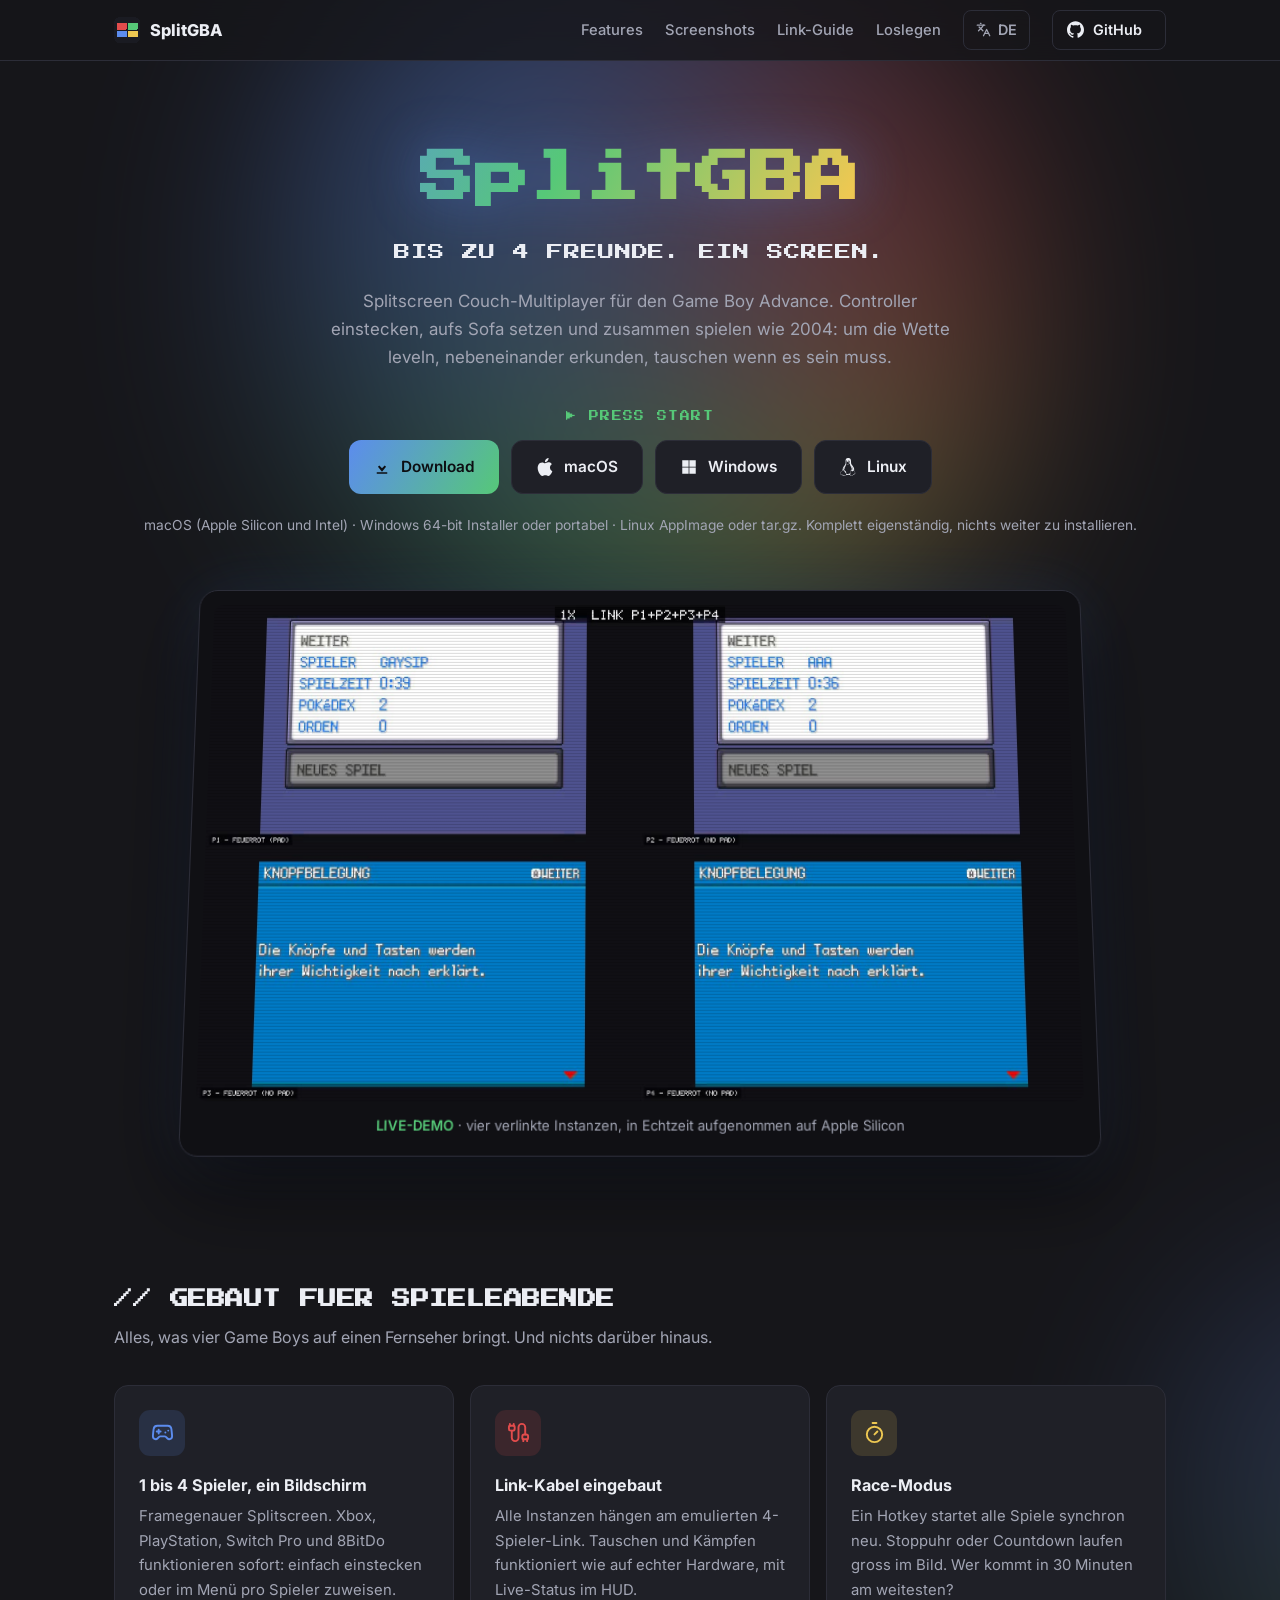
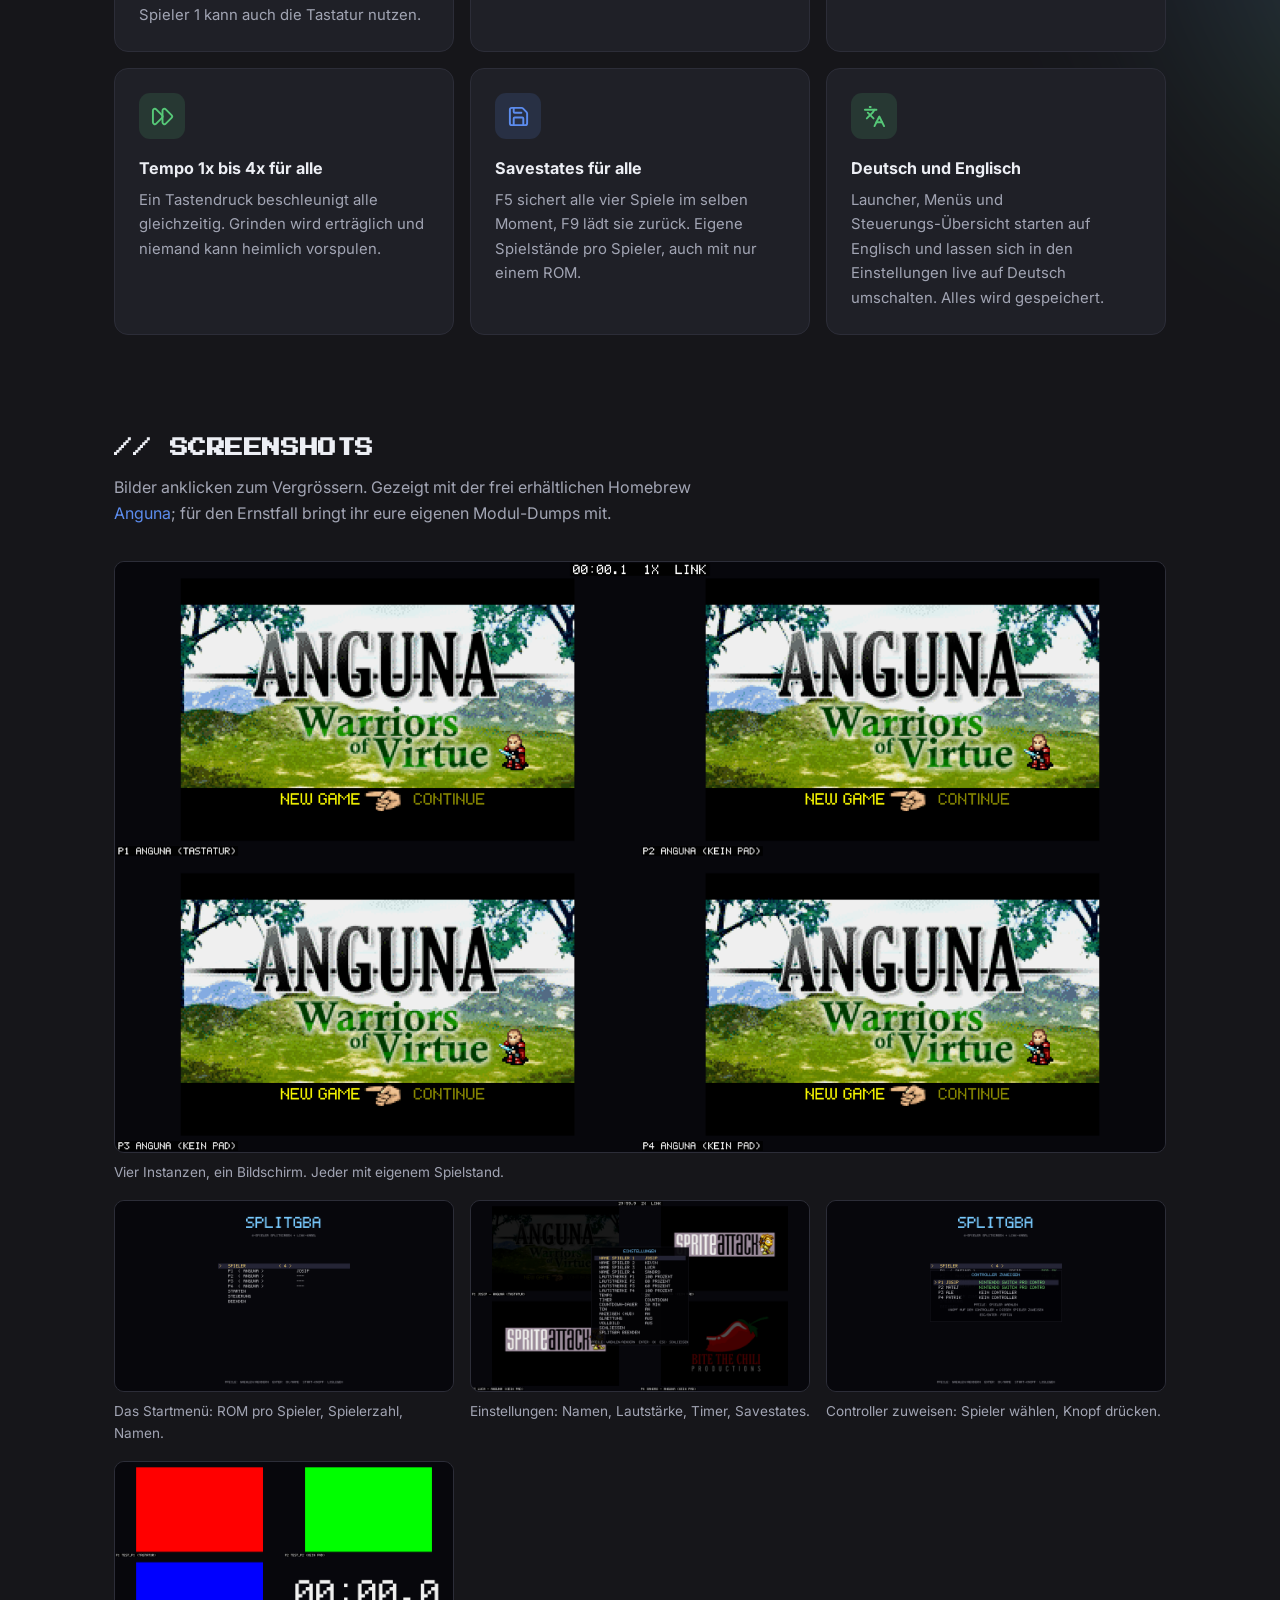
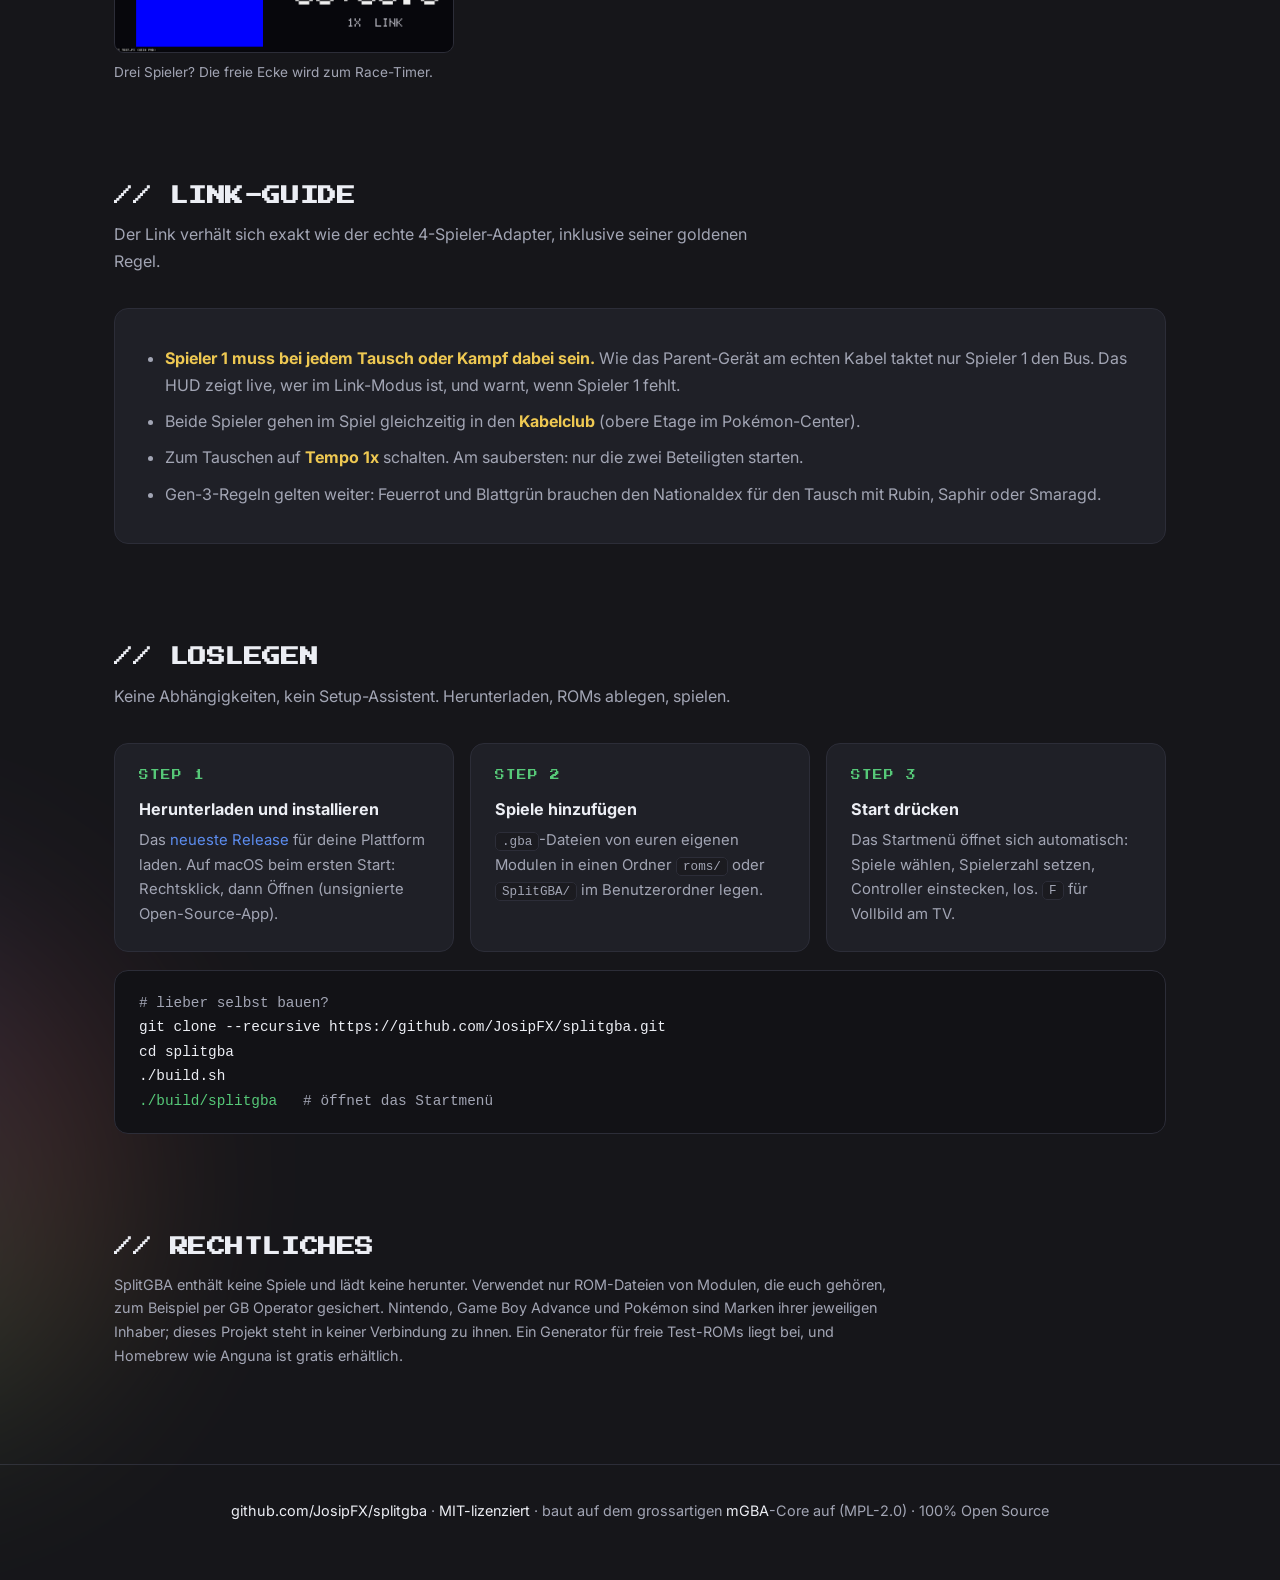
==== docs/de.html @ a23117fb "Website v2: retro pixel styling, demo video, lightbox, star count, German page Press Start 2P wordma" ====
<!doctype html>
<html lang="de">
<head>
<meta charset="utf-8">
<meta name="viewport" content="width=device-width, initial-scale=1">
<title>SplitGBA · Bis zu 4 Freunde. Ein Bildschirm.</title>
<meta name="description" content="Splitscreen Couch-Multiplayer für den Game Boy Advance. Bis zu vier Spiele nebeneinander auf einem TV, mit Races, Tausch und gemeinsamem Tempo. Open Source für macOS, Windows und Linux.">
<link rel="icon" href="img/icon.png">
<link rel="alternate" hreflang="en" href="index.html">
<link rel="preconnect" href="https://fonts.googleapis.com">
<link rel="preconnect" href="https://fonts.gstatic.com" crossorigin>
<link href="https://fonts.googleapis.com/css2?family=Inter:wght@400;500;600;700;800&family=Press+Start+2P&display=swap" rel="stylesheet">
<style>
:root {
	--bg: #16161a; --bg-soft: #1b1b20; --panel: #1f2027; --edge: #2c2d38;
	--edge-hi: #4a4c62; --text: #eceef4; --dim: #a2a5b4;
	--red: #e24c4c; --green: #56c878; --blue: #5c8cee; --yellow: #eec852;
}
@property --a { syntax: '<angle>'; initial-value: 0deg; inherits: false; }
* { margin: 0; padding: 0; box-sizing: border-box; }
html { scroll-behavior: smooth; }
body { background: var(--bg); color: var(--text); overflow-x: hidden;
	font-family: Inter, -apple-system, "Segoe UI", Roboto, sans-serif; line-height: 1.65; }
.wrap { max-width: 1100px; margin: 0 auto; padding: 0 24px; }
a { color: var(--blue); text-decoration: none; }
a:hover { text-decoration: underline; }
.px { font-family: "Press Start 2P", monospace; }

.aurora { position: absolute; width: 780px; height: 780px; border-radius: 50%;
	filter: blur(100px); opacity: .45; pointer-events: none; z-index: 0;
	background:
		radial-gradient(circle at 30% 30%, var(--blue) 0%, transparent 58%),
		radial-gradient(circle at 72% 38%, var(--red) 0%, transparent 52%),
		radial-gradient(circle at 46% 72%, var(--green) 0%, transparent 54%),
		radial-gradient(circle at 82% 78%, var(--yellow) 0%, transparent 48%);
	animation: drift 16s ease-in-out infinite alternate; }
.aurora.two { width: 560px; height: 560px; opacity: .25; animation-duration: 24s;
	animation-direction: alternate-reverse; }
@keyframes drift {
	from { transform: translate(-6%, -4%) rotate(0deg) scale(1); }
	to   { transform: translate(7%, 6%) rotate(45deg) scale(1.16); }
}
@media (prefers-reduced-motion: reduce) {
	.aurora, .wordmark, .blink, .card:hover::before { animation: none !important; }
	.reveal { opacity: 1 !important; transform: none !important; }
}

/* ---- Navigation ---- */
nav { position: sticky; top: 0; z-index: 50; backdrop-filter: blur(14px);
	background: rgba(22,22,26,.8); border-bottom: 1px solid var(--edge); }
.navrow { display: flex; align-items: center; gap: 26px; height: 60px; }
.brand { display: flex; align-items: center; gap: 10px; font-weight: 800;
	color: var(--text); font-size: 1.02rem; }
.brand img { width: 26px; height: 26px; image-rendering: pixelated; }
.navlinks { margin-left: auto; display: flex; align-items: center; gap: 22px;
	font-size: .92rem; font-weight: 500; }
.navlinks > a { color: var(--dim); }
.navlinks > a:hover { color: var(--text); text-decoration: none; }
.lang { position: relative; }
.lang summary { list-style: none; cursor: pointer; display: inline-flex; align-items: center;
	gap: 7px; color: var(--dim); font-weight: 600; font-size: .9rem; padding: 7px 12px;
	border: 1px solid var(--edge); border-radius: 8px; }
.lang summary::-webkit-details-marker { display: none; }
.lang summary:hover { color: var(--text); border-color: var(--edge-hi); }
.lang svg { width: 15px; height: 15px; stroke: currentColor; fill: none;
	stroke-width: 2; stroke-linecap: round; stroke-linejoin: round; }
.lang[open] > div { position: absolute; right: 0; top: calc(100% + 8px); min-width: 150px;
	background: var(--panel); border: 1px solid var(--edge); border-radius: 10px;
	padding: 6px; box-shadow: 0 12px 32px rgba(0,0,0,.45); }
.lang [role=menuitem] { display: flex; align-items: center; justify-content: space-between;
	padding: 8px 12px; border-radius: 7px; color: var(--text); font-size: .9rem; }
.lang [role=menuitem]:hover { background: var(--bg-soft); text-decoration: none; }
.lang .on { color: var(--green); font-weight: 700; }
.gh { display: inline-flex; align-items: center; gap: 9px; padding: 7px 14px;
	border: 1px solid var(--edge); border-radius: 8px; color: var(--text) !important;
	font-weight: 600; font-size: .9rem; }
.gh:hover { border-color: var(--edge-hi); text-decoration: none; }
.gh svg { width: 17px; height: 17px; fill: currentColor; }
.gh .stars { color: var(--yellow); font-size: .85rem; }

/* ---- Hero ---- */
header { position: relative; text-align: center; padding: 84px 0 72px; }
header .aurora { top: -160px; left: 50%; margin-left: -390px; }
.hero-inner { position: relative; z-index: 1; }
.wordmark { font-size: clamp(1.9rem, 6.2vw, 3.4rem); line-height: 1.25; letter-spacing: .02em;
	background: linear-gradient(120deg, var(--blue) 12%, var(--green) 42%, var(--yellow) 70%, var(--red) 96%);
	-webkit-background-clip: text; background-clip: text; color: transparent;
	filter: drop-shadow(0 0 26px rgba(92,140,238,.4));
	animation: boot 1.15s cubic-bezier(.22,.8,.3,1) both; }
@keyframes boot {
	0% { transform: translateY(-42vh); }
	68% { transform: translateY(0); }
	80% { transform: translateY(-7px); }
	100% { transform: translateY(0); }
}
.tagline { margin-top: 26px; font-size: clamp(.72rem, 2vw, 1.02rem); color: var(--text);
	letter-spacing: .06em; }
.sub { color: var(--dim); max-width: 620px; margin: 22px auto 30px; font-size: 1.06rem; }
.blink { display: inline-block; font-size: .62rem; color: var(--green);
	letter-spacing: .14em; margin-bottom: 16px; animation: blink 1.2s steps(1) infinite; }
@keyframes blink { 0%, 55% { opacity: 1; } 56%, 100% { opacity: 0; } }
.buttons { display: flex; flex-wrap: wrap; gap: 12px; justify-content: center; }
.btn { display: inline-flex; align-items: center; gap: 10px; padding: 13px 24px;
	border-radius: 12px; font-weight: 600; font-size: .96rem; color: var(--text);
	background: var(--panel); border: 1px solid var(--edge);
	transition: border-color .15s, transform .12s; }
.btn:hover { border-color: var(--edge-hi); transform: translateY(-2px); text-decoration: none; }
.btn.primary { background: linear-gradient(120deg, var(--blue), var(--green));
	color: #0d0e12; border: none; }
.btn svg { width: 18px; height: 18px; fill: currentColor; flex: none; }
.platnote { color: var(--dim); font-size: .86rem; margin-top: 20px; }

/* ---- Demo-Video im Retro-Frame ---- */
.screen { position: relative; z-index: 1; max-width: 880px; margin: 54px auto 0;
	border-radius: 18px; padding: 14px; background: #101014;
	border: 1px solid var(--edge); box-shadow: 0 30px 80px rgba(0,0,0,.55), 0 0 60px rgba(92,140,238,.14);
	transform: perspective(1400px) rotateX(7deg); transform-origin: center top;
	transition: transform .5s cubic-bezier(.2,.7,.3,1); }
.screen:hover { transform: perspective(1400px) rotateX(0deg); }
.screen .inner { position: relative; border-radius: 10px; overflow: hidden; }
.screen video { display: block; width: 100%; }
.screen .inner::after { content: ''; position: absolute; inset: 0; pointer-events: none;
	background: repeating-linear-gradient(0deg, rgba(0,0,0,.14) 0 1px, transparent 1px 3px); }
.screen figcaption { padding: 12px 6px 2px; color: var(--dim); font-size: .82rem;
	text-align: center; }
.screen figcaption b { color: var(--green); font-weight: 600; }

/* ---- Sections ---- */
section { position: relative; padding: 78px 0 20px; }
h2 { font-size: 1.15rem; margin-bottom: 10px; letter-spacing: .03em; }
h2.px { color: var(--text); }
.lead { color: var(--dim); margin-bottom: 34px; max-width: 640px; }
.reveal { opacity: 0; transform: translateY(20px); transition: opacity .6s, transform .6s; }
.reveal.in { opacity: 1; transform: none; }

.features { display: grid; grid-template-columns: repeat(auto-fit, minmax(300px, 1fr)); gap: 16px; }
.card { position: relative; background: var(--panel); border: 1px solid var(--edge);
	border-radius: 14px; padding: 24px; transition: transform .15s; }
.card:hover { transform: translateY(-3px); }
.card::before { content: ''; position: absolute; inset: -1px; border-radius: 14px;
	padding: 1px; opacity: 0; transition: opacity .25s; pointer-events: none;
	background: conic-gradient(from var(--a), transparent 0 62%, var(--blue) 74%, var(--green) 86%, transparent 98%);
	-webkit-mask: linear-gradient(#000 0 0) content-box, linear-gradient(#000 0 0);
	-webkit-mask-composite: xor; mask: linear-gradient(#000 0 0) content-box, linear-gradient(#000 0 0);
	mask-composite: exclude; }
.card:hover::before { opacity: 1; animation: spin 2.6s linear infinite; }
@keyframes spin { to { --a: 360deg; } }
.card .ico { width: 46px; height: 46px; display: flex; align-items: center;
	justify-content: center; border-radius: 11px; margin-bottom: 16px; }
.card .ico svg { width: 23px; height: 23px; fill: none; stroke: currentColor;
	stroke-width: 2; stroke-linecap: round; stroke-linejoin: round; }
.ico.c1 { background: rgba(92,140,238,.14); color: var(--blue); }
.ico.c2 { background: rgba(226,76,76,.14); color: var(--red); }
.ico.c3 { background: rgba(238,200,82,.14); color: var(--yellow); }
.ico.c4 { background: rgba(86,200,120,.14); color: var(--green); }
.card h3 { font-size: 1.01rem; margin-bottom: 6px; }
.card p { color: var(--dim); font-size: .93rem; }
#features .aurora { top: 30px; right: -430px; }

.shots { display: grid; grid-template-columns: repeat(auto-fit, minmax(300px, 1fr)); gap: 16px; }
.shots figure.wide { grid-column: 1 / -1; }
.shots img { width: 100%; border-radius: 10px; border: 1px solid var(--edge);
	display: block; cursor: zoom-in; transition: border-color .15s; }
.shots img:hover { border-color: var(--edge-hi); }
.shots figcaption { color: var(--dim); font-size: .85rem; padding-top: 8px; }
dialog.lb { border: none; background: rgba(10,10,14,.92); max-width: none; max-height: none;
	width: 100vw; height: 100vh; display: grid; place-items: center; padding: 4vh 4vw; }
dialog.lb:not([open]) { display: none; }
dialog.lb img { max-width: 92vw; max-height: 84vh; border-radius: 10px;
	border: 1px solid var(--edge-hi); cursor: zoom-out; }
dialog.lb p { color: var(--dim); font-size: .9rem; margin-top: 12px; text-align: center; }
dialog.lb::backdrop { background: transparent; }

.rules { position: relative; z-index: 1; background: var(--panel);
	border: 1px solid var(--edge); border-radius: 14px; padding: 26px 30px; }
.rules li { margin: 10px 0 10px 20px; color: var(--dim); }
.rules li strong { color: var(--yellow); }

.steps { display: grid; grid-template-columns: repeat(auto-fit, minmax(260px, 1fr)); gap: 16px; }
.step { position: relative; z-index: 1; background: var(--panel);
	border: 1px solid var(--edge); border-radius: 14px; padding: 24px; }
.step .num { font-size: .6rem; color: var(--green); letter-spacing: .1em; margin-bottom: 12px; }
.step h3 { font-size: 1.01rem; margin-bottom: 6px; }
.step p { color: var(--dim); font-size: .93rem; }
.step code { background: var(--bg-soft); border: 1px solid var(--edge); border-radius: 5px;
	padding: 1px 6px; font-size: .85em; }
pre.code { position: relative; z-index: 1; background: #121216; border: 1px solid var(--edge);
	border-radius: 14px; padding: 20px 24px; margin-top: 18px; overflow-x: auto;
	font-family: "SF Mono", ui-monospace, Consolas, monospace; font-size: .9rem;
	line-height: 1.7; color: var(--text); }
pre.code .c { color: var(--dim); }
pre.code .g { color: var(--green); }
#get-started .aurora { bottom: -280px; left: -430px; }

.legal { color: var(--dim); font-size: .9rem; max-width: 780px; }
footer { border-top: 1px solid var(--edge); margin-top: 76px; padding: 34px 0 58px;
	color: var(--dim); font-size: .9rem; text-align: center; }
footer a { color: var(--text); }
</style>
</head>
<body>

<nav><div class="wrap navrow">
	<a class="brand" href="#"><img src="img/icon.png" alt="">SplitGBA</a>
	<div class="navlinks">
		<a href="#features">Features</a>
		<a href="#screenshots">Screenshots</a>
		<a href="#link">Link-Guide</a>
		<a href="#get-started">Loslegen</a>
		<details class="lang">
			<summary><svg viewBox="0 0 24 24"><path d="m5 8 6 6"/><path d="m4 14 6-6 2-3"/><path d="M2 5h12"/><path d="M7 2h1"/><path d="m22 22-5-10-5 10"/><path d="M14 18h6"/></svg>DE</summary>
			<div role="menu">
				<a role="menuitem" href="index.html">English</a>
				<a role="menuitem" href="de.html">Deutsch <span class="on">✓</span></a>
			</div>
		</details>
		<a class="gh" href="https://github.com/JosipFX/splitgba">
			<svg viewBox="0 0 24 24"><path d="M12 .297c-6.63 0-12 5.373-12 12 0 5.303 3.438 9.8 8.205 11.385.6.113.82-.258.82-.577 0-.285-.01-1.04-.015-2.04-3.338.724-4.042-1.61-4.042-1.61C4.422 18.07 3.633 17.7 3.633 17.7c-1.087-.744.084-.729.084-.729 1.205.084 1.838 1.236 1.838 1.236 1.07 1.835 2.809 1.305 3.495.998.108-.776.417-1.305.76-1.605-2.665-.3-5.466-1.332-5.466-5.93 0-1.31.465-2.38 1.235-3.22-.135-.303-.54-1.523.105-3.176 0 0 1.005-.322 3.3 1.23.96-.267 1.98-.399 3-.405 1.02.006 2.04.138 3 .405 2.28-1.552 3.285-1.23 3.285-1.23.645 1.653.24 2.873.12 3.176.765.84 1.23 1.91 1.23 3.22 0 4.61-2.805 5.625-5.475 5.92.42.36.81 1.096.81 2.22 0 1.606-.015 2.896-.015 3.286 0 .315.21.69.825.57C20.565 22.092 24 17.592 24 12.297c0-6.627-5.373-12-12-12"/></svg>
			GitHub <span class="stars" id="stars"></span>
		</a>
	</div>
</div></nav>

<header>
	<div class="aurora"></div>
	<div class="wrap hero-inner">
		<h1 class="wordmark px">SplitGBA</h1>
		<p class="tagline px">BIS ZU 4 FREUNDE. EIN SCREEN.</p>
		<p class="sub">Splitscreen Couch-Multiplayer für den Game Boy Advance.
		Controller einstecken, aufs Sofa setzen und zusammen spielen wie 2004:
		um die Wette leveln, nebeneinander erkunden, tauschen wenn es sein muss.</p>
		<div><span class="blink px">&#9654; PRESS START</span></div>
		<div class="buttons">
			<a class="btn primary" href="https://github.com/JosipFX/splitgba/releases/latest">
				<svg viewBox="0 0 24 24"><path d="M12 3v10.6l-3.6-3.6-1.8 1.8L12 18.2l5.4-6.4-1.8-1.8-3.6 3.6V3zM5 19h14v2H5z"/></svg>
				Download</a>
			<a class="btn" href="https://github.com/JosipFX/splitgba/releases/latest">
				<svg viewBox="0 0 24 24"><path d="M12.152 6.896c-.948 0-2.415-1.078-3.96-1.04-2.04.027-3.91 1.183-4.961 3.014-2.117 3.675-.546 9.103 1.519 12.09 1.013 1.454 2.208 3.09 3.792 3.039 1.52-.065 2.09-.987 3.935-.987 1.831 0 2.35.987 3.96.948 1.637-.026 2.676-1.48 3.676-2.948 1.156-1.688 1.636-3.325 1.662-3.415-.039-.013-3.182-1.221-3.22-4.857-.026-3.04 2.48-4.494 2.597-4.559-1.429-2.09-3.623-2.324-4.39-2.376-2-.156-3.675 1.09-4.61 1.09zM15.53 3.83c.843-1.012 1.4-2.427 1.245-3.83-1.207.052-2.662.805-3.532 1.818-.78.896-1.454 2.338-1.273 3.714 1.338.104 2.715-.688 3.559-1.701"/></svg>
				macOS</a>
			<a class="btn" href="https://github.com/JosipFX/splitgba/releases/latest">
				<svg viewBox="0 0 24 24"><path d="M3 3h8.5v8.5H3zM12.5 3H21v8.5h-8.5zM3 12.5h8.5V21H3zM12.5 12.5H21V21h-8.5z"/></svg>
				Windows</a>
			<a class="btn" href="https://github.com/JosipFX/splitgba/releases/latest">
				<svg viewBox="0 0 24 24"><path d="M12.504 0c-.155 0-.315.008-.48.021-4.226.333-3.105 4.807-3.17 6.298-.076 1.092-.3 1.953-1.05 3.02-.885 1.051-2.127 2.75-2.716 4.521-.278.832-.41 1.684-.287 2.489a.424.424 0 00-.11.135c-.26.268-.45.6-.663.839-.199.199-.485.267-.797.4-.313.136-.658.269-.864.68-.09.189-.136.394-.132.602 0 .199.027.4.055.536.058.399.116.728.04.97-.249.68-.28 1.145-.106 1.484.174.334.535.47.94.601.81.2 1.91.135 2.774.6.926.466 1.866.67 2.616.47.526-.116.97-.464 1.208-.946.587-.003 1.23-.269 2.26-.334.699-.058 1.574.267 2.577.2.025.134.063.198.114.333l.003.003c.391.778 1.113 1.132 1.884 1.071.771-.06 1.592-.536 2.257-1.306.631-.765 1.683-1.084 2.378-1.503.348-.199.629-.469.649-.853.023-.4-.2-.811-.714-1.376v-.097l-.003-.003c-.17-.2-.25-.535-.338-.926-.085-.401-.182-.786-.492-1.046h-.003c-.059-.054-.123-.067-.188-.135a.357.357 0 00-.19-.064c.431-1.278.264-2.55-.173-3.694-.533-1.41-1.465-2.638-2.175-3.483-.796-1.005-1.576-1.957-1.56-3.368.026-2.152.236-6.133-3.544-6.139zm.529 3.405h.013c.213 0 .396.062.584.198.19.135.33.332.438.533.105.259.158.459.166.724 0-.02.006-.04.006-.06v.105a.086.086 0 01-.004-.021l-.004-.024a1.807 1.807 0 01-.15.706.953.953 0 01-.213.335.71.71 0 00-.088-.042c-.104-.045-.198-.064-.284-.133a1.312 1.312 0 00-.22-.066c.05-.06.146-.133.183-.198.053-.128.082-.264.088-.402v-.02a1.21 1.21 0 00-.061-.4c-.045-.134-.101-.2-.183-.333-.084-.066-.167-.132-.267-.132h-.016c-.093 0-.176.03-.262.132a.8.8 0 00-.205.334 1.18 1.18 0 00-.09.4v.019c.002.089.008.179.02.267-.193-.067-.438-.135-.607-.202a1.635 1.635 0 01-.018-.2v-.02a1.772 1.772 0 01.15-.768c.082-.22.232-.406.43-.533a.985.985 0 01.594-.2zm-2.962.059h.036c.142 0 .27.048.399.135.146.129.264.288.344.465.09.199.14.4.153.667v.004c.007.134.006.2-.002.266v.08c-.03.007-.056.018-.083.024-.152.055-.274.135-.393.2.012-.09.013-.18.003-.267v-.015c-.012-.133-.04-.2-.082-.333a.613.613 0 00-.166-.267.248.248 0 00-.183-.064h-.021c-.071.006-.13.04-.186.132a.552.552 0 00-.12.27.944.944 0 00-.023.33v.015c.012.135.037.2.08.334.046.134.098.2.166.268.01.009.02.018.034.024-.07.057-.117.07-.176.136a.304.304 0 01-.131.068 2.62 2.62 0 01-.275-.402 1.772 1.772 0 01-.155-.667 1.759 1.759 0 01.08-.668 1.43 1.43 0 01.283-.535c.128-.133.26-.2.418-.2zm1.37 1.706c.332 0 .733.065 1.216.399.293.2.523.269 1.052.468h.003c.255.136.405.266.478.399v-.131a.571.571 0 01.016.47c-.123.31-.516.643-1.063.842v.002c-.268.135-.501.333-.775.465-.276.135-.588.292-1.012.267a1.139 1.139 0 01-.448-.067 3.566 3.566 0 01-.322-.198c-.195-.135-.363-.332-.612-.465v-.005h-.005c-.4-.246-.616-.512-.686-.71-.07-.268-.005-.47.193-.6.224-.135.38-.271.483-.336.104-.074.143-.102.176-.131h.002v-.003c.169-.202.436-.47.839-.601.139-.036.294-.065.466-.065zm2.8 2.142c.358 1.417 1.196 3.475 1.735 4.473.286.534.855 1.659 1.102 3.024.156-.005.33.018.513.064.646-1.671-.546-3.467-1.089-3.966-.22-.2-.232-.335-.123-.335.59.534 1.365 1.572 1.646 2.757.13.535.16 1.104.021 1.67.067.028.135.06.205.067 1.032.534 1.413.938 1.23 1.537v-.043c-.06-.003-.12 0-.18 0h-.016c.151-.467-.182-.825-1.065-1.224-.915-.4-1.646-.336-1.77.465-.008.043-.013.066-.018.135-.068.023-.139.053-.209.064-.43.268-.662.669-.793 1.187-.13.533-.17 1.156-.205 1.869v.003c-.02.334-.17.838-.319 1.35-1.5 1.072-3.58 1.538-5.348.334a2.645 2.645 0 00-.402-.533 1.45 1.45 0 00-.275-.333c.182 0 .338-.03.465-.067a.615.615 0 00.314-.334c.108-.267 0-.697-.345-1.163-.345-.467-.931-.995-1.788-1.521-.63-.4-.986-.87-1.15-1.396-.165-.534-.143-1.085-.015-1.645.245-1.07.873-2.11 1.274-2.763.107-.065.037.135-.408.974-.396.751-1.14 2.497-.122 3.854a8.123 8.123 0 01.647-2.876c.564-1.278 1.743-3.504 1.836-5.268.048.036.217.135.289.202.218.133.38.333.59.465.21.201.477.335.876.335.039.003.075.006.11.006.412 0 .73-.134.997-.268.29-.134.52-.334.74-.4h.005c.467-.135.835-.402 1.044-.7zm2.185 8.958c.037.6.343 1.245.882 1.377.588.134 1.434-.333 1.791-.765l.211-.01c.315-.007.577.01.847.268l.003.003c.208.199.305.53.391.876.085.4.154.78.409 1.066.486.527.645.906.636 1.14l.003-.007v.018l-.003-.012c-.015.262-.185.396-.498.595-.63.401-1.746.712-2.457 1.57-.618.737-1.37 1.14-2.036 1.191-.664.053-1.237-.2-1.574-.898l-.005-.003c-.21-.4-.12-1.025.056-1.69.176-.668.428-1.344.463-1.897.037-.714.076-1.335.195-1.814.12-.465.308-.797.641-.984l.045-.022zm-10.814.049h.01c.053 0 .105.005.157.014.376.055.706.333 1.023.752l.91 1.664.003.003c.243.533.754 1.064 1.189 1.637.434.598.77 1.131.729 1.57v.006c-.057.744-.48 1.148-1.125 1.294-.645.135-1.52.002-2.395-.464-.968-.536-2.118-.469-2.857-.602-.369-.066-.61-.2-.723-.4-.11-.2-.113-.602.123-1.23v-.004l.002-.003c.117-.334.03-.752-.027-1.118-.055-.401-.083-.71.043-.94.16-.334.396-.4.69-.533.294-.135.64-.202.915-.47h.002v-.002c.256-.268.445-.601.668-.838.19-.201.38-.336.663-.336zm7.159-9.074c-.435.201-.945.535-1.488.535-.542 0-.97-.267-1.28-.466-.154-.134-.28-.268-.373-.335-.164-.134-.144-.333-.074-.333.109.016.129.134.199.2.096.066.215.2.36.333.292.2.68.467 1.167.467.485 0 1.053-.267 1.398-.466.195-.135.445-.334.648-.467.156-.136.149-.267.279-.267.128.016.034.134-.147.332a8.097 8.097 0 01-.69.468zm-1.082-1.583V5.64c-.006-.02.013-.042.029-.05.074-.043.18-.027.26.004.063 0 .16.067.15.135-.006.049-.085.066-.135.066-.055 0-.092-.043-.141-.068-.052-.018-.146-.008-.163-.065zm-.551 0c-.02.058-.113.049-.166.066-.047.025-.086.068-.14.068-.05 0-.13-.02-.136-.068-.01-.066.088-.133.15-.133.08-.031.184-.047.259-.005.019.009.036.03.03.05v.02h.003z"/></svg>
				Linux</a>
		</div>
		<p class="platnote">macOS (Apple Silicon und Intel) · Windows 64-bit Installer oder portabel ·
		Linux AppImage oder tar.gz. Komplett eigenständig, nichts weiter zu installieren.</p>

		<figure class="screen">
			<div class="inner">
				<video autoplay muted loop playsinline poster="video/poster.jpg">
					<source src="video/demo.mp4" type="video/mp4">
				</video>
			</div>
			<figcaption><b>LIVE-DEMO</b> · vier verlinkte Instanzen, in Echtzeit aufgenommen auf Apple Silicon</figcaption>
		</figure>
	</div>
</header>

<section id="features"><div class="wrap">
	<div class="aurora two"></div>
	<h2 class="px reveal">// GEBAUT FUER SPIELEABENDE</h2>
	<p class="lead reveal">Alles, was vier Game Boys auf einen Fernseher bringt. Und nichts darüber hinaus.</p>
	<div class="features">
		<div class="card reveal"><div class="ico c1"><svg viewBox="0 0 24 24"><line x1="6" x2="10" y1="11" y2="11"/><line x1="8" x2="8" y1="9" y2="13"/><line x1="15" x2="15.01" y1="12" y2="12"/><line x1="18" x2="18.01" y1="10" y2="10"/><path d="M17.32 5H6.68a4 4 0 0 0-3.978 3.59c-.006.052-.01.101-.017.152C2.604 9.416 2 14.456 2 16a3 3 0 0 0 3 3c1 0 1.5-.5 2-1l1.414-1.414A2 2 0 0 1 9.828 16h4.344a2 2 0 0 1 1.414.586L17 18c.5.5 1 1 2 1a3 3 0 0 0 3-3c0-1.545-.604-6.584-.685-7.258-.007-.05-.011-.1-.017-.151A4 4 0 0 0 17.32 5z"/></svg></div>
		<h3>1 bis 4 Spieler, ein Bildschirm</h3>
		<p>Framegenauer Splitscreen. Xbox, PlayStation, Switch Pro und 8BitDo funktionieren
		sofort: einfach einstecken oder im Menü pro Spieler zuweisen. Spieler 1 kann
		auch die Tastatur nutzen.</p></div>
		<div class="card reveal"><div class="ico c2"><svg viewBox="0 0 24 24"><path d="M17 19a1 1 0 0 1-1-1v-2a2 2 0 0 1 2-2h2a2 2 0 0 1 2 2v2a1 1 0 0 1-1 1z"/><path d="M17 21v-2"/><path d="M19 14V6.5a1 1 0 0 0-7 0v11a1 1 0 0 1-7 0V10"/><path d="M21 21v-2"/><path d="M3 5V3"/><path d="M4 10a2 2 0 0 1-2-2V6a1 1 0 0 1 1-1h4a1 1 0 0 1 1 1v2a2 2 0 0 1-2 2z"/><path d="M7 5V3"/></svg></div>
		<h3>Link-Kabel eingebaut</h3>
		<p>Alle Instanzen hängen am emulierten 4-Spieler-Link. Tauschen und Kämpfen
		funktioniert wie auf echter Hardware, mit Live-Status im HUD.</p></div>
		<div class="card reveal"><div class="ico c3"><svg viewBox="0 0 24 24"><line x1="10" x2="14" y1="2" y2="2"/><line x1="12" x2="15" y1="14" y2="11"/><circle cx="12" cy="14" r="8"/></svg></div>
		<h3>Race-Modus</h3>
		<p>Ein Hotkey startet alle Spiele synchron neu. Stoppuhr oder Countdown laufen
		gross im Bild. Wer kommt in 30 Minuten am weitesten?</p></div>
		<div class="card reveal"><div class="ico c4"><svg viewBox="0 0 24 24"><path d="M12 6a2 2 0 0 1 3.414-1.414l6 6a2 2 0 0 1 0 2.828l-6 6A2 2 0 0 1 12 18z"/><path d="M2 6a2 2 0 0 1 3.414-1.414l6 6a2 2 0 0 1 0 2.828l-6 6A2 2 0 0 1 2 18z"/></svg></div>
		<h3>Tempo 1x bis 4x für alle</h3>
		<p>Ein Tastendruck beschleunigt alle gleichzeitig. Grinden wird erträglich und
		niemand kann heimlich vorspulen.</p></div>
		<div class="card reveal"><div class="ico c1"><svg viewBox="0 0 24 24"><path d="M15.2 3a2 2 0 0 1 1.4.6l3.8 3.8a2 2 0 0 1 .6 1.4V19a2 2 0 0 1-2 2H5a2 2 0 0 1-2-2V5a2 2 0 0 1 2-2z"/><path d="M17 21v-7a1 1 0 0 0-1-1H8a1 1 0 0 0-1 1v7"/><path d="M7 3v4a1 1 0 0 0 1 1h7"/></svg></div>
		<h3>Savestates für alle</h3>
		<p>F5 sichert alle vier Spiele im selben Moment, F9 lädt sie zurück. Eigene
		Spielstände pro Spieler, auch mit nur einem ROM.</p></div>
		<div class="card reveal"><div class="ico c4"><svg viewBox="0 0 24 24"><path d="m5 8 6 6"/><path d="m4 14 6-6 2-3"/><path d="M2 5h12"/><path d="M7 2h1"/><path d="m22 22-5-10-5 10"/><path d="M14 18h6"/></svg></div>
		<h3>Deutsch und Englisch</h3>
		<p>Launcher, Menüs und Steuerungs-Übersicht starten auf Englisch und lassen sich
		in den Einstellungen live auf Deutsch umschalten. Alles wird gespeichert.</p></div>
	</div>
</div></section>

<section id="screenshots"><div class="wrap">
	<h2 class="px reveal">// SCREENSHOTS</h2>
	<p class="lead reveal">Bilder anklicken zum Vergrössern. Gezeigt mit der frei erhältlichen
	Homebrew <a href="https://www.bitethechili.com/anguna">Anguna</a>; für den Ernstfall
	bringt ihr eure eigenen Modul-Dumps mit.</p>
	<div class="shots">
		<figure class="wide reveal"><img src="img/anguna4.png" data-cap="Vier Instanzen, ein Bildschirm. Jeder Spieler behält seinen eigenen Spielstand." alt="Four GBA instances in a 2x2 split screen grid" loading="lazy">
		<figcaption>Vier Instanzen, ein Bildschirm. Jeder mit eigenem Spielstand.</figcaption></figure>
		<figure class="reveal"><img src="img/launcher.png" data-cap="Das Startmenü: ROM pro Spieler, Spielerzahl, Namen." alt="Launcher screen" loading="lazy">
		<figcaption>Das Startmenü: ROM pro Spieler, Spielerzahl, Namen.</figcaption></figure>
		<figure class="reveal"><img src="img/menu.png" data-cap="Einstellungen im Spiel: Namen, Lautstärke pro Spieler, Timer, Savestates." alt="Settings menu" loading="lazy">
		<figcaption>Einstellungen: Namen, Lautstärke, Timer, Savestates.</figcaption></figure>
		<figure class="reveal"><img src="img/pads.png" data-cap="Controller zuweisen: Spieler wählen, Knopf drücken. Fertig." alt="Controller assignment page" loading="lazy">
		<figcaption>Controller zuweisen: Spieler wählen, Knopf drücken.</figcaption></figure>
		<figure class="reveal"><img src="img/timer.png" data-cap="Bei drei Spielern wird die freie Ecke zum grossen Race-Timer." alt="Three player mode with race timer" loading="lazy">
		<figcaption>Drei Spieler? Die freie Ecke wird zum Race-Timer.</figcaption></figure>
	</div>
</div></section>

<section id="link"><div class="wrap">
	<h2 class="px reveal">// LINK-GUIDE</h2>
	<p class="lead reveal">Der Link verhält sich exakt wie der echte 4-Spieler-Adapter, inklusive seiner goldenen Regel.</p>
	<div class="rules reveal"><ul>
		<li><strong>Spieler 1 muss bei jedem Tausch oder Kampf dabei sein.</strong> Wie das
		Parent-Gerät am echten Kabel taktet nur Spieler 1 den Bus. Das HUD zeigt live, wer
		im Link-Modus ist, und warnt, wenn Spieler 1 fehlt.</li>
		<li>Beide Spieler gehen im Spiel gleichzeitig in den <strong>Kabelclub</strong>
		(obere Etage im Pokémon-Center).</li>
		<li>Zum Tauschen auf <strong>Tempo 1x</strong> schalten. Am saubersten: nur die
		zwei Beteiligten starten.</li>
		<li>Gen-3-Regeln gelten weiter: Feuerrot und Blattgrün brauchen den Nationaldex
		für den Tausch mit Rubin, Saphir oder Smaragd.</li>
	</ul></div>
</div></section>

<section id="get-started"><div class="wrap">
	<div class="aurora two"></div>
	<h2 class="px reveal">// LOSLEGEN</h2>
	<p class="lead reveal">Keine Abhängigkeiten, kein Setup-Assistent. Herunterladen, ROMs ablegen, spielen.</p>
	<div class="steps">
		<div class="step reveal"><div class="num px">STEP 1</div><h3>Herunterladen und installieren</h3>
		<p>Das <a href="https://github.com/JosipFX/splitgba/releases/latest">neueste Release</a>
		für deine Plattform laden. Auf macOS beim ersten Start: Rechtsklick, dann Öffnen (unsignierte Open-Source-App).</p></div>
		<div class="step reveal"><div class="num px">STEP 2</div><h3>Spiele hinzufügen</h3>
		<p><code>.gba</code>-Dateien von euren eigenen Modulen in einen Ordner
		<code>roms/</code> oder <code>SplitGBA/</code> im Benutzerordner legen.</p></div>
		<div class="step reveal"><div class="num px">STEP 3</div><h3>Start drücken</h3>
		<p>Das Startmenü öffnet sich automatisch: Spiele wählen, Spielerzahl setzen,
		Controller einstecken, los. <code>F</code> für Vollbild am TV.</p></div>
	</div>
	<pre class="code reveal"><span class="c"># lieber selbst bauen?</span>
git clone --recursive https://github.com/JosipFX/splitgba.git
cd splitgba
./build.sh
<span class="g">./build/splitgba</span>   <span class="c"># öffnet das Startmenü</span></pre>
</div></section>

<section><div class="wrap">
	<h2 class="px reveal">// RECHTLICHES</h2>
	<p class="legal reveal">SplitGBA enthält keine Spiele und lädt keine herunter. Verwendet nur ROM-Dateien
	von Modulen, die euch gehören, zum Beispiel per GB&nbsp;Operator gesichert. Nintendo,
	Game Boy Advance und Pokémon sind Marken ihrer jeweiligen Inhaber; dieses Projekt steht
	in keiner Verbindung zu ihnen. Ein Generator für freie Test-ROMs liegt bei, und Homebrew
	wie Anguna ist gratis erhältlich.</p>
</div></section>

<footer><div class="wrap">
	<a href="https://github.com/JosipFX/splitgba">github.com/JosipFX/splitgba</a> ·
	<a href="https://github.com/JosipFX/splitgba/blob/main/LICENSE">MIT-lizenziert</a> ·
	baut auf dem grossartigen <a href="https://mgba.io">mGBA</a>-Core auf (MPL-2.0) ·
	100% Open Source
</div></footer>

<dialog class="lb" id="lightbox">
	<div><img id="lbImg" src="" alt=""><p id="lbCap"></p></div>
</dialog>

<script>
// GitHub-Sterne live nachladen
fetch('https://api.github.com/repos/JosipFX/splitgba')
	.then(function (r) { return r.json(); })
	.then(function (d) {
		if (d && typeof d.stargazers_count === 'number') {
			document.getElementById('stars').textContent = '★ ' + d.stargazers_count;
		}
	}).catch(function () {});

// Lightbox
var lb = document.getElementById('lightbox');
var lbImg = document.getElementById('lbImg');
var lbCap = document.getElementById('lbCap');
document.querySelectorAll('.shots img').forEach(function (img) {
	img.addEventListener('click', function () {
		lbImg.src = img.src;
		lbImg.alt = img.alt;
		lbCap.textContent = img.dataset.cap || '';
		lb.showModal();
	});
});
lb.addEventListener('click', function () { lb.close(); });

// Sanfte Einblendungen beim Scrollen
var io = new IntersectionObserver(function (entries) {
	entries.forEach(function (e) {
		if (e.isIntersecting) { e.target.classList.add('in'); io.unobserve(e.target); }
	});
}, { threshold: 0.12 });
document.querySelectorAll('.reveal').forEach(function (el) { io.observe(el); });
</script>

</body>
</html>
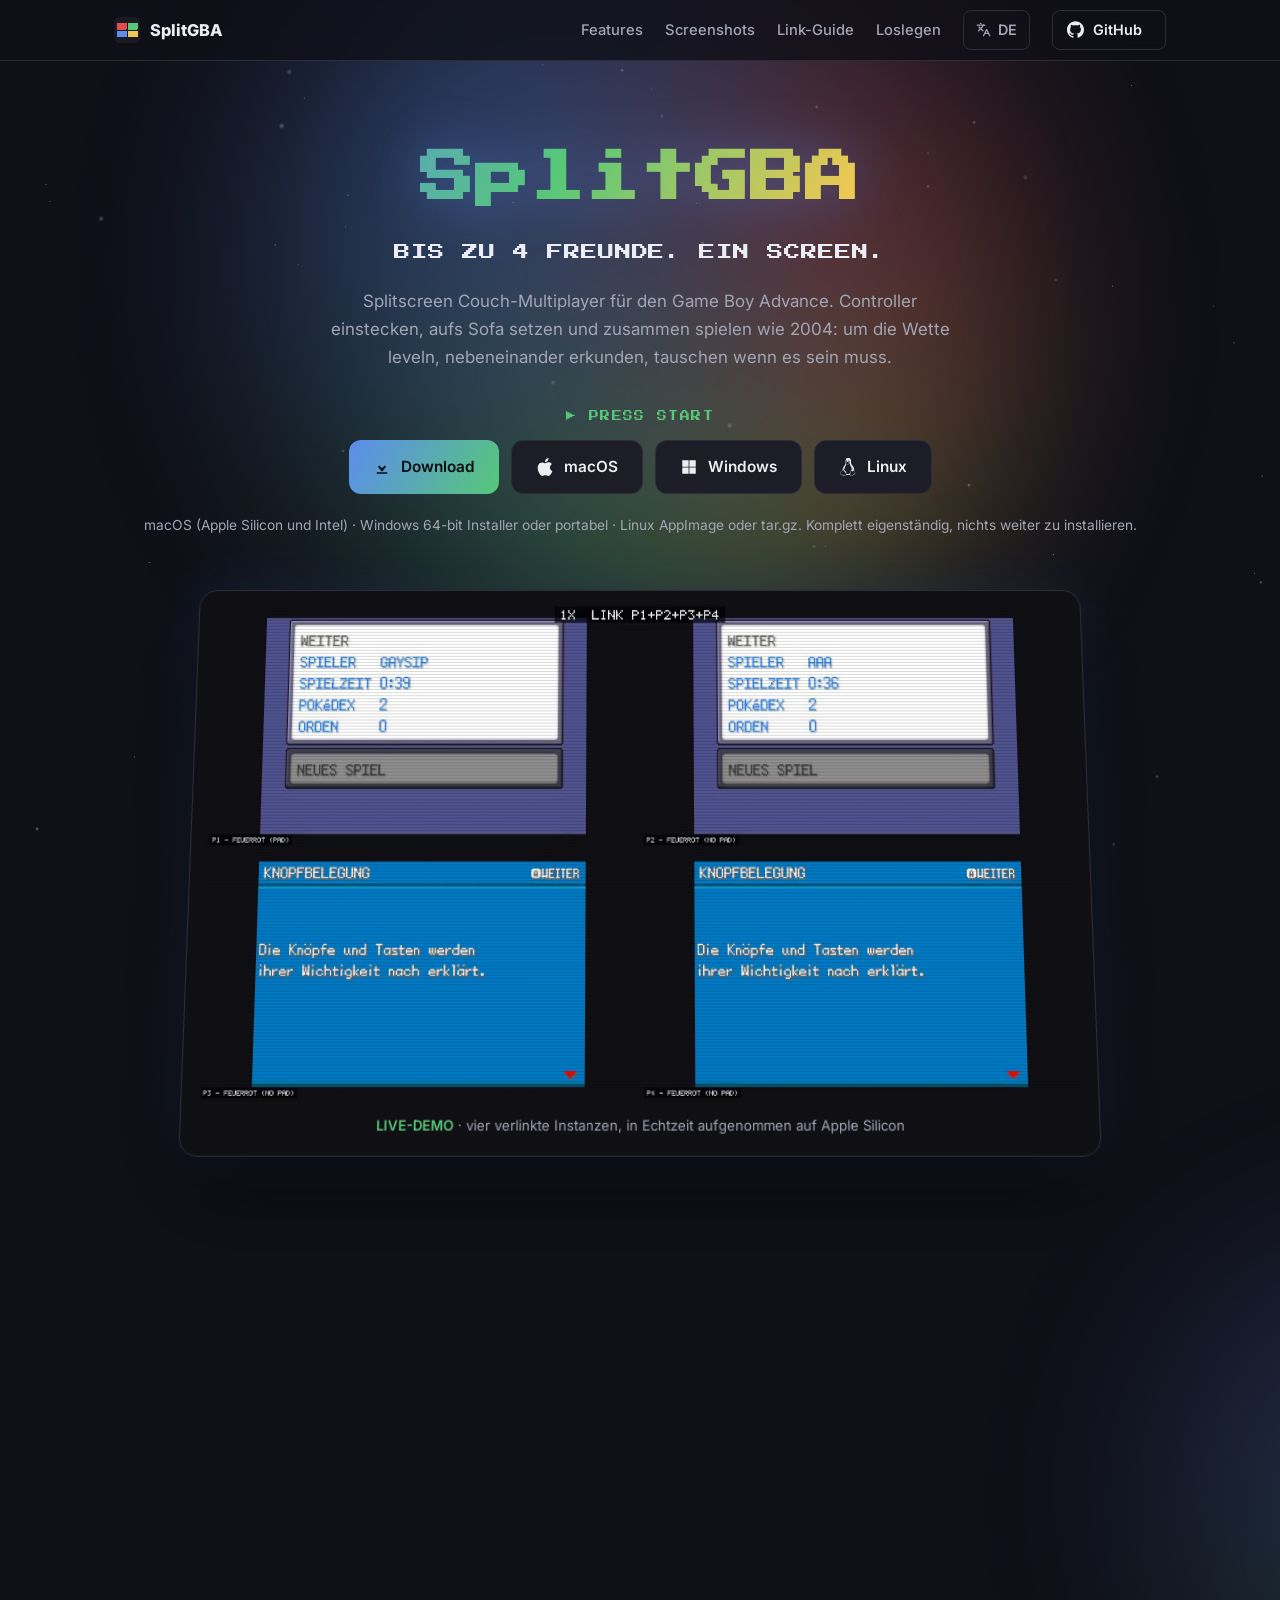
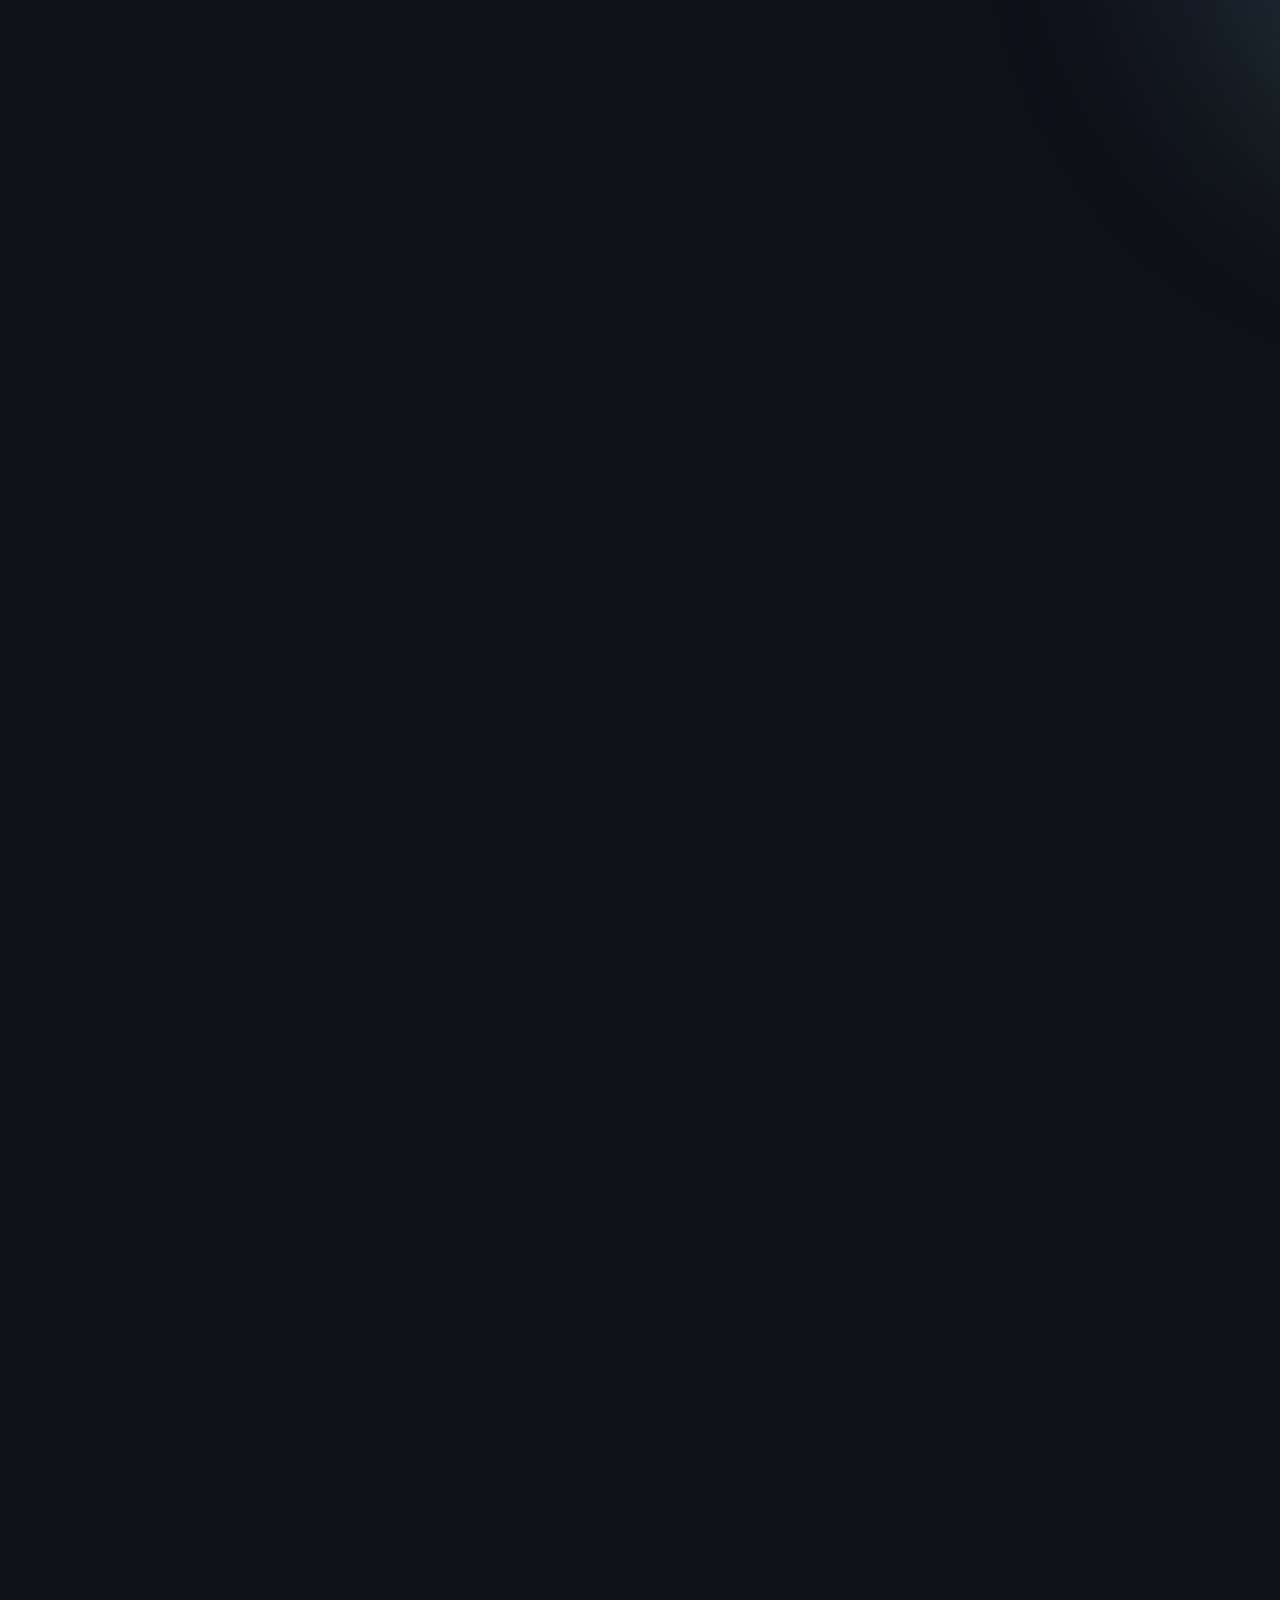
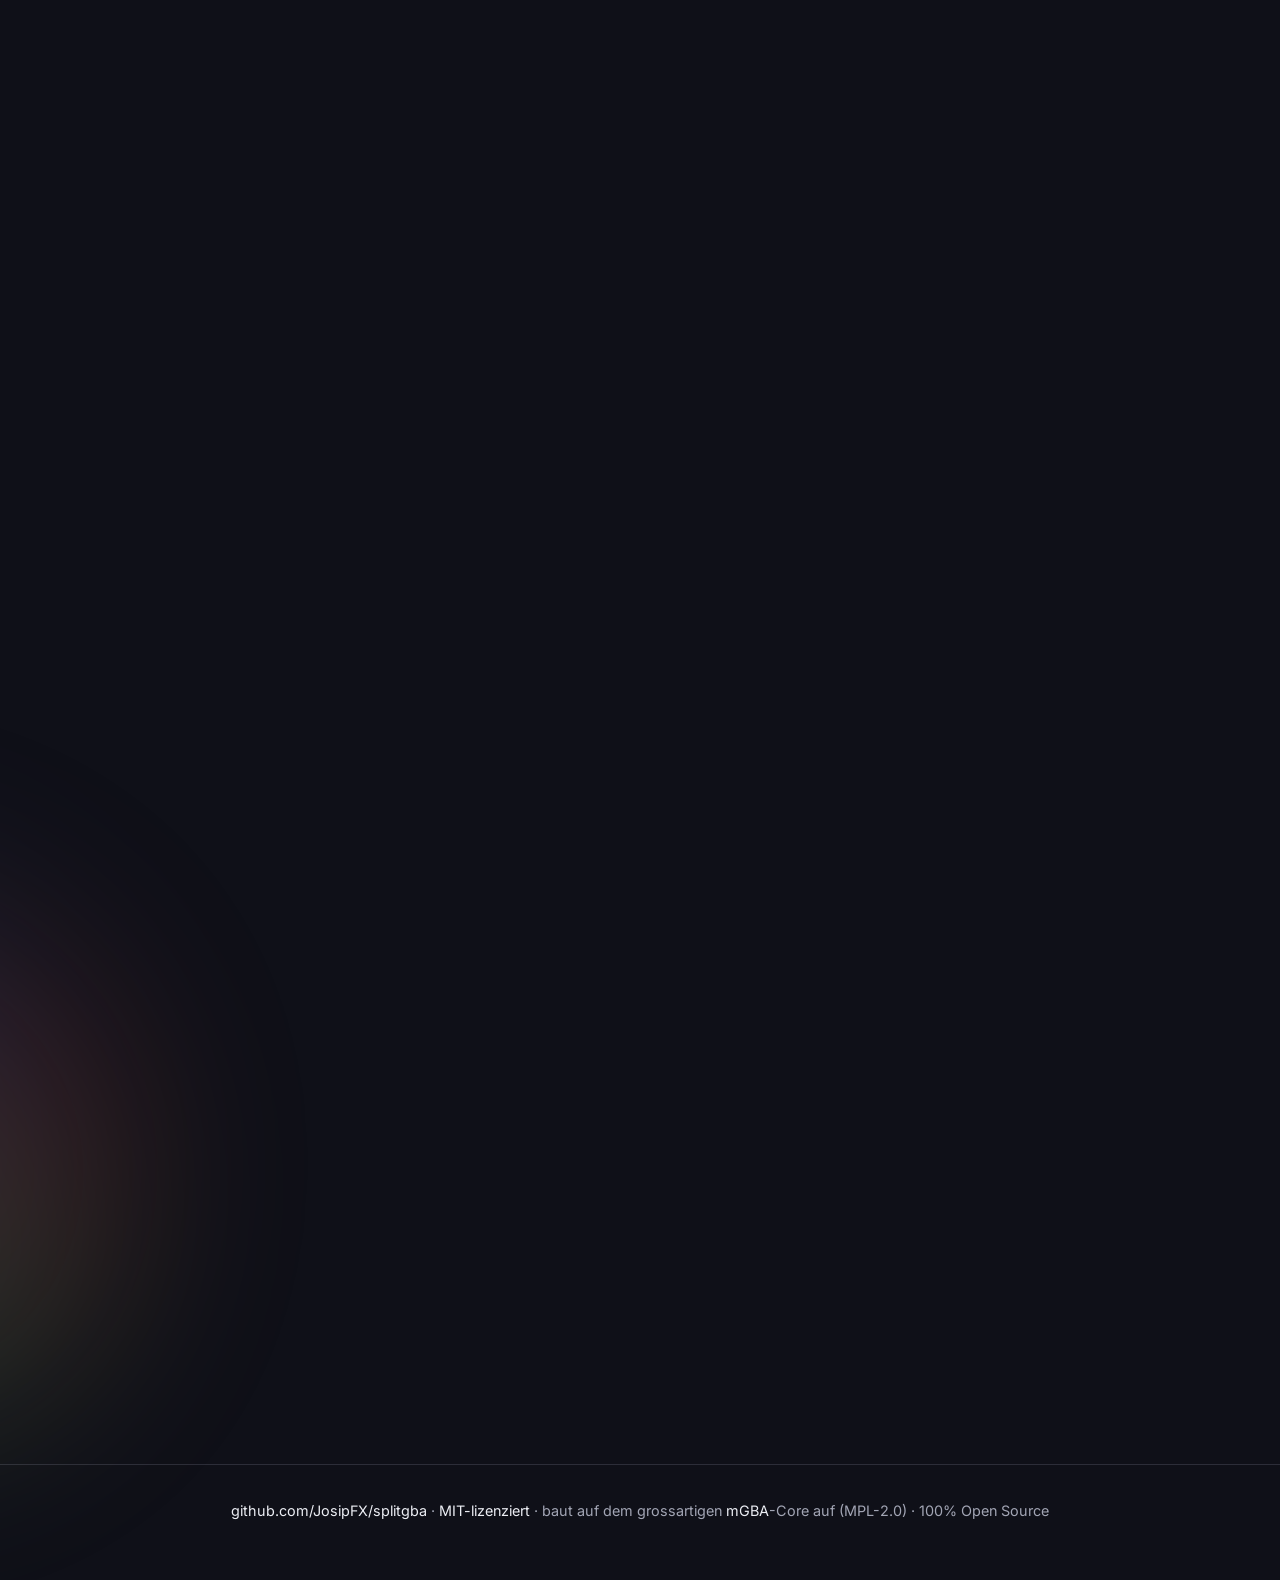
==== commit 31f4f810: "Website: space background with layered twinkling starfield Three fixed star layers built from percen" ====
--- a/docs/de.html
+++ b/docs/de.html
@@ -12,7 +12,7 @@
 <link href="https://fonts.googleapis.com/css2?family=Inter:wght@400;500;600;700;800&family=Press+Start+2P&display=swap" rel="stylesheet">
 <style>
 :root {
-	--bg: #16161a; --bg-soft: #1b1b20; --panel: #1f2027; --edge: #2c2d38;
+	--bg: #0f1018; --bg-soft: #171821; --panel: #1c1d27; --edge: #2c2d38;
 	--edge-hi: #4a4c62; --text: #eceef4; --dim: #a2a5b4;
 	--red: #e24c4c; --green: #56c878; --blue: #5c8cee; --yellow: #eec852;
 }
@@ -41,13 +41,84 @@
 	to   { transform: translate(7%, 6%) rotate(45deg) scale(1.16); }
 }
 @media (prefers-reduced-motion: reduce) {
-	.aurora, .wordmark, .blink, .card:hover::before { animation: none !important; }
+	.aurora, .wordmark, .blink, .card:hover::before, .starfield { animation: none !important; }
 	.reveal { opacity: 1 !important; transform: none !important; }
 }
 
+/* ---- Sternenhimmel ---- */
+.starfield { position: fixed; inset: 0; z-index: -1; pointer-events: none;
+	background-image:
+		radial-gradient(1px 1px at 63.7% 3.5%, rgba(236,238,244,0.64), transparent),
+		radial-gradient(1px 1px at 22.9% 73.2%, rgba(236,238,244,0.84), transparent),
+		radial-gradient(1px 1px at 88.4% 9.5%, rgba(236,238,244,0.71), transparent),
+		radial-gradient(1px 1px at 3.9% 22.4%, rgba(236,238,244,0.75), transparent),
+		radial-gradient(1px 1px at 3.6% 20.5%, rgba(236,238,244,0.82), transparent),
+		radial-gradient(1px 1px at 54.4% 22.6%, rgba(236,238,244,0.79), transparent),
+		radial-gradient(1px 1px at 80.3% 1.6%, rgba(236,238,244,0.9), transparent),
+		radial-gradient(1px 1px at 69.4% 34.3%, rgba(236,238,244,0.58), transparent),
+		radial-gradient(1px 1px at 94.8% 34.0%, rgba(236,238,244,0.55), transparent),
+		radial-gradient(1px 1px at 10.5% 84.1%, rgba(236,238,244,0.8), transparent),
+		radial-gradient(1px 1px at 80.1% 72.5%, rgba(236,238,244,0.77), transparent),
+		radial-gradient(1px 1px at 96.4% 38.1%, rgba(236,238,244,0.78), transparent),
+		radial-gradient(1px 1px at 82.3% 61.6%, rgba(236,238,244,0.93), transparent),
+		radial-gradient(1px 1px at 57.6% 70.0%, rgba(236,238,244,0.52), transparent),
+		radial-gradient(1px 1px at 23.3% 29.4%, rgba(236,238,244,0.54), transparent),
+		radial-gradient(1px 1px at 23.8% 10.9%, rgba(236,238,244,0.64), transparent),
+		radial-gradient(1px 1px at 63.3% 36.8%, rgba(236,238,244,0.69), transparent),
+		radial-gradient(1px 1px at 21.5% 27.2%, rgba(236,238,244,0.97), transparent),
+		radial-gradient(1px 1px at 64.5% 60.7%, rgba(236,238,244,0.59), transparent),
+		radial-gradient(1px 1px at 72.5% 17.0%, rgba(236,238,244,0.69), transparent),
+		radial-gradient(1px 1px at 98.0% 63.7%, rgba(236,238,244,0.78), transparent),
+		radial-gradient(1px 1px at 68.1% 83.6%, rgba(236,238,244,0.89), transparent),
+		radial-gradient(1px 1px at 23.4% 4.1%, rgba(236,238,244,0.66), transparent),
+		radial-gradient(1px 1px at 27.2% 21.7%, rgba(236,238,244,0.97), transparent),
+		radial-gradient(1px 1px at 86.9% 31.8%, rgba(236,238,244,0.83), transparent),
+		radial-gradient(1px 1px at 39.8% 90.6%, rgba(236,238,244,0.73), transparent),
+		radial-gradient(1px 1px at 27.0% 25.2%, rgba(236,238,244,0.78), transparent),
+		radial-gradient(1px 1px at 26.7% 58.3%, rgba(236,238,244,0.95), transparent),
+		radial-gradient(1px 1px at 40.1% 22.5%, rgba(236,238,244,1.0), transparent),
+		radial-gradient(1px 1px at 50.9% 9.9%, rgba(236,238,244,0.52), transparent),
+		radial-gradient(1px 1px at 11.7% 62.5%, rgba(236,238,244,0.9), transparent),
+		radial-gradient(1px 1px at 42.4% 7.2%, rgba(236,238,244,0.69), transparent),
+		radial-gradient(1px 1px at 98.6% 52.9%, rgba(236,238,244,0.99), transparent),
+		radial-gradient(1px 1px at 85.4% 2.1%, rgba(236,238,244,0.86), transparent);
+	opacity: .5; }
+.starfield.b { background-image:
+		radial-gradient(2px 2px at 67.8% 53.6%, rgba(236,238,244,0.63), transparent),
+		radial-gradient(2px 2px at 63.8% 11.9%, rgba(236,238,244,0.72), transparent),
+		radial-gradient(2px 2px at 45.5% 94.5%, rgba(236,238,244,0.94), transparent),
+		radial-gradient(2px 2px at 26.8% 50.1%, rgba(236,238,244,0.59), transparent),
+		radial-gradient(2px 2px at 90.4% 86.3%, rgba(236,238,244,0.65), transparent),
+		radial-gradient(2px 2px at 63.6% 60.7%, rgba(236,238,244,0.58), transparent),
+		radial-gradient(2px 2px at 75.7% 53.9%, rgba(236,238,244,0.89), transparent),
+		radial-gradient(2px 2px at 53.0% 1.1%, rgba(236,238,244,0.66), transparent),
+		radial-gradient(2px 2px at 2.9% 92.1%, rgba(236,238,244,0.94), transparent),
+		radial-gradient(2px 2px at 82.5% 31.1%, rgba(236,238,244,0.53), transparent),
+		radial-gradient(2px 2px at 87.0% 93.8%, rgba(236,238,244,0.54), transparent),
+		radial-gradient(2px 2px at 48.6% 7.8%, rgba(236,238,244,0.88), transparent),
+		radial-gradient(2px 2px at 76.1% 13.6%, rgba(236,238,244,0.74), transparent),
+		radial-gradient(2px 2px at 54.9% 27.0%, rgba(236,238,244,0.94), transparent),
+		radial-gradient(2px 2px at 42.5% 21.8%, rgba(236,238,244,0.77), transparent),
+		radial-gradient(2px 2px at 72.5% 20.7%, rgba(236,238,244,0.66), transparent),
+		radial-gradient(2px 2px at 98.5% 64.7%, rgba(236,238,244,0.72), transparent),
+		radial-gradient(2px 2px at 51.7% 12.9%, rgba(236,238,244,0.61), transparent);
+	opacity: .45; animation: twinkle 4.2s ease-in-out infinite alternate; }
+.starfield.c { background-image:
+		radial-gradient(3px 3px at 34.1% 58.7%, rgba(236,238,244,0.62), transparent),
+		radial-gradient(3px 3px at 22.6% 8.0%, rgba(236,238,244,0.82), transparent),
+		radial-gradient(3px 3px at 23.4% 89.7%, rgba(236,238,244,0.93), transparent),
+		radial-gradient(3px 3px at 7.9% 24.3%, rgba(236,238,244,0.83), transparent),
+		radial-gradient(3px 3px at 22.0% 14.0%, rgba(236,238,244,0.97), transparent),
+		radial-gradient(3px 3px at 57.0% 47.3%, rgba(236,238,244,0.89), transparent),
+		radial-gradient(3px 3px at 80.1% 19.7%, rgba(236,238,244,0.55), transparent),
+		radial-gradient(3px 3px at 43.2% 42.5%, rgba(236,238,244,0.73), transparent),
+		radial-gradient(3px 3px at 72.4% 67.0%, rgba(236,238,244,0.99), transparent);
+	opacity: .35; animation: twinkle 6s ease-in-out infinite alternate-reverse; }
+@keyframes twinkle { from { opacity: .2; } to { opacity: .75; } }
+
 /* ---- Navigation ---- */
 nav { position: sticky; top: 0; z-index: 50; backdrop-filter: blur(14px);
-	background: rgba(22,22,26,.8); border-bottom: 1px solid var(--edge); }
+	background: rgba(15,16,24,.8); border-bottom: 1px solid var(--edge); }
 .navrow { display: flex; align-items: center; gap: 26px; height: 60px; }
 .brand { display: flex; align-items: center; gap: 10px; font-weight: 800;
 	color: var(--text); font-size: 1.02rem; }
@@ -199,6 +270,10 @@
 </style>
 </head>
 <body>
+
+<div class="starfield"></div>
+<div class="starfield b"></div>
+<div class="starfield c"></div>
 
 <nav><div class="wrap navrow">
 	<a class="brand" href="#"><img src="img/icon.png" alt="">SplitGBA</a>
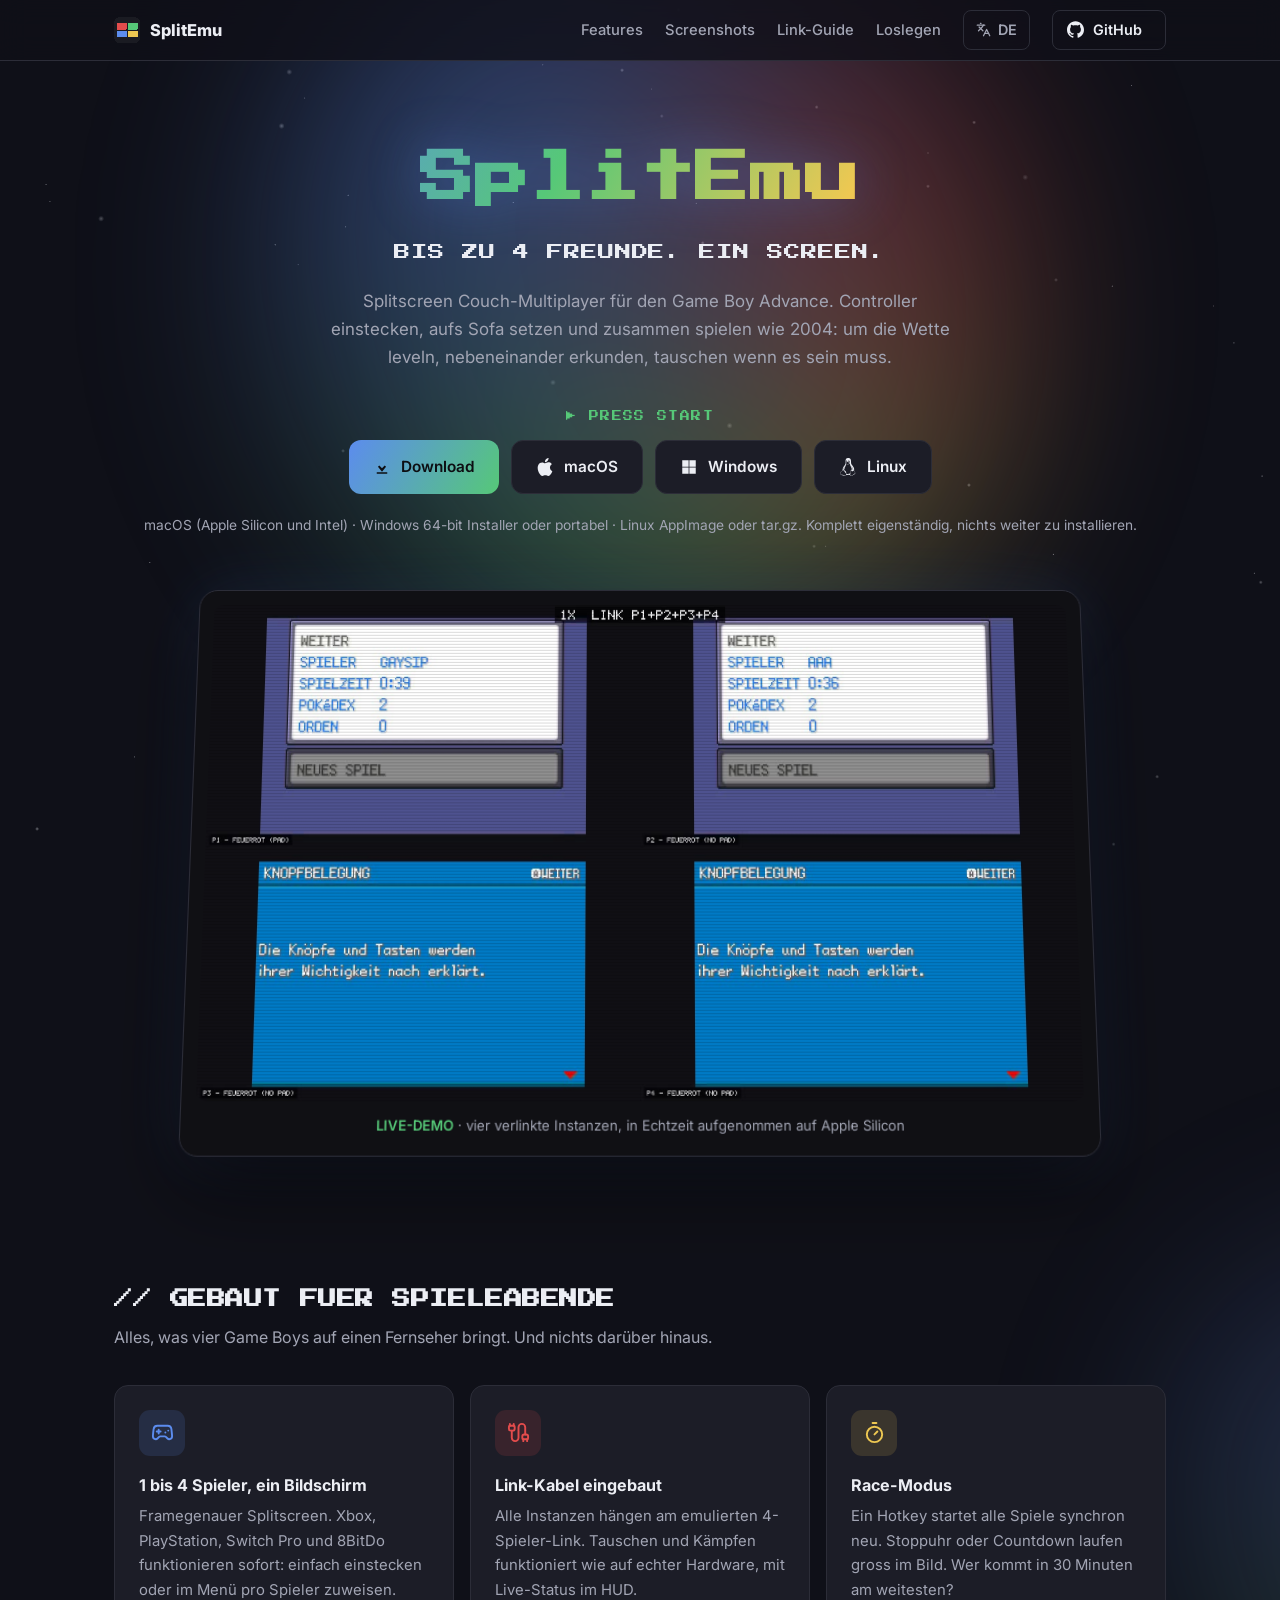
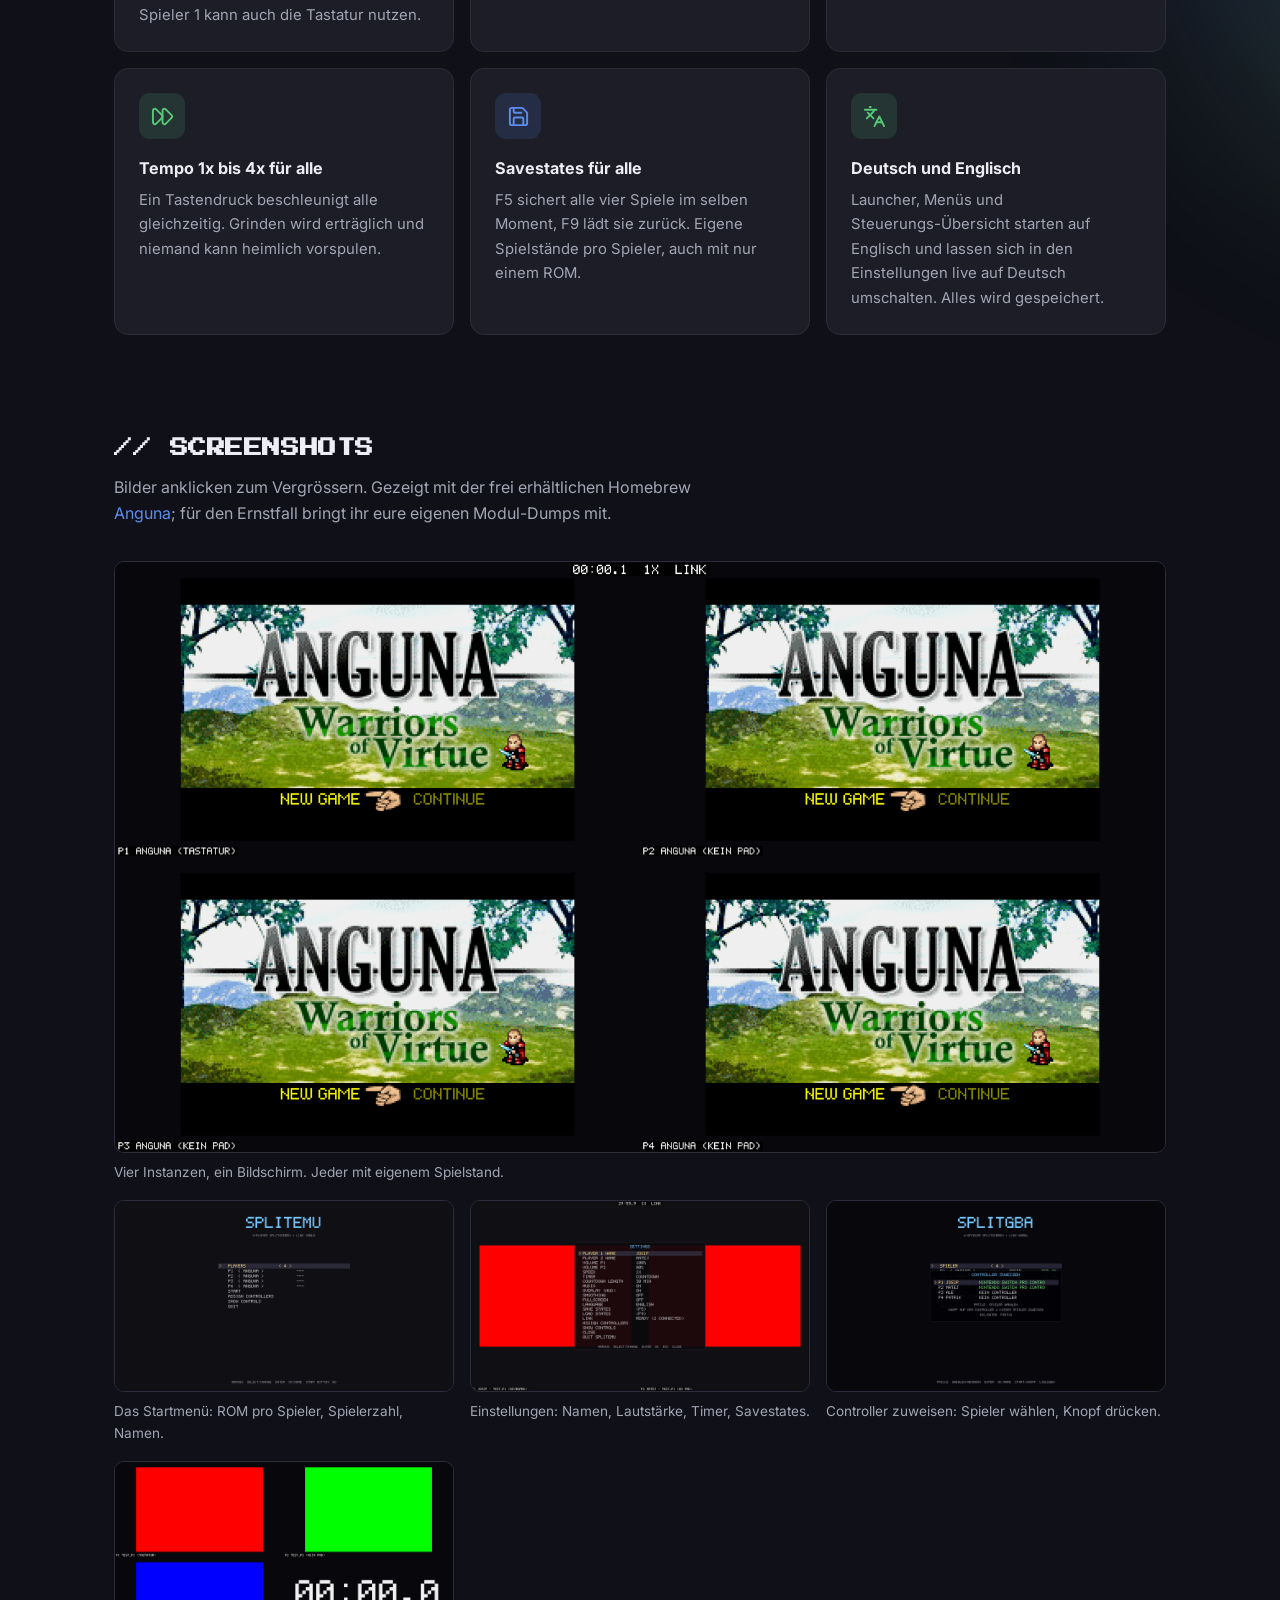
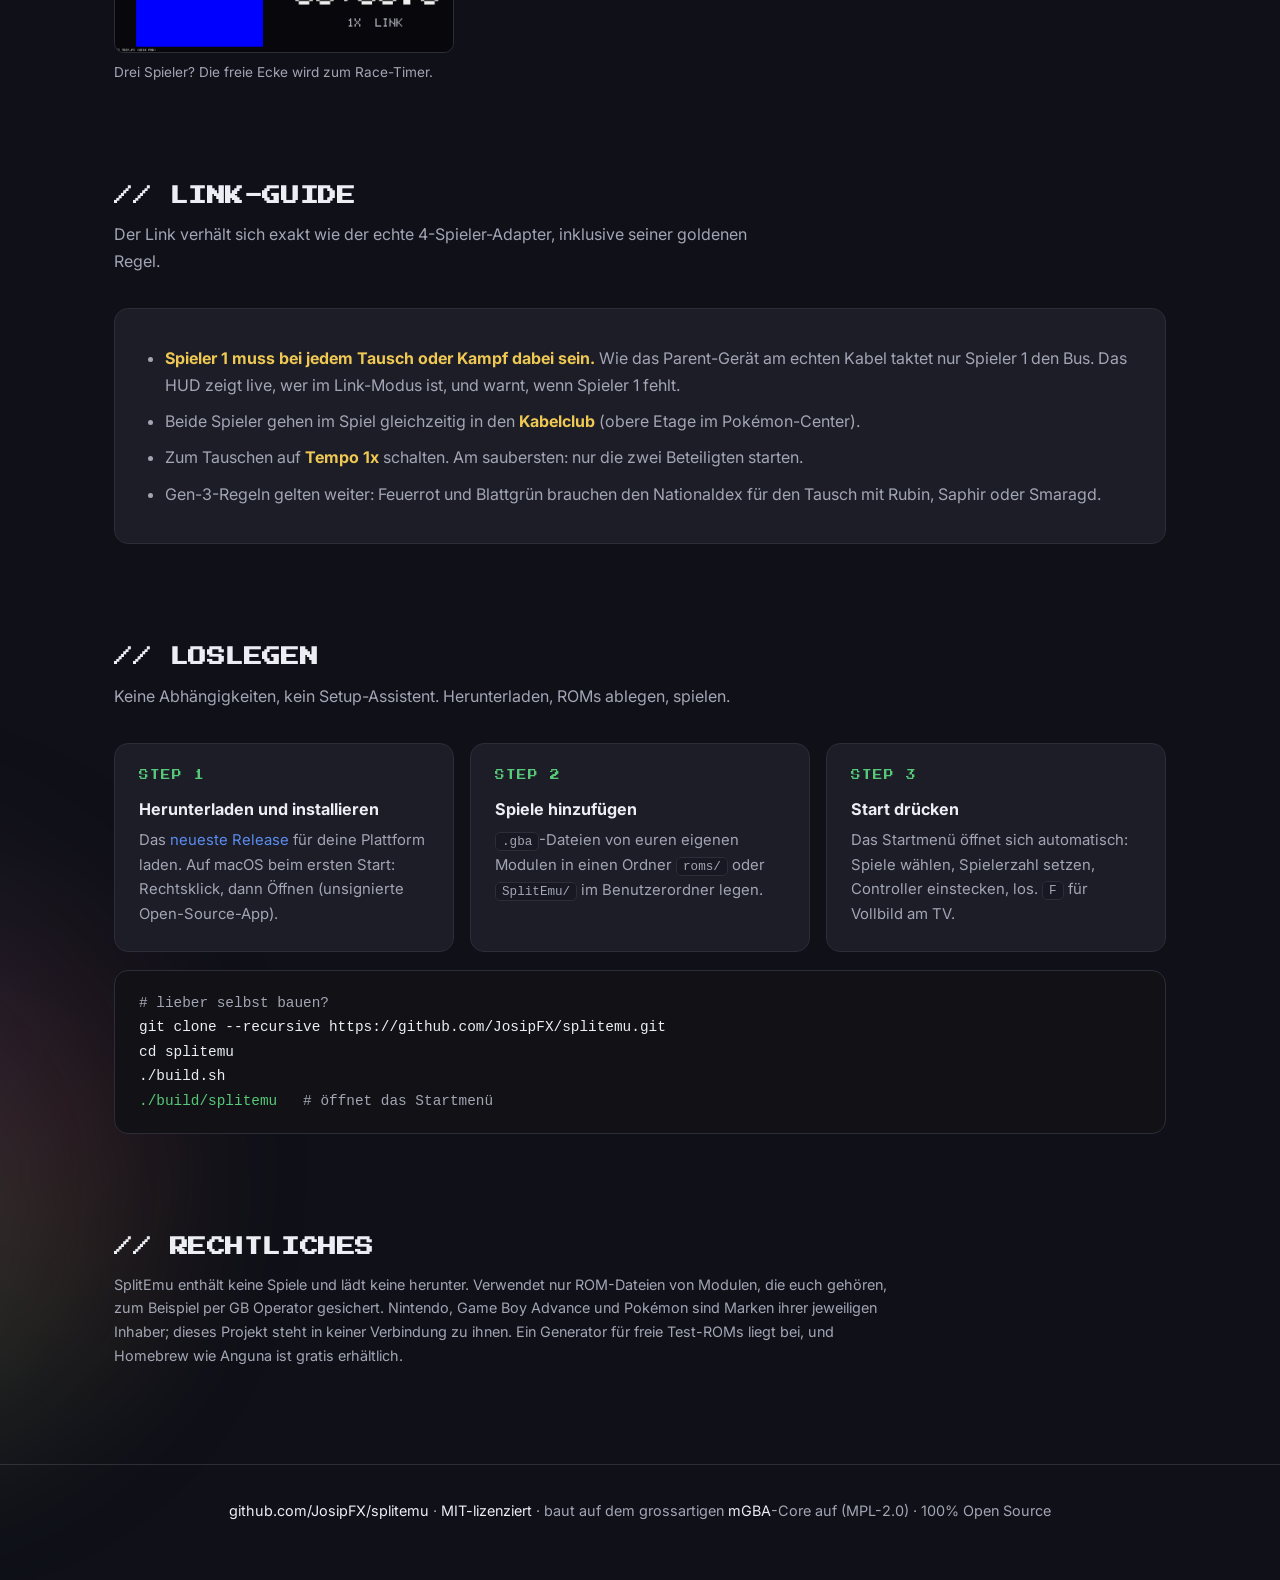
==== commit b1458556: "Rename project to SplitEmu System neutral name ahead of possible multi console support. Binary, bund" ====
--- a/docs/de.html
+++ b/docs/de.html
@@ -3,7 +3,7 @@
 <head>
 <meta charset="utf-8">
 <meta name="viewport" content="width=device-width, initial-scale=1">
-<title>SplitGBA · Bis zu 4 Freunde. Ein Bildschirm.</title>
+<title>SplitEmu · Bis zu 4 Freunde. Ein Bildschirm.</title>
 <meta name="description" content="Splitscreen Couch-Multiplayer für den Game Boy Advance. Bis zu vier Spiele nebeneinander auf einem TV, mit Races, Tausch und gemeinsamem Tempo. Open Source für macOS, Windows und Linux.">
 <link rel="icon" href="img/icon.png">
 <link rel="alternate" hreflang="en" href="index.html">
@@ -276,7 +276,7 @@
 <div class="starfield c"></div>
 
 <nav><div class="wrap navrow">
-	<a class="brand" href="#"><img src="img/icon.png" alt="">SplitGBA</a>
+	<a class="brand" href="#"><img src="img/icon.png" alt="">SplitEmu</a>
 	<div class="navlinks">
 		<a href="#features">Features</a>
 		<a href="#screenshots">Screenshots</a>
@@ -289,7 +289,7 @@
 				<a role="menuitem" href="de.html">Deutsch <span class="on">✓</span></a>
 			</div>
 		</details>
-		<a class="gh" href="https://github.com/JosipFX/splitgba">
+		<a class="gh" href="https://github.com/JosipFX/splitemu">
 			<svg viewBox="0 0 24 24"><path d="M12 .297c-6.63 0-12 5.373-12 12 0 5.303 3.438 9.8 8.205 11.385.6.113.82-.258.82-.577 0-.285-.01-1.04-.015-2.04-3.338.724-4.042-1.61-4.042-1.61C4.422 18.07 3.633 17.7 3.633 17.7c-1.087-.744.084-.729.084-.729 1.205.084 1.838 1.236 1.838 1.236 1.07 1.835 2.809 1.305 3.495.998.108-.776.417-1.305.76-1.605-2.665-.3-5.466-1.332-5.466-5.93 0-1.31.465-2.38 1.235-3.22-.135-.303-.54-1.523.105-3.176 0 0 1.005-.322 3.3 1.23.96-.267 1.98-.399 3-.405 1.02.006 2.04.138 3 .405 2.28-1.552 3.285-1.23 3.285-1.23.645 1.653.24 2.873.12 3.176.765.84 1.23 1.91 1.23 3.22 0 4.61-2.805 5.625-5.475 5.92.42.36.81 1.096.81 2.22 0 1.606-.015 2.896-.015 3.286 0 .315.21.69.825.57C20.565 22.092 24 17.592 24 12.297c0-6.627-5.373-12-12-12"/></svg>
 			GitHub <span class="stars" id="stars"></span>
 		</a>
@@ -299,23 +299,23 @@
 <header>
 	<div class="aurora"></div>
 	<div class="wrap hero-inner">
-		<h1 class="wordmark px">SplitGBA</h1>
+		<h1 class="wordmark px">SplitEmu</h1>
 		<p class="tagline px">BIS ZU 4 FREUNDE. EIN SCREEN.</p>
 		<p class="sub">Splitscreen Couch-Multiplayer für den Game Boy Advance.
 		Controller einstecken, aufs Sofa setzen und zusammen spielen wie 2004:
 		um die Wette leveln, nebeneinander erkunden, tauschen wenn es sein muss.</p>
 		<div><span class="blink px">&#9654; PRESS START</span></div>
 		<div class="buttons">
-			<a class="btn primary" href="https://github.com/JosipFX/splitgba/releases/latest">
+			<a class="btn primary" href="https://github.com/JosipFX/splitemu/releases/latest">
 				<svg viewBox="0 0 24 24"><path d="M12 3v10.6l-3.6-3.6-1.8 1.8L12 18.2l5.4-6.4-1.8-1.8-3.6 3.6V3zM5 19h14v2H5z"/></svg>
 				Download</a>
-			<a class="btn" href="https://github.com/JosipFX/splitgba/releases/latest">
+			<a class="btn" href="https://github.com/JosipFX/splitemu/releases/latest">
 				<svg viewBox="0 0 24 24"><path d="M12.152 6.896c-.948 0-2.415-1.078-3.96-1.04-2.04.027-3.91 1.183-4.961 3.014-2.117 3.675-.546 9.103 1.519 12.09 1.013 1.454 2.208 3.09 3.792 3.039 1.52-.065 2.09-.987 3.935-.987 1.831 0 2.35.987 3.96.948 1.637-.026 2.676-1.48 3.676-2.948 1.156-1.688 1.636-3.325 1.662-3.415-.039-.013-3.182-1.221-3.22-4.857-.026-3.04 2.48-4.494 2.597-4.559-1.429-2.09-3.623-2.324-4.39-2.376-2-.156-3.675 1.09-4.61 1.09zM15.53 3.83c.843-1.012 1.4-2.427 1.245-3.83-1.207.052-2.662.805-3.532 1.818-.78.896-1.454 2.338-1.273 3.714 1.338.104 2.715-.688 3.559-1.701"/></svg>
 				macOS</a>
-			<a class="btn" href="https://github.com/JosipFX/splitgba/releases/latest">
+			<a class="btn" href="https://github.com/JosipFX/splitemu/releases/latest">
 				<svg viewBox="0 0 24 24"><path d="M3 3h8.5v8.5H3zM12.5 3H21v8.5h-8.5zM3 12.5h8.5V21H3zM12.5 12.5H21V21h-8.5z"/></svg>
 				Windows</a>
-			<a class="btn" href="https://github.com/JosipFX/splitgba/releases/latest">
+			<a class="btn" href="https://github.com/JosipFX/splitemu/releases/latest">
 				<svg viewBox="0 0 24 24"><path d="M12.504 0c-.155 0-.315.008-.48.021-4.226.333-3.105 4.807-3.17 6.298-.076 1.092-.3 1.953-1.05 3.02-.885 1.051-2.127 2.75-2.716 4.521-.278.832-.41 1.684-.287 2.489a.424.424 0 00-.11.135c-.26.268-.45.6-.663.839-.199.199-.485.267-.797.4-.313.136-.658.269-.864.68-.09.189-.136.394-.132.602 0 .199.027.4.055.536.058.399.116.728.04.97-.249.68-.28 1.145-.106 1.484.174.334.535.47.94.601.81.2 1.91.135 2.774.6.926.466 1.866.67 2.616.47.526-.116.97-.464 1.208-.946.587-.003 1.23-.269 2.26-.334.699-.058 1.574.267 2.577.2.025.134.063.198.114.333l.003.003c.391.778 1.113 1.132 1.884 1.071.771-.06 1.592-.536 2.257-1.306.631-.765 1.683-1.084 2.378-1.503.348-.199.629-.469.649-.853.023-.4-.2-.811-.714-1.376v-.097l-.003-.003c-.17-.2-.25-.535-.338-.926-.085-.401-.182-.786-.492-1.046h-.003c-.059-.054-.123-.067-.188-.135a.357.357 0 00-.19-.064c.431-1.278.264-2.55-.173-3.694-.533-1.41-1.465-2.638-2.175-3.483-.796-1.005-1.576-1.957-1.56-3.368.026-2.152.236-6.133-3.544-6.139zm.529 3.405h.013c.213 0 .396.062.584.198.19.135.33.332.438.533.105.259.158.459.166.724 0-.02.006-.04.006-.06v.105a.086.086 0 01-.004-.021l-.004-.024a1.807 1.807 0 01-.15.706.953.953 0 01-.213.335.71.71 0 00-.088-.042c-.104-.045-.198-.064-.284-.133a1.312 1.312 0 00-.22-.066c.05-.06.146-.133.183-.198.053-.128.082-.264.088-.402v-.02a1.21 1.21 0 00-.061-.4c-.045-.134-.101-.2-.183-.333-.084-.066-.167-.132-.267-.132h-.016c-.093 0-.176.03-.262.132a.8.8 0 00-.205.334 1.18 1.18 0 00-.09.4v.019c.002.089.008.179.02.267-.193-.067-.438-.135-.607-.202a1.635 1.635 0 01-.018-.2v-.02a1.772 1.772 0 01.15-.768c.082-.22.232-.406.43-.533a.985.985 0 01.594-.2zm-2.962.059h.036c.142 0 .27.048.399.135.146.129.264.288.344.465.09.199.14.4.153.667v.004c.007.134.006.2-.002.266v.08c-.03.007-.056.018-.083.024-.152.055-.274.135-.393.2.012-.09.013-.18.003-.267v-.015c-.012-.133-.04-.2-.082-.333a.613.613 0 00-.166-.267.248.248 0 00-.183-.064h-.021c-.071.006-.13.04-.186.132a.552.552 0 00-.12.27.944.944 0 00-.023.33v.015c.012.135.037.2.08.334.046.134.098.2.166.268.01.009.02.018.034.024-.07.057-.117.07-.176.136a.304.304 0 01-.131.068 2.62 2.62 0 01-.275-.402 1.772 1.772 0 01-.155-.667 1.759 1.759 0 01.08-.668 1.43 1.43 0 01.283-.535c.128-.133.26-.2.418-.2zm1.37 1.706c.332 0 .733.065 1.216.399.293.2.523.269 1.052.468h.003c.255.136.405.266.478.399v-.131a.571.571 0 01.016.47c-.123.31-.516.643-1.063.842v.002c-.268.135-.501.333-.775.465-.276.135-.588.292-1.012.267a1.139 1.139 0 01-.448-.067 3.566 3.566 0 01-.322-.198c-.195-.135-.363-.332-.612-.465v-.005h-.005c-.4-.246-.616-.512-.686-.71-.07-.268-.005-.47.193-.6.224-.135.38-.271.483-.336.104-.074.143-.102.176-.131h.002v-.003c.169-.202.436-.47.839-.601.139-.036.294-.065.466-.065zm2.8 2.142c.358 1.417 1.196 3.475 1.735 4.473.286.534.855 1.659 1.102 3.024.156-.005.33.018.513.064.646-1.671-.546-3.467-1.089-3.966-.22-.2-.232-.335-.123-.335.59.534 1.365 1.572 1.646 2.757.13.535.16 1.104.021 1.67.067.028.135.06.205.067 1.032.534 1.413.938 1.23 1.537v-.043c-.06-.003-.12 0-.18 0h-.016c.151-.467-.182-.825-1.065-1.224-.915-.4-1.646-.336-1.77.465-.008.043-.013.066-.018.135-.068.023-.139.053-.209.064-.43.268-.662.669-.793 1.187-.13.533-.17 1.156-.205 1.869v.003c-.02.334-.17.838-.319 1.35-1.5 1.072-3.58 1.538-5.348.334a2.645 2.645 0 00-.402-.533 1.45 1.45 0 00-.275-.333c.182 0 .338-.03.465-.067a.615.615 0 00.314-.334c.108-.267 0-.697-.345-1.163-.345-.467-.931-.995-1.788-1.521-.63-.4-.986-.87-1.15-1.396-.165-.534-.143-1.085-.015-1.645.245-1.07.873-2.11 1.274-2.763.107-.065.037.135-.408.974-.396.751-1.14 2.497-.122 3.854a8.123 8.123 0 01.647-2.876c.564-1.278 1.743-3.504 1.836-5.268.048.036.217.135.289.202.218.133.38.333.59.465.21.201.477.335.876.335.039.003.075.006.11.006.412 0 .73-.134.997-.268.29-.134.52-.334.74-.4h.005c.467-.135.835-.402 1.044-.7zm2.185 8.958c.037.6.343 1.245.882 1.377.588.134 1.434-.333 1.791-.765l.211-.01c.315-.007.577.01.847.268l.003.003c.208.199.305.53.391.876.085.4.154.78.409 1.066.486.527.645.906.636 1.14l.003-.007v.018l-.003-.012c-.015.262-.185.396-.498.595-.63.401-1.746.712-2.457 1.57-.618.737-1.37 1.14-2.036 1.191-.664.053-1.237-.2-1.574-.898l-.005-.003c-.21-.4-.12-1.025.056-1.69.176-.668.428-1.344.463-1.897.037-.714.076-1.335.195-1.814.12-.465.308-.797.641-.984l.045-.022zm-10.814.049h.01c.053 0 .105.005.157.014.376.055.706.333 1.023.752l.91 1.664.003.003c.243.533.754 1.064 1.189 1.637.434.598.77 1.131.729 1.57v.006c-.057.744-.48 1.148-1.125 1.294-.645.135-1.52.002-2.395-.464-.968-.536-2.118-.469-2.857-.602-.369-.066-.61-.2-.723-.4-.11-.2-.113-.602.123-1.23v-.004l.002-.003c.117-.334.03-.752-.027-1.118-.055-.401-.083-.71.043-.94.16-.334.396-.4.69-.533.294-.135.64-.202.915-.47h.002v-.002c.256-.268.445-.601.668-.838.19-.201.38-.336.663-.336zm7.159-9.074c-.435.201-.945.535-1.488.535-.542 0-.97-.267-1.28-.466-.154-.134-.28-.268-.373-.335-.164-.134-.144-.333-.074-.333.109.016.129.134.199.2.096.066.215.2.36.333.292.2.68.467 1.167.467.485 0 1.053-.267 1.398-.466.195-.135.445-.334.648-.467.156-.136.149-.267.279-.267.128.016.034.134-.147.332a8.097 8.097 0 01-.69.468zm-1.082-1.583V5.64c-.006-.02.013-.042.029-.05.074-.043.18-.027.26.004.063 0 .16.067.15.135-.006.049-.085.066-.135.066-.055 0-.092-.043-.141-.068-.052-.018-.146-.008-.163-.065zm-.551 0c-.02.058-.113.049-.166.066-.047.025-.086.068-.14.068-.05 0-.13-.02-.136-.068-.01-.066.088-.133.15-.133.08-.031.184-.047.259-.005.019.009.036.03.03.05v.02h.003z"/></svg>
 				Linux</a>
 		</div>
@@ -407,25 +407,25 @@
 	<p class="lead reveal">Keine Abhängigkeiten, kein Setup-Assistent. Herunterladen, ROMs ablegen, spielen.</p>
 	<div class="steps">
 		<div class="step reveal"><div class="num px">STEP 1</div><h3>Herunterladen und installieren</h3>
-		<p>Das <a href="https://github.com/JosipFX/splitgba/releases/latest">neueste Release</a>
+		<p>Das <a href="https://github.com/JosipFX/splitemu/releases/latest">neueste Release</a>
 		für deine Plattform laden. Auf macOS beim ersten Start: Rechtsklick, dann Öffnen (unsignierte Open-Source-App).</p></div>
 		<div class="step reveal"><div class="num px">STEP 2</div><h3>Spiele hinzufügen</h3>
 		<p><code>.gba</code>-Dateien von euren eigenen Modulen in einen Ordner
-		<code>roms/</code> oder <code>SplitGBA/</code> im Benutzerordner legen.</p></div>
+		<code>roms/</code> oder <code>SplitEmu/</code> im Benutzerordner legen.</p></div>
 		<div class="step reveal"><div class="num px">STEP 3</div><h3>Start drücken</h3>
 		<p>Das Startmenü öffnet sich automatisch: Spiele wählen, Spielerzahl setzen,
 		Controller einstecken, los. <code>F</code> für Vollbild am TV.</p></div>
 	</div>
 	<pre class="code reveal"><span class="c"># lieber selbst bauen?</span>
-git clone --recursive https://github.com/JosipFX/splitgba.git
-cd splitgba
+git clone --recursive https://github.com/JosipFX/splitemu.git
+cd splitemu
 ./build.sh
-<span class="g">./build/splitgba</span>   <span class="c"># öffnet das Startmenü</span></pre>
+<span class="g">./build/splitemu</span>   <span class="c"># öffnet das Startmenü</span></pre>
 </div></section>
 
 <section><div class="wrap">
 	<h2 class="px reveal">// RECHTLICHES</h2>
-	<p class="legal reveal">SplitGBA enthält keine Spiele und lädt keine herunter. Verwendet nur ROM-Dateien
+	<p class="legal reveal">SplitEmu enthält keine Spiele und lädt keine herunter. Verwendet nur ROM-Dateien
 	von Modulen, die euch gehören, zum Beispiel per GB&nbsp;Operator gesichert. Nintendo,
 	Game Boy Advance und Pokémon sind Marken ihrer jeweiligen Inhaber; dieses Projekt steht
 	in keiner Verbindung zu ihnen. Ein Generator für freie Test-ROMs liegt bei, und Homebrew
@@ -433,8 +433,8 @@
 </div></section>
 
 <footer><div class="wrap">
-	<a href="https://github.com/JosipFX/splitgba">github.com/JosipFX/splitgba</a> ·
-	<a href="https://github.com/JosipFX/splitgba/blob/main/LICENSE">MIT-lizenziert</a> ·
+	<a href="https://github.com/JosipFX/splitemu">github.com/JosipFX/splitemu</a> ·
+	<a href="https://github.com/JosipFX/splitemu/blob/main/LICENSE">MIT-lizenziert</a> ·
 	baut auf dem grossartigen <a href="https://mgba.io">mGBA</a>-Core auf (MPL-2.0) ·
 	100% Open Source
 </div></footer>
@@ -445,7 +445,7 @@
 
 <script>
 // GitHub-Sterne live nachladen
-fetch('https://api.github.com/repos/JosipFX/splitgba')
+fetch('https://api.github.com/repos/JosipFX/splitemu')
 	.then(function (r) { return r.json(); })
 	.then(function (d) {
 		if (d && typeof d.stargazers_count === 'number') {
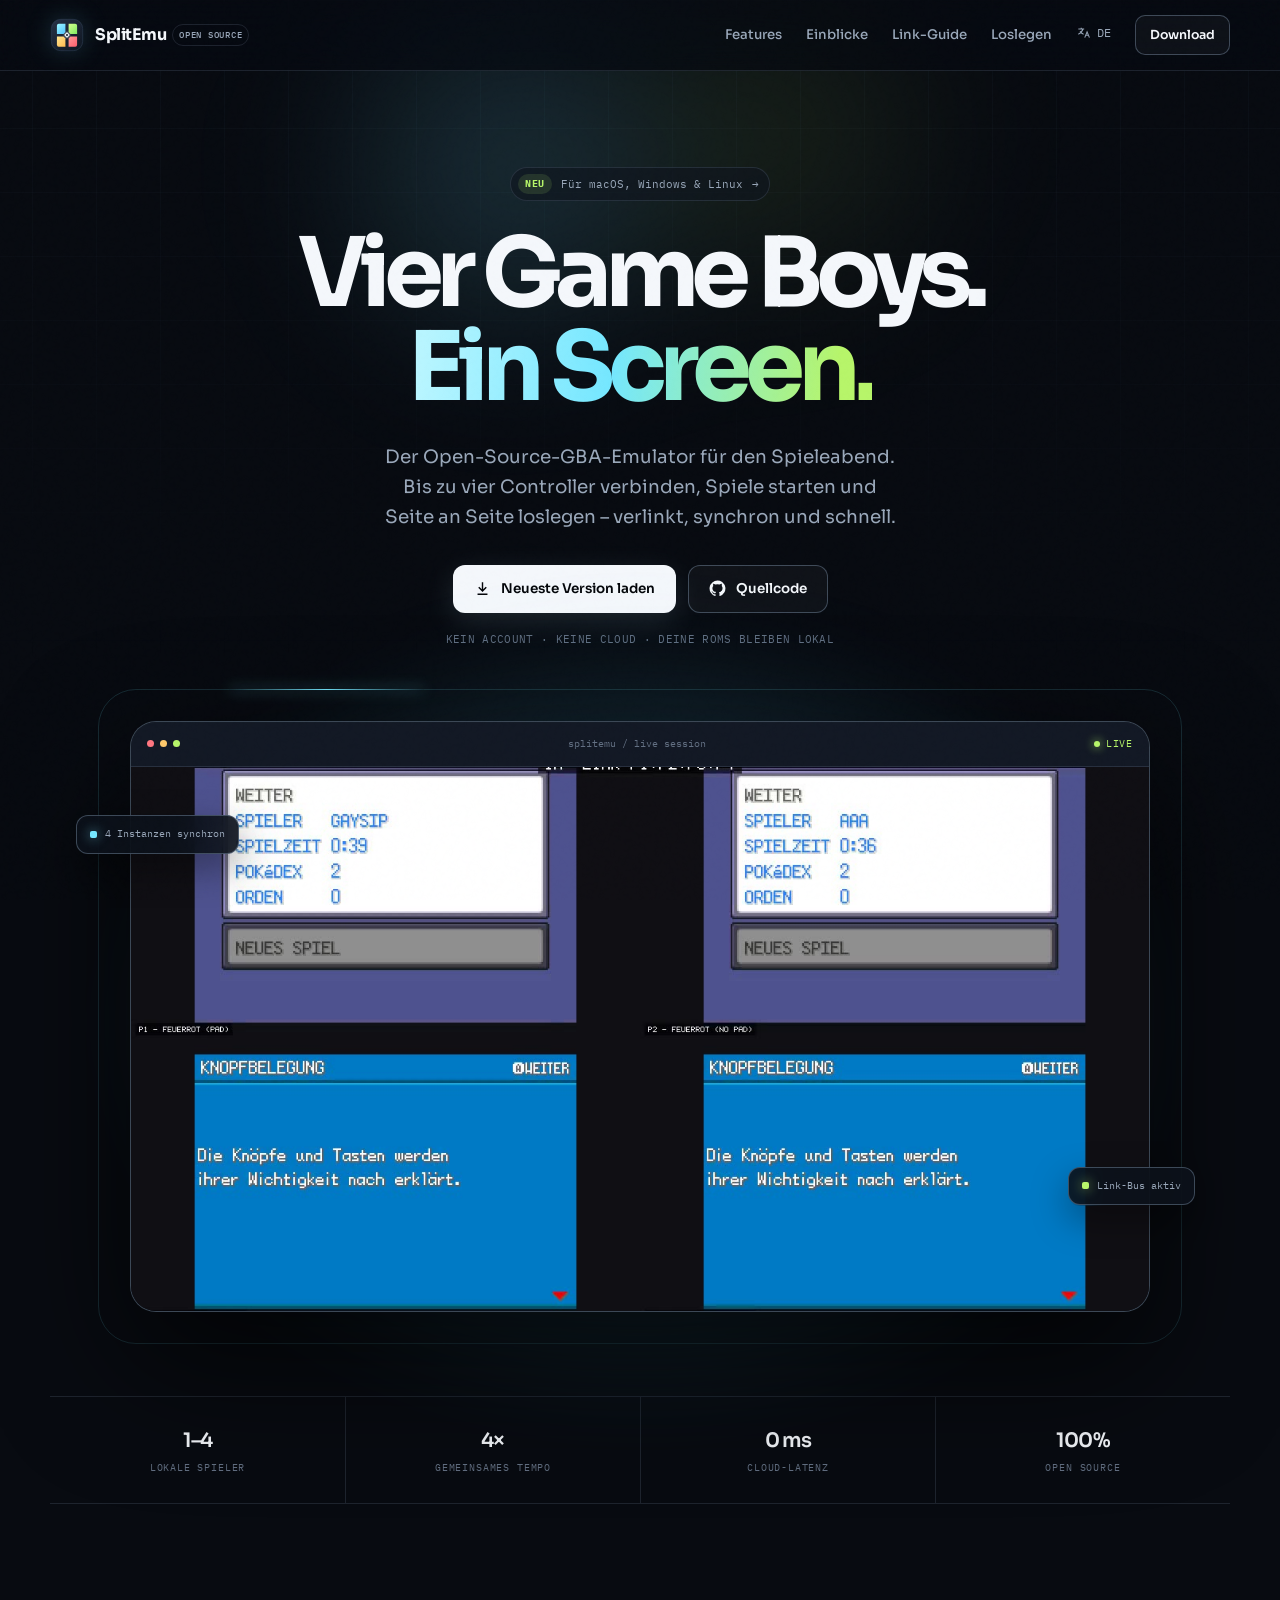
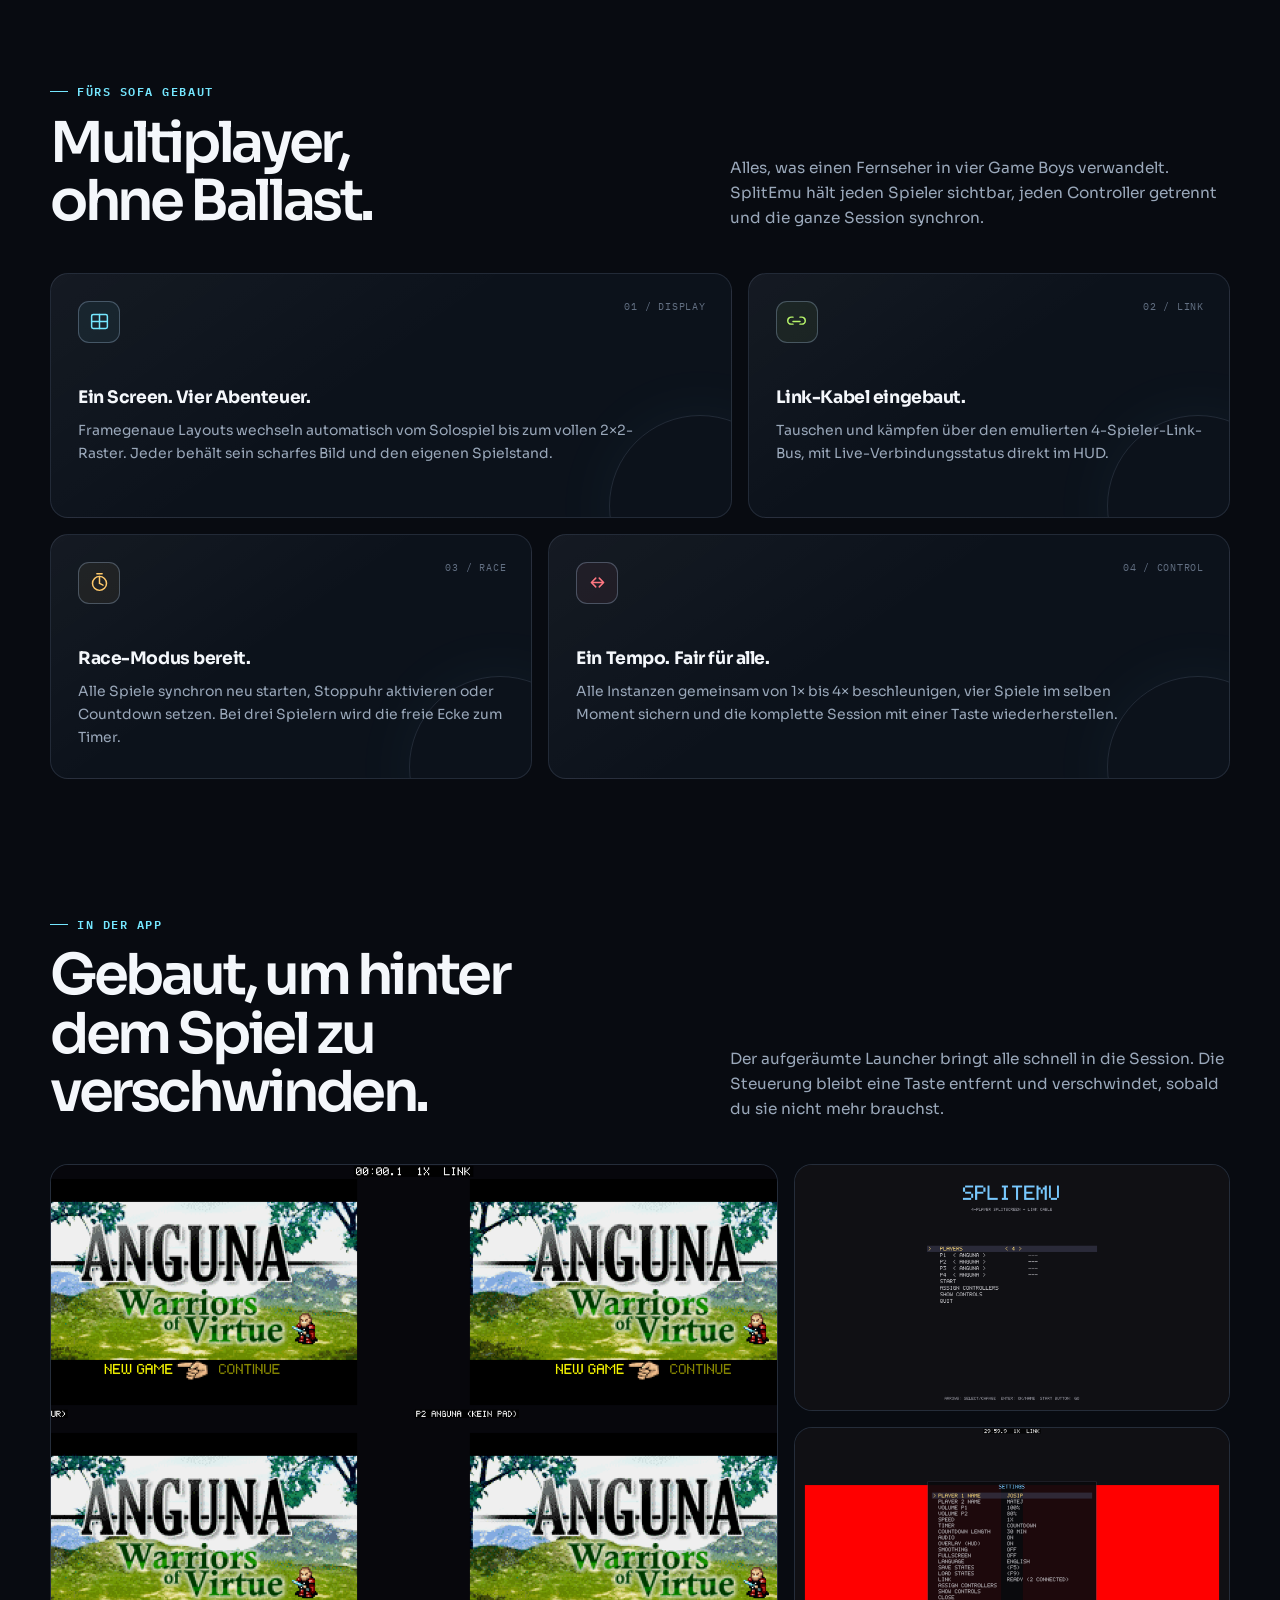
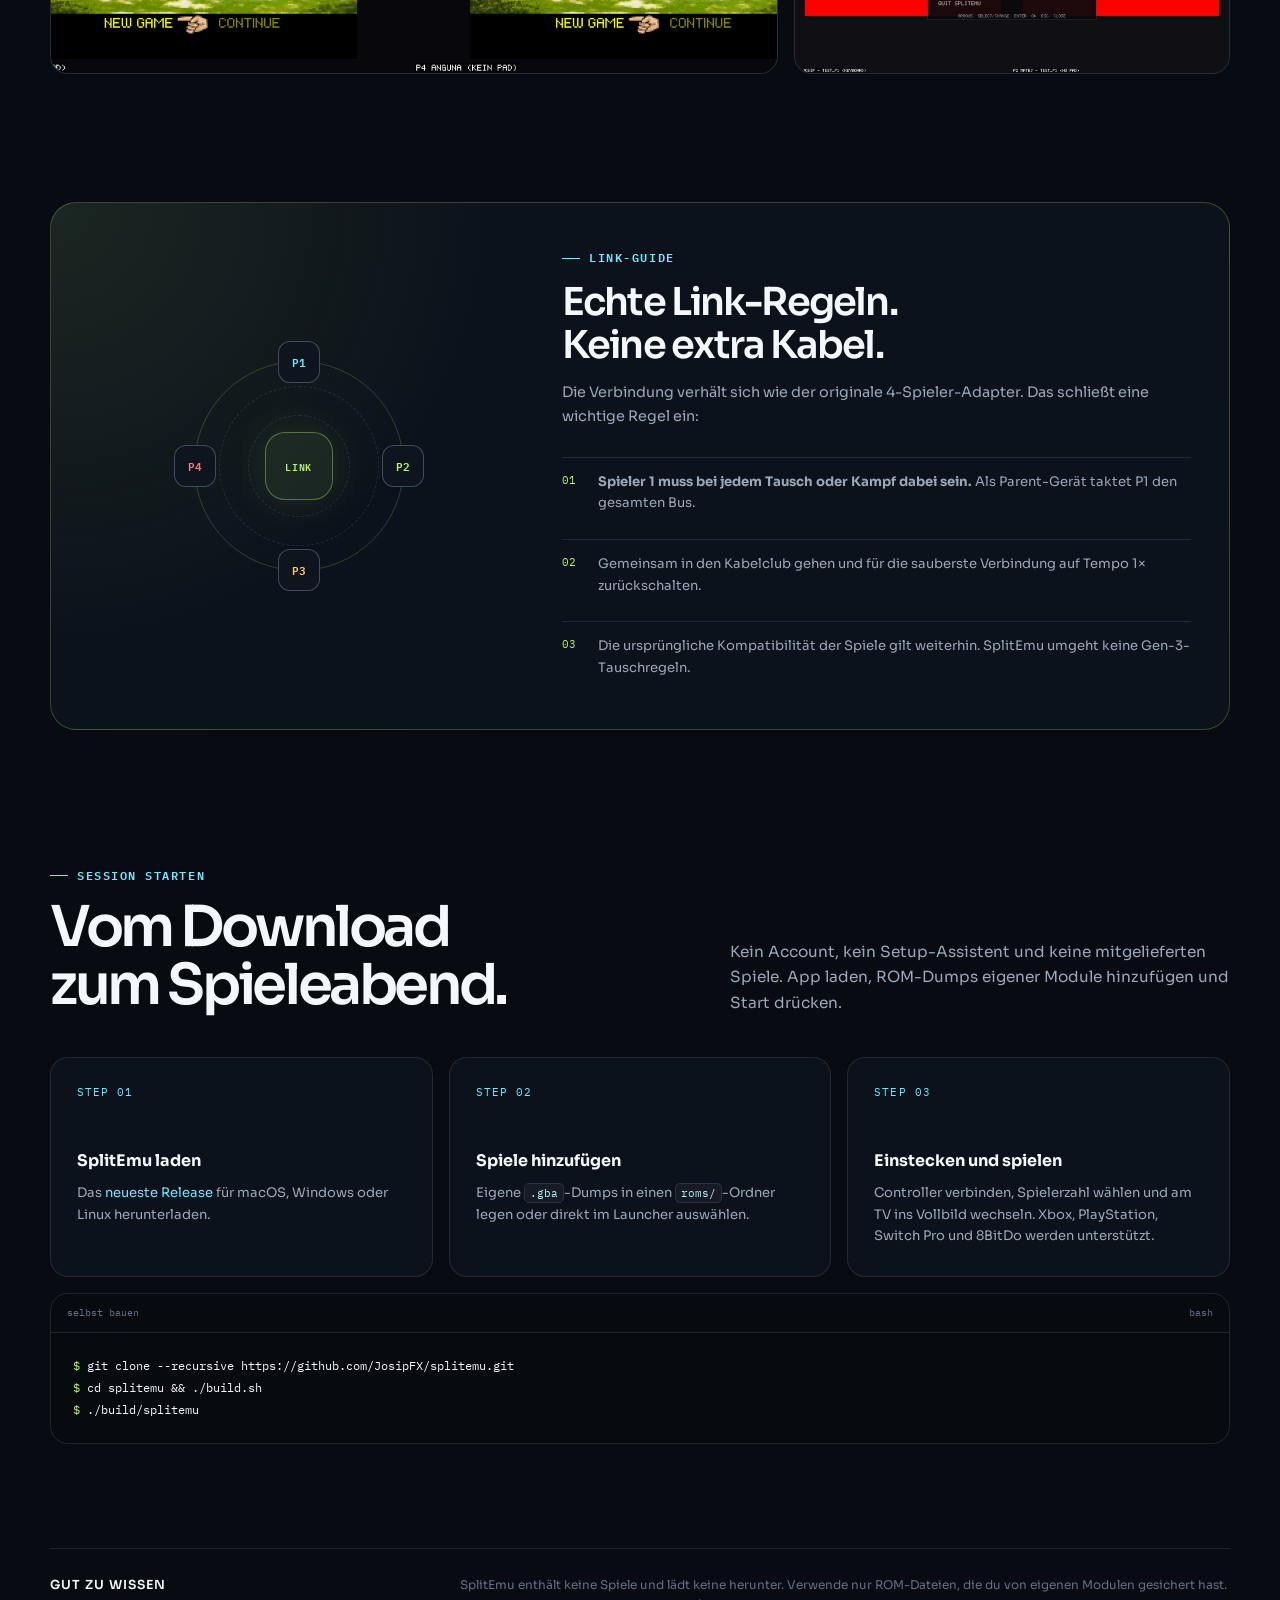
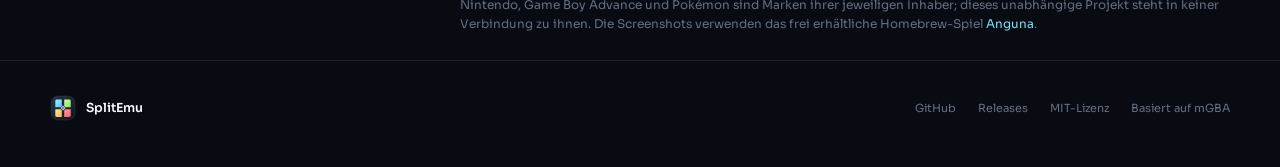
==== commit e91ca5f8: "Redesign SplitEmu marketing site" ====
--- a/docs/de.html
+++ b/docs/de.html
@@ -1,480 +1,252 @@
 <!doctype html>
 <html lang="de">
 <head>
-<meta charset="utf-8">
-<meta name="viewport" content="width=device-width, initial-scale=1">
-<title>SplitEmu · Bis zu 4 Freunde. Ein Bildschirm.</title>
-<meta name="description" content="Splitscreen Couch-Multiplayer für den Game Boy Advance. Bis zu vier Spiele nebeneinander auf einem TV, mit Races, Tausch und gemeinsamem Tempo. Open Source für macOS, Windows und Linux.">
-<link rel="icon" href="img/icon.png">
-<link rel="alternate" hreflang="en" href="index.html">
-<link rel="preconnect" href="https://fonts.googleapis.com">
-<link rel="preconnect" href="https://fonts.gstatic.com" crossorigin>
-<link href="https://fonts.googleapis.com/css2?family=Inter:wght@400;500;600;700;800&family=Press+Start+2P&display=swap" rel="stylesheet">
-<style>
-:root {
-	--bg: #0f1018; --bg-soft: #171821; --panel: #1c1d27; --edge: #2c2d38;
-	--edge-hi: #4a4c62; --text: #eceef4; --dim: #a2a5b4;
-	--red: #e24c4c; --green: #56c878; --blue: #5c8cee; --yellow: #eec852;
-}
-@property --a { syntax: '<angle>'; initial-value: 0deg; inherits: false; }
-* { margin: 0; padding: 0; box-sizing: border-box; }
-html { scroll-behavior: smooth; }
-body { background: var(--bg); color: var(--text); overflow-x: hidden;
-	font-family: Inter, -apple-system, "Segoe UI", Roboto, sans-serif; line-height: 1.65; }
-.wrap { max-width: 1100px; margin: 0 auto; padding: 0 24px; }
-a { color: var(--blue); text-decoration: none; }
-a:hover { text-decoration: underline; }
-.px { font-family: "Press Start 2P", monospace; }
-
-.aurora { position: absolute; width: 780px; height: 780px; border-radius: 50%;
-	filter: blur(100px); opacity: .45; pointer-events: none; z-index: 0;
-	background:
-		radial-gradient(circle at 30% 30%, var(--blue) 0%, transparent 58%),
-		radial-gradient(circle at 72% 38%, var(--red) 0%, transparent 52%),
-		radial-gradient(circle at 46% 72%, var(--green) 0%, transparent 54%),
-		radial-gradient(circle at 82% 78%, var(--yellow) 0%, transparent 48%);
-	animation: drift 16s ease-in-out infinite alternate; }
-.aurora.two { width: 560px; height: 560px; opacity: .25; animation-duration: 24s;
-	animation-direction: alternate-reverse; }
-@keyframes drift {
-	from { transform: translate(-6%, -4%) rotate(0deg) scale(1); }
-	to   { transform: translate(7%, 6%) rotate(45deg) scale(1.16); }
-}
-@media (prefers-reduced-motion: reduce) {
-	.aurora, .wordmark, .blink, .card:hover::before, .starfield { animation: none !important; }
-	.reveal { opacity: 1 !important; transform: none !important; }
-}
-
-/* ---- Sternenhimmel ---- */
-.starfield { position: fixed; inset: 0; z-index: -1; pointer-events: none;
-	background-image:
-		radial-gradient(1px 1px at 63.7% 3.5%, rgba(236,238,244,0.64), transparent),
-		radial-gradient(1px 1px at 22.9% 73.2%, rgba(236,238,244,0.84), transparent),
-		radial-gradient(1px 1px at 88.4% 9.5%, rgba(236,238,244,0.71), transparent),
-		radial-gradient(1px 1px at 3.9% 22.4%, rgba(236,238,244,0.75), transparent),
-		radial-gradient(1px 1px at 3.6% 20.5%, rgba(236,238,244,0.82), transparent),
-		radial-gradient(1px 1px at 54.4% 22.6%, rgba(236,238,244,0.79), transparent),
-		radial-gradient(1px 1px at 80.3% 1.6%, rgba(236,238,244,0.9), transparent),
-		radial-gradient(1px 1px at 69.4% 34.3%, rgba(236,238,244,0.58), transparent),
-		radial-gradient(1px 1px at 94.8% 34.0%, rgba(236,238,244,0.55), transparent),
-		radial-gradient(1px 1px at 10.5% 84.1%, rgba(236,238,244,0.8), transparent),
-		radial-gradient(1px 1px at 80.1% 72.5%, rgba(236,238,244,0.77), transparent),
-		radial-gradient(1px 1px at 96.4% 38.1%, rgba(236,238,244,0.78), transparent),
-		radial-gradient(1px 1px at 82.3% 61.6%, rgba(236,238,244,0.93), transparent),
-		radial-gradient(1px 1px at 57.6% 70.0%, rgba(236,238,244,0.52), transparent),
-		radial-gradient(1px 1px at 23.3% 29.4%, rgba(236,238,244,0.54), transparent),
-		radial-gradient(1px 1px at 23.8% 10.9%, rgba(236,238,244,0.64), transparent),
-		radial-gradient(1px 1px at 63.3% 36.8%, rgba(236,238,244,0.69), transparent),
-		radial-gradient(1px 1px at 21.5% 27.2%, rgba(236,238,244,0.97), transparent),
-		radial-gradient(1px 1px at 64.5% 60.7%, rgba(236,238,244,0.59), transparent),
-		radial-gradient(1px 1px at 72.5% 17.0%, rgba(236,238,244,0.69), transparent),
-		radial-gradient(1px 1px at 98.0% 63.7%, rgba(236,238,244,0.78), transparent),
-		radial-gradient(1px 1px at 68.1% 83.6%, rgba(236,238,244,0.89), transparent),
-		radial-gradient(1px 1px at 23.4% 4.1%, rgba(236,238,244,0.66), transparent),
-		radial-gradient(1px 1px at 27.2% 21.7%, rgba(236,238,244,0.97), transparent),
-		radial-gradient(1px 1px at 86.9% 31.8%, rgba(236,238,244,0.83), transparent),
-		radial-gradient(1px 1px at 39.8% 90.6%, rgba(236,238,244,0.73), transparent),
-		radial-gradient(1px 1px at 27.0% 25.2%, rgba(236,238,244,0.78), transparent),
-		radial-gradient(1px 1px at 26.7% 58.3%, rgba(236,238,244,0.95), transparent),
-		radial-gradient(1px 1px at 40.1% 22.5%, rgba(236,238,244,1.0), transparent),
-		radial-gradient(1px 1px at 50.9% 9.9%, rgba(236,238,244,0.52), transparent),
-		radial-gradient(1px 1px at 11.7% 62.5%, rgba(236,238,244,0.9), transparent),
-		radial-gradient(1px 1px at 42.4% 7.2%, rgba(236,238,244,0.69), transparent),
-		radial-gradient(1px 1px at 98.6% 52.9%, rgba(236,238,244,0.99), transparent),
-		radial-gradient(1px 1px at 85.4% 2.1%, rgba(236,238,244,0.86), transparent);
-	opacity: .5; }
-.starfield.b { background-image:
-		radial-gradient(2px 2px at 67.8% 53.6%, rgba(236,238,244,0.63), transparent),
-		radial-gradient(2px 2px at 63.8% 11.9%, rgba(236,238,244,0.72), transparent),
-		radial-gradient(2px 2px at 45.5% 94.5%, rgba(236,238,244,0.94), transparent),
-		radial-gradient(2px 2px at 26.8% 50.1%, rgba(236,238,244,0.59), transparent),
-		radial-gradient(2px 2px at 90.4% 86.3%, rgba(236,238,244,0.65), transparent),
-		radial-gradient(2px 2px at 63.6% 60.7%, rgba(236,238,244,0.58), transparent),
-		radial-gradient(2px 2px at 75.7% 53.9%, rgba(236,238,244,0.89), transparent),
-		radial-gradient(2px 2px at 53.0% 1.1%, rgba(236,238,244,0.66), transparent),
-		radial-gradient(2px 2px at 2.9% 92.1%, rgba(236,238,244,0.94), transparent),
-		radial-gradient(2px 2px at 82.5% 31.1%, rgba(236,238,244,0.53), transparent),
-		radial-gradient(2px 2px at 87.0% 93.8%, rgba(236,238,244,0.54), transparent),
-		radial-gradient(2px 2px at 48.6% 7.8%, rgba(236,238,244,0.88), transparent),
-		radial-gradient(2px 2px at 76.1% 13.6%, rgba(236,238,244,0.74), transparent),
-		radial-gradient(2px 2px at 54.9% 27.0%, rgba(236,238,244,0.94), transparent),
-		radial-gradient(2px 2px at 42.5% 21.8%, rgba(236,238,244,0.77), transparent),
-		radial-gradient(2px 2px at 72.5% 20.7%, rgba(236,238,244,0.66), transparent),
-		radial-gradient(2px 2px at 98.5% 64.7%, rgba(236,238,244,0.72), transparent),
-		radial-gradient(2px 2px at 51.7% 12.9%, rgba(236,238,244,0.61), transparent);
-	opacity: .45; animation: twinkle 4.2s ease-in-out infinite alternate; }
-.starfield.c { background-image:
-		radial-gradient(3px 3px at 34.1% 58.7%, rgba(236,238,244,0.62), transparent),
-		radial-gradient(3px 3px at 22.6% 8.0%, rgba(236,238,244,0.82), transparent),
-		radial-gradient(3px 3px at 23.4% 89.7%, rgba(236,238,244,0.93), transparent),
-		radial-gradient(3px 3px at 7.9% 24.3%, rgba(236,238,244,0.83), transparent),
-		radial-gradient(3px 3px at 22.0% 14.0%, rgba(236,238,244,0.97), transparent),
-		radial-gradient(3px 3px at 57.0% 47.3%, rgba(236,238,244,0.89), transparent),
-		radial-gradient(3px 3px at 80.1% 19.7%, rgba(236,238,244,0.55), transparent),
-		radial-gradient(3px 3px at 43.2% 42.5%, rgba(236,238,244,0.73), transparent),
-		radial-gradient(3px 3px at 72.4% 67.0%, rgba(236,238,244,0.99), transparent);
-	opacity: .35; animation: twinkle 6s ease-in-out infinite alternate-reverse; }
-@keyframes twinkle { from { opacity: .2; } to { opacity: .75; } }
-
-/* ---- Navigation ---- */
-nav { position: sticky; top: 0; z-index: 50; backdrop-filter: blur(14px);
-	background: rgba(15,16,24,.8); border-bottom: 1px solid var(--edge); }
-.navrow { display: flex; align-items: center; gap: 26px; height: 60px; }
-.brand { display: flex; align-items: center; gap: 10px; font-weight: 800;
-	color: var(--text); font-size: 1.02rem; }
-.brand img { width: 26px; height: 26px; image-rendering: pixelated; }
-.navlinks { margin-left: auto; display: flex; align-items: center; gap: 22px;
-	font-size: .92rem; font-weight: 500; }
-.navlinks > a { color: var(--dim); }
-.navlinks > a:hover { color: var(--text); text-decoration: none; }
-.lang { position: relative; }
-.lang summary { list-style: none; cursor: pointer; display: inline-flex; align-items: center;
-	gap: 7px; color: var(--dim); font-weight: 600; font-size: .9rem; padding: 7px 12px;
-	border: 1px solid var(--edge); border-radius: 8px; }
-.lang summary::-webkit-details-marker { display: none; }
-.lang summary:hover { color: var(--text); border-color: var(--edge-hi); }
-.lang svg { width: 15px; height: 15px; stroke: currentColor; fill: none;
-	stroke-width: 2; stroke-linecap: round; stroke-linejoin: round; }
-.lang[open] > div { position: absolute; right: 0; top: calc(100% + 8px); min-width: 150px;
-	background: var(--panel); border: 1px solid var(--edge); border-radius: 10px;
-	padding: 6px; box-shadow: 0 12px 32px rgba(0,0,0,.45); }
-.lang [role=menuitem] { display: flex; align-items: center; justify-content: space-between;
-	padding: 8px 12px; border-radius: 7px; color: var(--text); font-size: .9rem; }
-.lang [role=menuitem]:hover { background: var(--bg-soft); text-decoration: none; }
-.lang .on { color: var(--green); font-weight: 700; }
-.gh { display: inline-flex; align-items: center; gap: 9px; padding: 7px 14px;
-	border: 1px solid var(--edge); border-radius: 8px; color: var(--text) !important;
-	font-weight: 600; font-size: .9rem; }
-.gh:hover { border-color: var(--edge-hi); text-decoration: none; }
-.gh svg { width: 17px; height: 17px; fill: currentColor; }
-.gh .stars { color: var(--yellow); font-size: .85rem; }
-
-/* ---- Hero ---- */
-header { position: relative; text-align: center; padding: 84px 0 72px; }
-header .aurora { top: -160px; left: 50%; margin-left: -390px; }
-.hero-inner { position: relative; z-index: 1; }
-.wordmark { font-size: clamp(1.9rem, 6.2vw, 3.4rem); line-height: 1.25; letter-spacing: .02em;
-	background: linear-gradient(120deg, var(--blue) 12%, var(--green) 42%, var(--yellow) 70%, var(--red) 96%);
-	-webkit-background-clip: text; background-clip: text; color: transparent;
-	filter: drop-shadow(0 0 26px rgba(92,140,238,.4));
-	animation: boot 1.15s cubic-bezier(.22,.8,.3,1) both; }
-@keyframes boot {
-	0% { transform: translateY(-42vh); }
-	68% { transform: translateY(0); }
-	80% { transform: translateY(-7px); }
-	100% { transform: translateY(0); }
-}
-.tagline { margin-top: 26px; font-size: clamp(.72rem, 2vw, 1.02rem); color: var(--text);
-	letter-spacing: .06em; }
-.sub { color: var(--dim); max-width: 620px; margin: 22px auto 30px; font-size: 1.06rem; }
-.blink { display: inline-block; font-size: .62rem; color: var(--green);
-	letter-spacing: .14em; margin-bottom: 16px; animation: blink 1.2s steps(1) infinite; }
-@keyframes blink { 0%, 55% { opacity: 1; } 56%, 100% { opacity: 0; } }
-.buttons { display: flex; flex-wrap: wrap; gap: 12px; justify-content: center; }
-.btn { display: inline-flex; align-items: center; gap: 10px; padding: 13px 24px;
-	border-radius: 12px; font-weight: 600; font-size: .96rem; color: var(--text);
-	background: var(--panel); border: 1px solid var(--edge);
-	transition: border-color .15s, transform .12s; }
-.btn:hover { border-color: var(--edge-hi); transform: translateY(-2px); text-decoration: none; }
-.btn.primary { background: linear-gradient(120deg, var(--blue), var(--green));
-	color: #0d0e12; border: none; }
-.btn svg { width: 18px; height: 18px; fill: currentColor; flex: none; }
-.platnote { color: var(--dim); font-size: .86rem; margin-top: 20px; }
-
-/* ---- Demo-Video im Retro-Frame ---- */
-.screen { position: relative; z-index: 1; max-width: 880px; margin: 54px auto 0;
-	border-radius: 18px; padding: 14px; background: #101014;
-	border: 1px solid var(--edge); box-shadow: 0 30px 80px rgba(0,0,0,.55), 0 0 60px rgba(92,140,238,.14);
-	transform: perspective(1400px) rotateX(7deg); transform-origin: center top;
-	transition: transform .5s cubic-bezier(.2,.7,.3,1); }
-.screen:hover { transform: perspective(1400px) rotateX(0deg); }
-.screen .inner { position: relative; border-radius: 10px; overflow: hidden; }
-.screen video { display: block; width: 100%; }
-.screen .inner::after { content: ''; position: absolute; inset: 0; pointer-events: none;
-	background: repeating-linear-gradient(0deg, rgba(0,0,0,.14) 0 1px, transparent 1px 3px); }
-.screen figcaption { padding: 12px 6px 2px; color: var(--dim); font-size: .82rem;
-	text-align: center; }
-.screen figcaption b { color: var(--green); font-weight: 600; }
-
-/* ---- Sections ---- */
-section { position: relative; padding: 78px 0 20px; }
-h2 { font-size: 1.15rem; margin-bottom: 10px; letter-spacing: .03em; }
-h2.px { color: var(--text); }
-.lead { color: var(--dim); margin-bottom: 34px; max-width: 640px; }
-.reveal { opacity: 0; transform: translateY(20px); transition: opacity .6s, transform .6s; }
-.reveal.in { opacity: 1; transform: none; }
-
-.features { display: grid; grid-template-columns: repeat(auto-fit, minmax(300px, 1fr)); gap: 16px; }
-.card { position: relative; background: var(--panel); border: 1px solid var(--edge);
-	border-radius: 14px; padding: 24px; transition: transform .15s; }
-.card:hover { transform: translateY(-3px); }
-.card::before { content: ''; position: absolute; inset: -1px; border-radius: 14px;
-	padding: 1px; opacity: 0; transition: opacity .25s; pointer-events: none;
-	background: conic-gradient(from var(--a), transparent 0 62%, var(--blue) 74%, var(--green) 86%, transparent 98%);
-	-webkit-mask: linear-gradient(#000 0 0) content-box, linear-gradient(#000 0 0);
-	-webkit-mask-composite: xor; mask: linear-gradient(#000 0 0) content-box, linear-gradient(#000 0 0);
-	mask-composite: exclude; }
-.card:hover::before { opacity: 1; animation: spin 2.6s linear infinite; }
-@keyframes spin { to { --a: 360deg; } }
-.card .ico { width: 46px; height: 46px; display: flex; align-items: center;
-	justify-content: center; border-radius: 11px; margin-bottom: 16px; }
-.card .ico svg { width: 23px; height: 23px; fill: none; stroke: currentColor;
-	stroke-width: 2; stroke-linecap: round; stroke-linejoin: round; }
-.ico.c1 { background: rgba(92,140,238,.14); color: var(--blue); }
-.ico.c2 { background: rgba(226,76,76,.14); color: var(--red); }
-.ico.c3 { background: rgba(238,200,82,.14); color: var(--yellow); }
-.ico.c4 { background: rgba(86,200,120,.14); color: var(--green); }
-.card h3 { font-size: 1.01rem; margin-bottom: 6px; }
-.card p { color: var(--dim); font-size: .93rem; }
-#features .aurora { top: 30px; right: -430px; }
-
-.shots { display: grid; grid-template-columns: repeat(auto-fit, minmax(300px, 1fr)); gap: 16px; }
-.shots figure.wide { grid-column: 1 / -1; }
-.shots img { width: 100%; border-radius: 10px; border: 1px solid var(--edge);
-	display: block; cursor: zoom-in; transition: border-color .15s; }
-.shots img:hover { border-color: var(--edge-hi); }
-.shots figcaption { color: var(--dim); font-size: .85rem; padding-top: 8px; }
-dialog.lb { border: none; background: rgba(10,10,14,.92); max-width: none; max-height: none;
-	width: 100vw; height: 100vh; display: grid; place-items: center; padding: 4vh 4vw; }
-dialog.lb:not([open]) { display: none; }
-dialog.lb img { max-width: 92vw; max-height: 84vh; border-radius: 10px;
-	border: 1px solid var(--edge-hi); cursor: zoom-out; }
-dialog.lb p { color: var(--dim); font-size: .9rem; margin-top: 12px; text-align: center; }
-dialog.lb::backdrop { background: transparent; }
-
-.rules { position: relative; z-index: 1; background: var(--panel);
-	border: 1px solid var(--edge); border-radius: 14px; padding: 26px 30px; }
-.rules li { margin: 10px 0 10px 20px; color: var(--dim); }
-.rules li strong { color: var(--yellow); }
-
-.steps { display: grid; grid-template-columns: repeat(auto-fit, minmax(260px, 1fr)); gap: 16px; }
-.step { position: relative; z-index: 1; background: var(--panel);
-	border: 1px solid var(--edge); border-radius: 14px; padding: 24px; }
-.step .num { font-size: .6rem; color: var(--green); letter-spacing: .1em; margin-bottom: 12px; }
-.step h3 { font-size: 1.01rem; margin-bottom: 6px; }
-.step p { color: var(--dim); font-size: .93rem; }
-.step code { background: var(--bg-soft); border: 1px solid var(--edge); border-radius: 5px;
-	padding: 1px 6px; font-size: .85em; }
-pre.code { position: relative; z-index: 1; background: #121216; border: 1px solid var(--edge);
-	border-radius: 14px; padding: 20px 24px; margin-top: 18px; overflow-x: auto;
-	font-family: "SF Mono", ui-monospace, Consolas, monospace; font-size: .9rem;
-	line-height: 1.7; color: var(--text); }
-pre.code .c { color: var(--dim); }
-pre.code .g { color: var(--green); }
-#get-started .aurora { bottom: -280px; left: -430px; }
-
-.legal { color: var(--dim); font-size: .9rem; max-width: 780px; }
-footer { border-top: 1px solid var(--edge); margin-top: 76px; padding: 34px 0 58px;
-	color: var(--dim); font-size: .9rem; text-align: center; }
-footer a { color: var(--text); }
-</style>
+	<meta charset="utf-8">
+	<meta name="viewport" content="width=device-width, initial-scale=1">
+	<title>SplitEmu · Vier Game Boys. Ein Screen.</title>
+	<meta name="description" content="Open-Source Splitscreen-Couch-Multiplayer für den Game Boy Advance. Bis zu vier verlinkte Spiele auf einem TV – mit gemeinsamem Tempo, Race-Timer und Controller-Support.">
+	<meta name="theme-color" content="#080b11">
+	<link rel="icon" href="img/splitemu-mark.svg" type="image/svg+xml">
+	<link rel="alternate" hreflang="en" href="index.html">
+	<link rel="stylesheet" href="site.css">
 </head>
 <body>
-
-<div class="starfield"></div>
-<div class="starfield b"></div>
-<div class="starfield c"></div>
-
-<nav><div class="wrap navrow">
-	<a class="brand" href="#"><img src="img/icon.png" alt="">SplitEmu</a>
-	<div class="navlinks">
-		<a href="#features">Features</a>
-		<a href="#screenshots">Screenshots</a>
-		<a href="#link">Link-Guide</a>
-		<a href="#get-started">Loslegen</a>
-		<details class="lang">
-			<summary><svg viewBox="0 0 24 24"><path d="m5 8 6 6"/><path d="m4 14 6-6 2-3"/><path d="M2 5h12"/><path d="M7 2h1"/><path d="m22 22-5-10-5 10"/><path d="M14 18h6"/></svg>DE</summary>
-			<div role="menu">
-				<a role="menuitem" href="index.html">English</a>
-				<a role="menuitem" href="de.html">Deutsch <span class="on">✓</span></a>
-			</div>
-		</details>
-		<a class="gh" href="https://github.com/JosipFX/splitemu">
-			<svg viewBox="0 0 24 24"><path d="M12 .297c-6.63 0-12 5.373-12 12 0 5.303 3.438 9.8 8.205 11.385.6.113.82-.258.82-.577 0-.285-.01-1.04-.015-2.04-3.338.724-4.042-1.61-4.042-1.61C4.422 18.07 3.633 17.7 3.633 17.7c-1.087-.744.084-.729.084-.729 1.205.084 1.838 1.236 1.838 1.236 1.07 1.835 2.809 1.305 3.495.998.108-.776.417-1.305.76-1.605-2.665-.3-5.466-1.332-5.466-5.93 0-1.31.465-2.38 1.235-3.22-.135-.303-.54-1.523.105-3.176 0 0 1.005-.322 3.3 1.23.96-.267 1.98-.399 3-.405 1.02.006 2.04.138 3 .405 2.28-1.552 3.285-1.23 3.285-1.23.645 1.653.24 2.873.12 3.176.765.84 1.23 1.91 1.23 3.22 0 4.61-2.805 5.625-5.475 5.92.42.36.81 1.096.81 2.22 0 1.606-.015 2.896-.015 3.286 0 .315.21.69.825.57C20.565 22.092 24 17.592 24 12.297c0-6.627-5.373-12-12-12"/></svg>
-			GitHub <span class="stars" id="stars"></span>
-		</a>
-	</div>
-</div></nav>
-
-<header>
-	<div class="aurora"></div>
-	<div class="wrap hero-inner">
-		<h1 class="wordmark px">SplitEmu</h1>
-		<p class="tagline px">BIS ZU 4 FREUNDE. EIN SCREEN.</p>
-		<p class="sub">Splitscreen Couch-Multiplayer für den Game Boy Advance.
-		Controller einstecken, aufs Sofa setzen und zusammen spielen wie 2004:
-		um die Wette leveln, nebeneinander erkunden, tauschen wenn es sein muss.</p>
-		<div><span class="blink px">&#9654; PRESS START</span></div>
-		<div class="buttons">
-			<a class="btn primary" href="https://github.com/JosipFX/splitemu/releases/latest">
-				<svg viewBox="0 0 24 24"><path d="M12 3v10.6l-3.6-3.6-1.8 1.8L12 18.2l5.4-6.4-1.8-1.8-3.6 3.6V3zM5 19h14v2H5z"/></svg>
-				Download</a>
-			<a class="btn" href="https://github.com/JosipFX/splitemu/releases/latest">
-				<svg viewBox="0 0 24 24"><path d="M12.152 6.896c-.948 0-2.415-1.078-3.96-1.04-2.04.027-3.91 1.183-4.961 3.014-2.117 3.675-.546 9.103 1.519 12.09 1.013 1.454 2.208 3.09 3.792 3.039 1.52-.065 2.09-.987 3.935-.987 1.831 0 2.35.987 3.96.948 1.637-.026 2.676-1.48 3.676-2.948 1.156-1.688 1.636-3.325 1.662-3.415-.039-.013-3.182-1.221-3.22-4.857-.026-3.04 2.48-4.494 2.597-4.559-1.429-2.09-3.623-2.324-4.39-2.376-2-.156-3.675 1.09-4.61 1.09zM15.53 3.83c.843-1.012 1.4-2.427 1.245-3.83-1.207.052-2.662.805-3.532 1.818-.78.896-1.454 2.338-1.273 3.714 1.338.104 2.715-.688 3.559-1.701"/></svg>
-				macOS</a>
-			<a class="btn" href="https://github.com/JosipFX/splitemu/releases/latest">
-				<svg viewBox="0 0 24 24"><path d="M3 3h8.5v8.5H3zM12.5 3H21v8.5h-8.5zM3 12.5h8.5V21H3zM12.5 12.5H21V21h-8.5z"/></svg>
-				Windows</a>
-			<a class="btn" href="https://github.com/JosipFX/splitemu/releases/latest">
-				<svg viewBox="0 0 24 24"><path d="M12.504 0c-.155 0-.315.008-.48.021-4.226.333-3.105 4.807-3.17 6.298-.076 1.092-.3 1.953-1.05 3.02-.885 1.051-2.127 2.75-2.716 4.521-.278.832-.41 1.684-.287 2.489a.424.424 0 00-.11.135c-.26.268-.45.6-.663.839-.199.199-.485.267-.797.4-.313.136-.658.269-.864.68-.09.189-.136.394-.132.602 0 .199.027.4.055.536.058.399.116.728.04.97-.249.68-.28 1.145-.106 1.484.174.334.535.47.94.601.81.2 1.91.135 2.774.6.926.466 1.866.67 2.616.47.526-.116.97-.464 1.208-.946.587-.003 1.23-.269 2.26-.334.699-.058 1.574.267 2.577.2.025.134.063.198.114.333l.003.003c.391.778 1.113 1.132 1.884 1.071.771-.06 1.592-.536 2.257-1.306.631-.765 1.683-1.084 2.378-1.503.348-.199.629-.469.649-.853.023-.4-.2-.811-.714-1.376v-.097l-.003-.003c-.17-.2-.25-.535-.338-.926-.085-.401-.182-.786-.492-1.046h-.003c-.059-.054-.123-.067-.188-.135a.357.357 0 00-.19-.064c.431-1.278.264-2.55-.173-3.694-.533-1.41-1.465-2.638-2.175-3.483-.796-1.005-1.576-1.957-1.56-3.368.026-2.152.236-6.133-3.544-6.139zm.529 3.405h.013c.213 0 .396.062.584.198.19.135.33.332.438.533.105.259.158.459.166.724 0-.02.006-.04.006-.06v.105a.086.086 0 01-.004-.021l-.004-.024a1.807 1.807 0 01-.15.706.953.953 0 01-.213.335.71.71 0 00-.088-.042c-.104-.045-.198-.064-.284-.133a1.312 1.312 0 00-.22-.066c.05-.06.146-.133.183-.198.053-.128.082-.264.088-.402v-.02a1.21 1.21 0 00-.061-.4c-.045-.134-.101-.2-.183-.333-.084-.066-.167-.132-.267-.132h-.016c-.093 0-.176.03-.262.132a.8.8 0 00-.205.334 1.18 1.18 0 00-.09.4v.019c.002.089.008.179.02.267-.193-.067-.438-.135-.607-.202a1.635 1.635 0 01-.018-.2v-.02a1.772 1.772 0 01.15-.768c.082-.22.232-.406.43-.533a.985.985 0 01.594-.2zm-2.962.059h.036c.142 0 .27.048.399.135.146.129.264.288.344.465.09.199.14.4.153.667v.004c.007.134.006.2-.002.266v.08c-.03.007-.056.018-.083.024-.152.055-.274.135-.393.2.012-.09.013-.18.003-.267v-.015c-.012-.133-.04-.2-.082-.333a.613.613 0 00-.166-.267.248.248 0 00-.183-.064h-.021c-.071.006-.13.04-.186.132a.552.552 0 00-.12.27.944.944 0 00-.023.33v.015c.012.135.037.2.08.334.046.134.098.2.166.268.01.009.02.018.034.024-.07.057-.117.07-.176.136a.304.304 0 01-.131.068 2.62 2.62 0 01-.275-.402 1.772 1.772 0 01-.155-.667 1.759 1.759 0 01.08-.668 1.43 1.43 0 01.283-.535c.128-.133.26-.2.418-.2zm1.37 1.706c.332 0 .733.065 1.216.399.293.2.523.269 1.052.468h.003c.255.136.405.266.478.399v-.131a.571.571 0 01.016.47c-.123.31-.516.643-1.063.842v.002c-.268.135-.501.333-.775.465-.276.135-.588.292-1.012.267a1.139 1.139 0 01-.448-.067 3.566 3.566 0 01-.322-.198c-.195-.135-.363-.332-.612-.465v-.005h-.005c-.4-.246-.616-.512-.686-.71-.07-.268-.005-.47.193-.6.224-.135.38-.271.483-.336.104-.074.143-.102.176-.131h.002v-.003c.169-.202.436-.47.839-.601.139-.036.294-.065.466-.065zm2.8 2.142c.358 1.417 1.196 3.475 1.735 4.473.286.534.855 1.659 1.102 3.024.156-.005.33.018.513.064.646-1.671-.546-3.467-1.089-3.966-.22-.2-.232-.335-.123-.335.59.534 1.365 1.572 1.646 2.757.13.535.16 1.104.021 1.67.067.028.135.06.205.067 1.032.534 1.413.938 1.23 1.537v-.043c-.06-.003-.12 0-.18 0h-.016c.151-.467-.182-.825-1.065-1.224-.915-.4-1.646-.336-1.77.465-.008.043-.013.066-.018.135-.068.023-.139.053-.209.064-.43.268-.662.669-.793 1.187-.13.533-.17 1.156-.205 1.869v.003c-.02.334-.17.838-.319 1.35-1.5 1.072-3.58 1.538-5.348.334a2.645 2.645 0 00-.402-.533 1.45 1.45 0 00-.275-.333c.182 0 .338-.03.465-.067a.615.615 0 00.314-.334c.108-.267 0-.697-.345-1.163-.345-.467-.931-.995-1.788-1.521-.63-.4-.986-.87-1.15-1.396-.165-.534-.143-1.085-.015-1.645.245-1.07.873-2.11 1.274-2.763.107-.065.037.135-.408.974-.396.751-1.14 2.497-.122 3.854a8.123 8.123 0 01.647-2.876c.564-1.278 1.743-3.504 1.836-5.268.048.036.217.135.289.202.218.133.38.333.59.465.21.201.477.335.876.335.039.003.075.006.11.006.412 0 .73-.134.997-.268.29-.134.52-.334.74-.4h.005c.467-.135.835-.402 1.044-.7zm2.185 8.958c.037.6.343 1.245.882 1.377.588.134 1.434-.333 1.791-.765l.211-.01c.315-.007.577.01.847.268l.003.003c.208.199.305.53.391.876.085.4.154.78.409 1.066.486.527.645.906.636 1.14l.003-.007v.018l-.003-.012c-.015.262-.185.396-.498.595-.63.401-1.746.712-2.457 1.57-.618.737-1.37 1.14-2.036 1.191-.664.053-1.237-.2-1.574-.898l-.005-.003c-.21-.4-.12-1.025.056-1.69.176-.668.428-1.344.463-1.897.037-.714.076-1.335.195-1.814.12-.465.308-.797.641-.984l.045-.022zm-10.814.049h.01c.053 0 .105.005.157.014.376.055.706.333 1.023.752l.91 1.664.003.003c.243.533.754 1.064 1.189 1.637.434.598.77 1.131.729 1.57v.006c-.057.744-.48 1.148-1.125 1.294-.645.135-1.52.002-2.395-.464-.968-.536-2.118-.469-2.857-.602-.369-.066-.61-.2-.723-.4-.11-.2-.113-.602.123-1.23v-.004l.002-.003c.117-.334.03-.752-.027-1.118-.055-.401-.083-.71.043-.94.16-.334.396-.4.69-.533.294-.135.64-.202.915-.47h.002v-.002c.256-.268.445-.601.668-.838.19-.201.38-.336.663-.336zm7.159-9.074c-.435.201-.945.535-1.488.535-.542 0-.97-.267-1.28-.466-.154-.134-.28-.268-.373-.335-.164-.134-.144-.333-.074-.333.109.016.129.134.199.2.096.066.215.2.36.333.292.2.68.467 1.167.467.485 0 1.053-.267 1.398-.466.195-.135.445-.334.648-.467.156-.136.149-.267.279-.267.128.016.034.134-.147.332a8.097 8.097 0 01-.69.468zm-1.082-1.583V5.64c-.006-.02.013-.042.029-.05.074-.043.18-.027.26.004.063 0 .16.067.15.135-.006.049-.085.066-.135.066-.055 0-.092-.043-.141-.068-.052-.018-.146-.008-.163-.065zm-.551 0c-.02.058-.113.049-.166.066-.047.025-.086.068-.14.068-.05 0-.13-.02-.136-.068-.01-.066.088-.133.15-.133.08-.031.184-.047.259-.005.019.009.036.03.03.05v.02h.003z"/></svg>
-				Linux</a>
+	<a class="skip-link" href="#main">Zum Inhalt springen</a>
+
+	<nav class="site-nav" aria-label="Hauptnavigation">
+		<div class="shell nav-inner">
+			<a class="brand" href="#" aria-label="SplitEmu Startseite">
+				<img src="img/splitemu-mark.svg" alt="">
+				<span>SplitEmu</span>
+				<small>open source</small>
+			</a>
+			<button class="menu-button" type="button" aria-label="Navigation öffnen" aria-expanded="false"><span></span></button>
+			<div class="navlinks">
+				<a href="#features">Features</a>
+				<a href="#showcase">Einblicke</a>
+				<a href="#link">Link-Guide</a>
+				<a href="#start">Loslegen</a>
+				<details class="language">
+					<summary aria-label="Sprache wechseln">
+						<svg viewBox="0 0 24 24" fill="none" stroke="currentColor" stroke-width="1.8"><path d="M4 5h10M9 3v2m3 0c-1 4-4 7-8 9m3-5c1 2 3 4 6 5m2 6 4-10 4 10m-6-4h4"/></svg>
+						DE
+					</summary>
+					<div class="language-menu">
+						<a href="index.html">English</a>
+						<a class="active" href="de.html">Deutsch</a>
+					</div>
+				</details>
+				<a class="nav-download" href="https://github.com/JosipFX/splitemu/releases/latest">Download</a>
+			</div>
 		</div>
-		<p class="platnote">macOS (Apple Silicon und Intel) · Windows 64-bit Installer oder portabel ·
-		Linux AppImage oder tar.gz. Komplett eigenständig, nichts weiter zu installieren.</p>
-
-		<figure class="screen">
-			<div class="inner">
-				<video autoplay muted loop playsinline poster="video/poster.jpg">
-					<source src="video/demo.mp4" type="video/mp4">
-				</video>
-			</div>
-			<figcaption><b>LIVE-DEMO</b> · vier verlinkte Instanzen, in Echtzeit aufgenommen auf Apple Silicon</figcaption>
-		</figure>
-	</div>
-</header>
-
-<section id="features"><div class="wrap">
-	<div class="aurora two"></div>
-	<h2 class="px reveal">// GEBAUT FUER SPIELEABENDE</h2>
-	<p class="lead reveal">Alles, was vier Game Boys auf einen Fernseher bringt. Und nichts darüber hinaus.</p>
-	<div class="features">
-		<div class="card reveal"><div class="ico c1"><svg viewBox="0 0 24 24"><line x1="6" x2="10" y1="11" y2="11"/><line x1="8" x2="8" y1="9" y2="13"/><line x1="15" x2="15.01" y1="12" y2="12"/><line x1="18" x2="18.01" y1="10" y2="10"/><path d="M17.32 5H6.68a4 4 0 0 0-3.978 3.59c-.006.052-.01.101-.017.152C2.604 9.416 2 14.456 2 16a3 3 0 0 0 3 3c1 0 1.5-.5 2-1l1.414-1.414A2 2 0 0 1 9.828 16h4.344a2 2 0 0 1 1.414.586L17 18c.5.5 1 1 2 1a3 3 0 0 0 3-3c0-1.545-.604-6.584-.685-7.258-.007-.05-.011-.1-.017-.151A4 4 0 0 0 17.32 5z"/></svg></div>
-		<h3>1 bis 4 Spieler, ein Bildschirm</h3>
-		<p>Framegenauer Splitscreen. Xbox, PlayStation, Switch Pro und 8BitDo funktionieren
-		sofort: einfach einstecken oder im Menü pro Spieler zuweisen. Spieler 1 kann
-		auch die Tastatur nutzen.</p></div>
-		<div class="card reveal"><div class="ico c2"><svg viewBox="0 0 24 24"><path d="M17 19a1 1 0 0 1-1-1v-2a2 2 0 0 1 2-2h2a2 2 0 0 1 2 2v2a1 1 0 0 1-1 1z"/><path d="M17 21v-2"/><path d="M19 14V6.5a1 1 0 0 0-7 0v11a1 1 0 0 1-7 0V10"/><path d="M21 21v-2"/><path d="M3 5V3"/><path d="M4 10a2 2 0 0 1-2-2V6a1 1 0 0 1 1-1h4a1 1 0 0 1 1 1v2a2 2 0 0 1-2 2z"/><path d="M7 5V3"/></svg></div>
-		<h3>Link-Kabel eingebaut</h3>
-		<p>Alle Instanzen hängen am emulierten 4-Spieler-Link. Tauschen und Kämpfen
-		funktioniert wie auf echter Hardware, mit Live-Status im HUD.</p></div>
-		<div class="card reveal"><div class="ico c3"><svg viewBox="0 0 24 24"><line x1="10" x2="14" y1="2" y2="2"/><line x1="12" x2="15" y1="14" y2="11"/><circle cx="12" cy="14" r="8"/></svg></div>
-		<h3>Race-Modus</h3>
-		<p>Ein Hotkey startet alle Spiele synchron neu. Stoppuhr oder Countdown laufen
-		gross im Bild. Wer kommt in 30 Minuten am weitesten?</p></div>
-		<div class="card reveal"><div class="ico c4"><svg viewBox="0 0 24 24"><path d="M12 6a2 2 0 0 1 3.414-1.414l6 6a2 2 0 0 1 0 2.828l-6 6A2 2 0 0 1 12 18z"/><path d="M2 6a2 2 0 0 1 3.414-1.414l6 6a2 2 0 0 1 0 2.828l-6 6A2 2 0 0 1 2 18z"/></svg></div>
-		<h3>Tempo 1x bis 4x für alle</h3>
-		<p>Ein Tastendruck beschleunigt alle gleichzeitig. Grinden wird erträglich und
-		niemand kann heimlich vorspulen.</p></div>
-		<div class="card reveal"><div class="ico c1"><svg viewBox="0 0 24 24"><path d="M15.2 3a2 2 0 0 1 1.4.6l3.8 3.8a2 2 0 0 1 .6 1.4V19a2 2 0 0 1-2 2H5a2 2 0 0 1-2-2V5a2 2 0 0 1 2-2z"/><path d="M17 21v-7a1 1 0 0 0-1-1H8a1 1 0 0 0-1 1v7"/><path d="M7 3v4a1 1 0 0 0 1 1h7"/></svg></div>
-		<h3>Savestates für alle</h3>
-		<p>F5 sichert alle vier Spiele im selben Moment, F9 lädt sie zurück. Eigene
-		Spielstände pro Spieler, auch mit nur einem ROM.</p></div>
-		<div class="card reveal"><div class="ico c4"><svg viewBox="0 0 24 24"><path d="m5 8 6 6"/><path d="m4 14 6-6 2-3"/><path d="M2 5h12"/><path d="M7 2h1"/><path d="m22 22-5-10-5 10"/><path d="M14 18h6"/></svg></div>
-		<h3>Deutsch und Englisch</h3>
-		<p>Launcher, Menüs und Steuerungs-Übersicht starten auf Englisch und lassen sich
-		in den Einstellungen live auf Deutsch umschalten. Alles wird gespeichert.</p></div>
-	</div>
-</div></section>
-
-<section id="screenshots"><div class="wrap">
-	<h2 class="px reveal">// SCREENSHOTS</h2>
-	<p class="lead reveal">Bilder anklicken zum Vergrössern. Gezeigt mit der frei erhältlichen
-	Homebrew <a href="https://www.bitethechili.com/anguna">Anguna</a>; für den Ernstfall
-	bringt ihr eure eigenen Modul-Dumps mit.</p>
-	<div class="shots">
-		<figure class="wide reveal"><img src="img/anguna4.png" data-cap="Vier Instanzen, ein Bildschirm. Jeder Spieler behält seinen eigenen Spielstand." alt="Four GBA instances in a 2x2 split screen grid" loading="lazy">
-		<figcaption>Vier Instanzen, ein Bildschirm. Jeder mit eigenem Spielstand.</figcaption></figure>
-		<figure class="reveal"><img src="img/launcher.png" data-cap="Das Startmenü: ROM pro Spieler, Spielerzahl, Namen." alt="Launcher screen" loading="lazy">
-		<figcaption>Das Startmenü: ROM pro Spieler, Spielerzahl, Namen.</figcaption></figure>
-		<figure class="reveal"><img src="img/menu.png" data-cap="Einstellungen im Spiel: Namen, Lautstärke pro Spieler, Timer, Savestates." alt="Settings menu" loading="lazy">
-		<figcaption>Einstellungen: Namen, Lautstärke, Timer, Savestates.</figcaption></figure>
-		<figure class="reveal"><img src="img/pads.png" data-cap="Controller zuweisen: Spieler wählen, Knopf drücken. Fertig." alt="Controller assignment page" loading="lazy">
-		<figcaption>Controller zuweisen: Spieler wählen, Knopf drücken.</figcaption></figure>
-		<figure class="reveal"><img src="img/timer.png" data-cap="Bei drei Spielern wird die freie Ecke zum grossen Race-Timer." alt="Three player mode with race timer" loading="lazy">
-		<figcaption>Drei Spieler? Die freie Ecke wird zum Race-Timer.</figcaption></figure>
-	</div>
-</div></section>
-
-<section id="link"><div class="wrap">
-	<h2 class="px reveal">// LINK-GUIDE</h2>
-	<p class="lead reveal">Der Link verhält sich exakt wie der echte 4-Spieler-Adapter, inklusive seiner goldenen Regel.</p>
-	<div class="rules reveal"><ul>
-		<li><strong>Spieler 1 muss bei jedem Tausch oder Kampf dabei sein.</strong> Wie das
-		Parent-Gerät am echten Kabel taktet nur Spieler 1 den Bus. Das HUD zeigt live, wer
-		im Link-Modus ist, und warnt, wenn Spieler 1 fehlt.</li>
-		<li>Beide Spieler gehen im Spiel gleichzeitig in den <strong>Kabelclub</strong>
-		(obere Etage im Pokémon-Center).</li>
-		<li>Zum Tauschen auf <strong>Tempo 1x</strong> schalten. Am saubersten: nur die
-		zwei Beteiligten starten.</li>
-		<li>Gen-3-Regeln gelten weiter: Feuerrot und Blattgrün brauchen den Nationaldex
-		für den Tausch mit Rubin, Saphir oder Smaragd.</li>
-	</ul></div>
-</div></section>
-
-<section id="get-started"><div class="wrap">
-	<div class="aurora two"></div>
-	<h2 class="px reveal">// LOSLEGEN</h2>
-	<p class="lead reveal">Keine Abhängigkeiten, kein Setup-Assistent. Herunterladen, ROMs ablegen, spielen.</p>
-	<div class="steps">
-		<div class="step reveal"><div class="num px">STEP 1</div><h3>Herunterladen und installieren</h3>
-		<p>Das <a href="https://github.com/JosipFX/splitemu/releases/latest">neueste Release</a>
-		für deine Plattform laden. Auf macOS beim ersten Start: Rechtsklick, dann Öffnen (unsignierte Open-Source-App).</p></div>
-		<div class="step reveal"><div class="num px">STEP 2</div><h3>Spiele hinzufügen</h3>
-		<p><code>.gba</code>-Dateien von euren eigenen Modulen in einen Ordner
-		<code>roms/</code> oder <code>SplitEmu/</code> im Benutzerordner legen.</p></div>
-		<div class="step reveal"><div class="num px">STEP 3</div><h3>Start drücken</h3>
-		<p>Das Startmenü öffnet sich automatisch: Spiele wählen, Spielerzahl setzen,
-		Controller einstecken, los. <code>F</code> für Vollbild am TV.</p></div>
-	</div>
-	<pre class="code reveal"><span class="c"># lieber selbst bauen?</span>
-git clone --recursive https://github.com/JosipFX/splitemu.git
-cd splitemu
-./build.sh
-<span class="g">./build/splitemu</span>   <span class="c"># öffnet das Startmenü</span></pre>
-</div></section>
-
-<section><div class="wrap">
-	<h2 class="px reveal">// RECHTLICHES</h2>
-	<p class="legal reveal">SplitEmu enthält keine Spiele und lädt keine herunter. Verwendet nur ROM-Dateien
-	von Modulen, die euch gehören, zum Beispiel per GB&nbsp;Operator gesichert. Nintendo,
-	Game Boy Advance und Pokémon sind Marken ihrer jeweiligen Inhaber; dieses Projekt steht
-	in keiner Verbindung zu ihnen. Ein Generator für freie Test-ROMs liegt bei, und Homebrew
-	wie Anguna ist gratis erhältlich.</p>
-</div></section>
-
-<footer><div class="wrap">
-	<a href="https://github.com/JosipFX/splitemu">github.com/JosipFX/splitemu</a> ·
-	<a href="https://github.com/JosipFX/splitemu/blob/main/LICENSE">MIT-lizenziert</a> ·
-	baut auf dem grossartigen <a href="https://mgba.io">mGBA</a>-Core auf (MPL-2.0) ·
-	100% Open Source
-</div></footer>
-
-<dialog class="lb" id="lightbox">
-	<div><img id="lbImg" src="" alt=""><p id="lbCap"></p></div>
-</dialog>
-
-<script>
-// GitHub-Sterne live nachladen
-fetch('https://api.github.com/repos/JosipFX/splitemu')
-	.then(function (r) { return r.json(); })
-	.then(function (d) {
-		if (d && typeof d.stargazers_count === 'number') {
-			document.getElementById('stars').textContent = '★ ' + d.stargazers_count;
-		}
-	}).catch(function () {});
-
-// Lightbox
-var lb = document.getElementById('lightbox');
-var lbImg = document.getElementById('lbImg');
-var lbCap = document.getElementById('lbCap');
-document.querySelectorAll('.shots img').forEach(function (img) {
-	img.addEventListener('click', function () {
-		lbImg.src = img.src;
-		lbImg.alt = img.alt;
-		lbCap.textContent = img.dataset.cap || '';
-		lb.showModal();
-	});
-});
-lb.addEventListener('click', function () { lb.close(); });
-
-// Sanfte Einblendungen beim Scrollen
-var io = new IntersectionObserver(function (entries) {
-	entries.forEach(function (e) {
-		if (e.isIntersecting) { e.target.classList.add('in'); io.unobserve(e.target); }
-	});
-}, { threshold: 0.12 });
-document.querySelectorAll('.reveal').forEach(function (el) { io.observe(el); });
-</script>
-
+	</nav>
+
+	<main id="main">
+		<header class="hero">
+			<div class="shell">
+				<div class="hero-copy">
+					<a class="release-pill" href="https://github.com/JosipFX/splitemu/releases/latest">
+						<strong>Neu</strong> Für macOS, Windows &amp; Linux <span aria-hidden="true">→</span>
+					</a>
+					<h1>Vier Game Boys.<br><span class="gradient-text">Ein Screen.</span></h1>
+					<p class="hero-lead">Der Open-Source-GBA-Emulator für den Spieleabend. Bis zu vier Controller verbinden, Spiele starten und Seite an Seite loslegen – verlinkt, synchron und schnell.</p>
+					<div class="hero-actions">
+						<a class="button primary" href="https://github.com/JosipFX/splitemu/releases/latest">
+							<svg viewBox="0 0 24 24"><path d="M11 3h2v10.17l3.59-3.58L18 11l-6 6-6-6 1.41-1.41L11 13.17V3ZM5 19h14v2H5v-2Z"/></svg>
+							Neueste Version laden
+						</a>
+						<a class="button" href="https://github.com/JosipFX/splitemu">
+							<svg viewBox="0 0 24 24"><path d="M12 .8a11.2 11.2 0 0 0-3.54 21.83c.56.1.76-.24.76-.54v-2.1c-3.13.68-3.79-1.33-3.79-1.33-.51-1.3-1.25-1.65-1.25-1.65-1.02-.7.08-.69.08-.69 1.13.08 1.72 1.16 1.72 1.16 1 1.72 2.63 1.22 3.27.93.1-.73.39-1.22.71-1.5-2.5-.28-5.13-1.25-5.13-5.56 0-1.23.44-2.23 1.16-3.02-.12-.28-.5-1.43.11-2.98 0 0 .94-.3 3.08 1.15a10.7 10.7 0 0 1 5.61 0c2.14-1.45 3.08-1.15 3.08-1.15.61 1.55.23 2.7.11 2.98.72.79 1.16 1.79 1.16 3.02 0 4.32-2.63 5.27-5.14 5.55.4.35.76 1.03.76 2.08v3.1c0 .3.2.65.77.54A11.2 11.2 0 0 0 12 .8Z"/></svg>
+							Quellcode <span class="github-stars" hidden>★ <span id="star-count"></span></span>
+						</a>
+					</div>
+					<p class="platform-note">KEIN ACCOUNT · KEINE CLOUD · DEINE ROMS BLEIBEN LOKAL</p>
+				</div>
+
+				<div class="hero-visual">
+					<div class="signal-line"></div>
+					<div class="float-chip one">4 Instanzen synchron</div>
+					<div class="float-chip two">Link-Bus aktiv</div>
+					<div class="window">
+						<div class="window-bar">
+							<div class="window-dots"><i></i><i></i><i></i></div>
+							<span class="window-title">splitemu / live session</span>
+							<span class="live-status">live</span>
+						</div>
+						<video autoplay muted loop playsinline poster="video/poster.jpg">
+							<source src="video/demo.mp4" type="video/mp4">
+						</video>
+					</div>
+				</div>
+
+				<div class="metrics reveal" aria-label="SplitEmu Highlights">
+					<div class="metric"><strong>1–4</strong><span>lokale Spieler</span></div>
+					<div class="metric"><strong>4×</strong><span>gemeinsames Tempo</span></div>
+					<div class="metric"><strong>0 ms</strong><span>Cloud-Latenz</span></div>
+					<div class="metric"><strong>100%</strong><span>Open Source</span></div>
+				</div>
+			</div>
+		</header>
+
+		<section class="section" id="features">
+			<div class="shell">
+				<div class="section-head reveal">
+					<div>
+						<span class="eyebrow">Fürs Sofa gebaut</span>
+						<h2>Multiplayer,<br>ohne Ballast.</h2>
+					</div>
+					<p>Alles, was einen Fernseher in vier Game Boys verwandelt. SplitEmu hält jeden Spieler sichtbar, jeden Controller getrennt und die ganze Session synchron.</p>
+				</div>
+				<div class="feature-grid">
+					<article class="feature-card reveal">
+						<span class="feature-tag">01 / DISPLAY</span>
+						<div class="feature-icon"><svg viewBox="0 0 24 24"><rect x="3" y="4" width="18" height="16" rx="2"/><path d="M12 4v16M3 12h18"/></svg></div>
+						<h3>Ein Screen. Vier Abenteuer.</h3>
+						<p>Framegenaue Layouts wechseln automatisch vom Solospiel bis zum vollen 2×2-Raster. Jeder behält sein scharfes Bild und den eigenen Spielstand.</p>
+					</article>
+					<article class="feature-card reveal">
+						<span class="feature-tag">02 / LINK</span>
+						<div class="feature-icon"><svg viewBox="0 0 24 24"><path d="M8 7H6a4 4 0 0 0 0 8h2m8 0h2a4 4 0 0 0 0-8h-2M8 12h8"/></svg></div>
+						<h3>Link-Kabel eingebaut.</h3>
+						<p>Tauschen und kämpfen über den emulierten 4-Spieler-Link-Bus, mit Live-Verbindungsstatus direkt im HUD.</p>
+					</article>
+					<article class="feature-card reveal">
+						<span class="feature-tag">03 / RACE</span>
+						<div class="feature-icon"><svg viewBox="0 0 24 24"><circle cx="12" cy="13" r="8"/><path d="M9 2h6m-3 3v8l4 2"/></svg></div>
+						<h3>Race-Modus bereit.</h3>
+						<p>Alle Spiele synchron neu starten, Stoppuhr aktivieren oder Countdown setzen. Bei drei Spielern wird die freie Ecke zum Timer.</p>
+					</article>
+					<article class="feature-card reveal">
+						<span class="feature-tag">04 / CONTROL</span>
+						<div class="feature-icon"><svg viewBox="0 0 24 24"><path d="M6 12h12M14 7l5 5-5 5M10 7l-5 5 5 5"/></svg></div>
+						<h3>Ein Tempo. Fair für alle.</h3>
+						<p>Alle Instanzen gemeinsam von 1× bis 4× beschleunigen, vier Spiele im selben Moment sichern und die komplette Session mit einer Taste wiederherstellen.</p>
+					</article>
+				</div>
+			</div>
+		</section>
+
+		<section class="section" id="showcase">
+			<div class="shell">
+				<div class="section-head reveal">
+					<div>
+						<span class="eyebrow">In der App</span>
+						<h2>Gebaut, um hinter<br>dem Spiel zu verschwinden.</h2>
+					</div>
+					<p>Der aufgeräumte Launcher bringt alle schnell in die Session. Die Steuerung bleibt eine Taste entfernt und verschwindet, sobald du sie nicht mehr brauchst.</p>
+				</div>
+				<div class="showcase-grid">
+					<figure class="shot wide reveal">
+						<button type="button" data-lightbox data-caption="Vier verlinkte Instanzen in einem flexiblen 2×2-Layout.">
+							<img src="img/anguna4.png" alt="Vier GBA-Spiele im SplitEmu Zwei-mal-zwei-Raster" loading="lazy">
+							<span class="shot-caption">Vier Instanzen, ein Screen</span>
+						</button>
+					</figure>
+					<figure class="shot reveal">
+						<button type="button" data-lightbox data-caption="Spiel, Spielerzahl und Namen direkt im Launcher wählen.">
+							<img src="img/launcher.png" alt="SplitEmu Launcher" loading="lazy">
+							<span class="shot-caption">Schnelles Session-Setup</span>
+						</button>
+					</figure>
+					<figure class="shot reveal">
+						<button type="button" data-lightbox data-caption="Einstellungen für Namen, Lautstärke, Timer und Savestates.">
+							<img src="img/menu.png" alt="SplitEmu Einstellungen im Spiel" loading="lazy">
+							<span class="shot-caption">Steuerung, wenn du sie brauchst</span>
+						</button>
+					</figure>
+				</div>
+			</div>
+		</section>
+
+		<section class="section" id="link">
+			<div class="shell">
+				<div class="link-panel reveal">
+					<div class="link-visual" aria-hidden="true">
+						<div class="link-orbit">
+							<span class="orbit-node">P1</span>
+							<span class="orbit-node">P2</span>
+							<span class="orbit-node">P3</span>
+							<span class="orbit-node">P4</span>
+							<span class="link-core">LINK</span>
+						</div>
+					</div>
+					<div class="link-copy">
+						<span class="eyebrow">Link-Guide</span>
+						<h3>Echte Link-Regeln.<br>Keine extra Kabel.</h3>
+						<p>Die Verbindung verhält sich wie der originale 4-Spieler-Adapter. Das schließt eine wichtige Regel ein:</p>
+						<ol class="link-rules">
+							<li><span><strong>Spieler 1 muss bei jedem Tausch oder Kampf dabei sein.</strong> Als Parent-Gerät taktet P1 den gesamten Bus.</span></li>
+							<li><span>Gemeinsam in den Kabelclub gehen und für die sauberste Verbindung auf Tempo 1× zurückschalten.</span></li>
+							<li><span>Die ursprüngliche Kompatibilität der Spiele gilt weiterhin. SplitEmu umgeht keine Gen-3-Tauschregeln.</span></li>
+						</ol>
+					</div>
+				</div>
+			</div>
+		</section>
+
+		<section class="section" id="start">
+			<div class="shell">
+				<div class="section-head reveal">
+					<div>
+						<span class="eyebrow">Session starten</span>
+						<h2>Vom Download<br>zum Spieleabend.</h2>
+					</div>
+					<p>Kein Account, kein Setup-Assistent und keine mitgelieferten Spiele. App laden, ROM-Dumps eigener Module hinzufügen und Start drücken.</p>
+				</div>
+				<div class="steps">
+					<article class="step reveal">
+						<div class="step-number">STEP 01</div>
+						<h3>SplitEmu laden</h3>
+						<p>Das <a href="https://github.com/JosipFX/splitemu/releases/latest">neueste Release</a> für macOS, Windows oder Linux herunterladen.</p>
+					</article>
+					<article class="step reveal">
+						<div class="step-number">STEP 02</div>
+						<h3>Spiele hinzufügen</h3>
+						<p>Eigene <code>.gba</code>-Dumps in einen <code>roms/</code>-Ordner legen oder direkt im Launcher auswählen.</p>
+					</article>
+					<article class="step reveal">
+						<div class="step-number">STEP 03</div>
+						<h3>Einstecken und spielen</h3>
+						<p>Controller verbinden, Spielerzahl wählen und am TV ins Vollbild wechseln. Xbox, PlayStation, Switch Pro und 8BitDo werden unterstützt.</p>
+					</article>
+				</div>
+				<div class="terminal reveal">
+					<div class="terminal-bar"><span>selbst bauen</span><span>bash</span></div>
+					<pre><span class="prompt">$</span> <span class="command">git clone --recursive https://github.com/JosipFX/splitemu.git</span>
+<span class="prompt">$</span> <span class="command">cd splitemu &amp;&amp; ./build.sh</span>
+<span class="prompt">$</span> <span class="command">./build/splitemu</span></pre>
+				</div>
+			</div>
+		</section>
+
+		<section class="legal">
+			<div class="shell legal-inner">
+				<h2>Gut zu wissen</h2>
+				<p class="legal-copy">SplitEmu enthält keine Spiele und lädt keine herunter. Verwende nur ROM-Dateien, die du von eigenen Modulen gesichert hast. Nintendo, Game Boy Advance und Pokémon sind Marken ihrer jeweiligen Inhaber; dieses unabhängige Projekt steht in keiner Verbindung zu ihnen. Die Screenshots verwenden das frei erhältliche Homebrew-Spiel <a href="https://www.bitethechili.com/anguna">Anguna</a>.</p>
+			</div>
+		</section>
+	</main>
+
+	<footer class="footer">
+		<div class="shell footer-inner">
+			<a class="footer-brand" href="#"><img src="img/splitemu-mark.svg" alt=""> SplitEmu</a>
+			<div class="footer-links">
+				<a href="https://github.com/JosipFX/splitemu">GitHub</a>
+				<a href="https://github.com/JosipFX/splitemu/releases/latest">Releases</a>
+				<a href="https://github.com/JosipFX/splitemu/blob/main/LICENSE">MIT-Lizenz</a>
+				<a href="https://mgba.io">Basiert auf mGBA</a>
+			</div>
+		</div>
+	</footer>
+
+	<dialog class="lightbox" id="lightbox">
+		<div class="lightbox-inner">
+			<button class="lightbox-close" type="button">ESC / SCHLIESSEN</button>
+			<img id="lightbox-image" src="" alt="">
+			<p id="lightbox-caption"></p>
+		</div>
+	</dialog>
+
+	<script src="site.js"></script>
 </body>
 </html>
--- a/docs/site.css
+++ b/docs/site.css
@@ -0,0 +1,1415 @@
+@import url('https://fonts.googleapis.com/css2?family=IBM+Plex+Mono:wght@400;500;600&family=Sora:wght@400;500;600;700;800&display=swap');
+
+:root {
+	--ink: #f4f7fb;
+	--muted: #9aa8ba;
+	--faint: #637083;
+	--bg: #080b11;
+	--bg-deep: #05070b;
+	--surface: rgba(15, 21, 31, .78);
+	--surface-solid: #0f151f;
+	--surface-high: #151d2a;
+	--line: rgba(148, 170, 198, .16);
+	--line-high: rgba(165, 194, 224, .32);
+	--cyan: #75e7ff;
+	--cyan-bright: #b8f5ff;
+	--lime: #b7f56a;
+	--amber: #ffc96b;
+	--coral: #ff7781;
+	--shadow: 0 30px 90px rgba(0, 0, 0, .5);
+	--radius-sm: 12px;
+	--radius: 18px;
+	--radius-lg: 26px;
+}
+
+* {
+	box-sizing: border-box;
+	margin: 0;
+	padding: 0;
+}
+
+html {
+	scroll-behavior: smooth;
+	scroll-padding-top: 88px;
+}
+
+body {
+	min-width: 320px;
+	overflow-x: hidden;
+	background:
+		radial-gradient(circle at 50% -10%, rgba(65, 160, 200, .12), transparent 34rem),
+		var(--bg);
+	color: var(--ink);
+	font-family: "Sora", sans-serif;
+	font-size: 16px;
+	line-height: 1.65;
+	-webkit-font-smoothing: antialiased;
+}
+
+body::before {
+	position: fixed;
+	z-index: -2;
+	inset: 0;
+	background-image:
+		linear-gradient(rgba(122, 159, 190, .045) 1px, transparent 1px),
+		linear-gradient(90deg, rgba(122, 159, 190, .045) 1px, transparent 1px);
+	background-position: center top;
+	background-size: 64px 64px;
+	mask-image: linear-gradient(to bottom, #000 0, transparent 76%);
+	content: "";
+	pointer-events: none;
+}
+
+body::after {
+	position: fixed;
+	z-index: 100;
+	inset: 0;
+	background: url("data:image/svg+xml,%3Csvg viewBox='0 0 180 180' xmlns='http://www.w3.org/2000/svg'%3E%3Cfilter id='n'%3E%3CfeTurbulence type='fractalNoise' baseFrequency='.9' numOctaves='3' stitchTiles='stitch'/%3E%3C/filter%3E%3Crect width='100%25' height='100%25' filter='url(%23n)' opacity='.24'/%3E%3C/svg%3E");
+	content: "";
+	opacity: .025;
+	pointer-events: none;
+}
+
+::selection {
+	background: var(--cyan);
+	color: var(--bg-deep);
+}
+
+a {
+	color: inherit;
+	text-decoration: none;
+}
+
+button {
+	color: inherit;
+	font: inherit;
+}
+
+img,
+video {
+	max-width: 100%;
+}
+
+:focus-visible {
+	outline: 2px solid var(--cyan);
+	outline-offset: 4px;
+}
+
+.skip-link {
+	position: fixed;
+	z-index: 200;
+	top: 12px;
+	left: 12px;
+	padding: 10px 14px;
+	border-radius: 10px;
+	background: var(--ink);
+	color: var(--bg);
+	transform: translateY(-160%);
+}
+
+.skip-link:focus {
+	transform: none;
+}
+
+.shell {
+	width: min(1180px, calc(100% - 48px));
+	margin-inline: auto;
+}
+
+.eyebrow {
+	display: inline-flex;
+	align-items: center;
+	gap: 9px;
+	color: var(--cyan);
+	font-family: "IBM Plex Mono", monospace;
+	font-size: .74rem;
+	font-weight: 600;
+	letter-spacing: .13em;
+	text-transform: uppercase;
+}
+
+.eyebrow::before {
+	width: 18px;
+	height: 1px;
+	background: currentColor;
+	content: "";
+}
+
+.site-nav {
+	position: sticky;
+	z-index: 80;
+	top: 0;
+	border-bottom: 1px solid var(--line);
+	background: rgba(8, 11, 17, .72);
+	backdrop-filter: blur(18px) saturate(140%);
+}
+
+.nav-inner {
+	display: flex;
+	height: 70px;
+	align-items: center;
+	gap: 28px;
+}
+
+.brand {
+	display: inline-flex;
+	align-items: center;
+	gap: 11px;
+	font-weight: 700;
+	letter-spacing: -.03em;
+}
+
+.brand img {
+	width: 34px;
+	height: 34px;
+	filter: drop-shadow(0 0 12px rgba(117, 231, 255, .18));
+}
+
+.brand span {
+	font-size: 1rem;
+}
+
+.brand small {
+	margin-left: -5px;
+	padding: 2px 6px;
+	border: 1px solid var(--line);
+	border-radius: 999px;
+	color: var(--muted);
+	font-family: "IBM Plex Mono", monospace;
+	font-size: .58rem;
+	font-weight: 500;
+	letter-spacing: .08em;
+	text-transform: uppercase;
+}
+
+.navlinks {
+	display: flex;
+	margin-left: auto;
+	align-items: center;
+	gap: 24px;
+}
+
+.navlinks > a:not(.nav-download) {
+	color: var(--muted);
+	font-size: .83rem;
+	font-weight: 500;
+	transition: color .2s;
+}
+
+.navlinks > a:not(.nav-download):hover {
+	color: var(--ink);
+}
+
+.language {
+	position: relative;
+}
+
+.language summary {
+	display: inline-flex;
+	list-style: none;
+	align-items: center;
+	gap: 7px;
+	color: var(--muted);
+	cursor: pointer;
+	font-family: "IBM Plex Mono", monospace;
+	font-size: .72rem;
+}
+
+.language summary::-webkit-details-marker {
+	display: none;
+}
+
+.language summary svg {
+	width: 14px;
+}
+
+.language-menu {
+	position: absolute;
+	top: calc(100% + 14px);
+	right: 0;
+	display: grid;
+	width: 150px;
+	padding: 6px;
+	border: 1px solid var(--line-high);
+	border-radius: var(--radius-sm);
+	background: var(--surface-solid);
+	box-shadow: var(--shadow);
+}
+
+.language-menu a {
+	display: flex;
+	justify-content: space-between;
+	padding: 8px 10px;
+	border-radius: 8px;
+	color: var(--muted);
+	font-size: .78rem;
+}
+
+.language-menu a:hover {
+	background: var(--surface-high);
+	color: var(--ink);
+}
+
+.language-menu .active::after {
+	color: var(--lime);
+	content: "●";
+}
+
+.nav-download {
+	display: inline-flex;
+	padding: 9px 14px;
+	border: 1px solid var(--line-high);
+	border-radius: 10px;
+	background: rgba(255, 255, 255, .035);
+	font-size: .78rem;
+	font-weight: 600;
+	transition: border-color .2s, background .2s, transform .2s;
+}
+
+.nav-download:hover {
+	border-color: rgba(117, 231, 255, .55);
+	background: rgba(117, 231, 255, .08);
+	transform: translateY(-1px);
+}
+
+.menu-button {
+	display: none;
+	width: 38px;
+	height: 38px;
+	margin-left: auto;
+	border: 1px solid var(--line);
+	border-radius: 10px;
+	background: transparent;
+	cursor: pointer;
+}
+
+.menu-button span,
+.menu-button::before,
+.menu-button::after {
+	display: block;
+	width: 16px;
+	height: 1px;
+	margin: 4px auto;
+	background: var(--ink);
+	content: "";
+}
+
+.hero {
+	position: relative;
+	padding: 96px 0 58px;
+	isolation: isolate;
+}
+
+.hero::before {
+	position: absolute;
+	z-index: -1;
+	top: -160px;
+	left: 50%;
+	width: 860px;
+	height: 560px;
+	background:
+		radial-gradient(circle at 35% 46%, rgba(117, 231, 255, .2), transparent 35%),
+		radial-gradient(circle at 66% 40%, rgba(183, 245, 106, .11), transparent 32%);
+	content: "";
+	filter: blur(70px);
+	transform: translateX(-50%);
+}
+
+.hero-copy {
+	max-width: 860px;
+	margin: 0 auto;
+	text-align: center;
+}
+
+.release-pill {
+	display: inline-flex;
+	margin-bottom: 26px;
+	padding: 6px 10px 6px 7px;
+	border: 1px solid var(--line);
+	border-radius: 999px;
+	align-items: center;
+	gap: 9px;
+	background: rgba(16, 22, 32, .65);
+	color: var(--muted);
+	font-family: "IBM Plex Mono", monospace;
+	font-size: .69rem;
+}
+
+.release-pill strong {
+	padding: 2px 7px;
+	border-radius: 999px;
+	background: rgba(183, 245, 106, .12);
+	color: var(--lime);
+	font-size: .62rem;
+	letter-spacing: .08em;
+	text-transform: uppercase;
+}
+
+.hero h1 {
+	max-width: 900px;
+	margin-inline: auto;
+	font-size: clamp(3rem, 7.5vw, 6.3rem);
+	font-weight: 700;
+	letter-spacing: -.075em;
+	line-height: .98;
+	text-wrap: balance;
+}
+
+.hero h1 .gradient-text {
+	background: linear-gradient(96deg, var(--cyan-bright) 4%, var(--cyan) 44%, var(--lime) 92%);
+	background-clip: text;
+	color: transparent;
+	-webkit-background-clip: text;
+}
+
+.hero-lead {
+	max-width: 680px;
+	margin: 26px auto 0;
+	color: var(--muted);
+	font-size: clamp(1rem, 1.7vw, 1.15rem);
+	text-wrap: balance;
+}
+
+.hero-actions {
+	display: flex;
+	margin-top: 32px;
+	flex-wrap: wrap;
+	justify-content: center;
+	gap: 12px;
+}
+
+.button {
+	display: inline-flex;
+	min-height: 48px;
+	padding: 0 20px;
+	border: 1px solid var(--line-high);
+	border-radius: 12px;
+	align-items: center;
+	justify-content: center;
+	gap: 10px;
+	background: rgba(255, 255, 255, .035);
+	font-size: .84rem;
+	font-weight: 600;
+	transition: transform .2s, border-color .2s, background .2s, box-shadow .2s;
+}
+
+.button svg {
+	width: 17px;
+	height: 17px;
+	fill: currentColor;
+}
+
+.button:hover {
+	border-color: rgba(117, 231, 255, .55);
+	background: rgba(117, 231, 255, .08);
+	transform: translateY(-2px);
+}
+
+.button.primary {
+	border-color: transparent;
+	background: var(--ink);
+	box-shadow: 0 8px 30px rgba(195, 240, 255, .12);
+	color: var(--bg-deep);
+}
+
+.button.primary:hover {
+	background: var(--cyan-bright);
+	box-shadow: 0 12px 38px rgba(117, 231, 255, .2);
+}
+
+.platform-note {
+	margin-top: 18px;
+	color: var(--faint);
+	font-family: "IBM Plex Mono", monospace;
+	font-size: .68rem;
+	letter-spacing: .03em;
+}
+
+.hero-visual {
+	--tilt-x: 0deg;
+	--tilt-y: 0deg;
+	position: relative;
+	max-width: 1020px;
+	margin: 72px auto 0;
+	transform: perspective(1500px) rotateX(var(--tilt-x)) rotateY(var(--tilt-y));
+	transition: transform .25s ease-out;
+}
+
+.hero-visual::before {
+	position: absolute;
+	z-index: -1;
+	inset: -28px 5% -38px;
+	border-radius: 50%;
+	background: rgba(77, 188, 225, .17);
+	content: "";
+	filter: blur(60px);
+}
+
+.window {
+	overflow: hidden;
+	border: 1px solid var(--line-high);
+	border-radius: var(--radius-lg);
+	background: #0a0e15;
+	box-shadow: 0 50px 130px rgba(0, 0, 0, .72), inset 0 1px rgba(255, 255, 255, .06);
+}
+
+.window-bar {
+	display: flex;
+	height: 45px;
+	padding: 0 16px;
+	align-items: center;
+	border-bottom: 1px solid var(--line);
+	background: rgba(20, 27, 39, .9);
+}
+
+.window-dots {
+	display: flex;
+	gap: 6px;
+}
+
+.window-dots i {
+	width: 7px;
+	height: 7px;
+	border-radius: 50%;
+	background: var(--faint);
+}
+
+.window-dots i:first-child { background: var(--coral); }
+.window-dots i:nth-child(2) { background: var(--amber); }
+.window-dots i:nth-child(3) { background: var(--lime); }
+
+.window-title {
+	margin-inline: auto;
+	color: var(--faint);
+	font-family: "IBM Plex Mono", monospace;
+	font-size: .65rem;
+}
+
+.live-status {
+	display: flex;
+	align-items: center;
+	gap: 6px;
+	color: var(--lime);
+	font-family: "IBM Plex Mono", monospace;
+	font-size: .6rem;
+	letter-spacing: .08em;
+	text-transform: uppercase;
+}
+
+.live-status::before {
+	width: 6px;
+	height: 6px;
+	border-radius: 50%;
+	background: var(--lime);
+	box-shadow: 0 0 10px var(--lime);
+	content: "";
+	animation: pulse 2s ease-in-out infinite;
+}
+
+.window video {
+	display: block;
+	width: 100%;
+	aspect-ratio: 16 / 8.55;
+	background: #05070b;
+	object-fit: cover;
+}
+
+.signal-line {
+	position: absolute;
+	z-index: -1;
+	inset: -32px;
+	border: 1px solid rgba(117, 231, 255, .15);
+	border-radius: 38px;
+}
+
+.signal-line::before {
+	position: absolute;
+	top: -1px;
+	left: 12%;
+	width: 18%;
+	height: 1px;
+	background: linear-gradient(90deg, transparent, var(--cyan), transparent);
+	box-shadow: 0 0 14px var(--cyan);
+	content: "";
+	animation: signal 5s linear infinite;
+}
+
+.float-chip {
+	position: absolute;
+	display: flex;
+	padding: 10px 13px;
+	border: 1px solid var(--line-high);
+	border-radius: 12px;
+	align-items: center;
+	gap: 8px;
+	background: rgba(13, 18, 27, .9);
+	box-shadow: 0 14px 36px rgba(0, 0, 0, .35);
+	color: var(--muted);
+	font-family: "IBM Plex Mono", monospace;
+	font-size: .63rem;
+	backdrop-filter: blur(12px);
+}
+
+.float-chip::before {
+	width: 7px;
+	height: 7px;
+	border-radius: 2px;
+	background: var(--cyan);
+	box-shadow: 0 0 12px rgba(117, 231, 255, .65);
+	content: "";
+}
+
+.float-chip.one {
+	top: 16%;
+	left: -54px;
+	animation: float 5s ease-in-out infinite;
+}
+
+.float-chip.two {
+	right: -45px;
+	bottom: 18%;
+	animation: float 6s .8s ease-in-out infinite reverse;
+}
+
+.float-chip.two::before {
+	background: var(--lime);
+	box-shadow: 0 0 12px rgba(183, 245, 106, .65);
+}
+
+.metrics {
+	display: grid;
+	margin-top: 84px;
+	grid-template-columns: repeat(4, 1fr);
+	border-block: 1px solid var(--line);
+}
+
+.metric {
+	padding: 27px 24px;
+	text-align: center;
+}
+
+.metric + .metric {
+	border-left: 1px solid var(--line);
+}
+
+.metric strong {
+	display: block;
+	font-size: 1.25rem;
+	font-weight: 600;
+	letter-spacing: -.04em;
+}
+
+.metric span {
+	display: block;
+	margin-top: 3px;
+	color: var(--faint);
+	font-family: "IBM Plex Mono", monospace;
+	font-size: .64rem;
+	letter-spacing: .08em;
+	text-transform: uppercase;
+}
+
+.section {
+	position: relative;
+	padding: 112px 0 16px;
+}
+
+.section-head {
+	display: grid;
+	margin-bottom: 42px;
+	grid-template-columns: 1fr 1fr;
+	align-items: end;
+	gap: 40px;
+}
+
+.section-head h2 {
+	margin-top: 12px;
+	font-size: clamp(2rem, 4.4vw, 3.8rem);
+	font-weight: 600;
+	letter-spacing: -.06em;
+	line-height: 1.04;
+	text-wrap: balance;
+}
+
+.section-head p {
+	max-width: 500px;
+	justify-self: end;
+	color: var(--muted);
+	font-size: .96rem;
+}
+
+.feature-grid {
+	display: grid;
+	grid-template-columns: repeat(12, 1fr);
+	gap: 16px;
+}
+
+.feature-card {
+	position: relative;
+	min-height: 245px;
+	padding: 27px;
+	overflow: hidden;
+	border: 1px solid var(--line);
+	border-radius: var(--radius);
+	background:
+		linear-gradient(145deg, rgba(255, 255, 255, .035), transparent 46%),
+		var(--surface);
+	transition: border-color .25s, transform .25s, background .25s;
+}
+
+.feature-card:nth-child(1),
+.feature-card:nth-child(4) {
+	grid-column: span 7;
+}
+
+.feature-card:nth-child(2),
+.feature-card:nth-child(3) {
+	grid-column: span 5;
+}
+
+.feature-card:hover {
+	border-color: rgba(117, 231, 255, .35);
+	background:
+		linear-gradient(145deg, rgba(117, 231, 255, .06), transparent 50%),
+		var(--surface);
+	transform: translateY(-4px);
+}
+
+.feature-card::after {
+	position: absolute;
+	right: -60px;
+	bottom: -80px;
+	width: 180px;
+	height: 180px;
+	border: 1px solid var(--line);
+	border-radius: 50%;
+	content: "";
+	box-shadow: 0 0 70px rgba(117, 231, 255, .05);
+	transition: transform .45s;
+}
+
+.feature-card:hover::after {
+	transform: scale(1.14);
+}
+
+.feature-icon {
+	display: grid;
+	width: 42px;
+	height: 42px;
+	margin-bottom: 40px;
+	border: 1px solid var(--line-high);
+	border-radius: 11px;
+	place-items: center;
+	background: rgba(117, 231, 255, .06);
+	color: var(--cyan);
+}
+
+.feature-icon svg {
+	width: 21px;
+	height: 21px;
+	fill: none;
+	stroke: currentColor;
+	stroke-linecap: round;
+	stroke-linejoin: round;
+	stroke-width: 1.7;
+}
+
+.feature-card:nth-child(2) .feature-icon { color: var(--lime); background: rgba(183, 245, 106, .06); }
+.feature-card:nth-child(3) .feature-icon { color: var(--amber); background: rgba(255, 201, 107, .06); }
+.feature-card:nth-child(4) .feature-icon { color: var(--coral); background: rgba(255, 119, 129, .06); }
+
+.feature-card h3 {
+	position: relative;
+	z-index: 1;
+	margin-bottom: 8px;
+	font-size: 1.08rem;
+	letter-spacing: -.025em;
+}
+
+.feature-card p {
+	position: relative;
+	z-index: 1;
+	max-width: 580px;
+	color: var(--muted);
+	font-size: .87rem;
+}
+
+.feature-tag {
+	position: absolute;
+	top: 25px;
+	right: 25px;
+	color: var(--faint);
+	font-family: "IBM Plex Mono", monospace;
+	font-size: .6rem;
+	letter-spacing: .08em;
+}
+
+.showcase-grid {
+	display: grid;
+	grid-template-columns: 1.25fr .75fr;
+	gap: 16px;
+}
+
+.shot {
+	position: relative;
+	overflow: hidden;
+	border: 1px solid var(--line);
+	border-radius: var(--radius);
+	background: var(--surface-solid);
+}
+
+.shot.wide {
+	grid-row: span 2;
+}
+
+.shot button {
+	display: block;
+	width: 100%;
+	height: 100%;
+	padding: 0;
+	border: 0;
+	background: transparent;
+	cursor: zoom-in;
+}
+
+.shot img {
+	display: block;
+	width: 100%;
+	height: 100%;
+	min-height: 245px;
+	object-fit: cover;
+	transition: transform .55s cubic-bezier(.2, .7, .2, 1), filter .35s;
+}
+
+.shot.wide img {
+	min-height: 506px;
+}
+
+.shot:hover img {
+	filter: brightness(.68);
+	transform: scale(1.025);
+}
+
+.shot-caption {
+	position: absolute;
+	right: 18px;
+	bottom: 18px;
+	left: 18px;
+	display: flex;
+	padding: 13px 14px;
+	border: 1px solid var(--line-high);
+	border-radius: 11px;
+	align-items: center;
+	justify-content: space-between;
+	gap: 16px;
+	background: rgba(7, 10, 15, .84);
+	color: var(--muted);
+	font-size: .72rem;
+	opacity: 0;
+	transform: translateY(8px);
+	transition: opacity .25s, transform .25s;
+	backdrop-filter: blur(12px);
+}
+
+.shot-caption::after {
+	color: var(--cyan);
+	content: "↗";
+	font-size: .9rem;
+}
+
+.shot:hover .shot-caption,
+.shot:focus-within .shot-caption {
+	opacity: 1;
+	transform: none;
+}
+
+.link-panel {
+	display: grid;
+	padding: 38px;
+	border: 1px solid rgba(183, 245, 106, .24);
+	border-radius: var(--radius-lg);
+	grid-template-columns: .8fr 1.2fr;
+	gap: 54px;
+	background:
+		radial-gradient(circle at 0 0, rgba(183, 245, 106, .09), transparent 34%),
+		var(--surface);
+}
+
+.link-visual {
+	position: relative;
+	display: grid;
+	min-height: 310px;
+	place-items: center;
+}
+
+.link-orbit {
+	position: relative;
+	display: grid;
+	width: 210px;
+	height: 210px;
+	border: 1px solid rgba(183, 245, 106, .2);
+	border-radius: 50%;
+	place-items: center;
+	animation: orbit-breathe 4.5s ease-in-out infinite;
+}
+
+.link-orbit::before,
+.link-orbit::after {
+	position: absolute;
+	border: 1px dashed var(--line);
+	border-radius: 50%;
+	content: "";
+}
+
+.link-orbit::before { inset: 24px; }
+.link-orbit::after { inset: 53px; }
+
+.orbit-node {
+	position: absolute;
+	display: grid;
+	width: 42px;
+	height: 42px;
+	border: 1px solid var(--line-high);
+	border-radius: 12px;
+	place-items: center;
+	background: var(--surface-solid);
+	color: var(--muted);
+	font-family: "IBM Plex Mono", monospace;
+	font-size: .66rem;
+	font-weight: 600;
+}
+
+.orbit-node:nth-child(1) { top: -21px; left: 83px; color: var(--cyan); }
+.orbit-node:nth-child(2) { top: 83px; right: -21px; color: var(--lime); }
+.orbit-node:nth-child(3) { bottom: -21px; left: 83px; color: var(--amber); }
+.orbit-node:nth-child(4) { top: 83px; left: -21px; color: var(--coral); }
+
+.link-core {
+	display: grid;
+	width: 68px;
+	height: 68px;
+	border: 1px solid rgba(183, 245, 106, .38);
+	border-radius: 20px;
+	place-items: center;
+	background: rgba(183, 245, 106, .08);
+	box-shadow: 0 0 40px rgba(183, 245, 106, .12);
+	color: var(--lime);
+	font-family: "IBM Plex Mono", monospace;
+	font-size: .62rem;
+	font-weight: 600;
+	letter-spacing: .08em;
+}
+
+.link-copy h3 {
+	margin: 13px 0 14px;
+	font-size: clamp(1.7rem, 3vw, 2.45rem);
+	font-weight: 600;
+	letter-spacing: -.05em;
+	line-height: 1.12;
+}
+
+.link-copy > p {
+	color: var(--muted);
+	font-size: .9rem;
+}
+
+.link-rules {
+	display: grid;
+	margin-top: 28px;
+	gap: 12px;
+	list-style: none;
+	counter-reset: rule;
+}
+
+.link-rules li {
+	display: grid;
+	padding: 13px 0;
+	border-top: 1px solid var(--line);
+	grid-template-columns: 28px 1fr;
+	gap: 8px;
+	color: var(--muted);
+	font-size: .82rem;
+	counter-increment: rule;
+}
+
+.link-rules li::before {
+	color: var(--lime);
+	font-family: "IBM Plex Mono", monospace;
+	font-size: .7rem;
+	content: "0" counter(rule);
+}
+
+.steps {
+	display: grid;
+	grid-template-columns: repeat(3, 1fr);
+	gap: 16px;
+}
+
+.step {
+	min-height: 220px;
+	padding: 26px;
+	border: 1px solid var(--line);
+	border-radius: var(--radius);
+	background: var(--surface);
+}
+
+.step-number {
+	margin-bottom: 46px;
+	color: var(--cyan);
+	font-family: "IBM Plex Mono", monospace;
+	font-size: .67rem;
+	letter-spacing: .1em;
+}
+
+.step h3 {
+	margin-bottom: 8px;
+	font-size: 1rem;
+}
+
+.step p {
+	color: var(--muted);
+	font-size: .82rem;
+}
+
+.step a,
+.legal-copy a {
+	color: var(--cyan);
+}
+
+code {
+	padding: 2px 5px;
+	border: 1px solid var(--line);
+	border-radius: 5px;
+	background: rgba(255, 255, 255, .04);
+	color: var(--cyan-bright);
+	font-family: "IBM Plex Mono", monospace;
+	font-size: .84em;
+}
+
+.terminal {
+	margin-top: 16px;
+	overflow: hidden;
+	border: 1px solid var(--line);
+	border-radius: var(--radius);
+	background: #070a0f;
+}
+
+.terminal-bar {
+	display: flex;
+	padding: 11px 16px;
+	border-bottom: 1px solid var(--line);
+	justify-content: space-between;
+	color: var(--faint);
+	font-family: "IBM Plex Mono", monospace;
+	font-size: .62rem;
+}
+
+.terminal pre {
+	padding: 22px;
+	overflow-x: auto;
+	color: var(--muted);
+	font-family: "IBM Plex Mono", monospace;
+	font-size: .76rem;
+	line-height: 1.8;
+}
+
+.terminal .prompt { color: var(--lime); }
+.terminal .command { color: var(--ink); }
+
+.legal {
+	padding-top: 88px;
+}
+
+.legal-inner {
+	display: flex;
+	padding: 26px 0;
+	border-top: 1px solid var(--line);
+	align-items: flex-start;
+	justify-content: space-between;
+	gap: 50px;
+}
+
+.legal h2 {
+	font-size: .78rem;
+	font-weight: 600;
+	letter-spacing: .08em;
+	text-transform: uppercase;
+}
+
+.legal-copy {
+	max-width: 770px;
+	color: var(--faint);
+	font-size: .75rem;
+}
+
+.footer {
+	padding: 34px 0 46px;
+	border-top: 1px solid var(--line);
+}
+
+.footer-inner {
+	display: flex;
+	align-items: center;
+	justify-content: space-between;
+	gap: 30px;
+}
+
+.footer-brand {
+	display: flex;
+	align-items: center;
+	gap: 10px;
+	font-size: .78rem;
+	font-weight: 600;
+}
+
+.footer-brand img {
+	width: 26px;
+	height: 26px;
+}
+
+.footer-links {
+	display: flex;
+	gap: 22px;
+	color: var(--faint);
+	font-size: .7rem;
+}
+
+.footer-links a:hover {
+	color: var(--ink);
+}
+
+.github-stars[hidden] {
+	display: none;
+}
+
+.github-stars {
+	color: var(--amber);
+	font-family: "IBM Plex Mono", monospace;
+}
+
+.lightbox {
+	width: 100%;
+	max-width: none;
+	height: 100%;
+	max-height: none;
+	padding: 5vh 4vw;
+	border: 0;
+	background: rgba(5, 7, 11, .93);
+	color: var(--ink);
+}
+
+.lightbox[open] {
+	display: grid;
+	place-items: center;
+}
+
+.lightbox::backdrop {
+	background: transparent;
+}
+
+.lightbox-inner {
+	position: relative;
+	max-width: 1180px;
+}
+
+.lightbox img {
+	display: block;
+	max-height: 82vh;
+	border: 1px solid var(--line-high);
+	border-radius: var(--radius);
+	box-shadow: var(--shadow);
+}
+
+.lightbox p {
+	margin-top: 12px;
+	color: var(--muted);
+	font-size: .78rem;
+	text-align: center;
+}
+
+.lightbox-close {
+	position: absolute;
+	top: -42px;
+	right: 0;
+	padding: 6px 0;
+	border: 0;
+	background: transparent;
+	color: var(--muted);
+	cursor: pointer;
+	font-family: "IBM Plex Mono", monospace;
+	font-size: .7rem;
+}
+
+.reveal {
+	opacity: 0;
+	transform: translateY(20px);
+	transition: opacity .65s ease, transform .65s cubic-bezier(.2, .7, .2, 1);
+}
+
+.reveal.is-visible {
+	opacity: 1;
+	transform: none;
+}
+
+.hero-copy > * {
+	animation: intro .7s both;
+}
+
+.hero-copy > :nth-child(2) { animation-delay: .08s; }
+.hero-copy > :nth-child(3) { animation-delay: .15s; }
+.hero-copy > :nth-child(4) { animation-delay: .22s; }
+.hero-copy > :nth-child(5) { animation-delay: .28s; }
+.hero-visual { animation: intro .9s .34s both; }
+
+@keyframes intro {
+	from { opacity: 0; transform: translateY(18px); }
+	to { opacity: 1; transform: none; }
+}
+
+@keyframes pulse {
+	50% { opacity: .42; transform: scale(.75); }
+}
+
+@keyframes float {
+	50% { transform: translateY(-8px); }
+}
+
+@keyframes signal {
+	from { transform: translateX(-160%); }
+	to { transform: translateX(520%); }
+}
+
+@keyframes orbit-breathe {
+	50% { border-color: rgba(183, 245, 106, .34); box-shadow: 0 0 34px rgba(183, 245, 106, .08); }
+}
+
+@media (max-width: 900px) {
+	.navlinks {
+		position: absolute;
+		top: 70px;
+		right: 24px;
+		left: 24px;
+		display: none;
+		padding: 18px;
+		border: 1px solid var(--line-high);
+		border-radius: var(--radius);
+		align-items: stretch;
+		flex-direction: column;
+		background: rgba(12, 17, 25, .98);
+		box-shadow: var(--shadow);
+	}
+
+	.navlinks.is-open {
+		display: flex;
+	}
+
+	.navlinks > a,
+	.nav-download {
+		padding: 8px 0;
+	}
+
+	.language {
+		padding: 7px 0;
+	}
+
+	.language-menu {
+		top: calc(100% + 2px);
+		left: 0;
+		right: auto;
+	}
+
+	.menu-button {
+		display: block;
+	}
+
+	.hero {
+		padding-top: 76px;
+	}
+
+	.hero h1 {
+		font-size: clamp(3rem, 11vw, 5.2rem);
+	}
+
+	.float-chip {
+		display: none;
+	}
+
+	.signal-line {
+		inset: -16px;
+	}
+
+	.metrics {
+		grid-template-columns: repeat(2, 1fr);
+	}
+
+	.metric:nth-child(3) {
+		border-left: 0;
+		border-top: 1px solid var(--line);
+	}
+
+	.metric:nth-child(4) {
+		border-top: 1px solid var(--line);
+	}
+
+	.section-head,
+	.link-panel {
+		grid-template-columns: 1fr;
+	}
+
+	.section-head p {
+		justify-self: start;
+	}
+
+	.link-panel {
+		gap: 22px;
+	}
+
+	.feature-card:nth-child(n) {
+		grid-column: span 6;
+	}
+}
+
+@media (max-width: 640px) {
+	.shell {
+		width: min(100% - 32px, 1180px);
+	}
+
+	.brand small {
+		display: none;
+	}
+
+	.hero {
+		padding-top: 60px;
+	}
+
+	.hero h1 {
+		font-size: clamp(2.75rem, 15vw, 4.3rem);
+		letter-spacing: -.07em;
+	}
+
+	.hero-lead {
+		font-size: .93rem;
+	}
+
+	.hero-actions {
+		flex-direction: column;
+	}
+
+	.button {
+		width: 100%;
+	}
+
+	.hero-visual {
+		margin-top: 48px;
+	}
+
+	.window {
+		border-radius: 16px;
+	}
+
+	.window-bar {
+		height: 36px;
+	}
+
+	.window-title {
+		display: none;
+	}
+
+	.live-status {
+		margin-left: auto;
+	}
+
+	.metrics {
+		margin-top: 56px;
+	}
+
+	.metric {
+		padding: 20px 10px;
+	}
+
+	.section {
+		padding-top: 82px;
+	}
+
+	.section-head {
+		margin-bottom: 30px;
+		gap: 20px;
+	}
+
+	.feature-card:nth-child(n) {
+		grid-column: 1 / -1;
+	}
+
+	.feature-card {
+		min-height: 225px;
+	}
+
+	.showcase-grid {
+		grid-template-columns: 1fr;
+	}
+
+	.shot.wide {
+		grid-row: auto;
+	}
+
+	.shot.wide img,
+	.shot img {
+		min-height: 240px;
+	}
+
+	.shot-caption {
+		opacity: 1;
+		transform: none;
+	}
+
+	.link-panel {
+		padding: 25px 20px;
+	}
+
+	.link-visual {
+		min-height: 260px;
+		transform: scale(.86);
+	}
+
+	.steps {
+		grid-template-columns: 1fr;
+	}
+
+	.step {
+		min-height: 190px;
+	}
+
+	.step-number {
+		margin-bottom: 34px;
+	}
+
+	.legal-inner,
+	.footer-inner {
+		align-items: flex-start;
+		flex-direction: column;
+	}
+
+	.footer-links {
+		flex-wrap: wrap;
+	}
+}
+
+@media (prefers-reduced-motion: reduce) {
+	html {
+		scroll-behavior: auto;
+	}
+
+	*,
+	*::before,
+	*::after {
+		animation-duration: .01ms !important;
+		animation-iteration-count: 1 !important;
+		scroll-behavior: auto !important;
+		transition-duration: .01ms !important;
+	}
+
+	.reveal {
+		opacity: 1;
+		transform: none;
+	}
+}
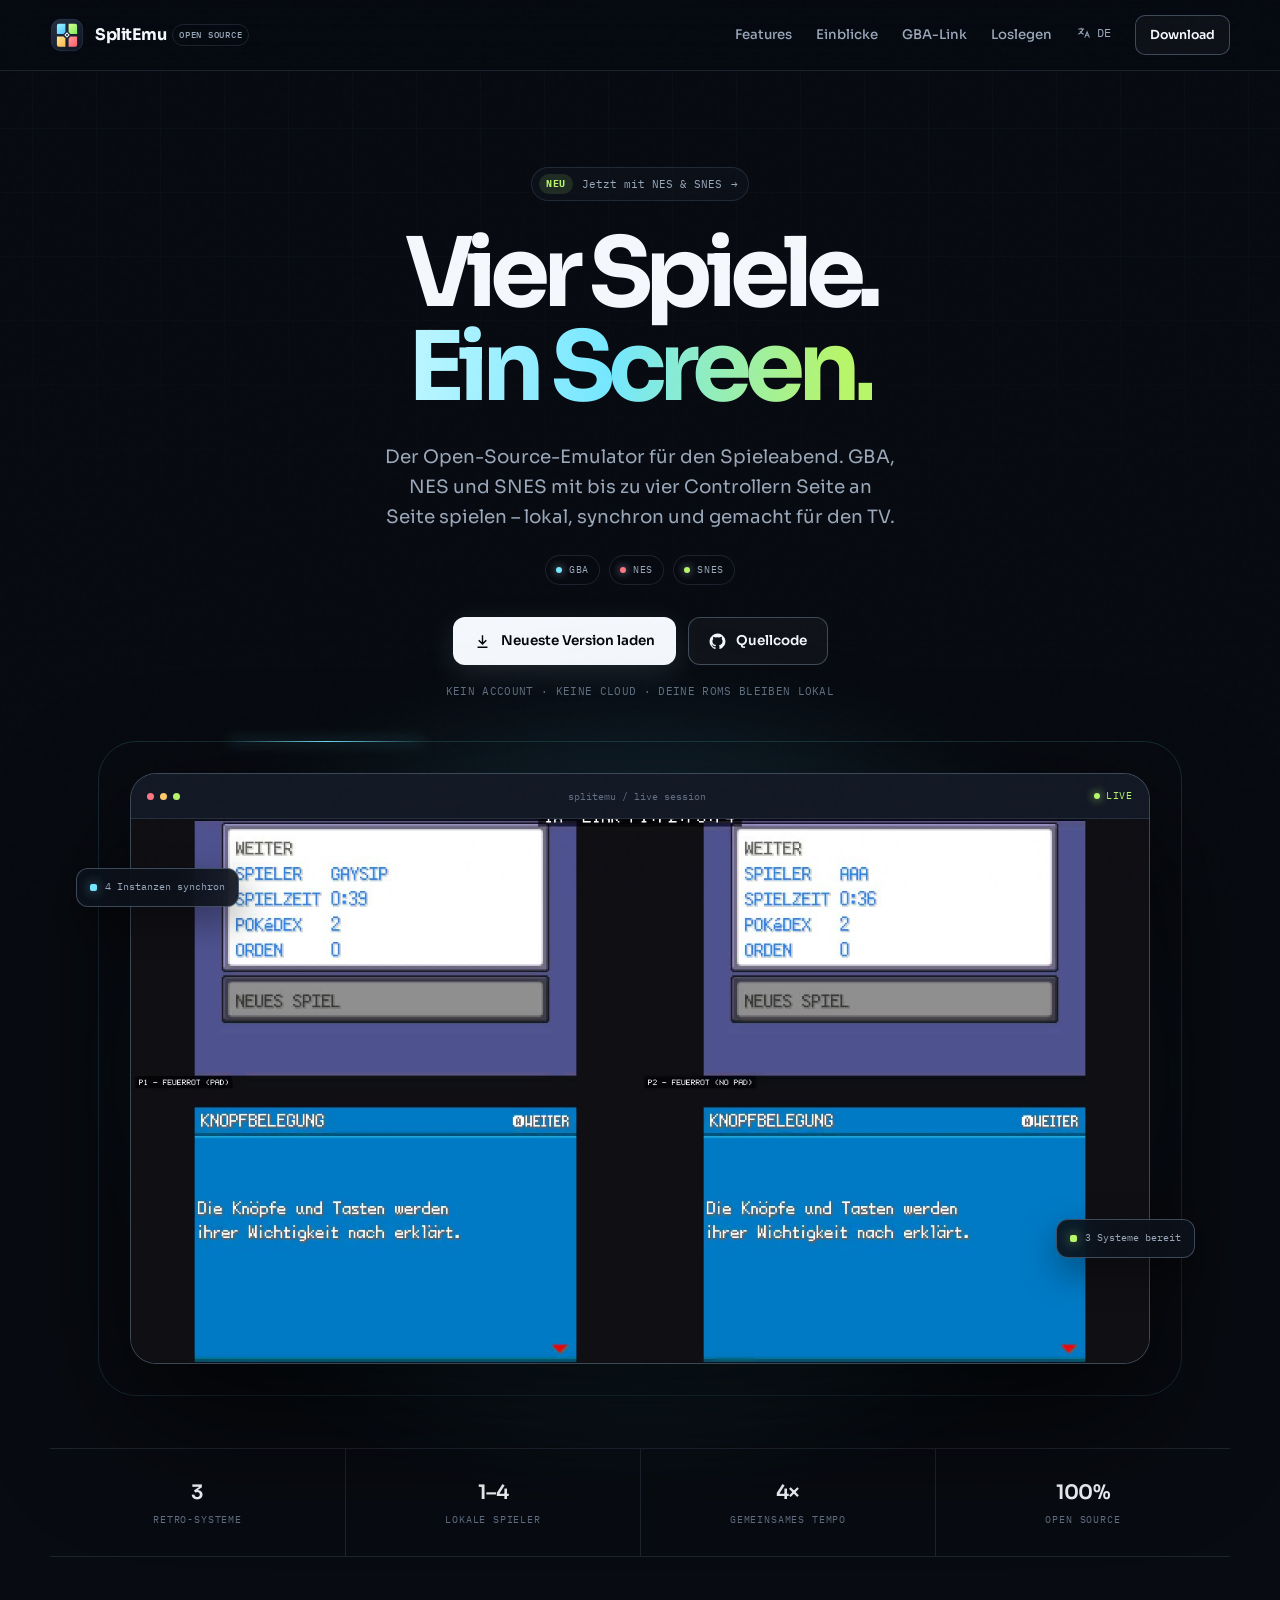
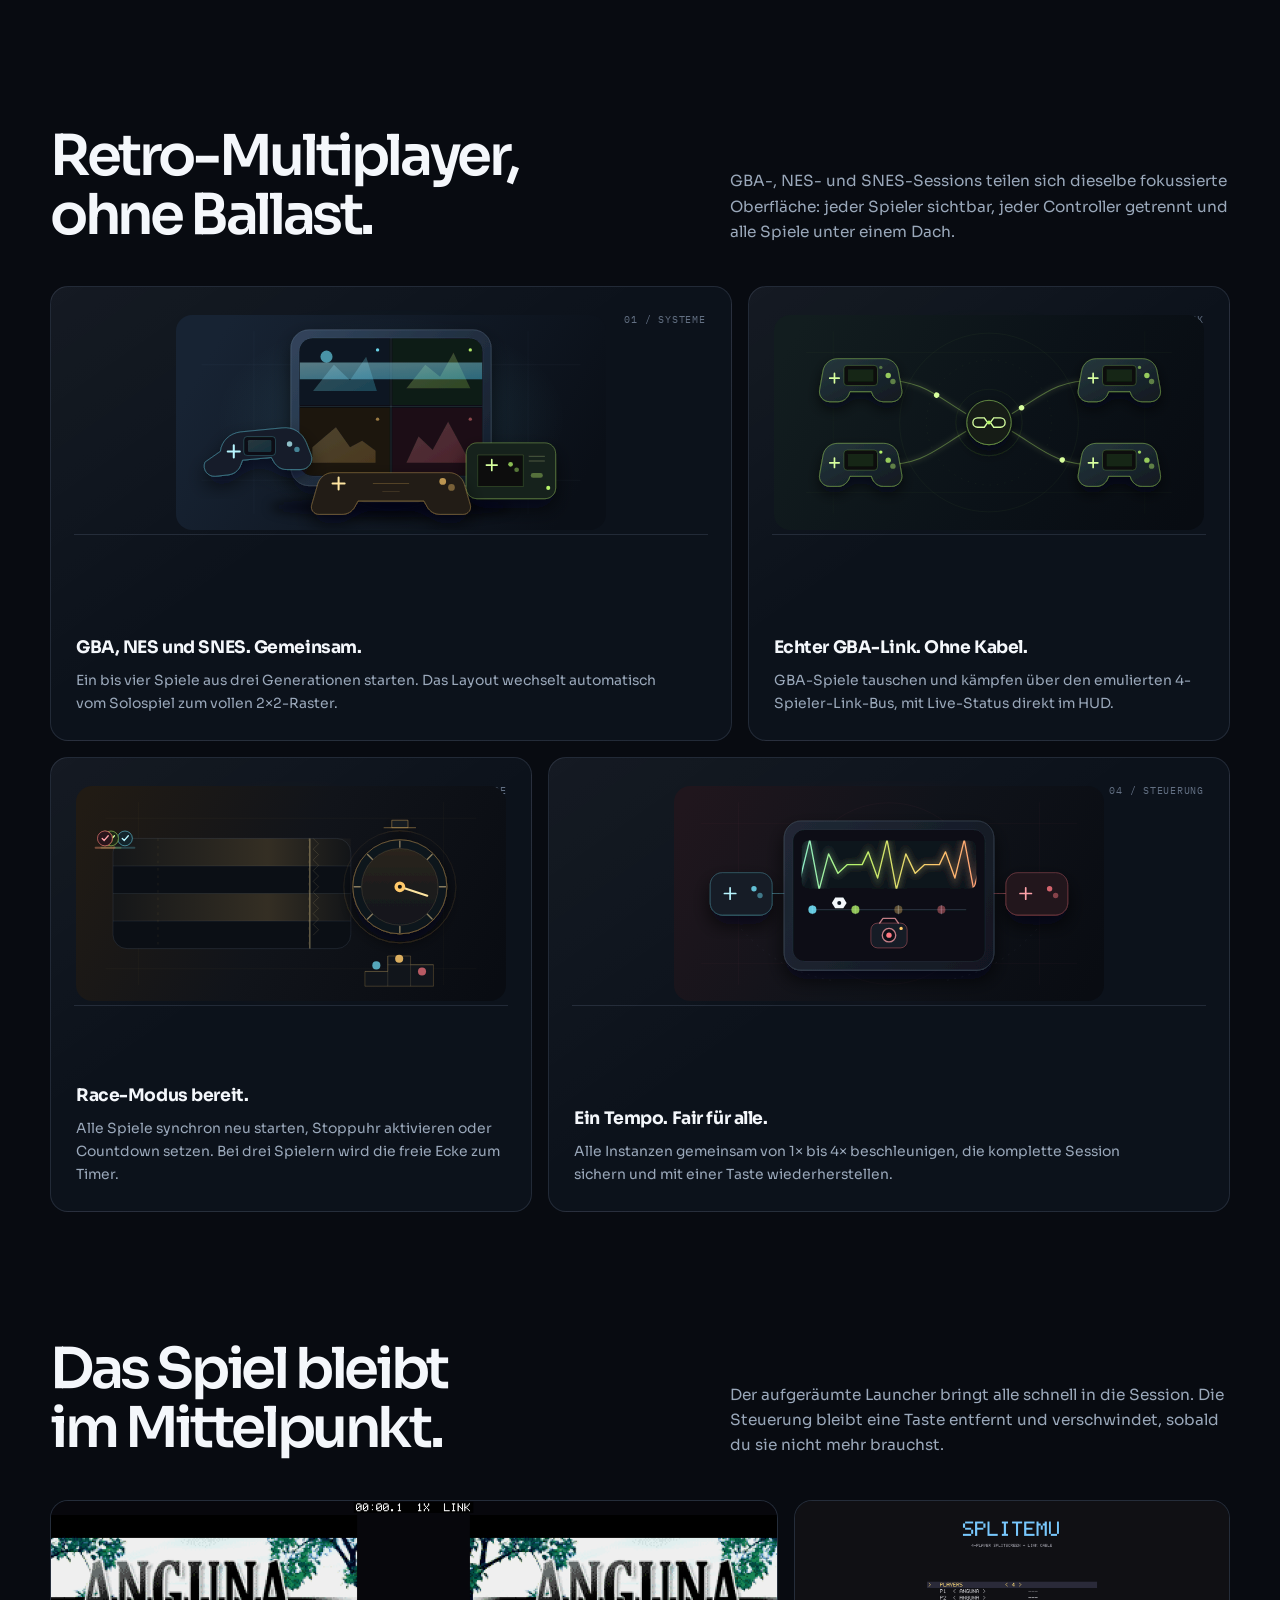
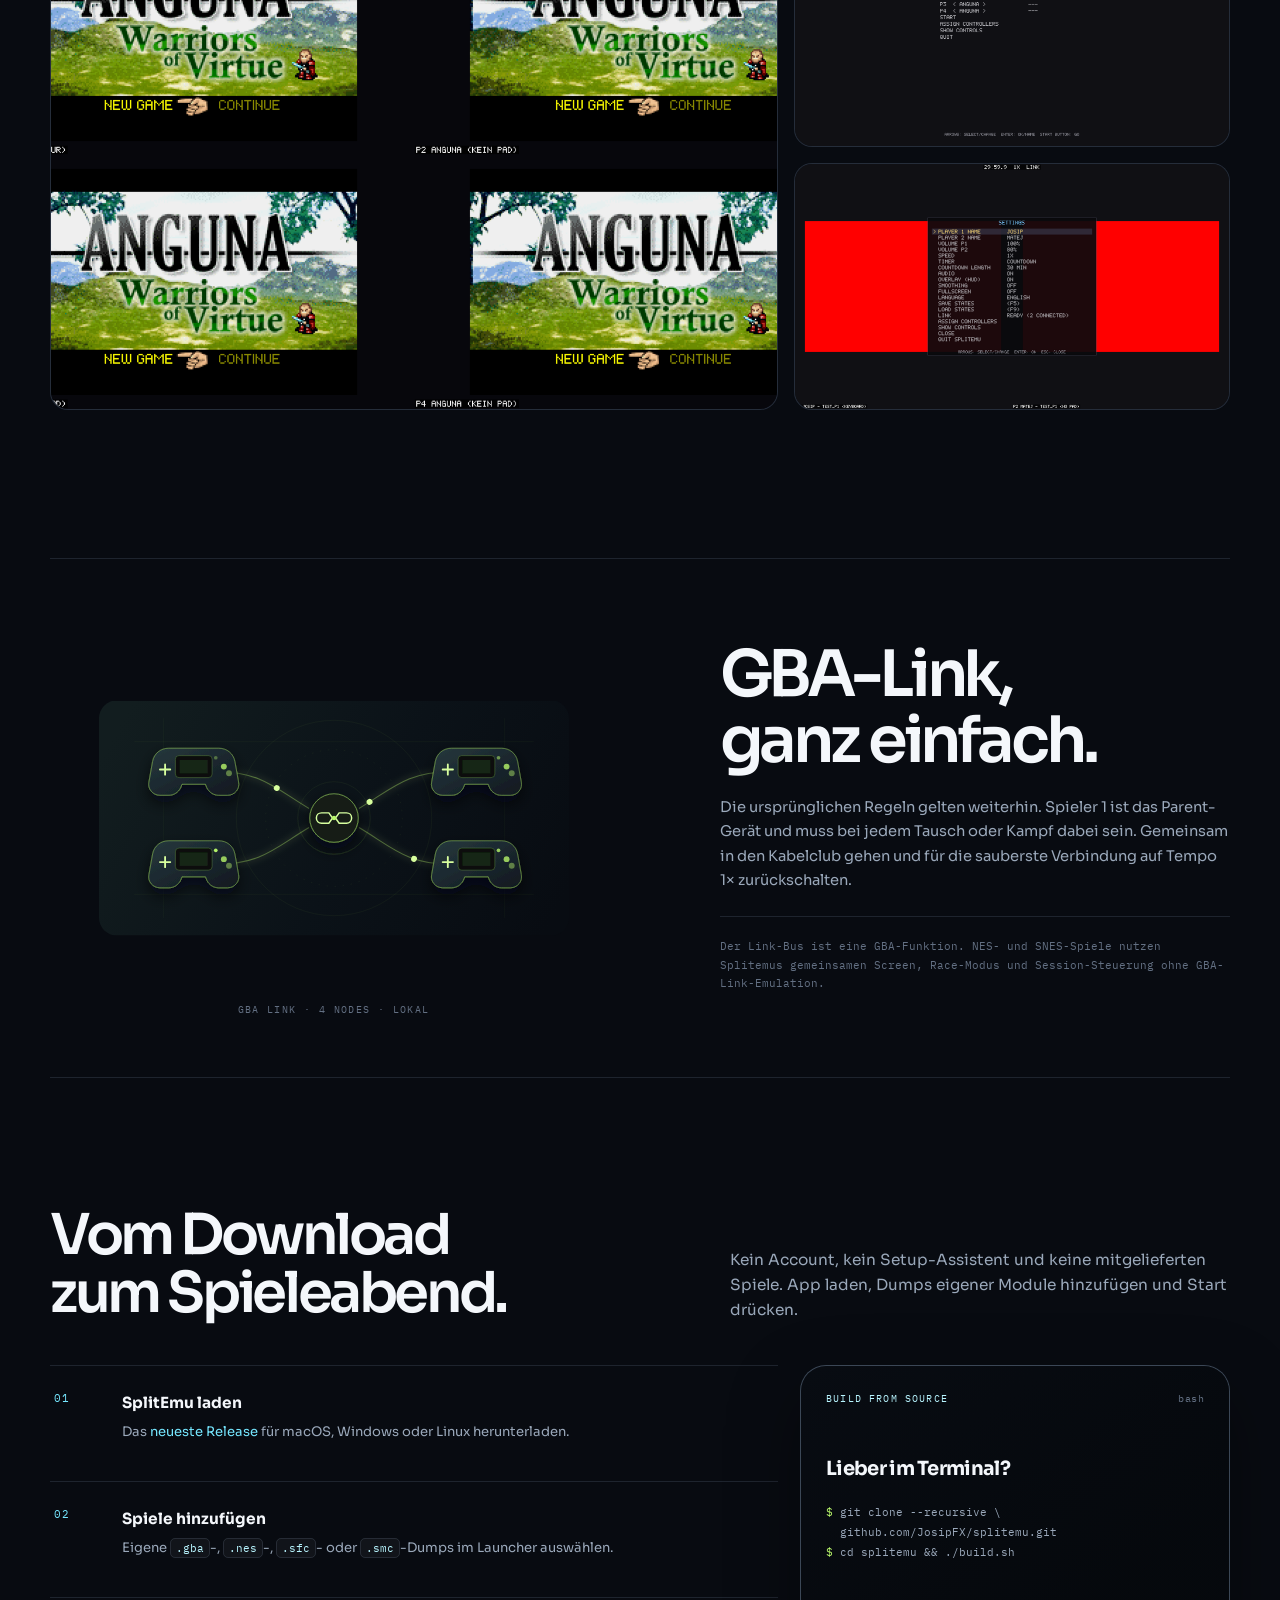
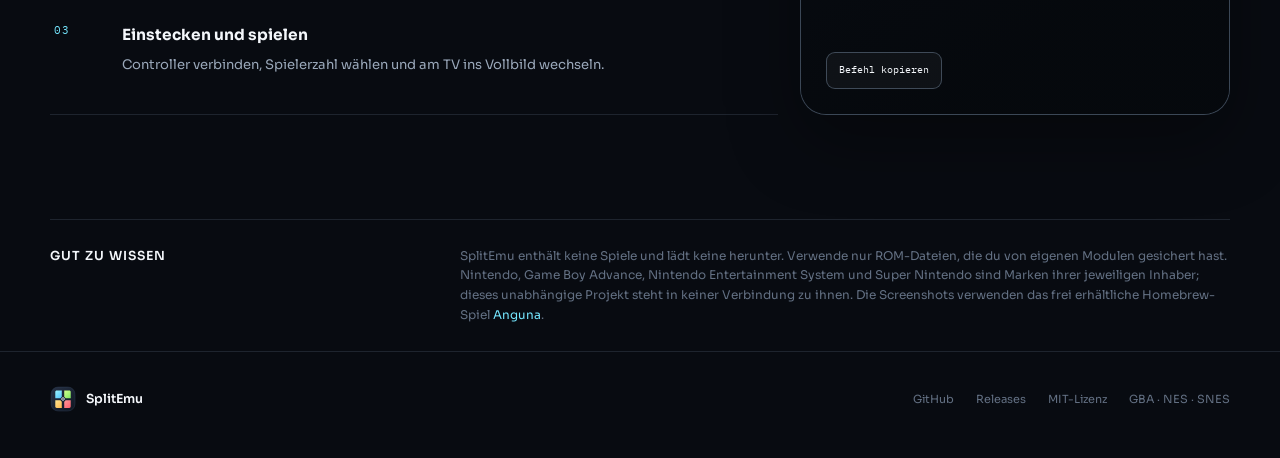
==== commit fed5b7b9: "Add NES and SNES to marketing site" ====
--- a/docs/de.html
+++ b/docs/de.html
@@ -3,8 +3,8 @@
 <head>
 	<meta charset="utf-8">
 	<meta name="viewport" content="width=device-width, initial-scale=1">
-	<title>SplitEmu · Vier Game Boys. Ein Screen.</title>
-	<meta name="description" content="Open-Source Splitscreen-Couch-Multiplayer für den Game Boy Advance. Bis zu vier verlinkte Spiele auf einem TV – mit gemeinsamem Tempo, Race-Timer und Controller-Support.">
+	<title>SplitEmu · GBA-, NES- &amp; SNES-Multiplayer auf einem Screen</title>
+	<meta name="description" content="Open-Source Splitscreen-Couch-Multiplayer für GBA, NES und SNES. Bis zu vier Spiele auf einem TV – mit gemeinsamem Tempo, Race-Timer, Savestates und Controller-Support.">
 	<meta name="theme-color" content="#080b11">
 	<link rel="icon" href="img/splitemu-mark.svg" type="image/svg+xml">
 	<link rel="alternate" hreflang="en" href="index.html">
@@ -24,7 +24,7 @@
 			<div class="navlinks">
 				<a href="#features">Features</a>
 				<a href="#showcase">Einblicke</a>
-				<a href="#link">Link-Guide</a>
+				<a href="#link">GBA-Link</a>
 				<a href="#start">Loslegen</a>
 				<details class="language">
 					<summary aria-label="Sprache wechseln">
@@ -43,13 +43,19 @@
 
 	<main id="main">
 		<header class="hero">
+			<canvas class="shader-gradient shader-gradient-hero" data-shader="hero" aria-hidden="true"></canvas>
 			<div class="shell">
 				<div class="hero-copy">
 					<a class="release-pill" href="https://github.com/JosipFX/splitemu/releases/latest">
-						<strong>Neu</strong> Für macOS, Windows &amp; Linux <span aria-hidden="true">→</span>
+						<strong>Neu</strong> Jetzt mit NES &amp; SNES <span aria-hidden="true">→</span>
 					</a>
-					<h1>Vier Game Boys.<br><span class="gradient-text">Ein Screen.</span></h1>
-					<p class="hero-lead">Der Open-Source-GBA-Emulator für den Spieleabend. Bis zu vier Controller verbinden, Spiele starten und Seite an Seite loslegen – verlinkt, synchron und schnell.</p>
+					<h1>Vier Spiele.<br><span class="gradient-text">Ein Screen.</span></h1>
+					<p class="hero-lead">Der Open-Source-Emulator für den Spieleabend. GBA, NES und SNES mit bis zu vier Controllern Seite an Seite spielen – lokal, synchron und gemacht für den TV.</p>
+					<div class="system-pills" aria-label="Unterstützte Systeme">
+						<span><i class="system-dot gba"></i>GBA</span>
+						<span><i class="system-dot nes"></i>NES</span>
+						<span><i class="system-dot snes"></i>SNES</span>
+					</div>
 					<div class="hero-actions">
 						<a class="button primary" href="https://github.com/JosipFX/splitemu/releases/latest">
 							<svg viewBox="0 0 24 24"><path d="M11 3h2v10.17l3.59-3.58L18 11l-6 6-6-6 1.41-1.41L11 13.17V3ZM5 19h14v2H5v-2Z"/></svg>
@@ -66,7 +72,7 @@
 				<div class="hero-visual">
 					<div class="signal-line"></div>
 					<div class="float-chip one">4 Instanzen synchron</div>
-					<div class="float-chip two">Link-Bus aktiv</div>
+					<div class="float-chip two">3 Systeme bereit</div>
 					<div class="window">
 						<div class="window-bar">
 							<div class="window-dots"><i></i><i></i><i></i></div>
@@ -80,9 +86,9 @@
 				</div>
 
 				<div class="metrics reveal" aria-label="SplitEmu Highlights">
+					<div class="metric"><strong>3</strong><span>Retro-Systeme</span></div>
 					<div class="metric"><strong>1–4</strong><span>lokale Spieler</span></div>
 					<div class="metric"><strong>4×</strong><span>gemeinsames Tempo</span></div>
-					<div class="metric"><strong>0 ms</strong><span>Cloud-Latenz</span></div>
 					<div class="metric"><strong>100%</strong><span>Open Source</span></div>
 				</div>
 			</div>
@@ -91,36 +97,41 @@
 		<section class="section" id="features">
 			<div class="shell">
 				<div class="section-head reveal">
-					<div>
-						<span class="eyebrow">Fürs Sofa gebaut</span>
-						<h2>Multiplayer,<br>ohne Ballast.</h2>
-					</div>
-					<p>Alles, was einen Fernseher in vier Game Boys verwandelt. SplitEmu hält jeden Spieler sichtbar, jeden Controller getrennt und die ganze Session synchron.</p>
-				</div>
-				<div class="feature-grid">
+					<h2>Retro-Multiplayer,<br>ohne Ballast.</h2>
+					<p>GBA-, NES- und SNES-Sessions teilen sich dieselbe fokussierte Oberfläche: jeder Spieler sichtbar, jeder Controller getrennt und alle Spiele unter einem Dach.</p>
+				</div>
+				<div class="feature-grid visual-grid">
+					<article class="feature-card feature-card-wide reveal">
+						<span class="feature-tag">01 / SYSTEME</span>
+						<div class="feature-visual"><img src="img/features/systems-grid.svg" alt="" loading="lazy"></div>
+						<div class="feature-copy">
+							<h3>GBA, NES und SNES. Gemeinsam.</h3>
+							<p>Ein bis vier Spiele aus drei Generationen starten. Das Layout wechselt automatisch vom Solospiel zum vollen 2×2-Raster.</p>
+						</div>
+					</article>
 					<article class="feature-card reveal">
-						<span class="feature-tag">01 / DISPLAY</span>
-						<div class="feature-icon"><svg viewBox="0 0 24 24"><rect x="3" y="4" width="18" height="16" rx="2"/><path d="M12 4v16M3 12h18"/></svg></div>
-						<h3>Ein Screen. Vier Abenteuer.</h3>
-						<p>Framegenaue Layouts wechseln automatisch vom Solospiel bis zum vollen 2×2-Raster. Jeder behält sein scharfes Bild und den eigenen Spielstand.</p>
-					</article>
-					<article class="feature-card reveal">
-						<span class="feature-tag">02 / LINK</span>
-						<div class="feature-icon"><svg viewBox="0 0 24 24"><path d="M8 7H6a4 4 0 0 0 0 8h2m8 0h2a4 4 0 0 0 0-8h-2M8 12h8"/></svg></div>
-						<h3>Link-Kabel eingebaut.</h3>
-						<p>Tauschen und kämpfen über den emulierten 4-Spieler-Link-Bus, mit Live-Verbindungsstatus direkt im HUD.</p>
+						<span class="feature-tag">02 / GBA-LINK</span>
+						<div class="feature-visual"><img src="img/features/link-network.svg" alt="" loading="lazy"></div>
+						<div class="feature-copy">
+							<h3>Echter GBA-Link. Ohne Kabel.</h3>
+							<p>GBA-Spiele tauschen und kämpfen über den emulierten 4-Spieler-Link-Bus, mit Live-Status direkt im HUD.</p>
+						</div>
 					</article>
 					<article class="feature-card reveal">
 						<span class="feature-tag">03 / RACE</span>
-						<div class="feature-icon"><svg viewBox="0 0 24 24"><circle cx="12" cy="13" r="8"/><path d="M9 2h6m-3 3v8l4 2"/></svg></div>
-						<h3>Race-Modus bereit.</h3>
-						<p>Alle Spiele synchron neu starten, Stoppuhr aktivieren oder Countdown setzen. Bei drei Spielern wird die freie Ecke zum Timer.</p>
-					</article>
-					<article class="feature-card reveal">
-						<span class="feature-tag">04 / CONTROL</span>
-						<div class="feature-icon"><svg viewBox="0 0 24 24"><path d="M6 12h12M14 7l5 5-5 5M10 7l-5 5 5 5"/></svg></div>
-						<h3>Ein Tempo. Fair für alle.</h3>
-						<p>Alle Instanzen gemeinsam von 1× bis 4× beschleunigen, vier Spiele im selben Moment sichern und die komplette Session mit einer Taste wiederherstellen.</p>
+						<div class="feature-visual"><img src="img/features/race-timer.svg" alt="" loading="lazy"></div>
+						<div class="feature-copy">
+							<h3>Race-Modus bereit.</h3>
+							<p>Alle Spiele synchron neu starten, Stoppuhr aktivieren oder Countdown setzen. Bei drei Spielern wird die freie Ecke zum Timer.</p>
+						</div>
+					</article>
+					<article class="feature-card feature-card-wide reveal">
+						<span class="feature-tag">04 / STEUERUNG</span>
+						<div class="feature-visual"><img src="img/features/shared-control.svg" alt="" loading="lazy"></div>
+						<div class="feature-copy">
+							<h3>Ein Tempo. Fair für alle.</h3>
+							<p>Alle Instanzen gemeinsam von 1× bis 4× beschleunigen, die komplette Session sichern und mit einer Taste wiederherstellen.</p>
+						</div>
 					</article>
 				</div>
 			</div>
@@ -129,21 +140,18 @@
 		<section class="section" id="showcase">
 			<div class="shell">
 				<div class="section-head reveal">
-					<div>
-						<span class="eyebrow">In der App</span>
-						<h2>Gebaut, um hinter<br>dem Spiel zu verschwinden.</h2>
-					</div>
+					<h2>Das Spiel bleibt<br>im Mittelpunkt.</h2>
 					<p>Der aufgeräumte Launcher bringt alle schnell in die Session. Die Steuerung bleibt eine Taste entfernt und verschwindet, sobald du sie nicht mehr brauchst.</p>
 				</div>
 				<div class="showcase-grid">
 					<figure class="shot wide reveal">
-						<button type="button" data-lightbox data-caption="Vier verlinkte Instanzen in einem flexiblen 2×2-Layout.">
-							<img src="img/anguna4.png" alt="Vier GBA-Spiele im SplitEmu Zwei-mal-zwei-Raster" loading="lazy">
+						<button type="button" data-lightbox data-caption="Vier Instanzen in einem flexiblen 2×2-Layout.">
+							<img src="img/anguna4.png" alt="Vier Spiele im SplitEmu Zwei-mal-zwei-Raster" loading="lazy">
 							<span class="shot-caption">Vier Instanzen, ein Screen</span>
 						</button>
 					</figure>
 					<figure class="shot reveal">
-						<button type="button" data-lightbox data-caption="Spiel, Spielerzahl und Namen direkt im Launcher wählen.">
+						<button type="button" data-lightbox data-caption="Spiele, Systeme, Spielerzahl und Namen direkt im Launcher wählen.">
 							<img src="img/launcher.png" alt="SplitEmu Launcher" loading="lazy">
 							<span class="shot-caption">Schnelles Session-Setup</span>
 						</button>
@@ -158,28 +166,17 @@
 			</div>
 		</section>
 
-		<section class="section" id="link">
-			<div class="shell">
-				<div class="link-panel reveal">
-					<div class="link-visual" aria-hidden="true">
-						<div class="link-orbit">
-							<span class="orbit-node">P1</span>
-							<span class="orbit-node">P2</span>
-							<span class="orbit-node">P3</span>
-							<span class="orbit-node">P4</span>
-							<span class="link-core">LINK</span>
-						</div>
-					</div>
-					<div class="link-copy">
-						<span class="eyebrow">Link-Guide</span>
-						<h3>Echte Link-Regeln.<br>Keine extra Kabel.</h3>
-						<p>Die Verbindung verhält sich wie der originale 4-Spieler-Adapter. Das schließt eine wichtige Regel ein:</p>
-						<ol class="link-rules">
-							<li><span><strong>Spieler 1 muss bei jedem Tausch oder Kampf dabei sein.</strong> Als Parent-Gerät taktet P1 den gesamten Bus.</span></li>
-							<li><span>Gemeinsam in den Kabelclub gehen und für die sauberste Verbindung auf Tempo 1× zurückschalten.</span></li>
-							<li><span>Die ursprüngliche Kompatibilität der Spiele gilt weiterhin. SplitEmu umgeht keine Gen-3-Tauschregeln.</span></li>
-						</ol>
-					</div>
+		<section class="section link-section" id="link">
+			<div class="shell link-layout reveal">
+				<div class="link-stage" role="img" aria-label="Vier GBA-Bildschirme, verbunden über einen zentralen Link-Bus">
+					<canvas id="link-scene"></canvas>
+					<img class="link-fallback" src="img/features/link-network.svg" alt="">
+					<span>GBA LINK · 4 NODES · LOKAL</span>
+				</div>
+				<div class="link-copy">
+					<h2>GBA-Link,<br>ganz einfach.</h2>
+					<p>Die ursprünglichen Regeln gelten weiterhin. Spieler 1 ist das Parent-Gerät und muss bei jedem Tausch oder Kampf dabei sein. Gemeinsam in den Kabelclub gehen und für die sauberste Verbindung auf Tempo 1× zurückschalten.</p>
+					<p class="link-note">Der Link-Bus ist eine GBA-Funktion. NES- und SNES-Spiele nutzen Splitemus gemeinsamen Screen, Race-Modus und Session-Steuerung ohne GBA-Link-Emulation.</p>
 				</div>
 			</div>
 		</section>
@@ -187,34 +184,35 @@
 		<section class="section" id="start">
 			<div class="shell">
 				<div class="section-head reveal">
-					<div>
-						<span class="eyebrow">Session starten</span>
-						<h2>Vom Download<br>zum Spieleabend.</h2>
-					</div>
-					<p>Kein Account, kein Setup-Assistent und keine mitgelieferten Spiele. App laden, ROM-Dumps eigener Module hinzufügen und Start drücken.</p>
-				</div>
-				<div class="steps">
-					<article class="step reveal">
-						<div class="step-number">STEP 01</div>
-						<h3>SplitEmu laden</h3>
-						<p>Das <a href="https://github.com/JosipFX/splitemu/releases/latest">neueste Release</a> für macOS, Windows oder Linux herunterladen.</p>
-					</article>
-					<article class="step reveal">
-						<div class="step-number">STEP 02</div>
-						<h3>Spiele hinzufügen</h3>
-						<p>Eigene <code>.gba</code>-Dumps in einen <code>roms/</code>-Ordner legen oder direkt im Launcher auswählen.</p>
-					</article>
-					<article class="step reveal">
-						<div class="step-number">STEP 03</div>
-						<h3>Einstecken und spielen</h3>
-						<p>Controller verbinden, Spielerzahl wählen und am TV ins Vollbild wechseln. Xbox, PlayStation, Switch Pro und 8BitDo werden unterstützt.</p>
-					</article>
-				</div>
-				<div class="terminal reveal">
-					<div class="terminal-bar"><span>selbst bauen</span><span>bash</span></div>
-					<pre><span class="prompt">$</span> <span class="command">git clone --recursive https://github.com/JosipFX/splitemu.git</span>
-<span class="prompt">$</span> <span class="command">cd splitemu &amp;&amp; ./build.sh</span>
-<span class="prompt">$</span> <span class="command">./build/splitemu</span></pre>
+					<h2>Vom Download<br>zum Spieleabend.</h2>
+					<p>Kein Account, kein Setup-Assistent und keine mitgelieferten Spiele. App laden, Dumps eigener Module hinzufügen und Start drücken.</p>
+				</div>
+				<div class="start-layout">
+					<div class="setup-steps">
+						<article class="setup-step reveal">
+							<span>01</span>
+							<div><h3>SplitEmu laden</h3><p>Das <a href="https://github.com/JosipFX/splitemu/releases/latest">neueste Release</a> für macOS, Windows oder Linux herunterladen.</p></div>
+						</article>
+						<article class="setup-step reveal">
+							<span>02</span>
+							<div><h3>Spiele hinzufügen</h3><p>Eigene <code>.gba</code>-, <code>.nes</code>-, <code>.sfc</code>- oder <code>.smc</code>-Dumps im Launcher auswählen.</p></div>
+						</article>
+						<article class="setup-step reveal">
+							<span>03</span>
+							<div><h3>Einstecken und spielen</h3><p>Controller verbinden, Spielerzahl wählen und am TV ins Vollbild wechseln.</p></div>
+						</article>
+					</div>
+					<aside class="build-card reveal">
+						<canvas class="shader-gradient shader-gradient-build" data-shader="build" aria-hidden="true"></canvas>
+						<div class="build-card-content">
+							<div class="build-card-top"><span>BUILD FROM SOURCE</span><i>bash</i></div>
+							<h3>Lieber im Terminal?</h3>
+							<pre><span>$</span> git clone --recursive \
+  github.com/JosipFX/splitemu.git
+<span>$</span> cd splitemu &amp;&amp; ./build.sh</pre>
+							<button type="button" class="copy-command" data-copy-command="git clone --recursive https://github.com/JosipFX/splitemu.git &amp;&amp; cd splitemu &amp;&amp; ./build.sh">Befehl kopieren</button>
+						</div>
+					</aside>
 				</div>
 			</div>
 		</section>
@@ -222,7 +220,7 @@
 		<section class="legal">
 			<div class="shell legal-inner">
 				<h2>Gut zu wissen</h2>
-				<p class="legal-copy">SplitEmu enthält keine Spiele und lädt keine herunter. Verwende nur ROM-Dateien, die du von eigenen Modulen gesichert hast. Nintendo, Game Boy Advance und Pokémon sind Marken ihrer jeweiligen Inhaber; dieses unabhängige Projekt steht in keiner Verbindung zu ihnen. Die Screenshots verwenden das frei erhältliche Homebrew-Spiel <a href="https://www.bitethechili.com/anguna">Anguna</a>.</p>
+				<p class="legal-copy">SplitEmu enthält keine Spiele und lädt keine herunter. Verwende nur ROM-Dateien, die du von eigenen Modulen gesichert hast. Nintendo, Game Boy Advance, Nintendo Entertainment System und Super Nintendo sind Marken ihrer jeweiligen Inhaber; dieses unabhängige Projekt steht in keiner Verbindung zu ihnen. Die Screenshots verwenden das frei erhältliche Homebrew-Spiel <a href="https://www.bitethechili.com/anguna">Anguna</a>.</p>
 			</div>
 		</section>
 	</main>
@@ -234,7 +232,7 @@
 				<a href="https://github.com/JosipFX/splitemu">GitHub</a>
 				<a href="https://github.com/JosipFX/splitemu/releases/latest">Releases</a>
 				<a href="https://github.com/JosipFX/splitemu/blob/main/LICENSE">MIT-Lizenz</a>
-				<a href="https://mgba.io">Basiert auf mGBA</a>
+				<span>GBA · NES · SNES</span>
 			</div>
 		</div>
 	</footer>
--- a/docs/site.css
+++ b/docs/site.css
@@ -162,7 +162,6 @@
 .brand img {
 	width: 34px;
 	height: 34px;
-	filter: drop-shadow(0 0 12px rgba(117, 231, 255, .18));
 }
 
 .brand span {
@@ -1181,6 +1180,358 @@
 
 @keyframes orbit-breathe {
 	50% { border-color: rgba(183, 245, 106, .34); box-shadow: 0 0 34px rgba(183, 245, 106, .08); }
+}
+
+/* ---- Design pass 2: multi-system visuals + shader surfaces ---- */
+.hero {
+	overflow: hidden;
+}
+
+.hero::before {
+	display: none;
+}
+
+.hero > .shell {
+	position: relative;
+	z-index: 1;
+}
+
+.shader-gradient {
+	display: block;
+	width: 100%;
+	height: 100%;
+	pointer-events: none;
+}
+
+.shader-gradient-hero {
+	position: absolute;
+	z-index: -1;
+	inset: 0;
+	opacity: .72;
+	mask-image: linear-gradient(to bottom, #000 0, rgba(0, 0, 0, .78) 44%, transparent 91%);
+}
+
+.system-pills {
+	display: flex;
+	margin-top: 22px;
+	justify-content: center;
+	gap: 9px;
+}
+
+.system-pills span {
+	display: inline-flex;
+	padding: 6px 10px;
+	border: 1px solid var(--line);
+	border-radius: 999px;
+	align-items: center;
+	gap: 7px;
+	background: rgba(8, 11, 17, .42);
+	color: var(--muted);
+	font-family: "IBM Plex Mono", monospace;
+	font-size: .64rem;
+	letter-spacing: .07em;
+	backdrop-filter: blur(12px);
+}
+
+.system-dot {
+	width: 6px;
+	height: 6px;
+	border-radius: 50%;
+	background: var(--cyan);
+	box-shadow: 0 0 8px currentColor;
+}
+
+.system-dot.nes { background: var(--coral); }
+.system-dot.snes { background: var(--lime); }
+
+.section-head h2 {
+	margin-top: 0;
+}
+
+.visual-grid .feature-card {
+	display: flex;
+	min-height: 455px;
+	padding: 25px;
+	flex-direction: column;
+}
+
+.visual-grid .feature-card::after {
+	display: none;
+}
+
+.feature-visual {
+	position: relative;
+	display: grid;
+	min-height: 225px;
+	margin: -2px -2px 24px;
+	overflow: hidden;
+	place-items: center;
+	border-bottom: 1px solid var(--line);
+}
+
+.feature-visual::before {
+	position: absolute;
+	inset: 7% 8%;
+	border-radius: 50%;
+	background: radial-gradient(circle, rgba(117, 231, 255, .1), transparent 68%);
+	content: "";
+	filter: blur(18px);
+	opacity: .75;
+	transition: transform .6s ease, opacity .4s ease;
+}
+
+.visual-grid .feature-card:nth-child(2) .feature-visual::before {
+	background: radial-gradient(circle, rgba(183, 245, 106, .11), transparent 68%);
+}
+
+.visual-grid .feature-card:nth-child(3) .feature-visual::before {
+	background: radial-gradient(circle, rgba(255, 201, 107, .1), transparent 68%);
+}
+
+.visual-grid .feature-card:nth-child(4) .feature-visual::before {
+	background: radial-gradient(circle, rgba(255, 119, 129, .1), transparent 68%);
+}
+
+.feature-visual img {
+	position: relative;
+	z-index: 1;
+	width: min(100%, 440px);
+	height: 215px;
+	object-fit: contain;
+	transform: translate3d(var(--visual-x, 0), var(--visual-y, 0), 0) scale(1);
+	transition: transform .45s cubic-bezier(.2, .7, .2, 1), filter .35s;
+}
+
+.feature-card:hover .feature-visual img {
+	filter: saturate(1.16) brightness(1.08);
+	transform: translate3d(var(--visual-x, 0), var(--visual-y, 0), 0) scale(1.035);
+}
+
+.feature-card:hover .feature-visual::before {
+	opacity: 1;
+	transform: scale(1.2);
+}
+
+.feature-copy {
+	margin-top: auto;
+}
+
+.feature-copy h3 {
+	margin-bottom: 8px;
+}
+
+.link-section {
+	padding-top: 132px;
+}
+
+.link-layout {
+	display: grid;
+	min-height: 520px;
+	padding-block: 44px;
+	border-block: 1px solid var(--line);
+	grid-template-columns: minmax(0, 1fr) minmax(360px, .9fr);
+	align-items: center;
+	gap: clamp(48px, 8vw, 110px);
+}
+
+.link-stage {
+	position: relative;
+	min-height: 430px;
+}
+
+#link-scene {
+	position: absolute;
+	inset: 0;
+	display: block;
+	width: 100%;
+	height: 100%;
+}
+
+.link-fallback {
+	position: absolute;
+	top: 50%;
+	left: 50%;
+	width: min(88%, 470px);
+	transform: translate(-50%, -50%);
+	transition: opacity .3s;
+}
+
+.link-stage.three-ready .link-fallback {
+	opacity: 0;
+}
+
+.link-stage > span {
+	position: absolute;
+	right: 0;
+	bottom: 14px;
+	left: 0;
+	color: var(--faint);
+	font-family: "IBM Plex Mono", monospace;
+	font-size: .62rem;
+	letter-spacing: .14em;
+	text-align: center;
+}
+
+.link-copy h2 {
+	margin-bottom: 22px;
+	font-size: clamp(2.3rem, 5vw, 4.35rem);
+	font-weight: 600;
+	letter-spacing: -.065em;
+	line-height: 1.02;
+}
+
+.link-copy > p {
+	max-width: 540px;
+	color: var(--muted);
+	font-size: .92rem;
+}
+
+.link-copy .link-note {
+	margin-top: 24px;
+	padding-top: 20px;
+	border-top: 1px solid var(--line);
+	color: var(--faint);
+	font-family: "IBM Plex Mono", monospace;
+	font-size: .68rem;
+	line-height: 1.7;
+}
+
+.start-layout {
+	display: grid;
+	grid-template-columns: minmax(0, 1fr) minmax(330px, 430px);
+	align-items: stretch;
+	gap: 22px;
+}
+
+.setup-steps {
+	display: grid;
+	border-block: 1px solid var(--line);
+}
+
+.setup-step {
+	display: grid;
+	padding: 24px 4px;
+	grid-template-columns: 54px 1fr;
+	gap: 14px;
+}
+
+.setup-step + .setup-step {
+	border-top: 1px solid var(--line);
+}
+
+.setup-step > span {
+	color: var(--cyan);
+	font-family: "IBM Plex Mono", monospace;
+	font-size: .66rem;
+	letter-spacing: .1em;
+}
+
+.setup-step h3 {
+	margin-bottom: 6px;
+	font-size: .96rem;
+}
+
+.setup-step p {
+	max-width: 610px;
+	color: var(--muted);
+	font-size: .82rem;
+}
+
+.setup-step a {
+	color: var(--cyan);
+}
+
+.build-card {
+	position: relative;
+	min-height: 350px;
+	overflow: hidden;
+	border: 1px solid var(--line-high);
+	border-radius: var(--radius-lg);
+	background: #090d14;
+	box-shadow: 0 26px 70px rgba(0, 0, 0, .34);
+}
+
+.shader-gradient-build {
+	position: absolute;
+	inset: 0;
+	opacity: .74;
+}
+
+.build-card::after {
+	position: absolute;
+	inset: 0;
+	background: linear-gradient(145deg, rgba(5, 8, 12, .24), rgba(5, 8, 12, .9) 68%);
+	content: "";
+	pointer-events: none;
+}
+
+.build-card-content {
+	position: relative;
+	z-index: 1;
+	display: flex;
+	height: 100%;
+	padding: 25px;
+	flex-direction: column;
+}
+
+.build-card-top {
+	display: flex;
+	align-items: center;
+	justify-content: space-between;
+	color: var(--cyan-bright);
+	font-family: "IBM Plex Mono", monospace;
+	font-size: .61rem;
+	letter-spacing: .12em;
+}
+
+.build-card-top i {
+	color: var(--faint);
+	font-style: normal;
+	letter-spacing: .04em;
+}
+
+.build-card h3 {
+	margin-top: 46px;
+	font-size: 1.22rem;
+	letter-spacing: -.035em;
+}
+
+.build-card pre {
+	margin: 18px 0 24px;
+	overflow-x: auto;
+	color: var(--muted);
+	font-family: "IBM Plex Mono", monospace;
+	font-size: .69rem;
+	line-height: 1.8;
+	white-space: pre-wrap;
+}
+
+.build-card pre span {
+	color: var(--lime);
+}
+
+.copy-command {
+	align-self: flex-start;
+	margin-top: auto;
+	padding: 9px 12px;
+	border: 1px solid var(--line-high);
+	border-radius: 9px;
+	background: rgba(255, 255, 255, .04);
+	color: var(--ink);
+	cursor: pointer;
+	font-family: "IBM Plex Mono", monospace;
+	font-size: .64rem;
+	transition: border-color .2s, background .2s, color .2s;
+}
+
+.copy-command:hover {
+	border-color: rgba(117, 231, 255, .55);
+	background: rgba(117, 231, 255, .08);
+}
+
+.copy-command.is-copied {
+	border-color: rgba(183, 245, 106, .55);
+	color: var(--lime);
 }
 
 @media (max-width: 900px) {
@@ -1267,6 +1618,23 @@
 	.feature-card:nth-child(n) {
 		grid-column: span 6;
 	}
+
+	.link-layout,
+	.start-layout {
+		grid-template-columns: 1fr;
+	}
+
+	.link-layout {
+		gap: 28px;
+	}
+
+	.link-stage {
+		min-height: 380px;
+	}
+
+	.build-card {
+		width: min(100%, 480px);
+	}
 }
 
 @media (max-width: 640px) {
@@ -1291,6 +1659,10 @@
 		font-size: .93rem;
 	}
 
+	.system-pills {
+		margin-top: 18px;
+	}
+
 	.hero-actions {
 		flex-direction: column;
 	}
@@ -1341,7 +1713,15 @@
 	}
 
 	.feature-card {
-		min-height: 225px;
+		min-height: 420px;
+	}
+
+	.feature-visual {
+		min-height: 200px;
+	}
+
+	.feature-visual img {
+		height: 195px;
 	}
 
 	.showcase-grid {
@@ -1371,6 +1751,22 @@
 		transform: scale(.86);
 	}
 
+	.link-section {
+		padding-top: 92px;
+	}
+
+	.link-layout {
+		padding-block: 20px 50px;
+	}
+
+	.link-stage {
+		min-height: 320px;
+	}
+
+	.link-copy h2 {
+		font-size: clamp(2.5rem, 13vw, 3.8rem);
+	}
+
 	.steps {
 		grid-template-columns: 1fr;
 	}
@@ -1381,6 +1777,14 @@
 
 	.step-number {
 		margin-bottom: 34px;
+	}
+
+	.setup-step {
+		grid-template-columns: 42px 1fr;
+	}
+
+	.build-card {
+		min-height: 330px;
 	}
 
 	.legal-inner,
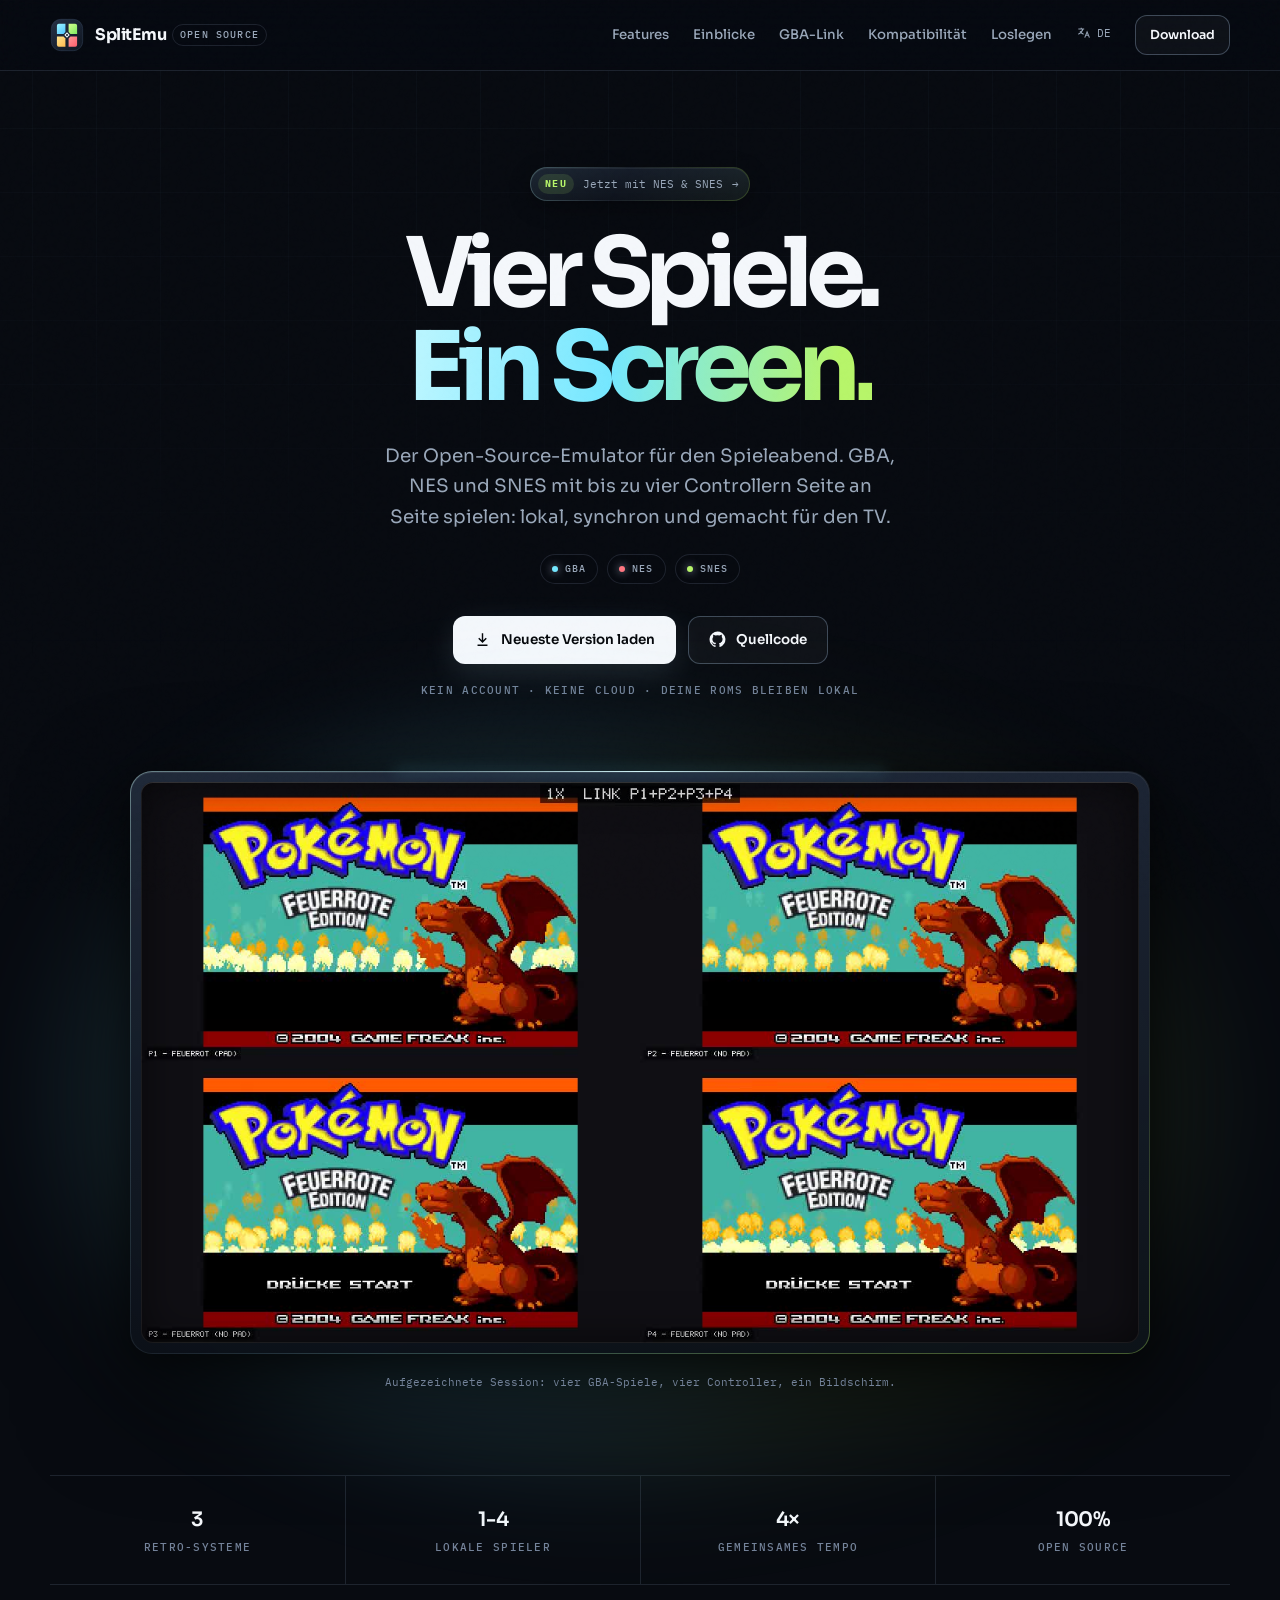
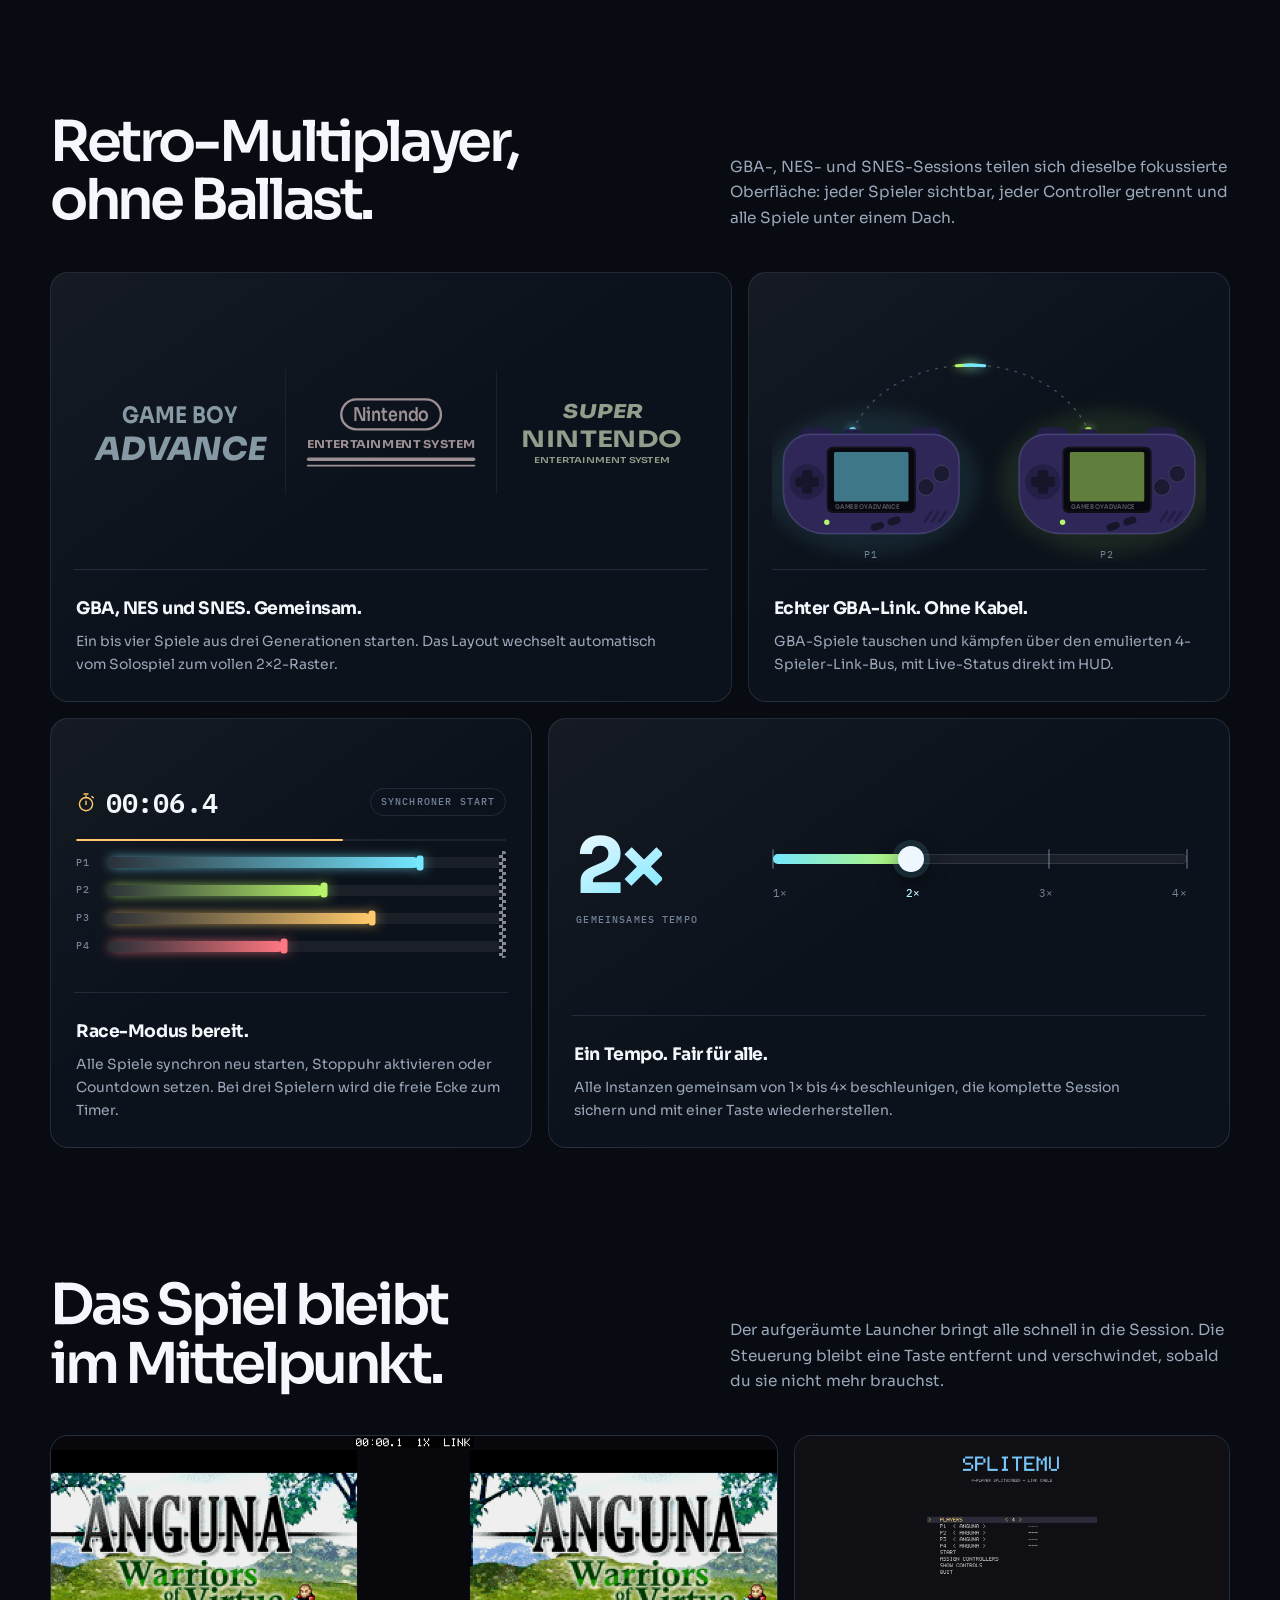
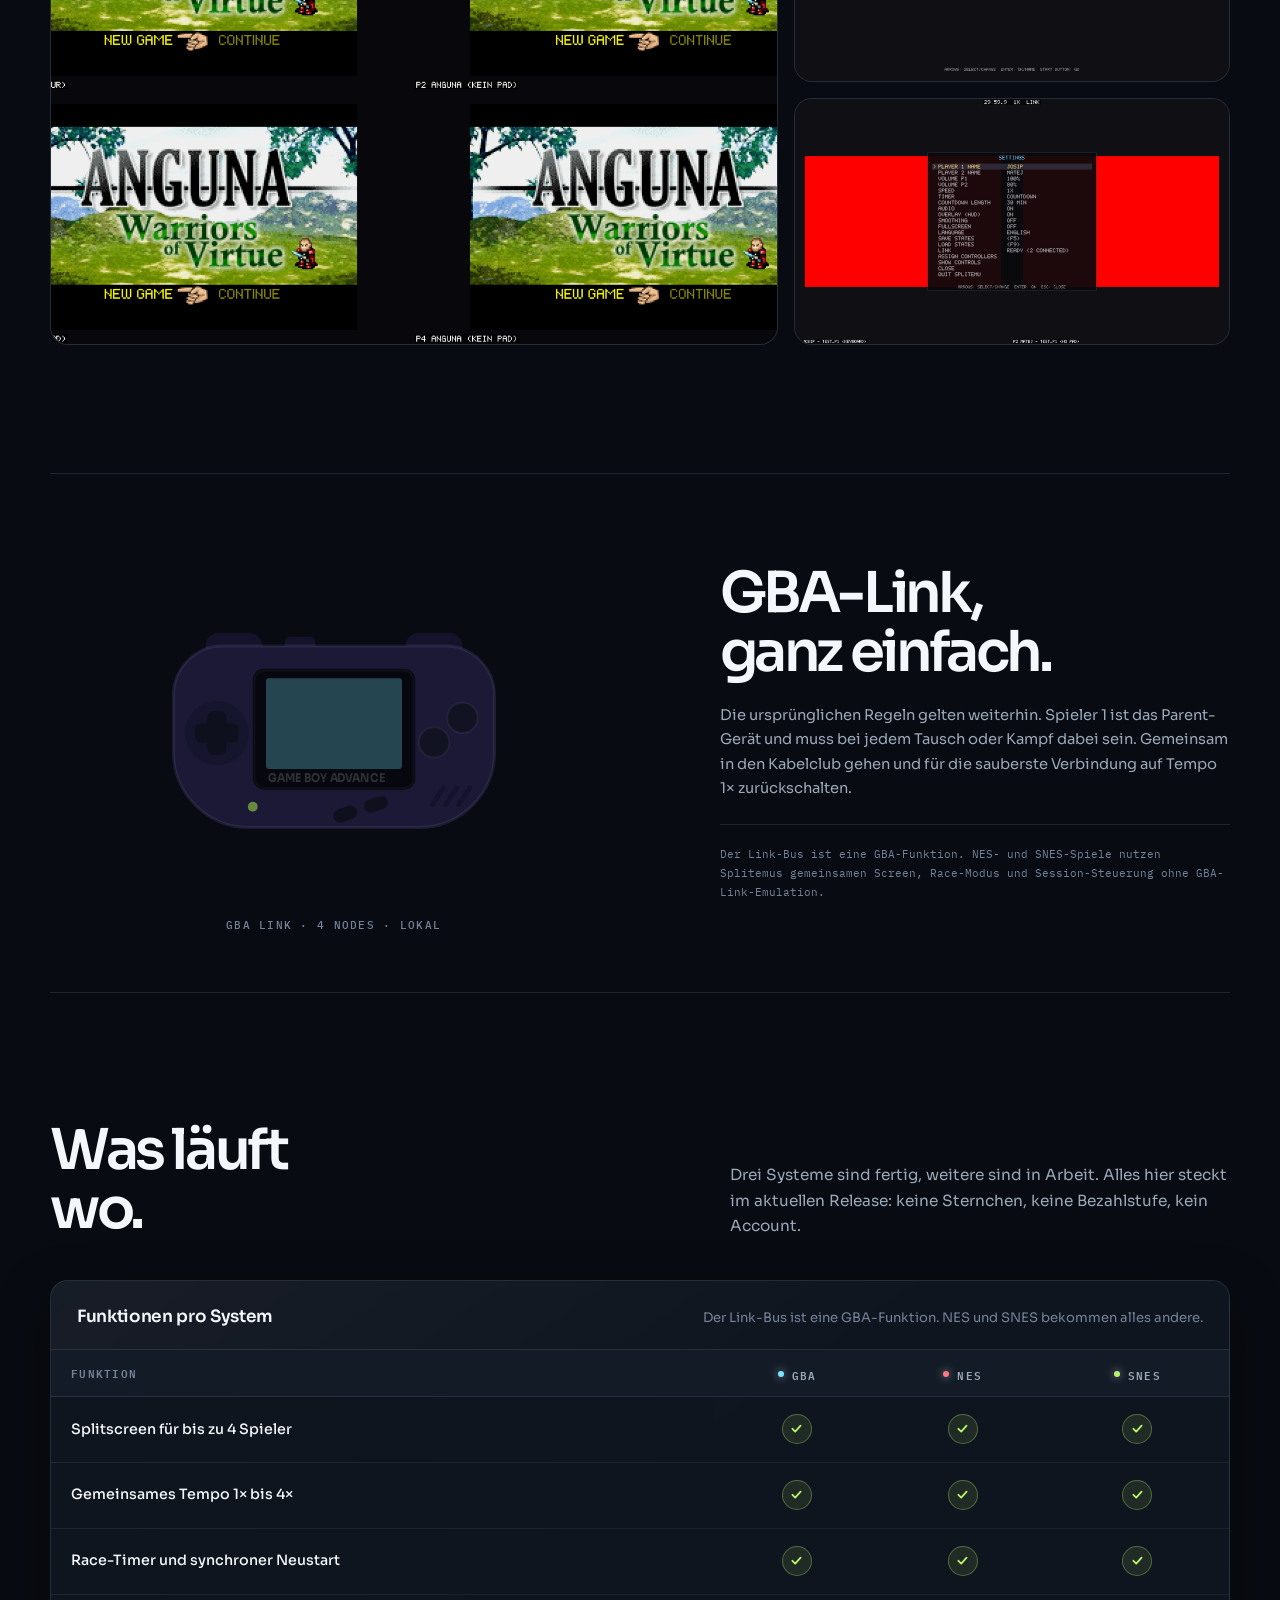
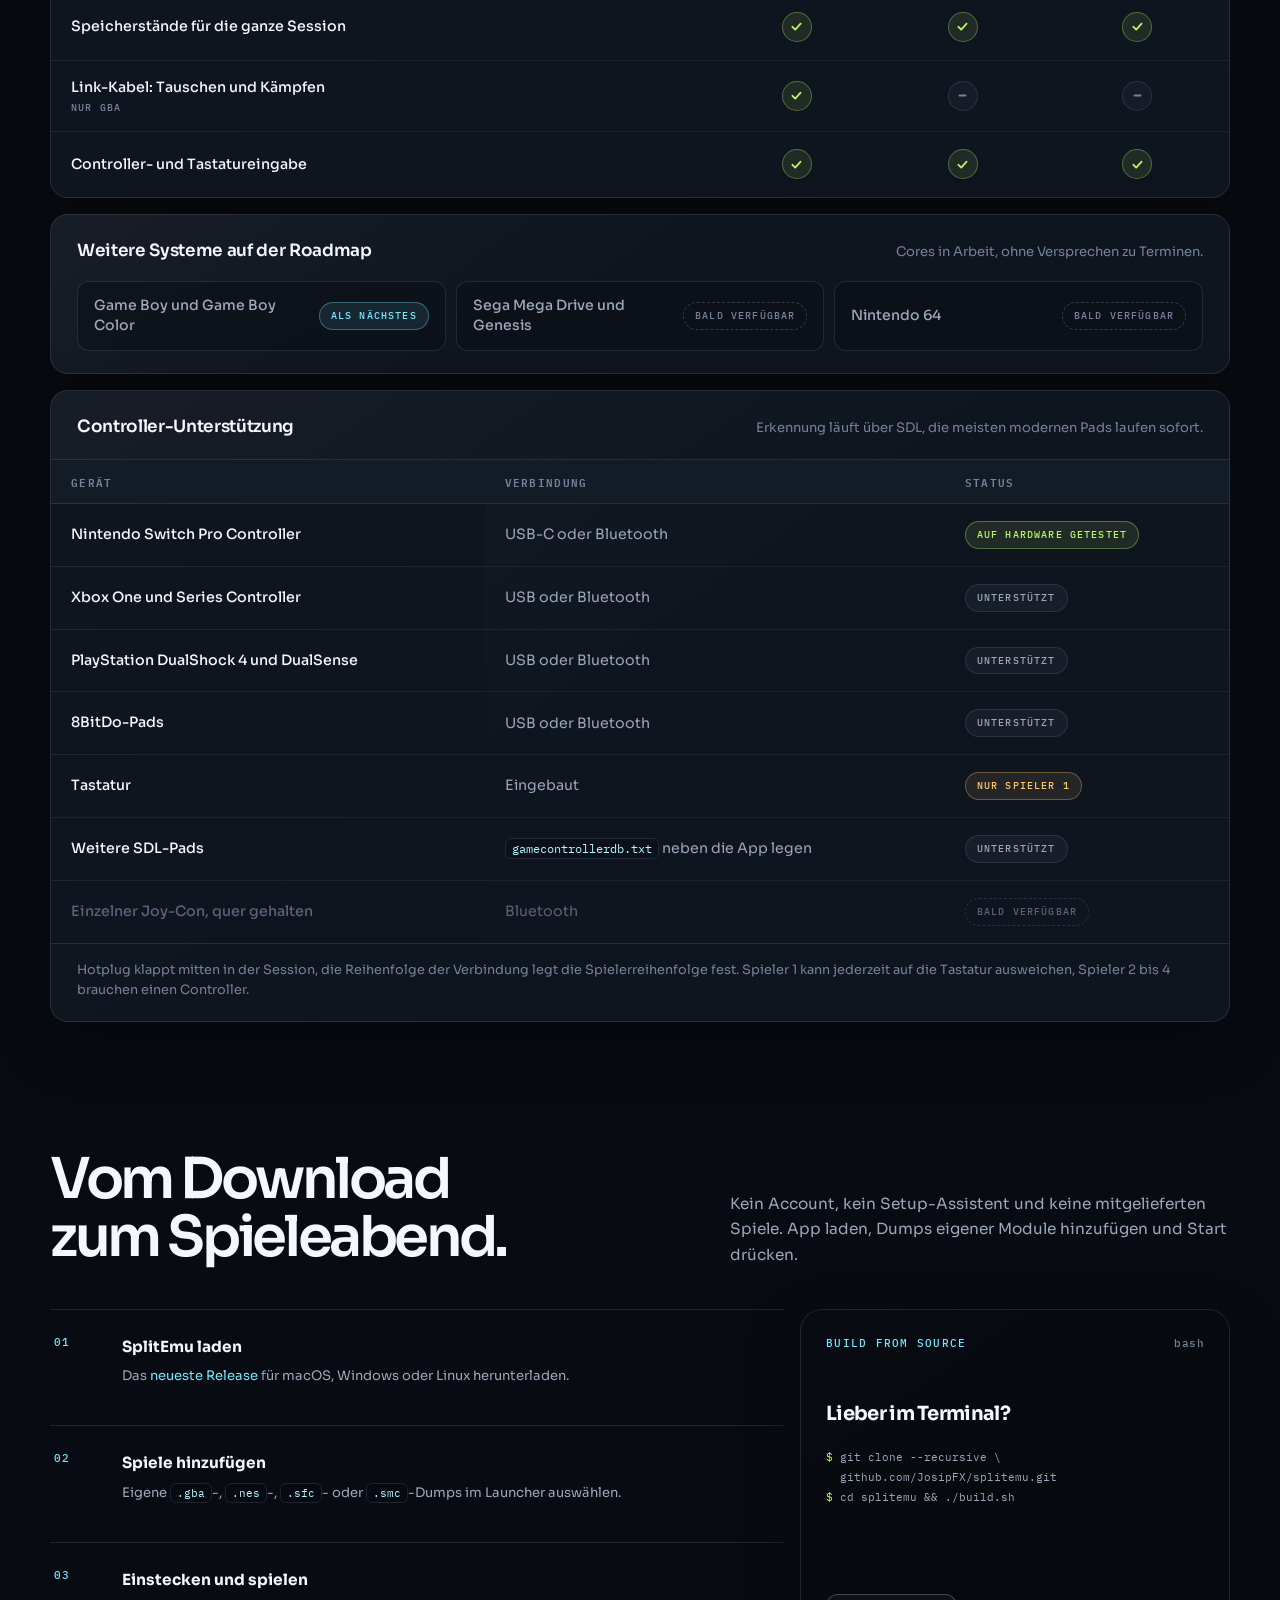
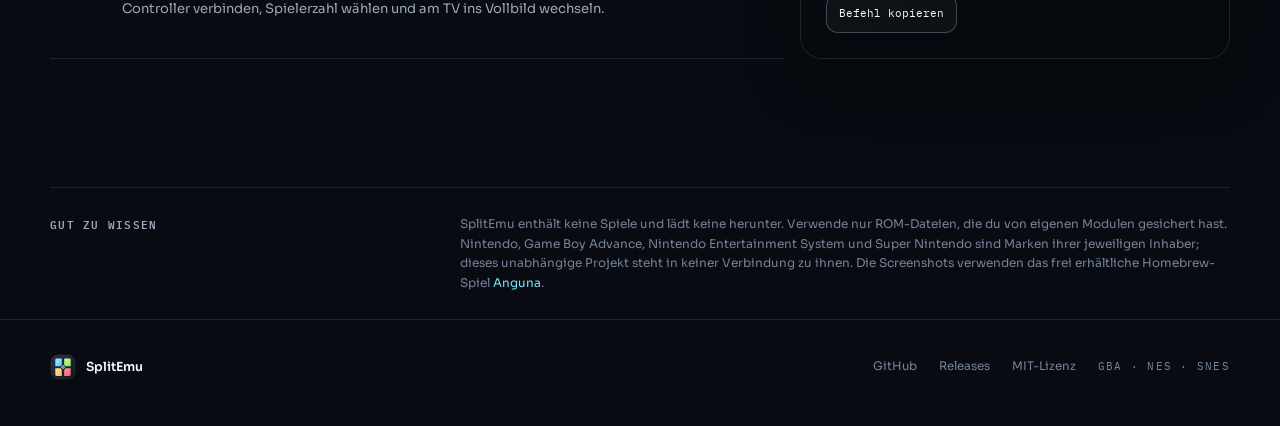
==== commit 7b850f3b: "Polish marketing site: shader tiles, real console wordmarks, compatibility tables - ShaderGradient-s" ====
--- a/docs/de.html
+++ b/docs/de.html
@@ -4,7 +4,7 @@
 	<meta charset="utf-8">
 	<meta name="viewport" content="width=device-width, initial-scale=1">
 	<title>SplitEmu · GBA-, NES- &amp; SNES-Multiplayer auf einem Screen</title>
-	<meta name="description" content="Open-Source Splitscreen-Couch-Multiplayer für GBA, NES und SNES. Bis zu vier Spiele auf einem TV – mit gemeinsamem Tempo, Race-Timer, Savestates und Controller-Support.">
+	<meta name="description" content="Open-Source Splitscreen-Couch-Multiplayer für GBA, NES und SNES. Bis zu vier Spiele auf einem TV, mit gemeinsamem Tempo, Race-Timer, Savestates und Controller-Support.">
 	<meta name="theme-color" content="#080b11">
 	<link rel="icon" href="img/splitemu-mark.svg" type="image/svg+xml">
 	<link rel="alternate" hreflang="en" href="index.html">
@@ -12,6 +12,39 @@
 </head>
 <body>
 	<a class="skip-link" href="#main">Zum Inhalt springen</a>
+
+	<svg class="svg-defs" aria-hidden="true" focusable="false">
+		<symbol id="gba-device" viewBox="0 0 180 116">
+			<g fill="#221d44">
+				<rect x="22" y="5" width="30" height="17" rx="7"/>
+				<rect x="128" y="5" width="30" height="17" rx="7"/>
+				<rect x="64" y="7" width="16" height="8" rx="3"/>
+			</g>
+			<path fill="#2e2757" d="M31 12h118c14.36 0 26 11.64 26 26v30c0 22.09-17.91 40-40 40H45C22.91 108 5 90.09 5 68V38c0-14.36 11.64-26 26-26Z"/>
+			<path fill="none" stroke="#8f8ad6" stroke-opacity=".26" stroke-width="1.6" d="M31 12h118c14.36 0 26 11.64 26 26v30c0 22.09-17.91 40-40 40H45C22.91 108 5 90.09 5 68V38c0-14.36 11.64-26 26-26Z"/>
+			<rect x="47" y="24" width="86" height="64" rx="6" fill="#080910"/>
+			<rect x="47.9" y="24.9" width="84.2" height="62.2" rx="5.2" fill="none" stroke="#ffffff" stroke-opacity=".06"/>
+			<rect x="54" y="29" width="72" height="48" rx="1.5" fill="currentColor" fill-opacity=".5"/>
+			<text x="55" y="84" textLength="62" lengthAdjust="spacingAndGlyphs" font-family="Sora, sans-serif" font-size="6.4" font-weight="700" fill="#ffffff" fill-opacity=".3">GAME BOY ADVANCE</text>
+			<circle cx="28" cy="58" r="17" fill="#241f47"/>
+			<g fill="#15162a">
+				<rect x="16.5" y="53" width="23" height="10" rx="3"/>
+				<rect x="23" y="46.5" width="10" height="23" rx="3"/>
+			</g>
+			<g fill="#1a1b32" stroke="#ffffff" stroke-opacity=".1">
+				<circle cx="158" cy="50" r="8"/>
+				<circle cx="143" cy="63" r="8"/>
+			</g>
+			<g fill="#15162a" transform="translate(105 98) rotate(-18)">
+				<rect x="-16" y="-3.5" width="13" height="7" rx="3.5"/>
+				<rect x="1" y="-3.5" width="13" height="7" rx="3.5"/>
+			</g>
+			<circle cx="47" cy="97" r="2.6" fill="#b7f56a"/>
+			<g stroke="#221d44" stroke-width="2.6" stroke-linecap="round">
+				<path d="m142 96 6-9m1 9 6-9m1 9 6-9"/>
+			</g>
+		</symbol>
+	</svg>
 
 	<nav class="site-nav" aria-label="Hauptnavigation">
 		<div class="shell nav-inner">
@@ -25,6 +58,7 @@
 				<a href="#features">Features</a>
 				<a href="#showcase">Einblicke</a>
 				<a href="#link">GBA-Link</a>
+				<a href="#compatibility">Kompatibilität</a>
 				<a href="#start">Loslegen</a>
 				<details class="language">
 					<summary aria-label="Sprache wechseln">
@@ -50,7 +84,7 @@
 						<strong>Neu</strong> Jetzt mit NES &amp; SNES <span aria-hidden="true">→</span>
 					</a>
 					<h1>Vier Spiele.<br><span class="gradient-text">Ein Screen.</span></h1>
-					<p class="hero-lead">Der Open-Source-Emulator für den Spieleabend. GBA, NES und SNES mit bis zu vier Controllern Seite an Seite spielen – lokal, synchron und gemacht für den TV.</p>
+					<p class="hero-lead">Der Open-Source-Emulator für den Spieleabend. GBA, NES und SNES mit bis zu vier Controllern Seite an Seite spielen: lokal, synchron und gemacht für den TV.</p>
 					<div class="system-pills" aria-label="Unterstützte Systeme">
 						<span><i class="system-dot gba"></i>GBA</span>
 						<span><i class="system-dot nes"></i>NES</span>
@@ -69,25 +103,18 @@
 					<p class="platform-note">KEIN ACCOUNT · KEINE CLOUD · DEINE ROMS BLEIBEN LOKAL</p>
 				</div>
 
-				<div class="hero-visual">
-					<div class="signal-line"></div>
-					<div class="float-chip one">4 Instanzen synchron</div>
-					<div class="float-chip two">3 Systeme bereit</div>
-					<div class="window">
-						<div class="window-bar">
-							<div class="window-dots"><i></i><i></i><i></i></div>
-							<span class="window-title">splitemu / live session</span>
-							<span class="live-status">live</span>
-						</div>
-						<video autoplay muted loop playsinline poster="video/poster.jpg">
+				<figure class="hero-visual">
+					<div class="demo-frame">
+						<video class="demo-video" autoplay muted loop playsinline poster="video/poster.jpg">
 							<source src="video/demo.mp4" type="video/mp4">
 						</video>
 					</div>
-				</div>
+					<figcaption class="demo-caption">Aufgezeichnete Session: vier GBA-Spiele, vier Controller, ein Bildschirm.</figcaption>
+				</figure>
 
 				<div class="metrics reveal" aria-label="SplitEmu Highlights">
 					<div class="metric"><strong>3</strong><span>Retro-Systeme</span></div>
-					<div class="metric"><strong>1–4</strong><span>lokale Spieler</span></div>
+					<div class="metric"><strong>1-4</strong><span>lokale Spieler</span></div>
 					<div class="metric"><strong>4×</strong><span>gemeinsames Tempo</span></div>
 					<div class="metric"><strong>100%</strong><span>Open Source</span></div>
 				</div>
@@ -100,34 +127,109 @@
 					<h2>Retro-Multiplayer,<br>ohne Ballast.</h2>
 					<p>GBA-, NES- und SNES-Sessions teilen sich dieselbe fokussierte Oberfläche: jeder Spieler sichtbar, jeder Controller getrennt und alle Spiele unter einem Dach.</p>
 				</div>
-				<div class="feature-grid visual-grid">
+				<div class="feature-grid">
 					<article class="feature-card feature-card-wide reveal">
-						<span class="feature-tag">01 / SYSTEME</span>
-						<div class="feature-visual"><img src="img/features/systems-grid.svg" alt="" loading="lazy"></div>
+						<canvas class="shader-gradient shader-gradient-tile" data-shader="systems" aria-hidden="true"></canvas>
+						<div class="feature-visual">
+							<div class="brandwall" aria-hidden="true">
+								<div class="brandwall-item bw-gba">
+									<svg class="wordmark" viewBox="0 0 210 84">
+										<text class="wm-gba-top" x="105" y="32" text-anchor="middle" textLength="126" lengthAdjust="spacingAndGlyphs">GAME BOY</text>
+										<g transform="translate(11 0) skewX(-9)">
+											<text class="wm-gba-bottom" x="105" y="72" text-anchor="middle" textLength="188" lengthAdjust="spacingAndGlyphs">ADVANCE</text>
+										</g>
+									</svg>
+								</div>
+								<div class="brandwall-item bw-nes">
+									<svg class="wordmark" viewBox="0 0 210 84">
+										<rect class="wm-pill" x="50" y="6" width="110" height="33" rx="16.5"/>
+										<text class="wm-nes-brand" x="105" y="30" text-anchor="middle" textLength="84" lengthAdjust="spacingAndGlyphs">Nintendo</text>
+										<text class="wm-nes-sub" x="105" y="60" text-anchor="middle" textLength="186" lengthAdjust="spacingAndGlyphs">ENTERTAINMENT SYSTEM</text>
+										<rect class="wm-rule" x="12" y="70" width="186" height="4" rx="2"/>
+										<rect class="wm-rule" x="12" y="78" width="186" height="2" rx="1"/>
+									</svg>
+								</div>
+								<div class="brandwall-item bw-snes">
+									<svg class="wordmark" viewBox="0 0 210 84">
+										<g transform="translate(4 0) skewX(-9)">
+											<text class="wm-snes-super" x="105" y="26" text-anchor="middle" textLength="88" lengthAdjust="spacingAndGlyphs">SUPER</text>
+										</g>
+										<text class="wm-snes-brand" x="105" y="58" text-anchor="middle" textLength="178" lengthAdjust="spacingAndGlyphs">NINTENDO</text>
+										<text class="wm-snes-sub" x="105" y="76" text-anchor="middle" textLength="150" lengthAdjust="spacingAndGlyphs">ENTERTAINMENT SYSTEM</text>
+									</svg>
+								</div>
+							</div>
+						</div>
 						<div class="feature-copy">
 							<h3>GBA, NES und SNES. Gemeinsam.</h3>
 							<p>Ein bis vier Spiele aus drei Generationen starten. Das Layout wechselt automatisch vom Solospiel zum vollen 2×2-Raster.</p>
 						</div>
 					</article>
 					<article class="feature-card reveal">
-						<span class="feature-tag">02 / GBA-LINK</span>
-						<div class="feature-visual"><img src="img/features/link-network.svg" alt="" loading="lazy"></div>
+						<canvas class="shader-gradient shader-gradient-tile" data-shader="link" aria-hidden="true"></canvas>
+						<div class="feature-visual">
+							<svg class="linkviz" viewBox="0 0 420 252" aria-hidden="true">
+								<ellipse class="linkviz-glow" cx="96" cy="174" rx="104" ry="70"/>
+								<ellipse class="linkviz-glow two" cx="324" cy="174" rx="104" ry="70"/>
+								<path class="linkviz-arc" d="M78 124C118 40 266 40 306 124"/>
+								<path class="linkviz-pulse" pathLength="100" d="M78 124C118 40 266 40 306 124"/>
+								<path class="linkviz-pulse back" pathLength="100" d="M306 124C266 40 118 40 78 124"/>
+								<circle class="linkviz-port" cx="78" cy="124" r="3.2" style="color: var(--cyan)"/>
+								<circle class="linkviz-port" cx="306" cy="124" r="3.2" style="color: var(--lime)"/>
+								<use href="#gba-device" x="6" y="116" width="180" height="116" style="color: var(--cyan)"/>
+								<use href="#gba-device" x="234" y="116" width="180" height="116" style="color: var(--lime)"/>
+								<text class="linkviz-label" x="96" y="248" text-anchor="middle">P1</text>
+								<text class="linkviz-label" x="324" y="248" text-anchor="middle">P2</text>
+							</svg>
+						</div>
 						<div class="feature-copy">
 							<h3>Echter GBA-Link. Ohne Kabel.</h3>
 							<p>GBA-Spiele tauschen und kämpfen über den emulierten 4-Spieler-Link-Bus, mit Live-Status direkt im HUD.</p>
 						</div>
 					</article>
 					<article class="feature-card reveal">
-						<span class="feature-tag">03 / RACE</span>
-						<div class="feature-visual"><img src="img/features/race-timer.svg" alt="" loading="lazy"></div>
+						<canvas class="shader-gradient shader-gradient-tile" data-shader="race" aria-hidden="true"></canvas>
+						<div class="feature-visual">
+							<div class="raceviz" aria-hidden="true">
+								<div class="raceviz-head">
+									<span class="raceviz-clock">
+										<svg class="raceviz-icon" viewBox="0 0 24 24"><path d="M9.6 2.4h4.8M12 4.4v2.6M19.1 5.3l1.7 1.7M12 22.4a7.9 7.9 0 1 0 0-15.8 7.9 7.9 0 0 0 0 15.8Zm0-11.4v3.9"/></svg>
+										<span class="raceviz-time">00:0<span class="rv-reel"><b><i>0</i><i>1</i><i>2</i><i>3</i><i>4</i><i>5</i><i>6</i><i>7</i><i>8</i><i>9</i></b></span>.<span class="rv-reel tenths"><b><i>0</i><i>1</i><i>2</i><i>3</i><i>4</i><i>5</i><i>6</i><i>7</i><i>8</i><i>9</i></b></span></span>
+									</span>
+									<span class="raceviz-chip">SYNCHRONER START</span>
+								</div>
+								<div class="raceviz-elapsed"><i></i></div>
+								<div class="raceviz-lanes">
+									<div class="raceviz-lane"><b>P1</b><span class="raceviz-rail"><i></i></span></div>
+									<div class="raceviz-lane"><b>P2</b><span class="raceviz-rail"><i></i></span></div>
+									<div class="raceviz-lane"><b>P3</b><span class="raceviz-rail"><i></i></span></div>
+									<div class="raceviz-lane"><b>P4</b><span class="raceviz-rail"><i></i></span></div>
+									<div class="raceviz-finish"></div>
+								</div>
+							</div>
+						</div>
 						<div class="feature-copy">
 							<h3>Race-Modus bereit.</h3>
 							<p>Alle Spiele synchron neu starten, Stoppuhr aktivieren oder Countdown setzen. Bei drei Spielern wird die freie Ecke zum Timer.</p>
 						</div>
 					</article>
 					<article class="feature-card feature-card-wide reveal">
-						<span class="feature-tag">04 / STEUERUNG</span>
-						<div class="feature-visual"><img src="img/features/shared-control.svg" alt="" loading="lazy"></div>
+						<canvas class="shader-gradient shader-gradient-tile" data-shader="tempo" aria-hidden="true"></canvas>
+						<div class="feature-visual">
+							<div class="tempoviz" aria-hidden="true">
+								<div class="tempoviz-readout">
+									<span class="tempoviz-value"><b class="s1">1×</b><b class="s2">2×</b><b class="s3">3×</b><b class="s4">4×</b></span>
+									<span class="tempoviz-label">GEMEINSAMES TEMPO</span>
+								</div>
+								<div class="tempoviz-control">
+									<div class="tempoviz-track">
+										<i class="tempoviz-notch"></i><i class="tempoviz-notch"></i><i class="tempoviz-notch"></i><i class="tempoviz-notch"></i>
+										<div class="tempoviz-fill"><span class="tempoviz-knob"></span></div>
+									</div>
+									<div class="tempoviz-scale"><span class="s1" data-value="1×">1×</span><span class="s2" data-value="2×">2×</span><span class="s3" data-value="3×">3×</span><span class="s4" data-value="4×">4×</span></div>
+								</div>
+							</div>
+						</div>
 						<div class="feature-copy">
 							<h3>Ein Tempo. Fair für alle.</h3>
 							<p>Alle Instanzen gemeinsam von 1× bis 4× beschleunigen, die komplette Session sichern und mit einer Taste wiederherstellen.</p>
@@ -166,17 +268,155 @@
 			</div>
 		</section>
 
-		<section class="section link-section" id="link">
+		<section class="section" id="link">
 			<div class="shell link-layout reveal">
 				<div class="link-stage" role="img" aria-label="Vier GBA-Bildschirme, verbunden über einen zentralen Link-Bus">
 					<canvas id="link-scene"></canvas>
-					<img class="link-fallback" src="img/features/link-network.svg" alt="">
+					<svg class="link-fallback" viewBox="0 0 180 116" aria-hidden="true"><use href="#gba-device" width="180" height="116"/></svg>
 					<span>GBA LINK · 4 NODES · LOKAL</span>
 				</div>
 				<div class="link-copy">
 					<h2>GBA-Link,<br>ganz einfach.</h2>
 					<p>Die ursprünglichen Regeln gelten weiterhin. Spieler 1 ist das Parent-Gerät und muss bei jedem Tausch oder Kampf dabei sein. Gemeinsam in den Kabelclub gehen und für die sauberste Verbindung auf Tempo 1× zurückschalten.</p>
 					<p class="link-note">Der Link-Bus ist eine GBA-Funktion. NES- und SNES-Spiele nutzen Splitemus gemeinsamen Screen, Race-Modus und Session-Steuerung ohne GBA-Link-Emulation.</p>
+				</div>
+			</div>
+		</section>
+
+		<section class="section" id="compatibility">
+			<div class="shell">
+				<div class="section-head reveal">
+					<h2>Was läuft<br>wo.</h2>
+					<p>Drei Systeme sind fertig, weitere sind in Arbeit. Alles hier steckt im aktuellen Release: keine Sternchen, keine Bezahlstufe, kein Account.</p>
+				</div>
+
+				<div class="compat-grid">
+					<section class="compat-block reveal" aria-labelledby="compat-systems-title">
+						<div class="compat-block-head">
+							<h3 id="compat-systems-title">Funktionen pro System</h3>
+							<p>Der Link-Bus ist eine GBA-Funktion. NES und SNES bekommen alles andere.</p>
+						</div>
+						<div class="compat-scroll" role="region" tabindex="0" aria-label="Funktionsmatrix pro System, scrollbar">
+							<table class="compat-table">
+								<caption class="compat-sr">Welche SplitEmu-Funktionen auf GBA, NES und SNES verfügbar sind.</caption>
+								<thead>
+									<tr>
+										<th scope="col">Funktion</th>
+										<th scope="col"><span class="compat-sys"><i class="system-dot gba"></i>GBA</span></th>
+										<th scope="col"><span class="compat-sys"><i class="system-dot nes"></i>NES</span></th>
+										<th scope="col"><span class="compat-sys"><i class="system-dot snes"></i>SNES</span></th>
+									</tr>
+								</thead>
+								<tbody>
+									<tr>
+										<th scope="row">Splitscreen für bis zu 4 Spieler</th>
+										<td><span class="compat-mark is-yes"><svg viewBox="0 0 20 20" aria-hidden="true" focusable="false"><path d="m5.2 10.3 3.3 3.4 6.3-7"/></svg><span class="compat-sr">Verfügbar</span></span></td>
+										<td><span class="compat-mark is-yes"><svg viewBox="0 0 20 20" aria-hidden="true" focusable="false"><path d="m5.2 10.3 3.3 3.4 6.3-7"/></svg><span class="compat-sr">Verfügbar</span></span></td>
+										<td><span class="compat-mark is-yes"><svg viewBox="0 0 20 20" aria-hidden="true" focusable="false"><path d="m5.2 10.3 3.3 3.4 6.3-7"/></svg><span class="compat-sr">Verfügbar</span></span></td>
+									</tr>
+									<tr>
+										<th scope="row">Gemeinsames Tempo 1× bis 4×</th>
+										<td><span class="compat-mark is-yes"><svg viewBox="0 0 20 20" aria-hidden="true" focusable="false"><path d="m5.2 10.3 3.3 3.4 6.3-7"/></svg><span class="compat-sr">Verfügbar</span></span></td>
+										<td><span class="compat-mark is-yes"><svg viewBox="0 0 20 20" aria-hidden="true" focusable="false"><path d="m5.2 10.3 3.3 3.4 6.3-7"/></svg><span class="compat-sr">Verfügbar</span></span></td>
+										<td><span class="compat-mark is-yes"><svg viewBox="0 0 20 20" aria-hidden="true" focusable="false"><path d="m5.2 10.3 3.3 3.4 6.3-7"/></svg><span class="compat-sr">Verfügbar</span></span></td>
+									</tr>
+									<tr>
+										<th scope="row">Race-Timer und synchroner Neustart</th>
+										<td><span class="compat-mark is-yes"><svg viewBox="0 0 20 20" aria-hidden="true" focusable="false"><path d="m5.2 10.3 3.3 3.4 6.3-7"/></svg><span class="compat-sr">Verfügbar</span></span></td>
+										<td><span class="compat-mark is-yes"><svg viewBox="0 0 20 20" aria-hidden="true" focusable="false"><path d="m5.2 10.3 3.3 3.4 6.3-7"/></svg><span class="compat-sr">Verfügbar</span></span></td>
+										<td><span class="compat-mark is-yes"><svg viewBox="0 0 20 20" aria-hidden="true" focusable="false"><path d="m5.2 10.3 3.3 3.4 6.3-7"/></svg><span class="compat-sr">Verfügbar</span></span></td>
+									</tr>
+									<tr>
+										<th scope="row">Speicherstände für die ganze Session</th>
+										<td><span class="compat-mark is-yes"><svg viewBox="0 0 20 20" aria-hidden="true" focusable="false"><path d="m5.2 10.3 3.3 3.4 6.3-7"/></svg><span class="compat-sr">Verfügbar</span></span></td>
+										<td><span class="compat-mark is-yes"><svg viewBox="0 0 20 20" aria-hidden="true" focusable="false"><path d="m5.2 10.3 3.3 3.4 6.3-7"/></svg><span class="compat-sr">Verfügbar</span></span></td>
+										<td><span class="compat-mark is-yes"><svg viewBox="0 0 20 20" aria-hidden="true" focusable="false"><path d="m5.2 10.3 3.3 3.4 6.3-7"/></svg><span class="compat-sr">Verfügbar</span></span></td>
+									</tr>
+									<tr>
+										<th scope="row">Link-Kabel: Tauschen und Kämpfen<small>nur GBA</small></th>
+										<td><span class="compat-mark is-yes"><svg viewBox="0 0 20 20" aria-hidden="true" focusable="false"><path d="m5.2 10.3 3.3 3.4 6.3-7"/></svg><span class="compat-sr">Verfügbar</span></span></td>
+										<td><span class="compat-mark is-no"><svg viewBox="0 0 20 20" aria-hidden="true" focusable="false"><path d="M6.4 10h7.2"/></svg><span class="compat-sr">Nicht verfügbar</span></span></td>
+										<td><span class="compat-mark is-no"><svg viewBox="0 0 20 20" aria-hidden="true" focusable="false"><path d="M6.4 10h7.2"/></svg><span class="compat-sr">Nicht verfügbar</span></span></td>
+									</tr>
+									<tr>
+										<th scope="row">Controller- und Tastatureingabe</th>
+										<td><span class="compat-mark is-yes"><svg viewBox="0 0 20 20" aria-hidden="true" focusable="false"><path d="m5.2 10.3 3.3 3.4 6.3-7"/></svg><span class="compat-sr">Verfügbar</span></span></td>
+										<td><span class="compat-mark is-yes"><svg viewBox="0 0 20 20" aria-hidden="true" focusable="false"><path d="m5.2 10.3 3.3 3.4 6.3-7"/></svg><span class="compat-sr">Verfügbar</span></span></td>
+										<td><span class="compat-mark is-yes"><svg viewBox="0 0 20 20" aria-hidden="true" focusable="false"><path d="m5.2 10.3 3.3 3.4 6.3-7"/></svg><span class="compat-sr">Verfügbar</span></span></td>
+									</tr>
+								</tbody>
+							</table>
+						</div>
+					</section>
+
+					<section class="compat-roadmap reveal" aria-labelledby="compat-roadmap-title">
+						<div class="compat-roadmap-head">
+							<h3 id="compat-roadmap-title">Weitere Systeme auf der Roadmap</h3>
+							<p>Cores in Arbeit, ohne Versprechen zu Terminen.</p>
+						</div>
+						<ul class="compat-roadmap-list">
+							<li><span class="compat-roadmap-name">Game Boy und Game Boy Color</span><span class="compat-badge is-next">Als Nächstes</span></li>
+							<li><span class="compat-roadmap-name">Sega Mega Drive und Genesis</span><span class="compat-badge is-soon">Bald verfügbar</span></li>
+							<li><span class="compat-roadmap-name">Nintendo 64</span><span class="compat-badge is-soon">Bald verfügbar</span></li>
+						</ul>
+					</section>
+
+					<section class="compat-block reveal" aria-labelledby="compat-controllers-title">
+						<div class="compat-block-head">
+							<h3 id="compat-controllers-title">Controller-Unterstützung</h3>
+							<p>Erkennung läuft über SDL, die meisten modernen Pads laufen sofort.</p>
+						</div>
+						<div class="compat-scroll" role="region" tabindex="0" aria-label="Controller-Kompatibilität, scrollbar">
+							<table class="compat-table compat-table-devices">
+								<caption class="compat-sr">Controller und Eingabegeräte, die SplitEmu unterstützt.</caption>
+								<thead>
+									<tr>
+										<th scope="col">Gerät</th>
+										<th scope="col">Verbindung</th>
+										<th scope="col">Status</th>
+									</tr>
+								</thead>
+								<tbody>
+									<tr>
+										<th scope="row">Nintendo Switch Pro Controller</th>
+										<td>USB-C oder Bluetooth</td>
+										<td><span class="compat-badge is-tested">Auf Hardware getestet</span></td>
+									</tr>
+									<tr>
+										<th scope="row">Xbox One und Series Controller</th>
+										<td>USB oder Bluetooth</td>
+										<td><span class="compat-badge is-ok">Unterstützt</span></td>
+									</tr>
+									<tr>
+										<th scope="row">PlayStation DualShock 4 und DualSense</th>
+										<td>USB oder Bluetooth</td>
+										<td><span class="compat-badge is-ok">Unterstützt</span></td>
+									</tr>
+									<tr>
+										<th scope="row">8BitDo-Pads</th>
+										<td>USB oder Bluetooth</td>
+										<td><span class="compat-badge is-ok">Unterstützt</span></td>
+									</tr>
+									<tr>
+										<th scope="row">Tastatur</th>
+										<td>Eingebaut</td>
+										<td><span class="compat-badge is-note">Nur Spieler 1</span></td>
+									</tr>
+									<tr>
+										<th scope="row">Weitere SDL-Pads</th>
+										<td><code>gamecontrollerdb.txt</code> neben die App legen</td>
+										<td><span class="compat-badge is-ok">Unterstützt</span></td>
+									</tr>
+									<tr class="is-upcoming">
+										<th scope="row">Einzelner Joy-Con, quer gehalten</th>
+										<td>Bluetooth</td>
+										<td><span class="compat-badge is-soon">Bald verfügbar</span></td>
+									</tr>
+								</tbody>
+							</table>
+						</div>
+						<p class="compat-foot">Hotplug klappt mitten in der Session, die Reihenfolge der Verbindung legt die Spielerreihenfolge fest. Spieler 1 kann jederzeit auf die Tastatur ausweichen, Spieler 2 bis 4 brauchen einen Controller.</p>
+					</section>
 				</div>
 			</div>
 		</section>
--- a/docs/site.css
+++ b/docs/site.css
@@ -1,26 +1,76 @@
 @import url('https://fonts.googleapis.com/css2?family=IBM+Plex+Mono:wght@400;500;600&family=Sora:wght@400;500;600;700;800&display=swap');
 
+/* ==========================================================================
+   1. Design tokens
+   One source of truth for colour, line, radius, elevation, type and motion.
+   Every section below is expected to build only from these values.
+   ========================================================================== */
+
 :root {
+	/* Ink */
 	--ink: #f4f7fb;
 	--muted: #9aa8ba;
-	--faint: #637083;
+	--faint: #74839a;
+
+	/* Surfaces */
 	--bg: #080b11;
 	--bg-deep: #05070b;
 	--surface: rgba(15, 21, 31, .78);
 	--surface-solid: #0f151f;
 	--surface-high: #151d2a;
+	--surface-raised: #131b26;
+	--well: rgba(8, 11, 17, .42);
+	--tint: rgba(255, 255, 255, .035);
+	--tint-hover: rgba(255, 255, 255, .03);
+	--tint-accent: rgba(117, 231, 255, .08);
+	--sheen: linear-gradient(145deg, rgba(255, 255, 255, .035), transparent 48%);
+
+	/* Lines */
 	--line: rgba(148, 170, 198, .16);
 	--line-high: rgba(165, 194, 224, .32);
+	--line-accent: rgba(117, 231, 255, .55);
+
+	/* Accents */
 	--cyan: #75e7ff;
 	--cyan-bright: #b8f5ff;
 	--lime: #b7f56a;
 	--amber: #ffc96b;
 	--coral: #ff7781;
-	--shadow: 0 30px 90px rgba(0, 0, 0, .5);
+	--accent-gradient: linear-gradient(90deg, var(--cyan), var(--lime));
+
+	/* Radii */
+	--radius-xs: 10px;
 	--radius-sm: 12px;
 	--radius: 18px;
-	--radius-lg: 26px;
-}
+	--radius-lg: 22px;
+	--radius-pill: 999px;
+
+	/* Elevation */
+	--shadow-card: 0 22px 60px rgba(0, 0, 0, .32);
+	--shadow: 0 30px 90px rgba(0, 0, 0, .5);
+	--focus-ring: 0 0 0 6px rgba(117, 231, 255, .16);
+
+	/* Type */
+	--mono: "IBM Plex Mono", monospace;
+	--label: .66rem;
+	--label-sm: .6rem;
+	--mono-ui: .7rem;
+	--tracking: .12em;
+
+	/* Rhythm */
+	--gap: 16px;
+	--section-pad: 112px;
+
+	/* Motion */
+	--t-fast: .2s;
+	--t: .28s;
+	--t-slow: .5s;
+	--ease: cubic-bezier(.2, .7, .2, 1);
+}
+
+/* ==========================================================================
+   2. Base
+   ========================================================================== */
 
 * {
 	box-sizing: border-box;
@@ -90,9 +140,50 @@
 	max-width: 100%;
 }
 
+code {
+	padding: 2px 6px;
+	border: 1px solid var(--line);
+	border-radius: 6px;
+	background: var(--well);
+	color: var(--cyan-bright);
+	font-family: var(--mono);
+	font-size: .84em;
+}
+
+.svg-defs {
+	position: absolute;
+	width: 0;
+	height: 0;
+	overflow: hidden;
+}
+
+/* ---- Focus: one ring language for the whole page ---- */
 :focus-visible {
-	outline: 2px solid var(--cyan);
-	outline-offset: 4px;
+	outline: 2px solid var(--cyan-bright);
+	outline-offset: 3px;
+}
+
+.button:focus-visible,
+.nav-download:focus-visible,
+.navlinks a:focus-visible,
+.language summary:focus-visible,
+.menu-button:focus-visible,
+.copy-command:focus-visible,
+.lightbox-close:focus-visible,
+.footer-links a:focus-visible,
+.footer-brand:focus-visible,
+.brand:focus-visible {
+	box-shadow: var(--focus-ring);
+}
+
+/* The shot figure clips its own content, so the ring lives on the figure. */
+.shot:focus-within {
+	outline: 2px solid var(--cyan-bright);
+	outline-offset: 3px;
+}
+
+.shot button:focus-visible {
+	outline: none;
 }
 
 .skip-link {
@@ -101,7 +192,7 @@
 	top: 12px;
 	left: 12px;
 	padding: 10px 14px;
-	border-radius: 10px;
+	border-radius: var(--radius-xs);
 	background: var(--ink);
 	color: var(--bg);
 	transform: translateY(-160%);
@@ -116,24 +207,50 @@
 	margin-inline: auto;
 }
 
-.eyebrow {
-	display: inline-flex;
-	align-items: center;
-	gap: 9px;
-	color: var(--cyan);
-	font-family: "IBM Plex Mono", monospace;
-	font-size: .74rem;
-	font-weight: 600;
-	letter-spacing: .13em;
+/* ---- Mono label scale: every small uppercase caption on the page ---- */
+.platform-note,
+.metric span,
+.link-stage > span,
+.build-card-top,
+.setup-step > span,
+.compat-table thead th,
+.legal h2 {
+	font-family: var(--mono);
+	font-size: var(--label);
+	font-weight: 500;
+	letter-spacing: var(--tracking);
 	text-transform: uppercase;
 }
 
-.eyebrow::before {
-	width: 18px;
-	height: 1px;
-	background: currentColor;
-	content: "";
-}
+.brand small,
+.system-pills span,
+.raceviz-chip,
+.tempoviz-label,
+.raceviz-lane > b,
+.compat-badge,
+.compat-table tbody th[scope="row"] small {
+	font-family: var(--mono);
+	font-size: var(--label-sm);
+	font-weight: 500;
+	letter-spacing: var(--tracking);
+	text-transform: uppercase;
+}
+
+/* ---- Mono UI text: sentence case, no extra tracking ---- */
+.release-pill,
+.language summary,
+.copy-command,
+.lightbox-close,
+.demo-caption,
+.link-note {
+	font-family: var(--mono);
+	font-size: var(--mono-ui);
+	letter-spacing: normal;
+}
+
+/* ==========================================================================
+   3. Navigation
+   ========================================================================== */
 
 .site-nav {
 	position: sticky;
@@ -170,15 +287,11 @@
 
 .brand small {
 	margin-left: -5px;
-	padding: 2px 6px;
+	padding: 2px 7px;
 	border: 1px solid var(--line);
-	border-radius: 999px;
+	border-radius: var(--radius-pill);
 	color: var(--muted);
-	font-family: "IBM Plex Mono", monospace;
-	font-size: .58rem;
 	font-weight: 500;
-	letter-spacing: .08em;
-	text-transform: uppercase;
 }
 
 .navlinks {
@@ -192,7 +305,7 @@
 	color: var(--muted);
 	font-size: .83rem;
 	font-weight: 500;
-	transition: color .2s;
+	transition: color var(--t-fast);
 }
 
 .navlinks > a:not(.nav-download):hover {
@@ -210,8 +323,6 @@
 	gap: 7px;
 	color: var(--muted);
 	cursor: pointer;
-	font-family: "IBM Plex Mono", monospace;
-	font-size: .72rem;
 }
 
 .language summary::-webkit-details-marker {
@@ -242,6 +353,7 @@
 	border-radius: 8px;
 	color: var(--muted);
 	font-size: .78rem;
+	transition: background var(--t-fast), color var(--t-fast);
 }
 
 .language-menu a:hover {
@@ -258,16 +370,16 @@
 	display: inline-flex;
 	padding: 9px 14px;
 	border: 1px solid var(--line-high);
-	border-radius: 10px;
-	background: rgba(255, 255, 255, .035);
+	border-radius: var(--radius-sm);
+	background: var(--tint);
 	font-size: .78rem;
 	font-weight: 600;
-	transition: border-color .2s, background .2s, transform .2s;
+	transition: border-color var(--t-fast), background var(--t-fast), transform var(--t-fast);
 }
 
 .nav-download:hover {
-	border-color: rgba(117, 231, 255, .55);
-	background: rgba(117, 231, 255, .08);
+	border-color: var(--line-accent);
+	background: var(--tint-accent);
 	transform: translateY(-1px);
 }
 
@@ -277,7 +389,7 @@
 	height: 38px;
 	margin-left: auto;
 	border: 1px solid var(--line);
-	border-radius: 10px;
+	border-radius: var(--radius-xs);
 	background: transparent;
 	cursor: pointer;
 }
@@ -293,25 +405,20 @@
 	content: "";
 }
 
+/* ==========================================================================
+   4. Hero
+   ========================================================================== */
+
 .hero {
 	position: relative;
-	padding: 96px 0 58px;
+	padding: 96px 0 16px;
+	overflow: hidden;
 	isolation: isolate;
 }
 
-.hero::before {
-	position: absolute;
-	z-index: -1;
-	top: -160px;
-	left: 50%;
-	width: 860px;
-	height: 560px;
-	background:
-		radial-gradient(circle at 35% 46%, rgba(117, 231, 255, .2), transparent 35%),
-		radial-gradient(circle at 66% 40%, rgba(183, 245, 106, .11), transparent 32%);
-	content: "";
-	filter: blur(70px);
-	transform: translateX(-50%);
+.hero > .shell {
+	position: relative;
+	z-index: 1;
 }
 
 .hero-copy {
@@ -321,27 +428,73 @@
 }
 
 .release-pill {
+	position: relative;
 	display: inline-flex;
 	margin-bottom: 26px;
 	padding: 6px 10px 6px 7px;
-	border: 1px solid var(--line);
-	border-radius: 999px;
+	overflow: hidden;
+	border: 1px solid transparent;
+	border-radius: var(--radius-pill);
 	align-items: center;
 	gap: 9px;
-	background: rgba(16, 22, 32, .65);
+	background:
+		linear-gradient(180deg, rgba(21, 29, 42, .82), rgba(12, 17, 26, .82)) padding-box,
+		linear-gradient(120deg, rgba(184, 245, 255, .34), rgba(148, 170, 198, .14) 42%, rgba(183, 245, 106, .26)) border-box;
+	box-shadow: 0 1px 0 rgba(255, 255, 255, .05) inset, 0 6px 22px rgba(0, 0, 0, .3);
 	color: var(--muted);
-	font-family: "IBM Plex Mono", monospace;
-	font-size: .69rem;
+	transition: color var(--t) ease, transform var(--t) ease, box-shadow var(--t) ease;
+}
+
+.release-pill:hover {
+	color: var(--ink);
+	box-shadow: 0 1px 0 rgba(255, 255, 255, .08) inset, 0 10px 28px rgba(0, 0, 0, .38);
+	transform: translateY(-1px);
+}
+
+.release-pill:focus-visible {
+	color: var(--ink);
+	box-shadow: 0 1px 0 rgba(255, 255, 255, .08) inset, var(--focus-ring);
 }
 
 .release-pill strong {
 	padding: 2px 7px;
-	border-radius: 999px;
+	border-radius: var(--radius-pill);
 	background: rgba(183, 245, 106, .12);
 	color: var(--lime);
-	font-size: .62rem;
-	letter-spacing: .08em;
+	font-size: var(--label-sm);
+	letter-spacing: var(--tracking);
 	text-transform: uppercase;
+	transition: background var(--t) ease;
+}
+
+.release-pill:hover strong {
+	background: rgba(183, 245, 106, .18);
+}
+
+.release-pill > span {
+	display: inline-block;
+	transition: transform var(--t) ease;
+}
+
+.release-pill:hover > span {
+	transform: translateX(3px);
+}
+
+.release-pill::after {
+	position: absolute;
+	top: 0;
+	bottom: 0;
+	left: -45%;
+	width: 40%;
+	background: linear-gradient(100deg,
+		transparent,
+		rgba(255, 255, 255, .13) 42%,
+		rgba(206, 248, 255, .3) 52%,
+		rgba(255, 255, 255, .13) 62%,
+		transparent);
+	content: "";
+	pointer-events: none;
+	animation: pill-shine 7s ease-in-out infinite;
 }
 
 .hero h1 {
@@ -369,6 +522,37 @@
 	text-wrap: balance;
 }
 
+.system-pills {
+	display: flex;
+	margin-top: 22px;
+	justify-content: center;
+	gap: 9px;
+}
+
+.system-pills span {
+	display: inline-flex;
+	padding: 6px 11px;
+	border: 1px solid var(--line);
+	border-radius: var(--radius-pill);
+	align-items: center;
+	gap: 7px;
+	background: var(--well);
+	color: var(--muted);
+	backdrop-filter: blur(12px);
+}
+
+.system-dot {
+	width: 6px;
+	height: 6px;
+	border-radius: 50%;
+	background: var(--cyan);
+	box-shadow: 0 0 8px currentColor;
+}
+
+.system-dot.gba { background: var(--cyan); }
+.system-dot.nes { background: var(--coral); }
+.system-dot.snes { background: var(--lime); }
+
 .hero-actions {
 	display: flex;
 	margin-top: 32px;
@@ -382,14 +566,14 @@
 	min-height: 48px;
 	padding: 0 20px;
 	border: 1px solid var(--line-high);
-	border-radius: 12px;
+	border-radius: var(--radius-sm);
 	align-items: center;
 	justify-content: center;
 	gap: 10px;
-	background: rgba(255, 255, 255, .035);
+	background: var(--tint);
 	font-size: .84rem;
 	font-weight: 600;
-	transition: transform .2s, border-color .2s, background .2s, box-shadow .2s;
+	transition: transform var(--t), border-color var(--t-fast), background var(--t-fast), box-shadow var(--t-fast);
 }
 
 .button svg {
@@ -399,8 +583,8 @@
 }
 
 .button:hover {
-	border-color: rgba(117, 231, 255, .55);
-	background: rgba(117, 231, 255, .08);
+	border-color: var(--line-accent);
+	background: var(--tint-accent);
 	transform: translateY(-2px);
 }
 
@@ -416,14 +600,25 @@
 	box-shadow: 0 12px 38px rgba(117, 231, 255, .2);
 }
 
+.button.primary:focus-visible {
+	box-shadow: 0 8px 30px rgba(195, 240, 255, .12), var(--focus-ring);
+}
+
+.github-stars[hidden] {
+	display: none;
+}
+
+.github-stars {
+	color: var(--amber);
+	font-family: var(--mono);
+}
+
 .platform-note {
 	margin-top: 18px;
 	color: var(--faint);
-	font-family: "IBM Plex Mono", monospace;
-	font-size: .68rem;
-	letter-spacing: .03em;
-}
-
+}
+
+/* ---- Hero visual: display bezel around the recorded session ---- */
 .hero-visual {
 	--tilt-x: 0deg;
 	--tilt-y: 0deg;
@@ -437,142 +632,73 @@
 .hero-visual::before {
 	position: absolute;
 	z-index: -1;
-	inset: -28px 5% -38px;
+	inset: -9% -6% -13%;
 	border-radius: 50%;
-	background: rgba(77, 188, 225, .17);
+	background:
+		radial-gradient(58% 92% at 32% 50%, rgba(117, 231, 255, .36), transparent 72%),
+		radial-gradient(54% 92% at 72% 56%, rgba(183, 245, 106, .19), transparent 74%);
 	content: "";
-	filter: blur(60px);
-}
-
-.window {
-	overflow: hidden;
-	border: 1px solid var(--line-high);
+	filter: blur(62px);
+}
+
+.demo-frame {
+	position: relative;
+	padding: 10px;
+	border: 1px solid transparent;
 	border-radius: var(--radius-lg);
-	background: #0a0e15;
-	box-shadow: 0 50px 130px rgba(0, 0, 0, .72), inset 0 1px rgba(255, 255, 255, .06);
-}
-
-.window-bar {
-	display: flex;
-	height: 45px;
-	padding: 0 16px;
-	align-items: center;
-	border-bottom: 1px solid var(--line);
-	background: rgba(20, 27, 39, .9);
-}
-
-.window-dots {
-	display: flex;
-	gap: 6px;
-}
-
-.window-dots i {
-	width: 7px;
-	height: 7px;
-	border-radius: 50%;
-	background: var(--faint);
-}
-
-.window-dots i:first-child { background: var(--coral); }
-.window-dots i:nth-child(2) { background: var(--amber); }
-.window-dots i:nth-child(3) { background: var(--lime); }
-
-.window-title {
-	margin-inline: auto;
-	color: var(--faint);
-	font-family: "IBM Plex Mono", monospace;
-	font-size: .65rem;
-}
-
-.live-status {
-	display: flex;
-	align-items: center;
-	gap: 6px;
-	color: var(--lime);
-	font-family: "IBM Plex Mono", monospace;
-	font-size: .6rem;
-	letter-spacing: .08em;
-	text-transform: uppercase;
-}
-
-.live-status::before {
-	width: 6px;
-	height: 6px;
-	border-radius: 50%;
-	background: var(--lime);
-	box-shadow: 0 0 10px var(--lime);
+	background:
+		linear-gradient(180deg, rgba(29, 38, 54, .96), rgba(11, 16, 24, .96)) padding-box,
+		linear-gradient(160deg, rgba(200, 248, 255, .5), rgba(148, 170, 198, .16) 34%, rgba(148, 170, 198, .12) 66%, rgba(183, 245, 106, .34)) border-box;
+	box-shadow:
+		0 1px 0 rgba(255, 255, 255, .08) inset,
+		0 40px 110px rgba(0, 0, 0, .68),
+		0 8px 34px rgba(0, 0, 0, .45);
+}
+
+/* Subtle top light border, brightest at the centre */
+.demo-frame::before {
+	position: absolute;
+	z-index: 2;
+	top: -1px;
+	right: 26%;
+	left: 26%;
+	height: 1px;
+	background: linear-gradient(90deg, transparent, rgba(214, 250, 255, .95), transparent);
+	box-shadow: 0 0 14px 1px rgba(117, 231, 255, .35);
 	content: "";
-	animation: pulse 2s ease-in-out infinite;
-}
-
-.window video {
+	pointer-events: none;
+}
+
+/* Inner hairline so the screen reads as recessed glass */
+.demo-frame::after {
+	position: absolute;
+	z-index: 2;
+	inset: 10px;
+	border-radius: var(--radius-sm);
+	box-shadow:
+		0 0 0 1px rgba(255, 255, 255, .07) inset,
+		0 1px 0 rgba(255, 255, 255, .09) inset,
+		0 0 44px rgba(0, 0, 0, .55) inset;
+	content: "";
+	pointer-events: none;
+}
+
+.demo-video {
 	display: block;
 	width: 100%;
-	aspect-ratio: 16 / 8.55;
-	background: #05070b;
+	height: auto;
+	border-radius: var(--radius-sm);
+	aspect-ratio: 16 / 9;
+	background: var(--bg-deep);
 	object-fit: cover;
 }
 
-.signal-line {
-	position: absolute;
-	z-index: -1;
-	inset: -32px;
-	border: 1px solid rgba(117, 231, 255, .15);
-	border-radius: 38px;
-}
-
-.signal-line::before {
-	position: absolute;
-	top: -1px;
-	left: 12%;
-	width: 18%;
-	height: 1px;
-	background: linear-gradient(90deg, transparent, var(--cyan), transparent);
-	box-shadow: 0 0 14px var(--cyan);
-	content: "";
-	animation: signal 5s linear infinite;
-}
-
-.float-chip {
-	position: absolute;
-	display: flex;
-	padding: 10px 13px;
-	border: 1px solid var(--line-high);
-	border-radius: 12px;
-	align-items: center;
-	gap: 8px;
-	background: rgba(13, 18, 27, .9);
-	box-shadow: 0 14px 36px rgba(0, 0, 0, .35);
-	color: var(--muted);
-	font-family: "IBM Plex Mono", monospace;
-	font-size: .63rem;
-	backdrop-filter: blur(12px);
-}
-
-.float-chip::before {
-	width: 7px;
-	height: 7px;
-	border-radius: 2px;
-	background: var(--cyan);
-	box-shadow: 0 0 12px rgba(117, 231, 255, .65);
-	content: "";
-}
-
-.float-chip.one {
-	top: 16%;
-	left: -54px;
-	animation: float 5s ease-in-out infinite;
-}
-
-.float-chip.two {
-	right: -45px;
-	bottom: 18%;
-	animation: float 6s .8s ease-in-out infinite reverse;
-}
-
-.float-chip.two::before {
-	background: var(--lime);
-	box-shadow: 0 0 12px rgba(183, 245, 106, .65);
+.demo-caption {
+	margin-top: 20px;
+	color: var(--faint);
+	line-height: 1.5;
+	text-align: center;
+	text-wrap: balance;
 }
 
 .metrics {
@@ -602,15 +728,15 @@
 	display: block;
 	margin-top: 3px;
 	color: var(--faint);
-	font-family: "IBM Plex Mono", monospace;
-	font-size: .64rem;
-	letter-spacing: .08em;
-	text-transform: uppercase;
-}
+}
+
+/* ==========================================================================
+   5. Section shell
+   ========================================================================== */
 
 .section {
 	position: relative;
-	padding: 112px 0 16px;
+	padding: var(--section-pad) 0 16px;
 }
 
 .section-head {
@@ -621,8 +747,8 @@
 	gap: 40px;
 }
 
-.section-head h2 {
-	margin-top: 12px;
+.section-head h2,
+.link-copy h2 {
 	font-size: clamp(2rem, 4.4vw, 3.8rem);
 	font-weight: 600;
 	letter-spacing: -.06em;
@@ -637,33 +763,56 @@
 	font-size: .96rem;
 }
 
+/* ==========================================================================
+   6. Feature bento grid
+   ========================================================================== */
+
+.shader-gradient {
+	display: block;
+	width: 100%;
+	height: 100%;
+	pointer-events: none;
+}
+
+.shader-gradient-hero {
+	position: absolute;
+	z-index: -1;
+	inset: 0;
+	opacity: .85;
+	mask-image: linear-gradient(to bottom, #000 0, rgba(0, 0, 0, .78) 44%, transparent 91%);
+}
+
+.shader-gradient-tile {
+	position: absolute;
+	z-index: 0;
+	inset: 0;
+	opacity: .42;
+	mask-image: radial-gradient(120% 86% at 50% 12%, #000 0, rgba(0, 0, 0, .42) 58%, transparent 100%);
+	transition: opacity var(--t) ease;
+}
+
 .feature-grid {
 	display: grid;
 	grid-template-columns: repeat(12, 1fr);
-	gap: 16px;
+	gap: var(--gap);
 }
 
 .feature-card {
 	position: relative;
-	min-height: 245px;
-	padding: 27px;
+	display: flex;
+	min-height: 430px;
+	padding: 25px;
+	flex-direction: column;
+	grid-column: span 5;
 	overflow: hidden;
 	border: 1px solid var(--line);
 	border-radius: var(--radius);
-	background:
-		linear-gradient(145deg, rgba(255, 255, 255, .035), transparent 46%),
-		var(--surface);
-	transition: border-color .25s, transform .25s, background .25s;
-}
-
-.feature-card:nth-child(1),
-.feature-card:nth-child(4) {
+	background: var(--sheen), var(--surface);
+	transition: border-color var(--t), transform var(--t), background var(--t);
+}
+
+.feature-card-wide {
 	grid-column: span 7;
-}
-
-.feature-card:nth-child(2),
-.feature-card:nth-child(3) {
-	grid-column: span 5;
 }
 
 .feature-card:hover {
@@ -674,48 +823,35 @@
 	transform: translateY(-4px);
 }
 
-.feature-card::after {
-	position: absolute;
-	right: -60px;
-	bottom: -80px;
-	width: 180px;
-	height: 180px;
-	border: 1px solid var(--line);
-	border-radius: 50%;
-	content: "";
-	box-shadow: 0 0 70px rgba(117, 231, 255, .05);
-	transition: transform .45s;
-}
-
-.feature-card:hover::after {
-	transform: scale(1.14);
-}
-
-.feature-icon {
+.feature-card:hover .shader-gradient-tile {
+	opacity: .58;
+}
+
+.feature-visual {
+	position: relative;
+	z-index: 1;
 	display: grid;
-	width: 42px;
-	height: 42px;
-	margin-bottom: 40px;
-	border: 1px solid var(--line-high);
-	border-radius: 11px;
+	min-height: 225px;
+	margin: -2px -2px 24px;
+	flex: 1;
+	overflow: hidden;
 	place-items: center;
-	background: rgba(117, 231, 255, .06);
-	color: var(--cyan);
-}
-
-.feature-icon svg {
-	width: 21px;
-	height: 21px;
-	fill: none;
-	stroke: currentColor;
-	stroke-linecap: round;
-	stroke-linejoin: round;
-	stroke-width: 1.7;
-}
-
-.feature-card:nth-child(2) .feature-icon { color: var(--lime); background: rgba(183, 245, 106, .06); }
-.feature-card:nth-child(3) .feature-icon { color: var(--amber); background: rgba(255, 201, 107, .06); }
-.feature-card:nth-child(4) .feature-icon { color: var(--coral); background: rgba(255, 119, 129, .06); }
+	border-bottom: 1px solid var(--line);
+}
+
+.feature-visual > * {
+	position: relative;
+	z-index: 1;
+	width: 100%;
+	transform: translate3d(var(--visual-x, 0), var(--visual-y, 0), 0);
+	transition: transform var(--t-slow) var(--ease);
+}
+
+.feature-copy {
+	position: relative;
+	z-index: 1;
+	margin-top: auto;
+}
 
 .feature-card h3 {
 	position: relative;
@@ -733,20 +869,417 @@
 	font-size: .87rem;
 }
 
-.feature-tag {
+/* ---- Tile 1: console brand wall ---- */
+.brandwall {
+	display: grid;
+	grid-template-columns: repeat(3, 1fr);
+	align-items: center;
+}
+
+.brandwall-item {
+	display: grid;
+	padding: 24px 10px;
+	place-items: center;
+	animation: brand-breathe 9s ease-in-out infinite;
+	opacity: .62;
+}
+
+.brandwall-item + .brandwall-item {
+	border-left: 1px solid var(--line);
+}
+
+.brandwall-item:nth-child(2) { animation-delay: .55s; }
+.brandwall-item:nth-child(3) { animation-delay: 1.1s; }
+
+.wordmark {
+	display: block;
+	width: min(100%, 206px);
+	height: auto;
+}
+
+.wordmark text {
+	fill: currentColor;
+	font-family: "Sora", sans-serif;
+}
+
+.bw-gba { color: #cfebf7; }
+.bw-nes { color: #f7dedf; }
+.bw-snes { color: #e6f4d2; }
+
+.wm-pill {
+	fill: none;
+	stroke: currentColor;
+	stroke-width: 2.6;
+}
+
+.wm-rule { fill: currentColor; }
+
+.wm-gba-top { font-size: 25px; font-weight: 700; }
+.wm-gba-bottom { font-size: 35px; font-weight: 800; }
+.wm-nes-brand { font-size: 21px; font-weight: 600; }
+.wm-nes-sub { font-size: 12px; font-weight: 700; }
+.wm-snes-super { font-size: 21px; font-weight: 800; }
+.wm-snes-brand { font-size: 25px; font-weight: 700; }
+.wm-snes-sub { font-size: 9px; font-weight: 600; }
+
+/* ---- Tile 2: two GBA systems on the emulated link bus ---- */
+.linkviz {
+	display: block;
+	max-width: 470px;
+	height: auto;
+	margin-inline: auto;
+}
+
+.linkviz-arc {
+	fill: none;
+	stroke: var(--line-high);
+	stroke-dasharray: 1.6 7;
+	stroke-linecap: round;
+	stroke-width: 1.4;
+}
+
+.linkviz-pulse {
+	fill: none;
+	stroke: var(--lime);
+	stroke-dasharray: 7 220;
+	stroke-dashoffset: -45;
+	stroke-linecap: round;
+	stroke-width: 3;
+	animation: link-travel 3s linear infinite;
+	filter: drop-shadow(0 0 5px rgba(183, 245, 106, .75));
+}
+
+.linkviz-pulse.back {
+	stroke: var(--cyan);
+	animation-delay: 1.5s;
+	filter: drop-shadow(0 0 5px rgba(117, 231, 255, .75));
+}
+
+.linkviz-glow {
+	fill: var(--cyan);
+	opacity: .09;
+	filter: blur(9px);
+	animation: link-breathe 3s ease-in-out infinite;
+}
+
+.linkviz-glow.two {
+	fill: var(--lime);
+	animation-delay: 1.5s;
+}
+
+.linkviz-port {
+	fill: currentColor;
+	opacity: .85;
+	filter: drop-shadow(0 0 4px currentColor);
+}
+
+.linkviz-label {
+	fill: var(--faint);
+	font-family: var(--mono);
+	font-size: 10px;
+	letter-spacing: .8px;
+}
+
+/* ---- Tile 3: race timer with four synchronized player lanes ---- */
+.raceviz {
+	display: flex;
+	flex-direction: column;
+	gap: 14px;
+	padding: 4px 2px;
+}
+
+.raceviz-head {
+	display: flex;
+	align-items: center;
+	justify-content: space-between;
+	gap: 12px;
+}
+
+.raceviz-clock {
+	display: inline-flex;
+	align-items: center;
+	gap: 10px;
+	color: var(--ink);
+	font-family: var(--mono);
+	font-size: 1.7rem;
+	font-weight: 600;
+	letter-spacing: -.01em;
+}
+
+.raceviz-icon {
+	width: 20px;
+	height: 20px;
+	fill: none;
+	stroke: var(--amber);
+	stroke-linecap: round;
+	stroke-linejoin: round;
+	stroke-width: 1.7;
+}
+
+.rv-reel {
+	display: inline-block;
+	width: .62em;
+	height: 1em;
+	overflow: hidden;
+	vertical-align: -.12em;
+}
+
+.rv-reel > b {
+	display: block;
+	font-weight: inherit;
+	transform: translateY(-6em);
+	animation: rv-roll 10s steps(10, end) -4s infinite;
+}
+
+.rv-reel.tenths > b {
+	transform: translateY(-4em);
+	animation-duration: 1s;
+}
+
+.rv-reel i {
+	display: block;
+	height: 1em;
+	font-style: normal;
+	line-height: 1;
+	text-align: center;
+}
+
+.raceviz-chip {
+	padding: 5px 10px;
+	border: 1px solid var(--line);
+	border-radius: var(--radius-pill);
+	color: var(--faint);
+	white-space: nowrap;
+}
+
+.raceviz-elapsed {
+	height: 2px;
+	overflow: hidden;
+	border-radius: var(--radius-pill);
+	background: rgba(255, 255, 255, .07);
+}
+
+.raceviz-elapsed i {
+	display: block;
+	width: 62%;
+	height: 100%;
+	border-radius: var(--radius-pill);
+	background: var(--amber);
+	animation: rv-elapsed 10s linear -4s infinite;
+}
+
+.raceviz-lanes {
+	position: relative;
+	display: flex;
+	flex-direction: column;
+	gap: 12px;
+	animation: rv-cycle 10s -4s infinite;
+}
+
+.raceviz-lane {
+	display: flex;
+	align-items: center;
+	gap: 10px;
+}
+
+.raceviz-lane > b {
+	width: 22px;
+	color: var(--faint);
+	font-weight: 500;
+}
+
+.raceviz-rail {
+	position: relative;
+	height: 11px;
+	flex: 1;
+	border-radius: var(--radius-pill);
+	background: rgba(255, 255, 255, .06);
+}
+
+.raceviz-rail > i {
 	position: absolute;
-	top: 25px;
-	right: 25px;
+	top: 0;
+	left: 0;
+	height: 100%;
+	border-radius: var(--radius-pill);
+	background: linear-gradient(90deg, rgba(255, 255, 255, .06), var(--lane));
+	box-shadow: 0 0 12px -2px var(--lane);
+}
+
+.raceviz-rail > i::after {
+	position: absolute;
+	top: 50%;
+	right: -1px;
+	width: 7px;
+	height: 15px;
+	border-radius: 3px;
+	background: var(--lane);
+	content: "";
+	transform: translate(50%, -50%);
+	box-shadow: 0 0 14px -1px var(--lane);
+}
+
+.raceviz-lane:nth-child(1) { --lane: var(--cyan); }
+.raceviz-lane:nth-child(2) { --lane: var(--lime); }
+.raceviz-lane:nth-child(3) { --lane: var(--amber); }
+.raceviz-lane:nth-child(4) { --lane: var(--coral); }
+
+.raceviz-lane:nth-child(1) .raceviz-rail > i { width: 78%; animation: rv-run-1 10s cubic-bezier(.4, .1, .5, .9) -4s infinite; }
+.raceviz-lane:nth-child(2) .raceviz-rail > i { width: 54%; animation: rv-run-2 10s cubic-bezier(.4, .1, .5, .9) -4s infinite; }
+.raceviz-lane:nth-child(3) .raceviz-rail > i { width: 66%; animation: rv-run-3 10s cubic-bezier(.4, .1, .5, .9) -4s infinite; }
+.raceviz-lane:nth-child(4) .raceviz-rail > i { width: 44%; animation: rv-run-4 10s cubic-bezier(.4, .1, .5, .9) -4s infinite; }
+
+.raceviz-finish {
+	position: absolute;
+	top: -4px;
+	right: 0;
+	bottom: -4px;
+	width: 7px;
+	border-radius: 2px;
+	background-image: repeating-conic-gradient(rgba(244, 247, 251, .85) 0 25%, rgba(8, 11, 17, .95) 0 50%);
+	background-size: 7px 7px;
+	opacity: .6;
+	animation: rv-flag 10s ease-in-out -4s infinite;
+}
+
+/* ---- Tile 4: shared tempo control ---- */
+.tempoviz {
+	display: flex;
+	align-items: center;
+	gap: clamp(26px, 5vw, 60px);
+	padding: 8px 4px;
+}
+
+.tempoviz-readout {
+	flex: 0 0 auto;
+}
+
+.tempoviz-value {
+	position: relative;
+	display: block;
+	height: 1em;
+	font-size: clamp(3.1rem, 6.6vw, 4.8rem);
+	font-weight: 700;
+	letter-spacing: -.06em;
+	line-height: 1;
+}
+
+.tempoviz-value b {
+	position: absolute;
+	top: 0;
+	left: 0;
+	font-weight: inherit;
+	opacity: 0;
+	background: linear-gradient(150deg, #f1f9ff, var(--cyan));
+	-webkit-background-clip: text;
+	background-clip: text;
+	color: transparent;
+}
+
+.tempoviz-value .s2 { opacity: 1; }
+
+.tempoviz-value .s1 { animation: tempo-show-1 12s -2.2s infinite; }
+.tempoviz-value .s2 { animation: tempo-show-2 12s -2.2s infinite; }
+.tempoviz-value .s3 { animation: tempo-show-3 12s -2.2s infinite; }
+.tempoviz-value .s4 { animation: tempo-show-4 12s -2.2s infinite; }
+
+.tempoviz-label {
+	display: block;
+	margin-top: 6px;
 	color: var(--faint);
-	font-family: "IBM Plex Mono", monospace;
-	font-size: .6rem;
-	letter-spacing: .08em;
-}
+	white-space: nowrap;
+}
+
+.tempoviz-control {
+	flex: 1;
+	min-width: 0;
+	padding-inline: 15px;
+}
+
+.tempoviz-track {
+	position: relative;
+	height: 10px;
+	border-radius: var(--radius-pill);
+	background: rgba(255, 255, 255, .06);
+	box-shadow: inset 0 0 0 1px var(--line);
+}
+
+.tempoviz-notch {
+	position: absolute;
+	top: 50%;
+	width: 2px;
+	height: 20px;
+	border-radius: 1px;
+	background: var(--line-high);
+	transform: translate(-50%, -50%);
+}
+
+.tempoviz-notch:nth-child(1) { left: 0; }
+.tempoviz-notch:nth-child(2) { left: 33.33%; }
+.tempoviz-notch:nth-child(3) { left: 66.66%; }
+.tempoviz-notch:nth-child(4) { left: 100%; }
+
+.tempoviz-fill {
+	position: absolute;
+	top: 0;
+	left: 0;
+	width: 33.33%;
+	height: 100%;
+	border-radius: var(--radius-pill);
+	background: var(--accent-gradient);
+	animation: tempo-slide 12s cubic-bezier(.62, .02, .3, 1) -2.2s infinite;
+}
+
+.tempoviz-knob {
+	position: absolute;
+	top: 50%;
+	right: 0;
+	width: 26px;
+	height: 26px;
+	border-radius: 50%;
+	background: #eef7ff;
+	transform: translate(50%, -50%);
+	box-shadow: 0 0 0 6px rgba(117, 231, 255, .12), 0 8px 22px rgba(0, 0, 0, .6);
+}
+
+.tempoviz-scale {
+	display: flex;
+	margin-top: 20px;
+	justify-content: space-between;
+}
+
+.tempoviz-scale span {
+	position: relative;
+	color: var(--faint);
+	font-family: var(--mono);
+	font-size: var(--mono-ui);
+	letter-spacing: .04em;
+}
+
+.tempoviz-scale span::after {
+	position: absolute;
+	top: 0;
+	left: 0;
+	color: var(--cyan-bright);
+	content: attr(data-value);
+	opacity: 0;
+}
+
+.tempoviz-scale .s2::after { opacity: 1; }
+
+.tempoviz-scale .s1::after { animation: tempo-show-1 12s -2.2s infinite; }
+.tempoviz-scale .s2::after { animation: tempo-show-2 12s -2.2s infinite; }
+.tempoviz-scale .s3::after { animation: tempo-show-3 12s -2.2s infinite; }
+.tempoviz-scale .s4::after { animation: tempo-show-4 12s -2.2s infinite; }
+
+/* ==========================================================================
+   7. Showcase
+   ========================================================================== */
 
 .showcase-grid {
 	display: grid;
 	grid-template-columns: 1.25fr .75fr;
-	gap: 16px;
+	gap: var(--gap);
 }
 
 .shot {
@@ -777,7 +1310,7 @@
 	height: 100%;
 	min-height: 245px;
 	object-fit: cover;
-	transition: transform .55s cubic-bezier(.2, .7, .2, 1), filter .35s;
+	transition: transform var(--t-slow) var(--ease), filter var(--t);
 }
 
 .shot.wide img {
@@ -797,7 +1330,7 @@
 	display: flex;
 	padding: 13px 14px;
 	border: 1px solid var(--line-high);
-	border-radius: 11px;
+	border-radius: var(--radius-sm);
 	align-items: center;
 	justify-content: space-between;
 	gap: 16px;
@@ -806,7 +1339,7 @@
 	font-size: .72rem;
 	opacity: 0;
 	transform: translateY(8px);
-	transition: opacity .25s, transform .25s;
+	transition: opacity var(--t), transform var(--t);
 	backdrop-filter: blur(12px);
 }
 
@@ -822,201 +1355,510 @@
 	transform: none;
 }
 
-.link-panel {
+/* ==========================================================================
+   8. GBA link section
+   ========================================================================== */
+
+.link-layout {
 	display: grid;
-	padding: 38px;
-	border: 1px solid rgba(183, 245, 106, .24);
-	border-radius: var(--radius-lg);
-	grid-template-columns: .8fr 1.2fr;
-	gap: 54px;
-	background:
-		radial-gradient(circle at 0 0, rgba(183, 245, 106, .09), transparent 34%),
-		var(--surface);
-}
-
-.link-visual {
+	min-height: 520px;
+	padding-block: 44px;
+	border-block: 1px solid var(--line);
+	grid-template-columns: minmax(0, 1fr) minmax(360px, .9fr);
+	align-items: center;
+	gap: clamp(48px, 8vw, 110px);
+}
+
+.link-stage {
 	position: relative;
+	min-height: 430px;
+}
+
+#link-scene {
+	position: absolute;
+	inset: 0;
+	display: block;
+	width: 100%;
+	height: 100%;
+}
+
+.link-fallback {
+	position: absolute;
+	top: 50%;
+	left: 50%;
+	width: min(70%, 340px);
+	height: auto;
+	color: var(--cyan);
+	opacity: .55;
+	transform: translate(-50%, -50%);
+}
+
+.link-stage.three-ready .link-fallback {
+	visibility: hidden;
+	opacity: 0;
+}
+
+.link-stage > span {
+	position: absolute;
+	right: 0;
+	bottom: 14px;
+	left: 0;
+	color: var(--faint);
+	text-align: center;
+}
+
+.link-copy h2 {
+	margin-bottom: 22px;
+}
+
+.link-copy > p {
+	max-width: 540px;
+	color: var(--muted);
+	font-size: .92rem;
+}
+
+.link-copy .link-note {
+	margin-top: 24px;
+	padding-top: 20px;
+	border-top: 1px solid var(--line);
+	color: var(--faint);
+	font-size: var(--mono-ui);
+	line-height: 1.7;
+}
+
+/* ==========================================================================
+   9. Compatibility
+   ========================================================================== */
+
+.compat-sr {
+	position: absolute;
+	width: 1px;
+	height: 1px;
+	overflow: hidden;
+	border: 0;
+	clip-path: inset(50%);
+	white-space: nowrap;
+}
+
+.compat-grid {
 	display: grid;
-	min-height: 310px;
-	place-items: center;
-}
-
-.link-orbit {
-	position: relative;
-	display: grid;
-	width: 210px;
-	height: 210px;
-	border: 1px solid rgba(183, 245, 106, .2);
-	border-radius: 50%;
-	place-items: center;
-	animation: orbit-breathe 4.5s ease-in-out infinite;
-}
-
-.link-orbit::before,
-.link-orbit::after {
-	position: absolute;
-	border: 1px dashed var(--line);
-	border-radius: 50%;
-	content: "";
-}
-
-.link-orbit::before { inset: 24px; }
-.link-orbit::after { inset: 53px; }
-
-.orbit-node {
-	position: absolute;
-	display: grid;
-	width: 42px;
-	height: 42px;
-	border: 1px solid var(--line-high);
-	border-radius: 12px;
-	place-items: center;
-	background: var(--surface-solid);
-	color: var(--muted);
-	font-family: "IBM Plex Mono", monospace;
-	font-size: .66rem;
-	font-weight: 600;
-}
-
-.orbit-node:nth-child(1) { top: -21px; left: 83px; color: var(--cyan); }
-.orbit-node:nth-child(2) { top: 83px; right: -21px; color: var(--lime); }
-.orbit-node:nth-child(3) { bottom: -21px; left: 83px; color: var(--amber); }
-.orbit-node:nth-child(4) { top: 83px; left: -21px; color: var(--coral); }
-
-.link-core {
-	display: grid;
-	width: 68px;
-	height: 68px;
-	border: 1px solid rgba(183, 245, 106, .38);
-	border-radius: 20px;
-	place-items: center;
-	background: rgba(183, 245, 106, .08);
-	box-shadow: 0 0 40px rgba(183, 245, 106, .12);
-	color: var(--lime);
-	font-family: "IBM Plex Mono", monospace;
-	font-size: .62rem;
-	font-weight: 600;
-	letter-spacing: .08em;
-}
-
-.link-copy h3 {
-	margin: 13px 0 14px;
-	font-size: clamp(1.7rem, 3vw, 2.45rem);
-	font-weight: 600;
-	letter-spacing: -.05em;
-	line-height: 1.12;
-}
-
-.link-copy > p {
-	color: var(--muted);
-	font-size: .9rem;
-}
-
-.link-rules {
-	display: grid;
-	margin-top: 28px;
-	gap: 12px;
-	list-style: none;
-	counter-reset: rule;
-}
-
-.link-rules li {
-	display: grid;
-	padding: 13px 0;
-	border-top: 1px solid var(--line);
-	grid-template-columns: 28px 1fr;
-	gap: 8px;
-	color: var(--muted);
-	font-size: .82rem;
-	counter-increment: rule;
-}
-
-.link-rules li::before {
-	color: var(--lime);
-	font-family: "IBM Plex Mono", monospace;
-	font-size: .7rem;
-	content: "0" counter(rule);
-}
-
-.steps {
-	display: grid;
-	grid-template-columns: repeat(3, 1fr);
-	gap: 16px;
-}
-
-.step {
-	min-height: 220px;
-	padding: 26px;
-	border: 1px solid var(--line);
-	border-radius: var(--radius);
-	background: var(--surface);
-}
-
-.step-number {
-	margin-bottom: 46px;
-	color: var(--cyan);
-	font-family: "IBM Plex Mono", monospace;
-	font-size: .67rem;
-	letter-spacing: .1em;
-}
-
-.step h3 {
-	margin-bottom: 8px;
-	font-size: 1rem;
-}
-
-.step p {
-	color: var(--muted);
-	font-size: .82rem;
-}
-
-.step a,
-.legal-copy a {
-	color: var(--cyan);
-}
-
-code {
-	padding: 2px 5px;
-	border: 1px solid var(--line);
-	border-radius: 5px;
-	background: rgba(255, 255, 255, .04);
-	color: var(--cyan-bright);
-	font-family: "IBM Plex Mono", monospace;
-	font-size: .84em;
-}
-
-.terminal {
-	margin-top: 16px;
+	gap: var(--gap);
+}
+
+.compat-block,
+.compat-roadmap {
 	overflow: hidden;
 	border: 1px solid var(--line);
 	border-radius: var(--radius);
-	background: #070a0f;
-}
-
-.terminal-bar {
+	background: var(--sheen), var(--surface-solid);
+	box-shadow: var(--shadow-card);
+}
+
+.compat-block-head {
 	display: flex;
-	padding: 11px 16px;
+	align-items: baseline;
+	flex-wrap: wrap;
+	justify-content: space-between;
+	gap: 6px 22px;
+	padding: 22px 26px 18px;
 	border-bottom: 1px solid var(--line);
+}
+
+.compat-block-head h3,
+.compat-roadmap-head h3 {
+	font-size: 1.06rem;
+	font-weight: 600;
+	letter-spacing: -.02em;
+}
+
+.compat-block-head p,
+.compat-roadmap-head p {
+	color: var(--faint);
+	font-size: .82rem;
+	line-height: 1.5;
+}
+
+.compat-scroll {
+	overflow-x: auto;
+	overscroll-behavior-x: contain;
+	scrollbar-color: var(--line-high) transparent;
+	scrollbar-width: thin;
+}
+
+.compat-scroll:focus-visible {
+	outline: 2px solid var(--cyan-bright);
+	outline-offset: -2px;
+}
+
+.compat-table {
+	width: 100%;
+	border-collapse: collapse;
+	font-size: .89rem;
+	text-align: left;
+}
+
+.compat-table thead th {
+	position: sticky;
+	z-index: 2;
+	top: 0;
+	padding: 13px 20px;
+	border-bottom: 1px solid var(--line);
+	background: var(--surface-raised);
+	color: var(--faint);
+	font-weight: 600;
+	white-space: nowrap;
+}
+
+.compat-table tbody th,
+.compat-table tbody td {
+	padding: 17px 20px;
+	border-bottom: 1px solid rgba(148, 170, 198, .09);
+	vertical-align: middle;
+}
+
+.compat-table tbody tr:last-child th,
+.compat-table tbody tr:last-child td {
+	border-bottom: 0;
+}
+
+.compat-table tbody th[scope="row"] {
+	position: sticky;
+	z-index: 1;
+	left: 0;
+	min-width: 232px;
+	background: var(--surface-solid);
+	color: var(--ink);
+	font-weight: 500;
+	line-height: 1.4;
+	transition: background var(--t-fast);
+}
+
+.compat-table thead th:first-child {
+	z-index: 3;
+	left: 0;
+}
+
+.compat-table tbody th[scope="row"] small {
+	display: block;
+	margin-top: 3px;
+	color: var(--faint);
+	font-weight: 500;
+}
+
+.compat-table tbody td {
+	color: var(--muted);
+}
+
+.compat-table tbody tr {
+	transition: background var(--t-fast);
+}
+
+.compat-table tbody tr:hover {
+	background: var(--tint-hover);
+}
+
+.compat-table tbody tr:hover th[scope="row"] {
+	background: var(--surface-raised);
+}
+
+.compat-table:not(.compat-table-devices) thead th:not(:first-child),
+.compat-table:not(.compat-table-devices) tbody td {
+	text-align: center;
+}
+
+.compat-sys {
+	display: inline-flex;
+	align-items: center;
+	gap: 8px;
+	color: var(--muted);
+}
+
+.compat-mark {
+	display: inline-flex;
+	width: 30px;
+	height: 30px;
+	align-items: center;
+	justify-content: center;
+	border: 1px solid;
+	border-radius: 50%;
+}
+
+.compat-mark svg {
+	width: 17px;
+	height: 17px;
+	fill: none;
+	stroke: currentColor;
+	stroke-linecap: round;
+	stroke-linejoin: round;
+	stroke-width: 2.1;
+}
+
+.compat-mark.is-yes {
+	border-color: rgba(183, 245, 106, .32);
+	background: rgba(183, 245, 106, .1);
+	color: var(--lime);
+}
+
+.compat-mark.is-no {
+	border-color: var(--line);
+	background: rgba(148, 170, 198, .05);
+	color: var(--faint);
+}
+
+.compat-badge {
+	display: inline-flex;
+	align-items: center;
+	padding: 5px 11px;
+	border: 1px solid var(--line);
+	border-radius: var(--radius-pill);
+	background: rgba(148, 170, 198, .06);
+	color: var(--muted);
+	font-weight: 500;
+	white-space: nowrap;
+}
+
+.compat-badge.is-tested {
+	border-color: rgba(183, 245, 106, .34);
+	background: rgba(183, 245, 106, .1);
+	color: var(--lime);
+}
+
+.compat-badge.is-note {
+	border-color: rgba(255, 201, 107, .32);
+	background: rgba(255, 201, 107, .09);
+	color: var(--amber);
+}
+
+.compat-badge.is-next {
+	border-color: rgba(117, 231, 255, .34);
+	background: rgba(117, 231, 255, .1);
+	color: var(--cyan);
+}
+
+.compat-badge.is-soon {
+	border-style: dashed;
+	border-color: rgba(148, 170, 198, .28);
+	background: transparent;
+	color: var(--faint);
+}
+
+.compat-table tbody tr.is-upcoming th[scope="row"],
+.compat-table tbody tr.is-upcoming td {
+	color: var(--faint);
+}
+
+.compat-table tbody tr.is-upcoming {
+	opacity: .72;
+}
+
+.compat-foot {
+	padding: 16px 26px 20px;
+	border-top: 1px solid var(--line);
+	color: var(--faint);
+	font-size: .8rem;
+	line-height: 1.6;
+}
+
+.compat-roadmap {
+	padding: 22px 26px;
+}
+
+.compat-roadmap-head {
+	display: flex;
+	align-items: baseline;
+	flex-wrap: wrap;
 	justify-content: space-between;
+	gap: 4px 22px;
+	margin-bottom: 16px;
+}
+
+.compat-roadmap-list {
+	display: grid;
+	gap: 10px;
+	grid-template-columns: repeat(auto-fit, minmax(232px, 1fr));
+	list-style: none;
+}
+
+.compat-roadmap-list li {
+	display: flex;
+	align-items: center;
+	flex-wrap: nowrap;
+	justify-content: space-between;
+	gap: 12px;
+	padding: 14px 16px;
+	border: 1px solid var(--line);
+	border-radius: var(--radius-sm);
+	background: var(--well);
+	transition: border-color var(--t-fast), background var(--t-fast);
+}
+
+.compat-roadmap-list li:hover {
+	border-color: var(--line-high);
+	background: rgba(8, 11, 17, .62);
+}
+
+.compat-roadmap-name {
+	min-width: 0;
+	color: var(--muted);
+	font-size: .88rem;
+	font-weight: 500;
+	line-height: 1.4;
+}
+
+.compat-roadmap-list .compat-badge {
+	flex: none;
+}
+
+/* ==========================================================================
+   10. Get started
+   ========================================================================== */
+
+.start-layout {
+	display: grid;
+	grid-template-columns: minmax(0, 1fr) minmax(330px, 430px);
+	align-items: stretch;
+	gap: var(--gap);
+}
+
+.setup-steps {
+	display: grid;
+	border-block: 1px solid var(--line);
+}
+
+.setup-step {
+	display: grid;
+	padding: 24px 4px;
+	grid-template-columns: 54px 1fr;
+	gap: 14px;
+}
+
+.setup-step + .setup-step {
+	border-top: 1px solid var(--line);
+}
+
+.setup-step > span {
+	color: var(--cyan);
+}
+
+.setup-step h3 {
+	margin-bottom: 6px;
+	font-size: .96rem;
+}
+
+.setup-step p {
+	max-width: 610px;
+	color: var(--muted);
+	font-size: .82rem;
+}
+
+.setup-step a,
+.legal-copy a {
+	color: var(--cyan);
+	transition: color var(--t-fast);
+}
+
+.setup-step a:hover,
+.legal-copy a:hover {
+	color: var(--cyan-bright);
+	text-decoration: underline;
+	text-underline-offset: 3px;
+}
+
+.build-card {
+	position: relative;
+	min-height: 350px;
+	overflow: hidden;
+	border: 1px solid var(--line);
+	border-radius: var(--radius-lg);
+	background: #090d14;
+	box-shadow: var(--shadow-card);
+}
+
+.shader-gradient-build {
+	position: absolute;
+	inset: 0;
+	opacity: .74;
+}
+
+.build-card::after {
+	position: absolute;
+	inset: 0;
+	background: linear-gradient(145deg, rgba(5, 8, 12, .24), rgba(5, 8, 12, .9) 68%);
+	content: "";
+	pointer-events: none;
+}
+
+.build-card-content {
+	position: relative;
+	z-index: 1;
+	display: flex;
+	height: 100%;
+	padding: 25px;
+	flex-direction: column;
+}
+
+.build-card-top {
+	display: flex;
+	align-items: center;
+	justify-content: space-between;
+	color: var(--cyan);
+}
+
+.build-card-top i {
 	color: var(--faint);
-	font-family: "IBM Plex Mono", monospace;
-	font-size: .62rem;
-}
-
-.terminal pre {
-	padding: 22px;
+	font-style: normal;
+	letter-spacing: .04em;
+	text-transform: none;
+}
+
+.build-card h3 {
+	margin-top: 46px;
+	font-size: 1.22rem;
+	letter-spacing: -.035em;
+}
+
+.build-card pre {
+	margin: 18px 0 24px;
 	overflow-x: auto;
 	color: var(--muted);
-	font-family: "IBM Plex Mono", monospace;
-	font-size: .76rem;
+	font-family: var(--mono);
+	font-size: .69rem;
 	line-height: 1.8;
-}
-
-.terminal .prompt { color: var(--lime); }
-.terminal .command { color: var(--ink); }
+	white-space: pre-wrap;
+}
+
+.build-card pre span {
+	color: var(--lime);
+}
+
+.copy-command {
+	align-self: flex-start;
+	margin-top: auto;
+	padding: 9px 12px;
+	border: 1px solid var(--line-high);
+	border-radius: var(--radius-sm);
+	background: var(--tint);
+	color: var(--ink);
+	cursor: pointer;
+	transition: border-color var(--t-fast), background var(--t-fast), color var(--t-fast);
+}
+
+.copy-command:hover {
+	border-color: var(--line-accent);
+	background: var(--tint-accent);
+}
+
+.copy-command.is-copied {
+	border-color: rgba(183, 245, 106, .55);
+	color: var(--lime);
+}
+
+/* ==========================================================================
+   11. Legal and footer
+   ========================================================================== */
 
 .legal {
-	padding-top: 88px;
+	padding-top: var(--section-pad);
 }
 
 .legal-inner {
@@ -1029,10 +1871,10 @@
 }
 
 .legal h2 {
-	font-size: .78rem;
+	flex: none;
+	color: var(--muted);
 	font-weight: 600;
-	letter-spacing: .08em;
-	text-transform: uppercase;
+	line-height: 1.9;
 }
 
 .legal-copy {
@@ -1068,23 +1910,29 @@
 
 .footer-links {
 	display: flex;
+	align-items: center;
 	gap: 22px;
 	color: var(--faint);
-	font-size: .7rem;
+	font-size: .74rem;
+}
+
+.footer-links a {
+	transition: color var(--t-fast);
 }
 
 .footer-links a:hover {
 	color: var(--ink);
 }
 
-.github-stars[hidden] {
-	display: none;
-}
-
-.github-stars {
-	color: var(--amber);
-	font-family: "IBM Plex Mono", monospace;
-}
+.footer-links span {
+	font-family: var(--mono);
+	font-size: var(--label);
+	letter-spacing: var(--tracking);
+}
+
+/* ==========================================================================
+   12. Lightbox
+   ========================================================================== */
 
 .lightbox {
 	width: 100%;
@@ -1135,14 +1983,21 @@
 	background: transparent;
 	color: var(--muted);
 	cursor: pointer;
-	font-family: "IBM Plex Mono", monospace;
-	font-size: .7rem;
-}
+	transition: color var(--t-fast);
+}
+
+.lightbox-close:hover {
+	color: var(--ink);
+}
+
+/* ==========================================================================
+   13. Motion
+   ========================================================================== */
 
 .reveal {
 	opacity: 0;
 	transform: translateY(20px);
-	transition: opacity .65s ease, transform .65s cubic-bezier(.2, .7, .2, 1);
+	transition: opacity .65s ease, transform .65s var(--ease);
 }
 
 .reveal.is-visible {
@@ -1154,384 +2009,147 @@
 	animation: intro .7s both;
 }
 
-.hero-copy > :nth-child(2) { animation-delay: .08s; }
-.hero-copy > :nth-child(3) { animation-delay: .15s; }
-.hero-copy > :nth-child(4) { animation-delay: .22s; }
-.hero-copy > :nth-child(5) { animation-delay: .28s; }
-.hero-visual { animation: intro .9s .34s both; }
+.hero-copy > :nth-child(2) { animation-delay: .06s; }
+.hero-copy > :nth-child(3) { animation-delay: .12s; }
+.hero-copy > :nth-child(4) { animation-delay: .18s; }
+.hero-copy > :nth-child(5) { animation-delay: .24s; }
+.hero-copy > :nth-child(6) { animation-delay: .3s; }
+
+.hero-visual > .demo-frame { animation: intro .9s .36s both; }
+.hero-visual > .demo-caption { animation: intro .9s .44s both; }
 
 @keyframes intro {
 	from { opacity: 0; transform: translateY(18px); }
 	to { opacity: 1; transform: none; }
 }
 
-@keyframes pulse {
-	50% { opacity: .42; transform: scale(.75); }
-}
-
-@keyframes float {
-	50% { transform: translateY(-8px); }
-}
-
-@keyframes signal {
-	from { transform: translateX(-160%); }
-	to { transform: translateX(520%); }
-}
-
-@keyframes orbit-breathe {
-	50% { border-color: rgba(183, 245, 106, .34); box-shadow: 0 0 34px rgba(183, 245, 106, .08); }
-}
-
-/* ---- Design pass 2: multi-system visuals + shader surfaces ---- */
-.hero {
-	overflow: hidden;
-}
-
-.hero::before {
-	display: none;
-}
-
-.hero > .shell {
-	position: relative;
-	z-index: 1;
-}
-
-.shader-gradient {
-	display: block;
-	width: 100%;
-	height: 100%;
-	pointer-events: none;
-}
-
-.shader-gradient-hero {
-	position: absolute;
-	z-index: -1;
-	inset: 0;
-	opacity: .72;
-	mask-image: linear-gradient(to bottom, #000 0, rgba(0, 0, 0, .78) 44%, transparent 91%);
-}
-
-.system-pills {
-	display: flex;
-	margin-top: 22px;
-	justify-content: center;
-	gap: 9px;
-}
-
-.system-pills span {
-	display: inline-flex;
-	padding: 6px 10px;
-	border: 1px solid var(--line);
-	border-radius: 999px;
-	align-items: center;
-	gap: 7px;
-	background: rgba(8, 11, 17, .42);
-	color: var(--muted);
-	font-family: "IBM Plex Mono", monospace;
-	font-size: .64rem;
-	letter-spacing: .07em;
-	backdrop-filter: blur(12px);
-}
-
-.system-dot {
-	width: 6px;
-	height: 6px;
-	border-radius: 50%;
-	background: var(--cyan);
-	box-shadow: 0 0 8px currentColor;
-}
-
-.system-dot.nes { background: var(--coral); }
-.system-dot.snes { background: var(--lime); }
-
-.section-head h2 {
-	margin-top: 0;
-}
-
-.visual-grid .feature-card {
-	display: flex;
-	min-height: 455px;
-	padding: 25px;
-	flex-direction: column;
-}
-
-.visual-grid .feature-card::after {
-	display: none;
-}
-
-.feature-visual {
-	position: relative;
-	display: grid;
-	min-height: 225px;
-	margin: -2px -2px 24px;
-	overflow: hidden;
-	place-items: center;
-	border-bottom: 1px solid var(--line);
-}
-
-.feature-visual::before {
-	position: absolute;
-	inset: 7% 8%;
-	border-radius: 50%;
-	background: radial-gradient(circle, rgba(117, 231, 255, .1), transparent 68%);
-	content: "";
-	filter: blur(18px);
-	opacity: .75;
-	transition: transform .6s ease, opacity .4s ease;
-}
-
-.visual-grid .feature-card:nth-child(2) .feature-visual::before {
-	background: radial-gradient(circle, rgba(183, 245, 106, .11), transparent 68%);
-}
-
-.visual-grid .feature-card:nth-child(3) .feature-visual::before {
-	background: radial-gradient(circle, rgba(255, 201, 107, .1), transparent 68%);
-}
-
-.visual-grid .feature-card:nth-child(4) .feature-visual::before {
-	background: radial-gradient(circle, rgba(255, 119, 129, .1), transparent 68%);
-}
-
-.feature-visual img {
-	position: relative;
-	z-index: 1;
-	width: min(100%, 440px);
-	height: 215px;
-	object-fit: contain;
-	transform: translate3d(var(--visual-x, 0), var(--visual-y, 0), 0) scale(1);
-	transition: transform .45s cubic-bezier(.2, .7, .2, 1), filter .35s;
-}
-
-.feature-card:hover .feature-visual img {
-	filter: saturate(1.16) brightness(1.08);
-	transform: translate3d(var(--visual-x, 0), var(--visual-y, 0), 0) scale(1.035);
-}
-
-.feature-card:hover .feature-visual::before {
-	opacity: 1;
-	transform: scale(1.2);
-}
-
-.feature-copy {
-	margin-top: auto;
-}
-
-.feature-copy h3 {
-	margin-bottom: 8px;
-}
-
-.link-section {
-	padding-top: 132px;
-}
-
-.link-layout {
-	display: grid;
-	min-height: 520px;
-	padding-block: 44px;
-	border-block: 1px solid var(--line);
-	grid-template-columns: minmax(0, 1fr) minmax(360px, .9fr);
-	align-items: center;
-	gap: clamp(48px, 8vw, 110px);
-}
-
-.link-stage {
-	position: relative;
-	min-height: 430px;
-}
-
-#link-scene {
-	position: absolute;
-	inset: 0;
-	display: block;
-	width: 100%;
-	height: 100%;
-}
-
-.link-fallback {
-	position: absolute;
-	top: 50%;
-	left: 50%;
-	width: min(88%, 470px);
-	transform: translate(-50%, -50%);
-	transition: opacity .3s;
-}
-
-.link-stage.three-ready .link-fallback {
-	opacity: 0;
-}
-
-.link-stage > span {
-	position: absolute;
-	right: 0;
-	bottom: 14px;
-	left: 0;
-	color: var(--faint);
-	font-family: "IBM Plex Mono", monospace;
-	font-size: .62rem;
-	letter-spacing: .14em;
-	text-align: center;
-}
-
-.link-copy h2 {
-	margin-bottom: 22px;
-	font-size: clamp(2.3rem, 5vw, 4.35rem);
-	font-weight: 600;
-	letter-spacing: -.065em;
-	line-height: 1.02;
-}
-
-.link-copy > p {
-	max-width: 540px;
-	color: var(--muted);
-	font-size: .92rem;
-}
-
-.link-copy .link-note {
-	margin-top: 24px;
-	padding-top: 20px;
-	border-top: 1px solid var(--line);
-	color: var(--faint);
-	font-family: "IBM Plex Mono", monospace;
-	font-size: .68rem;
-	line-height: 1.7;
-}
-
-.start-layout {
-	display: grid;
-	grid-template-columns: minmax(0, 1fr) minmax(330px, 430px);
-	align-items: stretch;
-	gap: 22px;
-}
-
-.setup-steps {
-	display: grid;
-	border-block: 1px solid var(--line);
-}
-
-.setup-step {
-	display: grid;
-	padding: 24px 4px;
-	grid-template-columns: 54px 1fr;
-	gap: 14px;
-}
-
-.setup-step + .setup-step {
-	border-top: 1px solid var(--line);
-}
-
-.setup-step > span {
-	color: var(--cyan);
-	font-family: "IBM Plex Mono", monospace;
-	font-size: .66rem;
-	letter-spacing: .1em;
-}
-
-.setup-step h3 {
-	margin-bottom: 6px;
-	font-size: .96rem;
-}
-
-.setup-step p {
-	max-width: 610px;
-	color: var(--muted);
-	font-size: .82rem;
-}
-
-.setup-step a {
-	color: var(--cyan);
-}
-
-.build-card {
-	position: relative;
-	min-height: 350px;
-	overflow: hidden;
-	border: 1px solid var(--line-high);
-	border-radius: var(--radius-lg);
-	background: #090d14;
-	box-shadow: 0 26px 70px rgba(0, 0, 0, .34);
-}
-
-.shader-gradient-build {
-	position: absolute;
-	inset: 0;
-	opacity: .74;
-}
-
-.build-card::after {
-	position: absolute;
-	inset: 0;
-	background: linear-gradient(145deg, rgba(5, 8, 12, .24), rgba(5, 8, 12, .9) 68%);
-	content: "";
-	pointer-events: none;
-}
-
-.build-card-content {
-	position: relative;
-	z-index: 1;
-	display: flex;
-	height: 100%;
-	padding: 25px;
-	flex-direction: column;
-}
-
-.build-card-top {
-	display: flex;
-	align-items: center;
-	justify-content: space-between;
-	color: var(--cyan-bright);
-	font-family: "IBM Plex Mono", monospace;
-	font-size: .61rem;
-	letter-spacing: .12em;
-}
-
-.build-card-top i {
-	color: var(--faint);
-	font-style: normal;
-	letter-spacing: .04em;
-}
-
-.build-card h3 {
-	margin-top: 46px;
-	font-size: 1.22rem;
-	letter-spacing: -.035em;
-}
-
-.build-card pre {
-	margin: 18px 0 24px;
-	overflow-x: auto;
-	color: var(--muted);
-	font-family: "IBM Plex Mono", monospace;
-	font-size: .69rem;
-	line-height: 1.8;
-	white-space: pre-wrap;
-}
-
-.build-card pre span {
-	color: var(--lime);
-}
-
-.copy-command {
-	align-self: flex-start;
-	margin-top: auto;
-	padding: 9px 12px;
-	border: 1px solid var(--line-high);
-	border-radius: 9px;
-	background: rgba(255, 255, 255, .04);
-	color: var(--ink);
-	cursor: pointer;
-	font-family: "IBM Plex Mono", monospace;
-	font-size: .64rem;
-	transition: border-color .2s, background .2s, color .2s;
-}
-
-.copy-command:hover {
-	border-color: rgba(117, 231, 255, .55);
-	background: rgba(117, 231, 255, .08);
-}
-
-.copy-command.is-copied {
-	border-color: rgba(183, 245, 106, .55);
-	color: var(--lime);
+@keyframes pill-shine {
+	0%, 68% { opacity: 0; transform: translateX(0); }
+	72% { opacity: 1; }
+	94% { opacity: 1; }
+	100% { opacity: 0; transform: translateX(420%); }
+}
+
+@keyframes brand-breathe {
+	0%, 100% { opacity: .5; }
+	16% { opacity: .95; }
+	44% { opacity: .5; }
+}
+
+@keyframes link-travel {
+	from { stroke-dashoffset: 7; }
+	to { stroke-dashoffset: -104; }
+}
+
+@keyframes link-breathe {
+	0%, 100% { opacity: .06; }
+	52% { opacity: .16; }
+}
+
+@keyframes rv-roll {
+	from { transform: translateY(0); }
+	to { transform: translateY(-10em); }
+}
+
+@keyframes rv-elapsed {
+	from { width: 0; }
+	to { width: 100%; }
+}
+
+@keyframes rv-run-1 {
+	0% { width: 0; }
+	10% { width: 11%; }
+	28% { width: 33%; }
+	46% { width: 55%; }
+	64% { width: 76%; }
+	85%, 100% { width: 100%; }
+}
+
+@keyframes rv-run-2 {
+	0% { width: 0; }
+	10% { width: 9%; }
+	30% { width: 27%; }
+	50% { width: 44%; }
+	72% { width: 62%; }
+	100% { width: 76%; }
+}
+
+@keyframes rv-run-3 {
+	0% { width: 0; }
+	10% { width: 12%; }
+	26% { width: 30%; }
+	48% { width: 52%; }
+	70% { width: 71%; }
+	100% { width: 90%; }
+}
+
+@keyframes rv-run-4 {
+	0% { width: 0; }
+	12% { width: 8%; }
+	34% { width: 22%; }
+	56% { width: 38%; }
+	78% { width: 52%; }
+	100% { width: 64%; }
+}
+
+@keyframes rv-cycle {
+	0%, 91% { opacity: 1; }
+	97%, 99.9% { opacity: 0; }
+	100% { opacity: 1; }
+}
+
+@keyframes rv-flag {
+	0%, 82% { opacity: .45; transform: scaleY(1); }
+	88% { opacity: 1; transform: scaleY(1.09); }
+	95%, 100% { opacity: .45; transform: scaleY(1); }
+}
+
+@keyframes tempo-slide {
+	0%, 12.9% { width: 0; }
+	16.7%, 29.6% { width: 33.33%; }
+	33.3%, 46.3% { width: 66.66%; }
+	50%, 62.9% { width: 100%; }
+	66.7%, 79.6% { width: 66.66%; }
+	83.3%, 96.3% { width: 33.33%; }
+	100% { width: 0; }
+}
+
+@keyframes tempo-show-1 {
+	0%, 14.2% { opacity: 1; }
+	15.4%, 97.5% { opacity: 0; }
+	98.7%, 100% { opacity: 1; }
+}
+
+@keyframes tempo-show-2 {
+	0%, 14.2% { opacity: 0; }
+	15.4%, 30.8% { opacity: 1; }
+	32%, 80.8% { opacity: 0; }
+	82%, 97.5% { opacity: 1; }
+	98.7%, 100% { opacity: 0; }
+}
+
+@keyframes tempo-show-3 {
+	0%, 30.8% { opacity: 0; }
+	32%, 47.5% { opacity: 1; }
+	48.7%, 64.2% { opacity: 0; }
+	65.4%, 80.8% { opacity: 1; }
+	82%, 100% { opacity: 0; }
+}
+
+@keyframes tempo-show-4 {
+	0%, 47.5% { opacity: 0; }
+	48.7%, 64.2% { opacity: 1; }
+	65.4%, 100% { opacity: 0; }
+}
+
+/* ==========================================================================
+   14. Responsive
+   ========================================================================== */
+
+@media (min-width: 901px) and (max-width: 1080px) {
+	.navlinks {
+		gap: 18px;
+	}
 }
 
 @media (max-width: 900px) {
@@ -1541,12 +2159,13 @@
 		right: 24px;
 		left: 24px;
 		display: none;
-		padding: 18px;
+		padding: 14px 18px 18px;
 		border: 1px solid var(--line-high);
 		border-radius: var(--radius);
 		align-items: stretch;
 		flex-direction: column;
-		background: rgba(12, 17, 25, .98);
+		gap: 2px;
+		background: var(--surface-solid);
 		box-shadow: var(--shadow);
 	}
 
@@ -1559,14 +2178,20 @@
 		padding: 8px 0;
 	}
 
+	.nav-download {
+		justify-content: center;
+		margin-top: 6px;
+		padding: 10px 14px;
+	}
+
 	.language {
 		padding: 7px 0;
 	}
 
 	.language-menu {
 		top: calc(100% + 2px);
+		right: auto;
 		left: 0;
-		right: auto;
 	}
 
 	.menu-button {
@@ -1579,14 +2204,6 @@
 
 	.hero h1 {
 		font-size: clamp(3rem, 11vw, 5.2rem);
-	}
-
-	.float-chip {
-		display: none;
-	}
-
-	.signal-line {
-		inset: -16px;
 	}
 
 	.metrics {
@@ -1602,17 +2219,12 @@
 		border-top: 1px solid var(--line);
 	}
 
-	.section-head,
-	.link-panel {
+	.section-head {
 		grid-template-columns: 1fr;
 	}
 
 	.section-head p {
 		justify-self: start;
-	}
-
-	.link-panel {
-		gap: 22px;
 	}
 
 	.feature-card:nth-child(n) {
@@ -1638,8 +2250,17 @@
 }
 
 @media (max-width: 640px) {
+	:root {
+		--section-pad: 82px;
+	}
+
 	.shell {
 		width: min(100% - 32px, 1180px);
+	}
+
+	.navlinks {
+		right: 16px;
+		left: 16px;
 	}
 
 	.brand small {
@@ -1675,20 +2296,23 @@
 		margin-top: 48px;
 	}
 
-	.window {
-		border-radius: 16px;
-	}
-
-	.window-bar {
-		height: 36px;
-	}
-
-	.window-title {
-		display: none;
-	}
-
-	.live-status {
-		margin-left: auto;
+	.demo-frame {
+		padding: 6px;
+		border-radius: var(--radius-sm);
+	}
+
+	.demo-frame::after {
+		inset: 6px;
+		border-radius: 8px;
+	}
+
+	.demo-video {
+		border-radius: 8px;
+	}
+
+	.demo-caption {
+		margin-top: 16px;
+		font-size: var(--label);
 	}
 
 	.metrics {
@@ -1697,10 +2321,6 @@
 
 	.metric {
 		padding: 20px 10px;
-	}
-
-	.section {
-		padding-top: 82px;
 	}
 
 	.section-head {
@@ -1717,11 +2337,25 @@
 	}
 
 	.feature-visual {
-		min-height: 200px;
-	}
-
-	.feature-visual img {
-		height: 195px;
+		min-height: 190px;
+	}
+
+	.brandwall-item {
+		padding: 10px 4px;
+	}
+
+	.tempoviz {
+		flex-direction: column;
+		align-items: stretch;
+		gap: 22px;
+	}
+
+	.tempoviz-value {
+		font-size: 3.1rem;
+	}
+
+	.raceviz-clock {
+		font-size: 1.3rem;
 	}
 
 	.showcase-grid {
@@ -1742,19 +2376,6 @@
 		transform: none;
 	}
 
-	.link-panel {
-		padding: 25px 20px;
-	}
-
-	.link-visual {
-		min-height: 260px;
-		transform: scale(.86);
-	}
-
-	.link-section {
-		padding-top: 92px;
-	}
-
 	.link-layout {
 		padding-block: 20px 50px;
 	}
@@ -1763,20 +2384,31 @@
 		min-height: 320px;
 	}
 
-	.link-copy h2 {
-		font-size: clamp(2.5rem, 13vw, 3.8rem);
-	}
-
-	.steps {
+	.compat-block-head,
+	.compat-roadmap,
+	.compat-foot {
+		padding-inline: 18px;
+	}
+
+	.compat-table {
+		font-size: .84rem;
+	}
+
+	.compat-table thead th {
+		padding-inline: 15px;
+	}
+
+	.compat-table tbody th,
+	.compat-table tbody td {
+		padding: 15px;
+	}
+
+	.compat-table tbody th[scope="row"] {
+		min-width: 178px;
+	}
+
+	.compat-roadmap-list {
 		grid-template-columns: 1fr;
-	}
-
-	.step {
-		min-height: 190px;
-	}
-
-	.step-number {
-		margin-bottom: 34px;
 	}
 
 	.setup-step {
@@ -1791,10 +2423,12 @@
 	.footer-inner {
 		align-items: flex-start;
 		flex-direction: column;
+		gap: 14px;
 	}
 
 	.footer-links {
 		flex-wrap: wrap;
+		gap: 14px 18px;
 	}
 }
 
@@ -1816,4 +2450,21 @@
 		opacity: 1;
 		transform: none;
 	}
-}
+
+	.release-pill::after {
+		display: none;
+	}
+
+	/* Keep the digit reels parked on a readable frame instead of running past
+	   the end of the strip when the animation is collapsed to zero length. */
+	.rv-reel > b,
+	.rv-reel.tenths > b {
+		animation: none;
+	}
+
+	.hero-copy > *,
+	.hero-visual > .demo-frame,
+	.hero-visual > .demo-caption {
+		animation: none;
+	}
+}
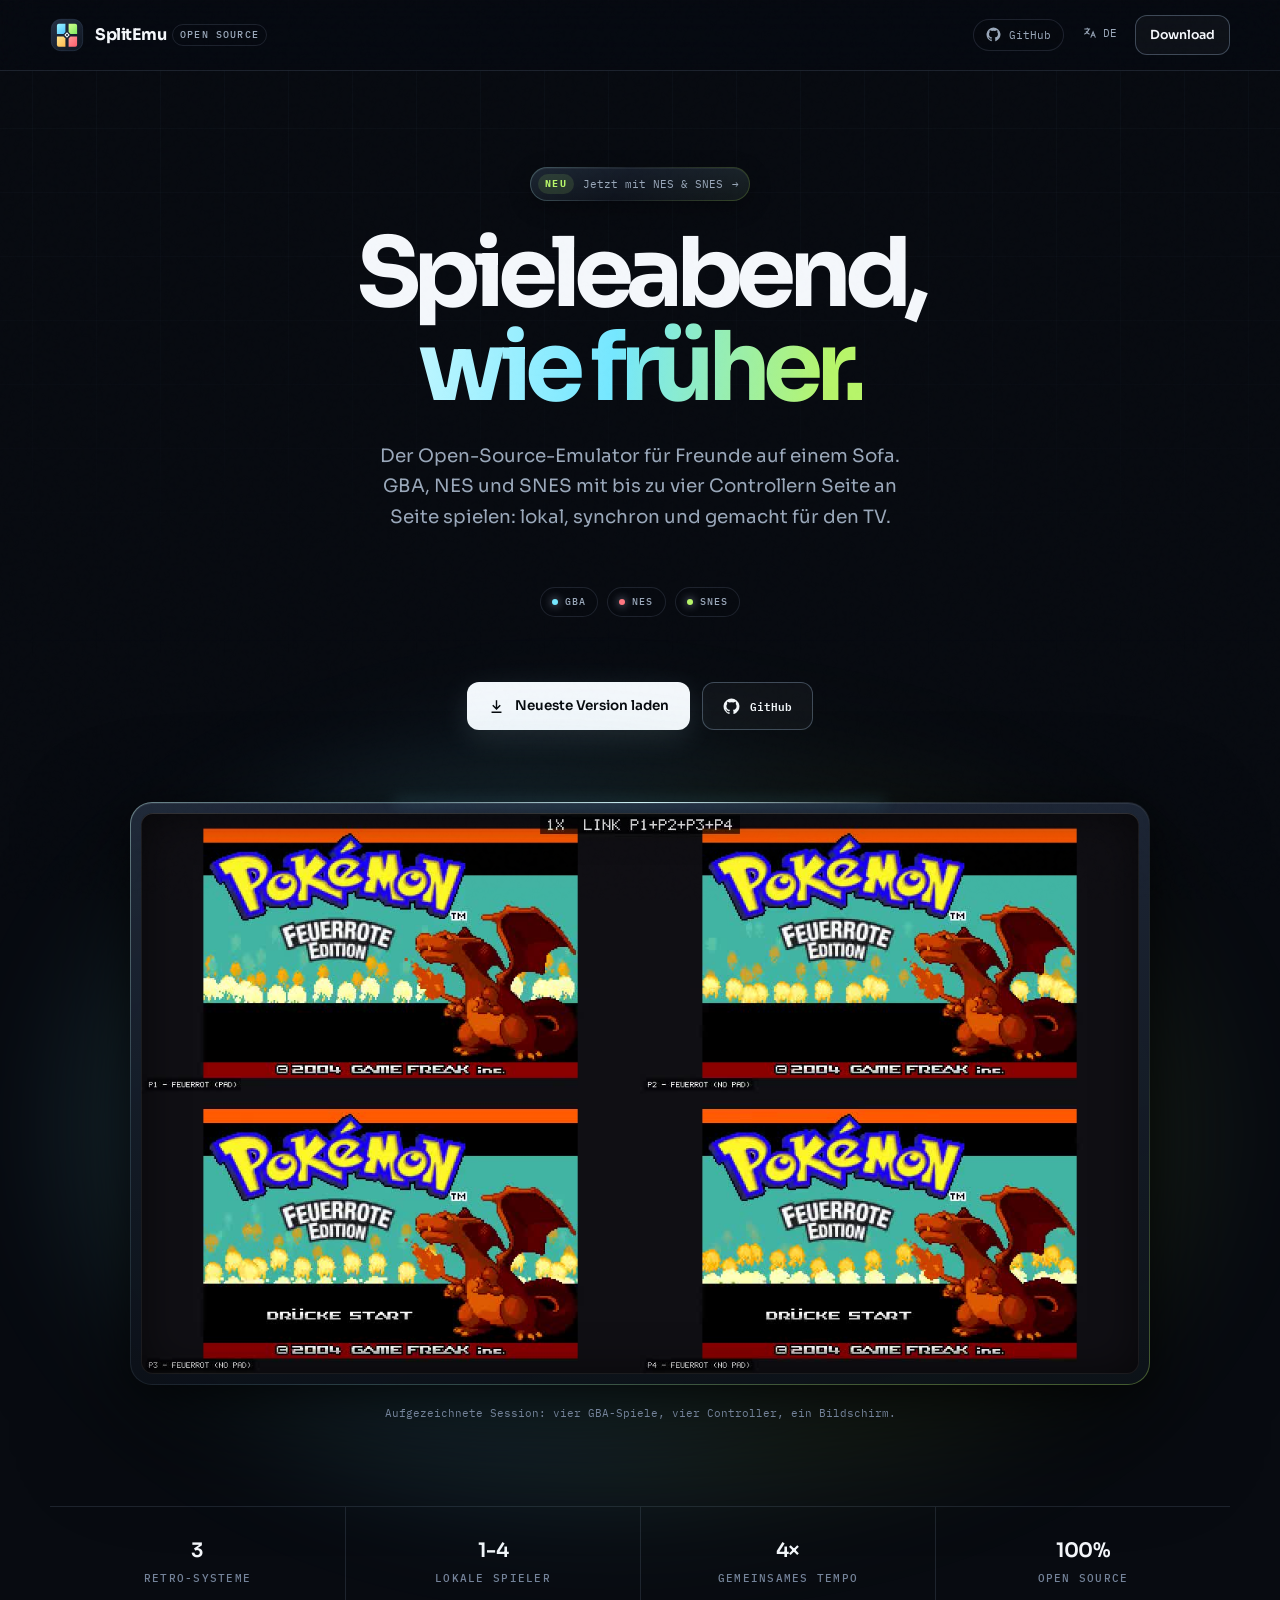
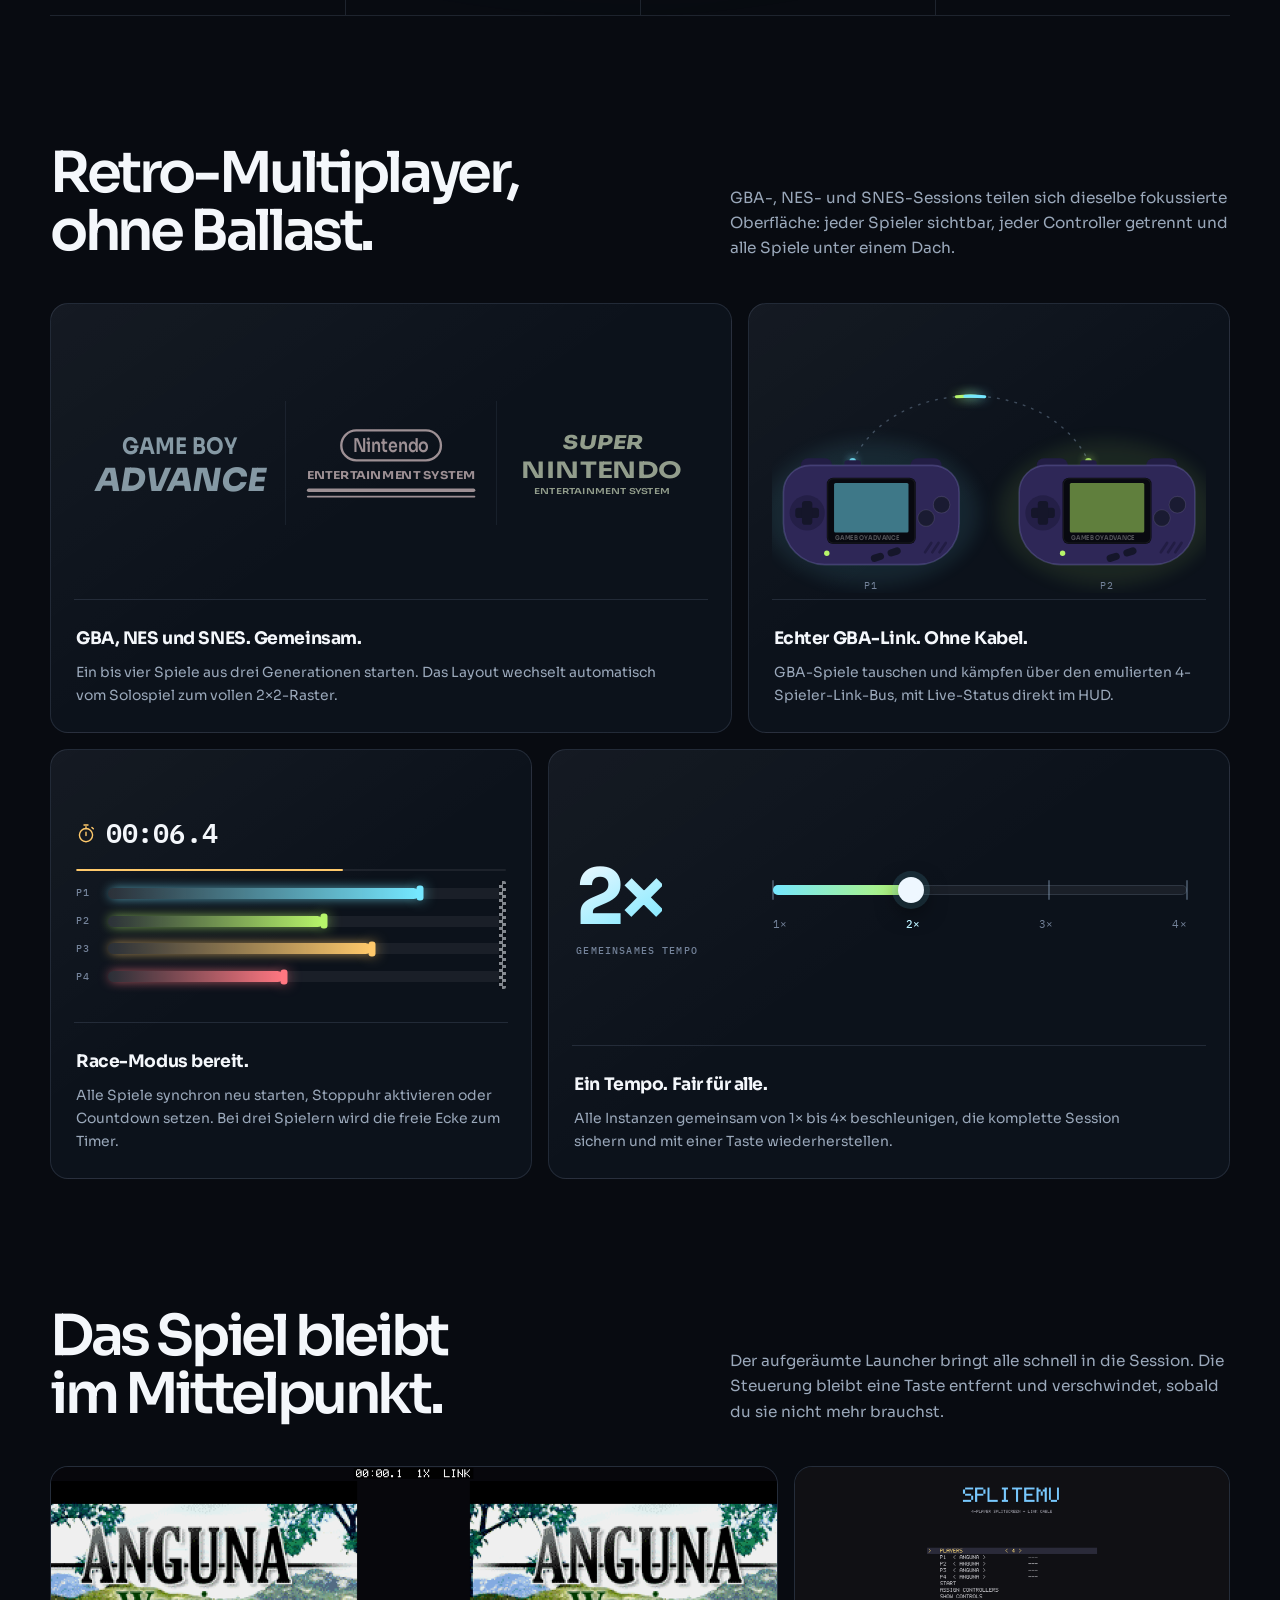
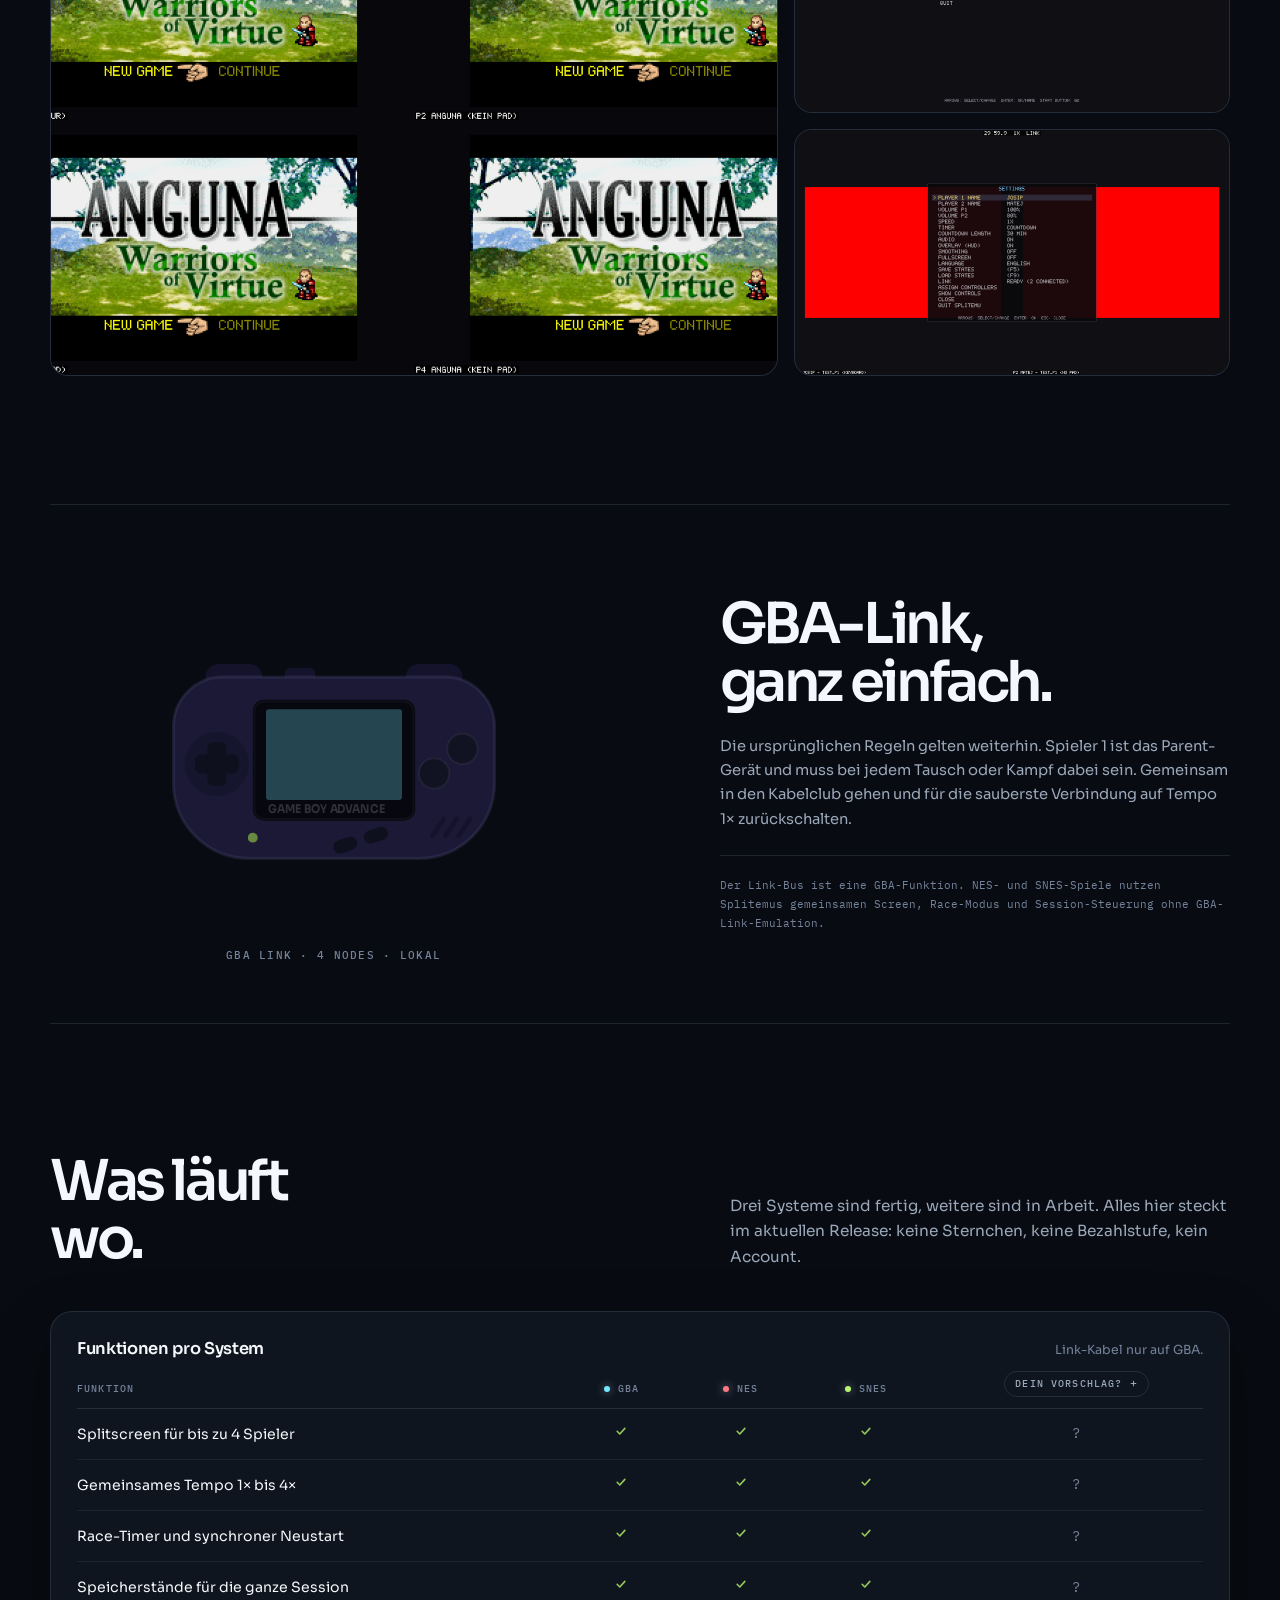
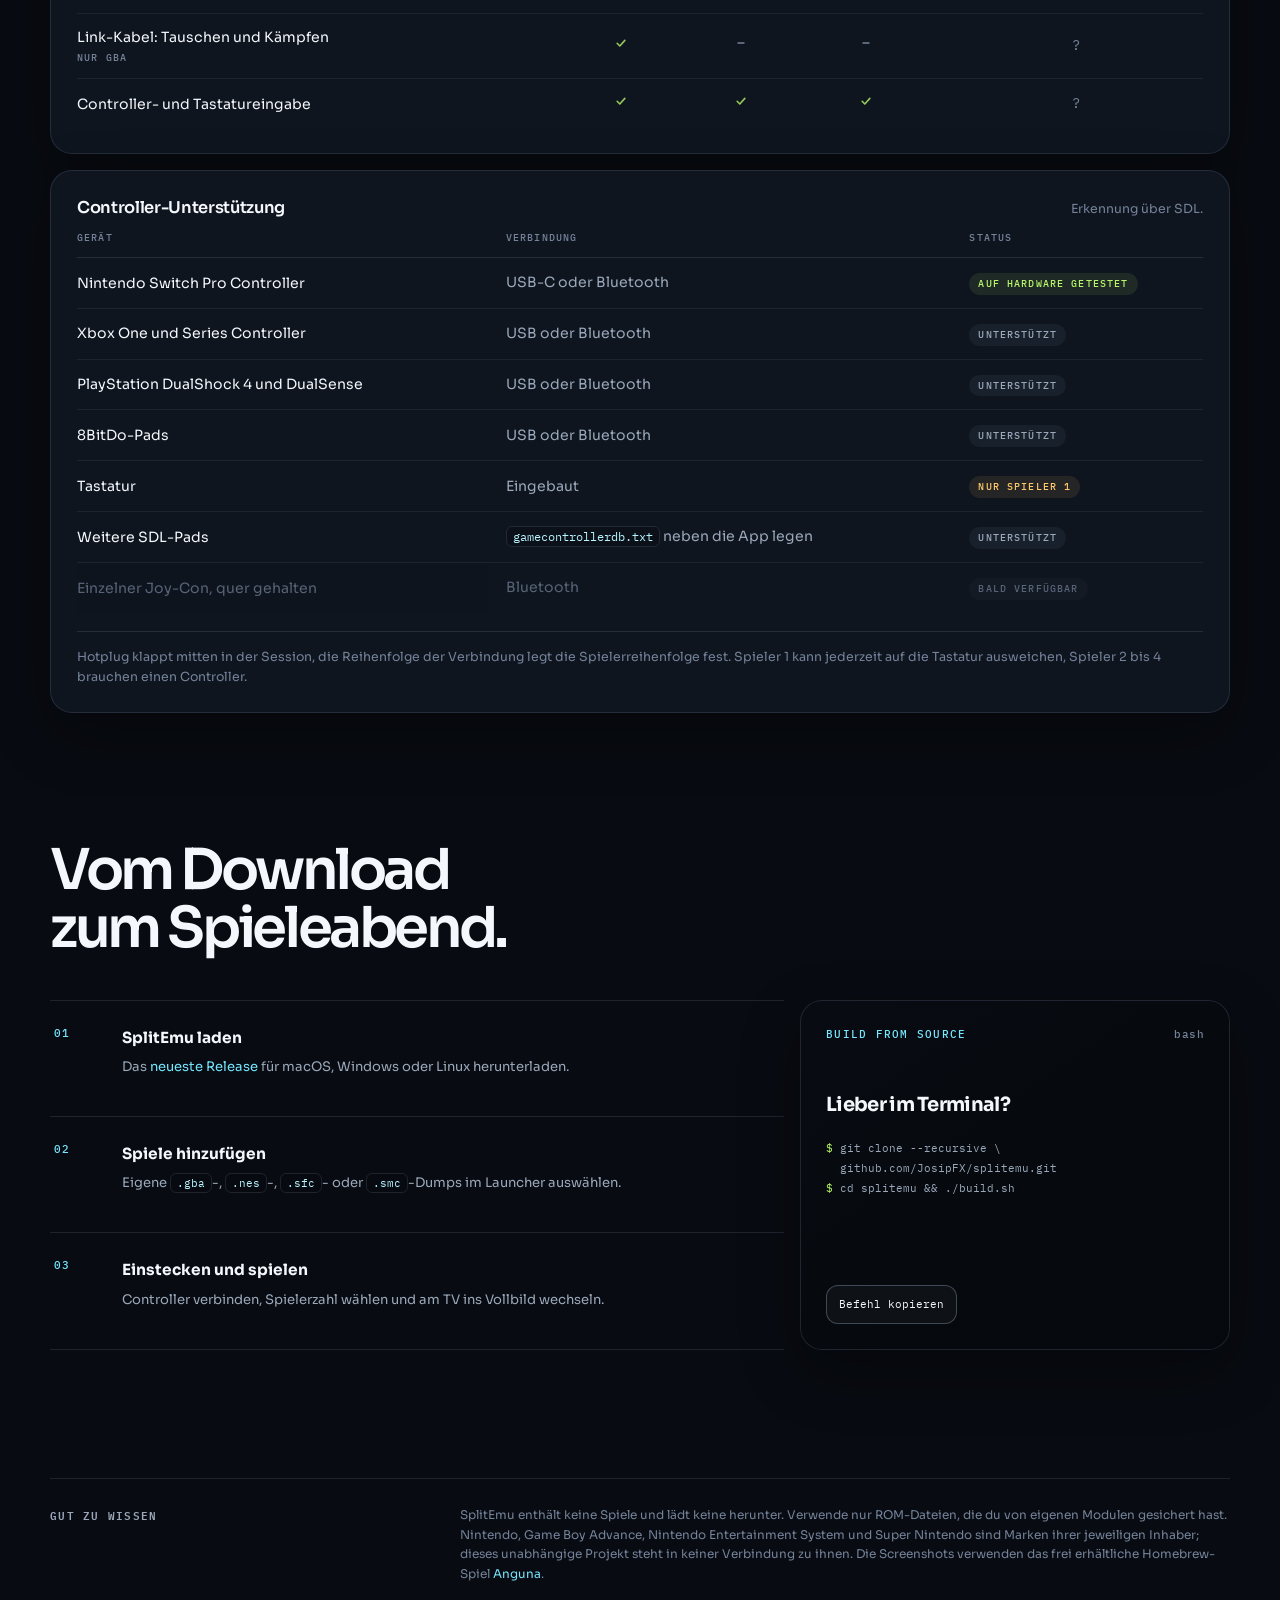
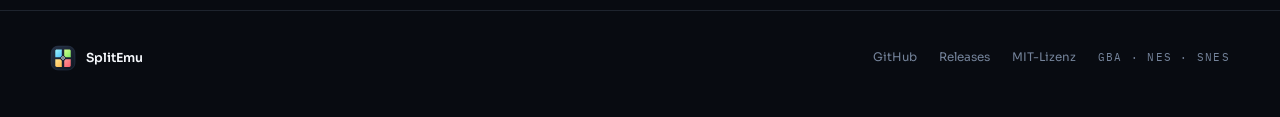
==== commit 4fa73a3c: "Rework marketing site: 3D hero consoles, GBA SP link scene, minimal tables, simpler nav" ====
--- a/docs/de.html
+++ b/docs/de.html
@@ -53,13 +53,11 @@
 				<span>SplitEmu</span>
 				<small>open source</small>
 			</a>
-			<button class="menu-button" type="button" aria-label="Navigation öffnen" aria-expanded="false"><span></span></button>
 			<div class="navlinks">
-				<a href="#features">Features</a>
-				<a href="#showcase">Einblicke</a>
-				<a href="#link">GBA-Link</a>
-				<a href="#compatibility">Kompatibilität</a>
-				<a href="#start">Loslegen</a>
+				<a class="nav-github" href="https://github.com/JosipFX/splitemu" aria-label="SplitEmu auf GitHub">
+					<svg viewBox="0 0 24 24" aria-hidden="true"><path d="M12 .8a11.2 11.2 0 0 0-3.54 21.83c.56.1.76-.24.76-.54v-2.1c-3.13.68-3.79-1.33-3.79-1.33-.51-1.3-1.25-1.65-1.25-1.65-1.02-.7.08-.69.08-.69 1.13.08 1.72 1.16 1.72 1.16 1 1.72 2.63 1.22 3.27.93.1-.73.39-1.22.71-1.5-2.5-.28-5.13-1.25-5.13-5.56 0-1.23.44-2.23 1.16-3.02-.12-.28-.5-1.43.11-2.98 0 0 .94-.3 3.08 1.15a10.7 10.7 0 0 1 5.61 0c2.14-1.45 3.08-1.15 3.08-1.15.61 1.55.23 2.7.11 2.98.72.79 1.16 1.79 1.16 3.02 0 4.32-2.63 5.27-5.14 5.55.4.35.76 1.03.76 2.08v3.1c0 .3.2.65.77.54A11.2 11.2 0 0 0 12 .8Z"/></svg>
+					<span data-star-count>GitHub</span>
+				</a>
 				<details class="language">
 					<summary aria-label="Sprache wechseln">
 						<svg viewBox="0 0 24 24" fill="none" stroke="currentColor" stroke-width="1.8"><path d="M4 5h10M9 3v2m3 0c-1 4-4 7-8 9m3-5c1 2 3 4 6 5m2 6 4-10 4 10m-6-4h4"/></svg>
@@ -83,24 +81,26 @@
 					<a class="release-pill" href="https://github.com/JosipFX/splitemu/releases/latest">
 						<strong>Neu</strong> Jetzt mit NES &amp; SNES <span aria-hidden="true">→</span>
 					</a>
-					<h1>Vier Spiele.<br><span class="gradient-text">Ein Screen.</span></h1>
-					<p class="hero-lead">Der Open-Source-Emulator für den Spieleabend. GBA, NES und SNES mit bis zu vier Controllern Seite an Seite spielen: lokal, synchron und gemacht für den TV.</p>
-					<div class="system-pills" aria-label="Unterstützte Systeme">
-						<span><i class="system-dot gba"></i>GBA</span>
-						<span><i class="system-dot nes"></i>NES</span>
-						<span><i class="system-dot snes"></i>SNES</span>
+					<h1>Spieleabend,<br><span class="gradient-text">wie früher.</span></h1>
+					<p class="hero-lead">Der Open-Source-Emulator für Freunde auf einem Sofa. GBA, NES und SNES mit bis zu vier Controllern Seite an Seite spielen: lokal, synchron und gemacht für den TV.</p>
+					<div class="hero-minis" aria-label="Unterstützte Systeme: Game Boy Advance, NES und Super Nintendo">
+						<canvas id="mini-consoles" aria-hidden="true"></canvas>
+						<div class="system-pills" aria-hidden="true">
+							<span><i class="system-dot gba"></i>GBA</span>
+							<span><i class="system-dot nes"></i>NES</span>
+							<span><i class="system-dot snes"></i>SNES</span>
+						</div>
 					</div>
 					<div class="hero-actions">
 						<a class="button primary" href="https://github.com/JosipFX/splitemu/releases/latest">
 							<svg viewBox="0 0 24 24"><path d="M11 3h2v10.17l3.59-3.58L18 11l-6 6-6-6 1.41-1.41L11 13.17V3ZM5 19h14v2H5v-2Z"/></svg>
 							Neueste Version laden
 						</a>
-						<a class="button" href="https://github.com/JosipFX/splitemu">
+						<a class="button" href="https://github.com/JosipFX/splitemu" aria-label="SplitEmu auf GitHub">
 							<svg viewBox="0 0 24 24"><path d="M12 .8a11.2 11.2 0 0 0-3.54 21.83c.56.1.76-.24.76-.54v-2.1c-3.13.68-3.79-1.33-3.79-1.33-.51-1.3-1.25-1.65-1.25-1.65-1.02-.7.08-.69.08-.69 1.13.08 1.72 1.16 1.72 1.16 1 1.72 2.63 1.22 3.27.93.1-.73.39-1.22.71-1.5-2.5-.28-5.13-1.25-5.13-5.56 0-1.23.44-2.23 1.16-3.02-.12-.28-.5-1.43.11-2.98 0 0 .94-.3 3.08 1.15a10.7 10.7 0 0 1 5.61 0c2.14-1.45 3.08-1.15 3.08-1.15.61 1.55.23 2.7.11 2.98.72.79 1.16 1.79 1.16 3.02 0 4.32-2.63 5.27-5.14 5.55.4.35.76 1.03.76 2.08v3.1c0 .3.2.65.77.54A11.2 11.2 0 0 0 12 .8Z"/></svg>
-							Quellcode <span class="github-stars" hidden>★ <span id="star-count"></span></span>
+							<span class="star-count" data-star-count>GitHub</span>
 						</a>
 					</div>
-					<p class="platform-note">KEIN ACCOUNT · KEINE CLOUD · DEINE ROMS BLEIBEN LOKAL</p>
 				</div>
 
 				<figure class="hero-visual">
@@ -196,7 +196,6 @@
 										<svg class="raceviz-icon" viewBox="0 0 24 24"><path d="M9.6 2.4h4.8M12 4.4v2.6M19.1 5.3l1.7 1.7M12 22.4a7.9 7.9 0 1 0 0-15.8 7.9 7.9 0 0 0 0 15.8Zm0-11.4v3.9"/></svg>
 										<span class="raceviz-time">00:0<span class="rv-reel"><b><i>0</i><i>1</i><i>2</i><i>3</i><i>4</i><i>5</i><i>6</i><i>7</i><i>8</i><i>9</i></b></span>.<span class="rv-reel tenths"><b><i>0</i><i>1</i><i>2</i><i>3</i><i>4</i><i>5</i><i>6</i><i>7</i><i>8</i><i>9</i></b></span></span>
 									</span>
-									<span class="raceviz-chip">SYNCHRONER START</span>
 								</div>
 								<div class="raceviz-elapsed"><i></i></div>
 								<div class="raceviz-lanes">
@@ -270,7 +269,7 @@
 
 		<section class="section" id="link">
 			<div class="shell link-layout reveal">
-				<div class="link-stage" role="img" aria-label="Vier GBA-Bildschirme, verbunden über einen zentralen Link-Bus">
+				<div class="link-stage" role="img" aria-label="Vier Game Boy Advance SP in den vier Pokemon-Editionsfarben, verbunden über einen zentralen Link-Hub">
 					<canvas id="link-scene"></canvas>
 					<svg class="link-fallback" viewBox="0 0 180 116" aria-hidden="true"><use href="#gba-device" width="180" height="116"/></svg>
 					<span>GBA LINK · 4 NODES · LOKAL</span>
@@ -294,17 +293,18 @@
 					<section class="compat-block reveal" aria-labelledby="compat-systems-title">
 						<div class="compat-block-head">
 							<h3 id="compat-systems-title">Funktionen pro System</h3>
-							<p>Der Link-Bus ist eine GBA-Funktion. NES und SNES bekommen alles andere.</p>
+							<p>Link-Kabel nur auf GBA.</p>
 						</div>
 						<div class="compat-scroll" role="region" tabindex="0" aria-label="Funktionsmatrix pro System, scrollbar">
 							<table class="compat-table">
-								<caption class="compat-sr">Welche SplitEmu-Funktionen auf GBA, NES und SNES verfügbar sind.</caption>
+								<caption class="compat-sr">Welche SplitEmu-Funktionen auf GBA, NES und SNES verfügbar sind, dazu eine Spalte für Vorschläge zur nächsten Konsole.</caption>
 								<thead>
 									<tr>
 										<th scope="col">Funktion</th>
 										<th scope="col"><span class="compat-sys"><i class="system-dot gba"></i>GBA</span></th>
 										<th scope="col"><span class="compat-sys"><i class="system-dot nes"></i>NES</span></th>
 										<th scope="col"><span class="compat-sys"><i class="system-dot snes"></i>SNES</span></th>
+										<th scope="col"><a class="compat-suggest" href="https://github.com/JosipFX/splitemu/issues/new?title=Console+suggestion%3A+&amp;body=Welche+Konsole+soll+SplitEmu+als+n%C3%A4chstes+emulieren%2C+und+warum%3F">Dein Vorschlag?<svg viewBox="0 0 20 20" aria-hidden="true" focusable="false"><path d="M10 4.8v10.4M4.8 10h10.4"/></svg></a></th>
 									</tr>
 								</thead>
 								<tbody>
@@ -313,58 +313,52 @@
 										<td><span class="compat-mark is-yes"><svg viewBox="0 0 20 20" aria-hidden="true" focusable="false"><path d="m5.2 10.3 3.3 3.4 6.3-7"/></svg><span class="compat-sr">Verfügbar</span></span></td>
 										<td><span class="compat-mark is-yes"><svg viewBox="0 0 20 20" aria-hidden="true" focusable="false"><path d="m5.2 10.3 3.3 3.4 6.3-7"/></svg><span class="compat-sr">Verfügbar</span></span></td>
 										<td><span class="compat-mark is-yes"><svg viewBox="0 0 20 20" aria-hidden="true" focusable="false"><path d="m5.2 10.3 3.3 3.4 6.3-7"/></svg><span class="compat-sr">Verfügbar</span></span></td>
+										<td><span class="compat-mark is-open"><i aria-hidden="true">?</i><span class="compat-sr">Offen für Vorschläge</span></span></td>
 									</tr>
 									<tr>
 										<th scope="row">Gemeinsames Tempo 1× bis 4×</th>
 										<td><span class="compat-mark is-yes"><svg viewBox="0 0 20 20" aria-hidden="true" focusable="false"><path d="m5.2 10.3 3.3 3.4 6.3-7"/></svg><span class="compat-sr">Verfügbar</span></span></td>
 										<td><span class="compat-mark is-yes"><svg viewBox="0 0 20 20" aria-hidden="true" focusable="false"><path d="m5.2 10.3 3.3 3.4 6.3-7"/></svg><span class="compat-sr">Verfügbar</span></span></td>
 										<td><span class="compat-mark is-yes"><svg viewBox="0 0 20 20" aria-hidden="true" focusable="false"><path d="m5.2 10.3 3.3 3.4 6.3-7"/></svg><span class="compat-sr">Verfügbar</span></span></td>
+										<td><span class="compat-mark is-open"><i aria-hidden="true">?</i><span class="compat-sr">Offen für Vorschläge</span></span></td>
 									</tr>
 									<tr>
 										<th scope="row">Race-Timer und synchroner Neustart</th>
 										<td><span class="compat-mark is-yes"><svg viewBox="0 0 20 20" aria-hidden="true" focusable="false"><path d="m5.2 10.3 3.3 3.4 6.3-7"/></svg><span class="compat-sr">Verfügbar</span></span></td>
 										<td><span class="compat-mark is-yes"><svg viewBox="0 0 20 20" aria-hidden="true" focusable="false"><path d="m5.2 10.3 3.3 3.4 6.3-7"/></svg><span class="compat-sr">Verfügbar</span></span></td>
 										<td><span class="compat-mark is-yes"><svg viewBox="0 0 20 20" aria-hidden="true" focusable="false"><path d="m5.2 10.3 3.3 3.4 6.3-7"/></svg><span class="compat-sr">Verfügbar</span></span></td>
+										<td><span class="compat-mark is-open"><i aria-hidden="true">?</i><span class="compat-sr">Offen für Vorschläge</span></span></td>
 									</tr>
 									<tr>
 										<th scope="row">Speicherstände für die ganze Session</th>
 										<td><span class="compat-mark is-yes"><svg viewBox="0 0 20 20" aria-hidden="true" focusable="false"><path d="m5.2 10.3 3.3 3.4 6.3-7"/></svg><span class="compat-sr">Verfügbar</span></span></td>
 										<td><span class="compat-mark is-yes"><svg viewBox="0 0 20 20" aria-hidden="true" focusable="false"><path d="m5.2 10.3 3.3 3.4 6.3-7"/></svg><span class="compat-sr">Verfügbar</span></span></td>
 										<td><span class="compat-mark is-yes"><svg viewBox="0 0 20 20" aria-hidden="true" focusable="false"><path d="m5.2 10.3 3.3 3.4 6.3-7"/></svg><span class="compat-sr">Verfügbar</span></span></td>
+										<td><span class="compat-mark is-open"><i aria-hidden="true">?</i><span class="compat-sr">Offen für Vorschläge</span></span></td>
 									</tr>
 									<tr>
 										<th scope="row">Link-Kabel: Tauschen und Kämpfen<small>nur GBA</small></th>
 										<td><span class="compat-mark is-yes"><svg viewBox="0 0 20 20" aria-hidden="true" focusable="false"><path d="m5.2 10.3 3.3 3.4 6.3-7"/></svg><span class="compat-sr">Verfügbar</span></span></td>
 										<td><span class="compat-mark is-no"><svg viewBox="0 0 20 20" aria-hidden="true" focusable="false"><path d="M6.4 10h7.2"/></svg><span class="compat-sr">Nicht verfügbar</span></span></td>
 										<td><span class="compat-mark is-no"><svg viewBox="0 0 20 20" aria-hidden="true" focusable="false"><path d="M6.4 10h7.2"/></svg><span class="compat-sr">Nicht verfügbar</span></span></td>
+										<td><span class="compat-mark is-open"><i aria-hidden="true">?</i><span class="compat-sr">Offen für Vorschläge</span></span></td>
 									</tr>
 									<tr>
 										<th scope="row">Controller- und Tastatureingabe</th>
 										<td><span class="compat-mark is-yes"><svg viewBox="0 0 20 20" aria-hidden="true" focusable="false"><path d="m5.2 10.3 3.3 3.4 6.3-7"/></svg><span class="compat-sr">Verfügbar</span></span></td>
 										<td><span class="compat-mark is-yes"><svg viewBox="0 0 20 20" aria-hidden="true" focusable="false"><path d="m5.2 10.3 3.3 3.4 6.3-7"/></svg><span class="compat-sr">Verfügbar</span></span></td>
 										<td><span class="compat-mark is-yes"><svg viewBox="0 0 20 20" aria-hidden="true" focusable="false"><path d="m5.2 10.3 3.3 3.4 6.3-7"/></svg><span class="compat-sr">Verfügbar</span></span></td>
+										<td><span class="compat-mark is-open"><i aria-hidden="true">?</i><span class="compat-sr">Offen für Vorschläge</span></span></td>
 									</tr>
 								</tbody>
 							</table>
 						</div>
-					</section>
-
-					<section class="compat-roadmap reveal" aria-labelledby="compat-roadmap-title">
-						<div class="compat-roadmap-head">
-							<h3 id="compat-roadmap-title">Weitere Systeme auf der Roadmap</h3>
-							<p>Cores in Arbeit, ohne Versprechen zu Terminen.</p>
-						</div>
-						<ul class="compat-roadmap-list">
-							<li><span class="compat-roadmap-name">Game Boy und Game Boy Color</span><span class="compat-badge is-next">Als Nächstes</span></li>
-							<li><span class="compat-roadmap-name">Sega Mega Drive und Genesis</span><span class="compat-badge is-soon">Bald verfügbar</span></li>
-							<li><span class="compat-roadmap-name">Nintendo 64</span><span class="compat-badge is-soon">Bald verfügbar</span></li>
-						</ul>
 					</section>
 
 					<section class="compat-block reveal" aria-labelledby="compat-controllers-title">
 						<div class="compat-block-head">
 							<h3 id="compat-controllers-title">Controller-Unterstützung</h3>
-							<p>Erkennung läuft über SDL, die meisten modernen Pads laufen sofort.</p>
+							<p>Erkennung über SDL.</p>
 						</div>
 						<div class="compat-scroll" role="region" tabindex="0" aria-label="Controller-Kompatibilität, scrollbar">
 							<table class="compat-table compat-table-devices">
@@ -425,7 +419,6 @@
 			<div class="shell">
 				<div class="section-head reveal">
 					<h2>Vom Download<br>zum Spieleabend.</h2>
-					<p>Kein Account, kein Setup-Assistent und keine mitgelieferten Spiele. App laden, Dumps eigener Module hinzufügen und Start drücken.</p>
 				</div>
 				<div class="start-layout">
 					<div class="setup-steps">
--- a/docs/site.css
+++ b/docs/site.css
@@ -167,7 +167,6 @@
 .nav-download:focus-visible,
 .navlinks a:focus-visible,
 .language summary:focus-visible,
-.menu-button:focus-visible,
 .copy-command:focus-visible,
 .lightbox-close:focus-visible,
 .footer-links a:focus-visible,
@@ -208,12 +207,10 @@
 }
 
 /* ---- Mono label scale: every small uppercase caption on the page ---- */
-.platform-note,
 .metric span,
 .link-stage > span,
 .build-card-top,
 .setup-step > span,
-.compat-table thead th,
 .legal h2 {
 	font-family: var(--mono);
 	font-size: var(--label);
@@ -224,9 +221,9 @@
 
 .brand small,
 .system-pills span,
-.raceviz-chip,
 .tempoviz-label,
 .raceviz-lane > b,
+.compat-table thead th,
 .compat-badge,
 .compat-table tbody th[scope="row"] small {
 	font-family: var(--mono);
@@ -239,6 +236,8 @@
 /* ---- Mono UI text: sentence case, no extra tracking ---- */
 .release-pill,
 .language summary,
+.nav-github,
+.star-count,
 .copy-command,
 .lightbox-close,
 .demo-caption,
@@ -298,18 +297,34 @@
 	display: flex;
 	margin-left: auto;
 	align-items: center;
-	gap: 24px;
-}
-
-.navlinks > a:not(.nav-download) {
+	gap: 18px;
+}
+
+/* GitHub star pill: octocat on the left, live star count on the right. */
+.nav-github {
+	display: inline-flex;
+	padding: 6px 12px;
+	border: 1px solid var(--line);
+	border-radius: var(--radius-pill);
+	align-items: center;
+	gap: 8px;
+	background: var(--well);
 	color: var(--muted);
-	font-size: .83rem;
-	font-weight: 500;
-	transition: color var(--t-fast);
-}
-
-.navlinks > a:not(.nav-download):hover {
+	white-space: nowrap;
+	transition: border-color var(--t-fast), background var(--t-fast), color var(--t-fast);
+}
+
+.nav-github:hover {
+	border-color: var(--line-high);
+	background: var(--surface-high);
 	color: var(--ink);
+}
+
+.nav-github svg {
+	width: 15px;
+	height: 15px;
+	flex: none;
+	fill: currentColor;
 }
 
 .language {
@@ -381,28 +396,6 @@
 	border-color: var(--line-accent);
 	background: var(--tint-accent);
 	transform: translateY(-1px);
-}
-
-.menu-button {
-	display: none;
-	width: 38px;
-	height: 38px;
-	margin-left: auto;
-	border: 1px solid var(--line);
-	border-radius: var(--radius-xs);
-	background: transparent;
-	cursor: pointer;
-}
-
-.menu-button span,
-.menu-button::before,
-.menu-button::after {
-	display: block;
-	width: 16px;
-	height: 1px;
-	margin: 4px auto;
-	background: var(--ink);
-	content: "";
 }
 
 /* ==========================================================================
@@ -522,9 +515,33 @@
 	text-wrap: balance;
 }
 
+/* Stage for the animated mini consoles. The pills below are the fallback that
+   stays visible until the WebGL scene marks the stage as live. */
+.hero-minis {
+	position: relative;
+	display: flex;
+	height: 96px;
+	margin-top: 22px;
+	align-items: center;
+	justify-content: center;
+}
+
+.hero-minis canvas {
+	position: absolute;
+	display: block;
+	inset: 0;
+	width: 100%;
+	height: 100%;
+	background: transparent;
+	pointer-events: none;
+}
+
+.hero-minis.is-live .system-pills {
+	display: none;
+}
+
 .system-pills {
 	display: flex;
-	margin-top: 22px;
 	justify-content: center;
 	gap: 9px;
 }
@@ -604,20 +621,6 @@
 	box-shadow: 0 8px 30px rgba(195, 240, 255, .12), var(--focus-ring);
 }
 
-.github-stars[hidden] {
-	display: none;
-}
-
-.github-stars {
-	color: var(--amber);
-	font-family: var(--mono);
-}
-
-.platform-note {
-	margin-top: 18px;
-	color: var(--faint);
-}
-
 /* ---- Hero visual: display bezel around the recorded session ---- */
 .hero-visual {
 	--tilt-x: 0deg;
@@ -991,8 +994,6 @@
 .raceviz-head {
 	display: flex;
 	align-items: center;
-	justify-content: space-between;
-	gap: 12px;
 }
 
 .raceviz-clock {
@@ -1028,12 +1029,12 @@
 	display: block;
 	font-weight: inherit;
 	transform: translateY(-6em);
-	animation: rv-roll 10s steps(10, end) -4s infinite;
+	animation: rv-roll 3.5s steps(10, end) -1.4s infinite;
 }
 
 .rv-reel.tenths > b {
 	transform: translateY(-4em);
-	animation-duration: 1s;
+	animation-duration: .35s;
 }
 
 .rv-reel i {
@@ -1042,14 +1043,6 @@
 	font-style: normal;
 	line-height: 1;
 	text-align: center;
-}
-
-.raceviz-chip {
-	padding: 5px 10px;
-	border: 1px solid var(--line);
-	border-radius: var(--radius-pill);
-	color: var(--faint);
-	white-space: nowrap;
 }
 
 .raceviz-elapsed {
@@ -1445,12 +1438,12 @@
 	gap: var(--gap);
 }
 
-.compat-block,
-.compat-roadmap {
-	overflow: hidden;
+.compat-block {
+	min-width: 0;
+	padding: 24px 26px;
 	border: 1px solid var(--line);
-	border-radius: var(--radius);
-	background: var(--sheen), var(--surface-solid);
+	border-radius: var(--radius-lg);
+	background: var(--surface-solid);
 	box-shadow: var(--shadow-card);
 }
 
@@ -1459,23 +1452,22 @@
 	align-items: baseline;
 	flex-wrap: wrap;
 	justify-content: space-between;
-	gap: 6px 22px;
-	padding: 22px 26px 18px;
-	border-bottom: 1px solid var(--line);
-}
-
-.compat-block-head h3,
-.compat-roadmap-head h3 {
-	font-size: 1.06rem;
+	gap: 2px 24px;
+	margin-bottom: 6px;
+}
+
+.compat-block-head h3 {
+	font-size: 1.02rem;
 	font-weight: 600;
 	letter-spacing: -.02em;
 }
 
-.compat-block-head p,
-.compat-roadmap-head p {
+.compat-block-head p {
+	margin-left: auto;
 	color: var(--faint);
-	font-size: .82rem;
+	font-size: .78rem;
 	line-height: 1.5;
+	text-align: right;
 }
 
 .compat-scroll {
@@ -1487,33 +1479,44 @@
 
 .compat-scroll:focus-visible {
 	outline: 2px solid var(--cyan-bright);
-	outline-offset: -2px;
+	outline-offset: 3px;
 }
 
 .compat-table {
 	width: 100%;
 	border-collapse: collapse;
-	font-size: .89rem;
+	font-size: .88rem;
 	text-align: left;
 }
 
+.compat-table th,
+.compat-table td {
+	padding: 13px 18px;
+	vertical-align: middle;
+}
+
+.compat-table th:first-child,
+.compat-table td:first-child {
+	padding-left: 0;
+}
+
+.compat-table th:last-child,
+.compat-table td:last-child {
+	padding-right: 0;
+}
+
 .compat-table thead th {
-	position: sticky;
-	z-index: 2;
-	top: 0;
-	padding: 13px 20px;
+	padding-top: 2px;
+	padding-bottom: 11px;
 	border-bottom: 1px solid var(--line);
-	background: var(--surface-raised);
 	color: var(--faint);
-	font-weight: 600;
+	vertical-align: bottom;
 	white-space: nowrap;
 }
 
 .compat-table tbody th,
 .compat-table tbody td {
-	padding: 17px 20px;
-	border-bottom: 1px solid rgba(148, 170, 198, .09);
-	vertical-align: middle;
+	border-bottom: 1px solid rgba(148, 170, 198, .1);
 }
 
 .compat-table tbody tr:last-child th,
@@ -1521,44 +1524,33 @@
 	border-bottom: 0;
 }
 
+.compat-table thead th:first-child,
 .compat-table tbody th[scope="row"] {
 	position: sticky;
+	left: 0;
+	background: var(--surface-solid);
+}
+
+.compat-table thead th:first-child {
+	z-index: 2;
+}
+
+.compat-table tbody th[scope="row"] {
 	z-index: 1;
-	left: 0;
-	min-width: 232px;
-	background: var(--surface-solid);
+	min-width: 224px;
 	color: var(--ink);
-	font-weight: 500;
-	line-height: 1.4;
-	transition: background var(--t-fast);
-}
-
-.compat-table thead th:first-child {
-	z-index: 3;
-	left: 0;
+	font-weight: 400;
+	line-height: 1.45;
 }
 
 .compat-table tbody th[scope="row"] small {
 	display: block;
-	margin-top: 3px;
+	margin-top: 4px;
 	color: var(--faint);
-	font-weight: 500;
 }
 
 .compat-table tbody td {
 	color: var(--muted);
-}
-
-.compat-table tbody tr {
-	transition: background var(--t-fast);
-}
-
-.compat-table tbody tr:hover {
-	background: var(--tint-hover);
-}
-
-.compat-table tbody tr:hover th[scope="row"] {
-	background: var(--surface-raised);
 }
 
 .compat-table:not(.compat-table-devices) thead th:not(:first-child),
@@ -1570,75 +1562,90 @@
 	display: inline-flex;
 	align-items: center;
 	gap: 8px;
+}
+
+.compat-suggest {
+	display: inline-flex;
+	align-items: center;
+	gap: 6px;
+	padding: 4px 10px;
+	border: 1px solid var(--line);
+	border-radius: var(--radius-pill);
 	color: var(--muted);
+	text-decoration: none;
+	transition: color var(--t-fast), border-color var(--t-fast);
+}
+
+.compat-suggest:hover {
+	border-color: var(--line-high);
+	color: var(--ink);
+}
+
+.compat-suggest svg {
+	width: 9px;
+	height: 9px;
+	flex: none;
+	fill: none;
+	stroke: currentColor;
+	stroke-linecap: round;
+	stroke-width: 2.2;
 }
 
 .compat-mark {
 	display: inline-flex;
-	width: 30px;
-	height: 30px;
+	width: 18px;
+	height: 18px;
 	align-items: center;
 	justify-content: center;
-	border: 1px solid;
-	border-radius: 50%;
 }
 
 .compat-mark svg {
-	width: 17px;
-	height: 17px;
+	width: 16px;
+	height: 16px;
 	fill: none;
 	stroke: currentColor;
 	stroke-linecap: round;
 	stroke-linejoin: round;
-	stroke-width: 2.1;
+	stroke-width: 2;
 }
 
 .compat-mark.is-yes {
-	border-color: rgba(183, 245, 106, .32);
-	background: rgba(183, 245, 106, .1);
-	color: var(--lime);
-}
-
-.compat-mark.is-no {
-	border-color: var(--line);
-	background: rgba(148, 170, 198, .05);
+	color: rgba(183, 245, 106, .8);
+}
+
+.compat-mark.is-no,
+.compat-mark.is-open {
 	color: var(--faint);
+}
+
+.compat-mark.is-open i {
+	font-family: var(--mono);
+	font-size: .86rem;
+	font-style: normal;
 }
 
 .compat-badge {
 	display: inline-flex;
 	align-items: center;
-	padding: 5px 11px;
-	border: 1px solid var(--line);
+	padding: 3px 9px;
 	border-radius: var(--radius-pill);
-	background: rgba(148, 170, 198, .06);
+	background: rgba(148, 170, 198, .07);
 	color: var(--muted);
-	font-weight: 500;
 	white-space: nowrap;
 }
 
 .compat-badge.is-tested {
-	border-color: rgba(183, 245, 106, .34);
-	background: rgba(183, 245, 106, .1);
+	background: rgba(183, 245, 106, .09);
 	color: var(--lime);
 }
 
 .compat-badge.is-note {
-	border-color: rgba(255, 201, 107, .32);
 	background: rgba(255, 201, 107, .09);
 	color: var(--amber);
 }
 
-.compat-badge.is-next {
-	border-color: rgba(117, 231, 255, .34);
-	background: rgba(117, 231, 255, .1);
-	color: var(--cyan);
-}
-
 .compat-badge.is-soon {
-	border-style: dashed;
-	border-color: rgba(148, 170, 198, .28);
-	background: transparent;
+	background: rgba(148, 170, 198, .05);
 	color: var(--faint);
 }
 
@@ -1652,61 +1659,12 @@
 }
 
 .compat-foot {
-	padding: 16px 26px 20px;
+	margin-top: 18px;
+	padding-top: 16px;
 	border-top: 1px solid var(--line);
 	color: var(--faint);
-	font-size: .8rem;
+	font-size: .78rem;
 	line-height: 1.6;
-}
-
-.compat-roadmap {
-	padding: 22px 26px;
-}
-
-.compat-roadmap-head {
-	display: flex;
-	align-items: baseline;
-	flex-wrap: wrap;
-	justify-content: space-between;
-	gap: 4px 22px;
-	margin-bottom: 16px;
-}
-
-.compat-roadmap-list {
-	display: grid;
-	gap: 10px;
-	grid-template-columns: repeat(auto-fit, minmax(232px, 1fr));
-	list-style: none;
-}
-
-.compat-roadmap-list li {
-	display: flex;
-	align-items: center;
-	flex-wrap: nowrap;
-	justify-content: space-between;
-	gap: 12px;
-	padding: 14px 16px;
-	border: 1px solid var(--line);
-	border-radius: var(--radius-sm);
-	background: var(--well);
-	transition: border-color var(--t-fast), background var(--t-fast);
-}
-
-.compat-roadmap-list li:hover {
-	border-color: var(--line-high);
-	background: rgba(8, 11, 17, .62);
-}
-
-.compat-roadmap-name {
-	min-width: 0;
-	color: var(--muted);
-	font-size: .88rem;
-	font-weight: 500;
-	line-height: 1.4;
-}
-
-.compat-roadmap-list .compat-badge {
-	flex: none;
 }
 
 /* ==========================================================================
@@ -2146,56 +2104,13 @@
    14. Responsive
    ========================================================================== */
 
-@media (min-width: 901px) and (max-width: 1080px) {
+@media (max-width: 900px) {
+	.nav-inner {
+		gap: 16px;
+	}
+
 	.navlinks {
-		gap: 18px;
-	}
-}
-
-@media (max-width: 900px) {
-	.navlinks {
-		position: absolute;
-		top: 70px;
-		right: 24px;
-		left: 24px;
-		display: none;
-		padding: 14px 18px 18px;
-		border: 1px solid var(--line-high);
-		border-radius: var(--radius);
-		align-items: stretch;
-		flex-direction: column;
-		gap: 2px;
-		background: var(--surface-solid);
-		box-shadow: var(--shadow);
-	}
-
-	.navlinks.is-open {
-		display: flex;
-	}
-
-	.navlinks > a,
-	.nav-download {
-		padding: 8px 0;
-	}
-
-	.nav-download {
-		justify-content: center;
-		margin-top: 6px;
-		padding: 10px 14px;
-	}
-
-	.language {
-		padding: 7px 0;
-	}
-
-	.language-menu {
-		top: calc(100% + 2px);
-		right: auto;
-		left: 0;
-	}
-
-	.menu-button {
-		display: block;
+		gap: 12px;
 	}
 
 	.hero {
@@ -2258,13 +2173,34 @@
 		width: min(100% - 32px, 1180px);
 	}
 
+	.nav-inner {
+		gap: 10px;
+	}
+
 	.navlinks {
-		right: 16px;
-		left: 16px;
+		gap: 8px;
 	}
 
 	.brand small {
 		display: none;
+	}
+
+	.brand {
+		gap: 8px;
+	}
+
+	.brand img {
+		width: 28px;
+		height: 28px;
+	}
+
+	.nav-github {
+		padding: 6px 9px;
+		gap: 6px;
+	}
+
+	.nav-download {
+		padding: 8px 10px;
 	}
 
 	.hero {
@@ -2280,7 +2216,8 @@
 		font-size: .93rem;
 	}
 
-	.system-pills {
+	.hero-minis {
+		height: 80px;
 		margin-top: 18px;
 	}
 
@@ -2384,31 +2321,31 @@
 		min-height: 320px;
 	}
 
-	.compat-block-head,
-	.compat-roadmap,
-	.compat-foot {
-		padding-inline: 18px;
+	.compat-block {
+		padding: 20px 18px;
+	}
+
+	.compat-block-head p {
+		margin-left: 0;
+		text-align: left;
 	}
 
 	.compat-table {
-		font-size: .84rem;
+		font-size: .83rem;
+	}
+
+	.compat-table th,
+	.compat-table td {
+		padding: 12px 14px;
 	}
 
 	.compat-table thead th {
-		padding-inline: 15px;
-	}
-
-	.compat-table tbody th,
-	.compat-table tbody td {
-		padding: 15px;
+		padding-top: 2px;
+		padding-bottom: 10px;
 	}
 
 	.compat-table tbody th[scope="row"] {
-		min-width: 178px;
-	}
-
-	.compat-roadmap-list {
-		grid-template-columns: 1fr;
+		min-width: 172px;
 	}
 
 	.setup-step {
